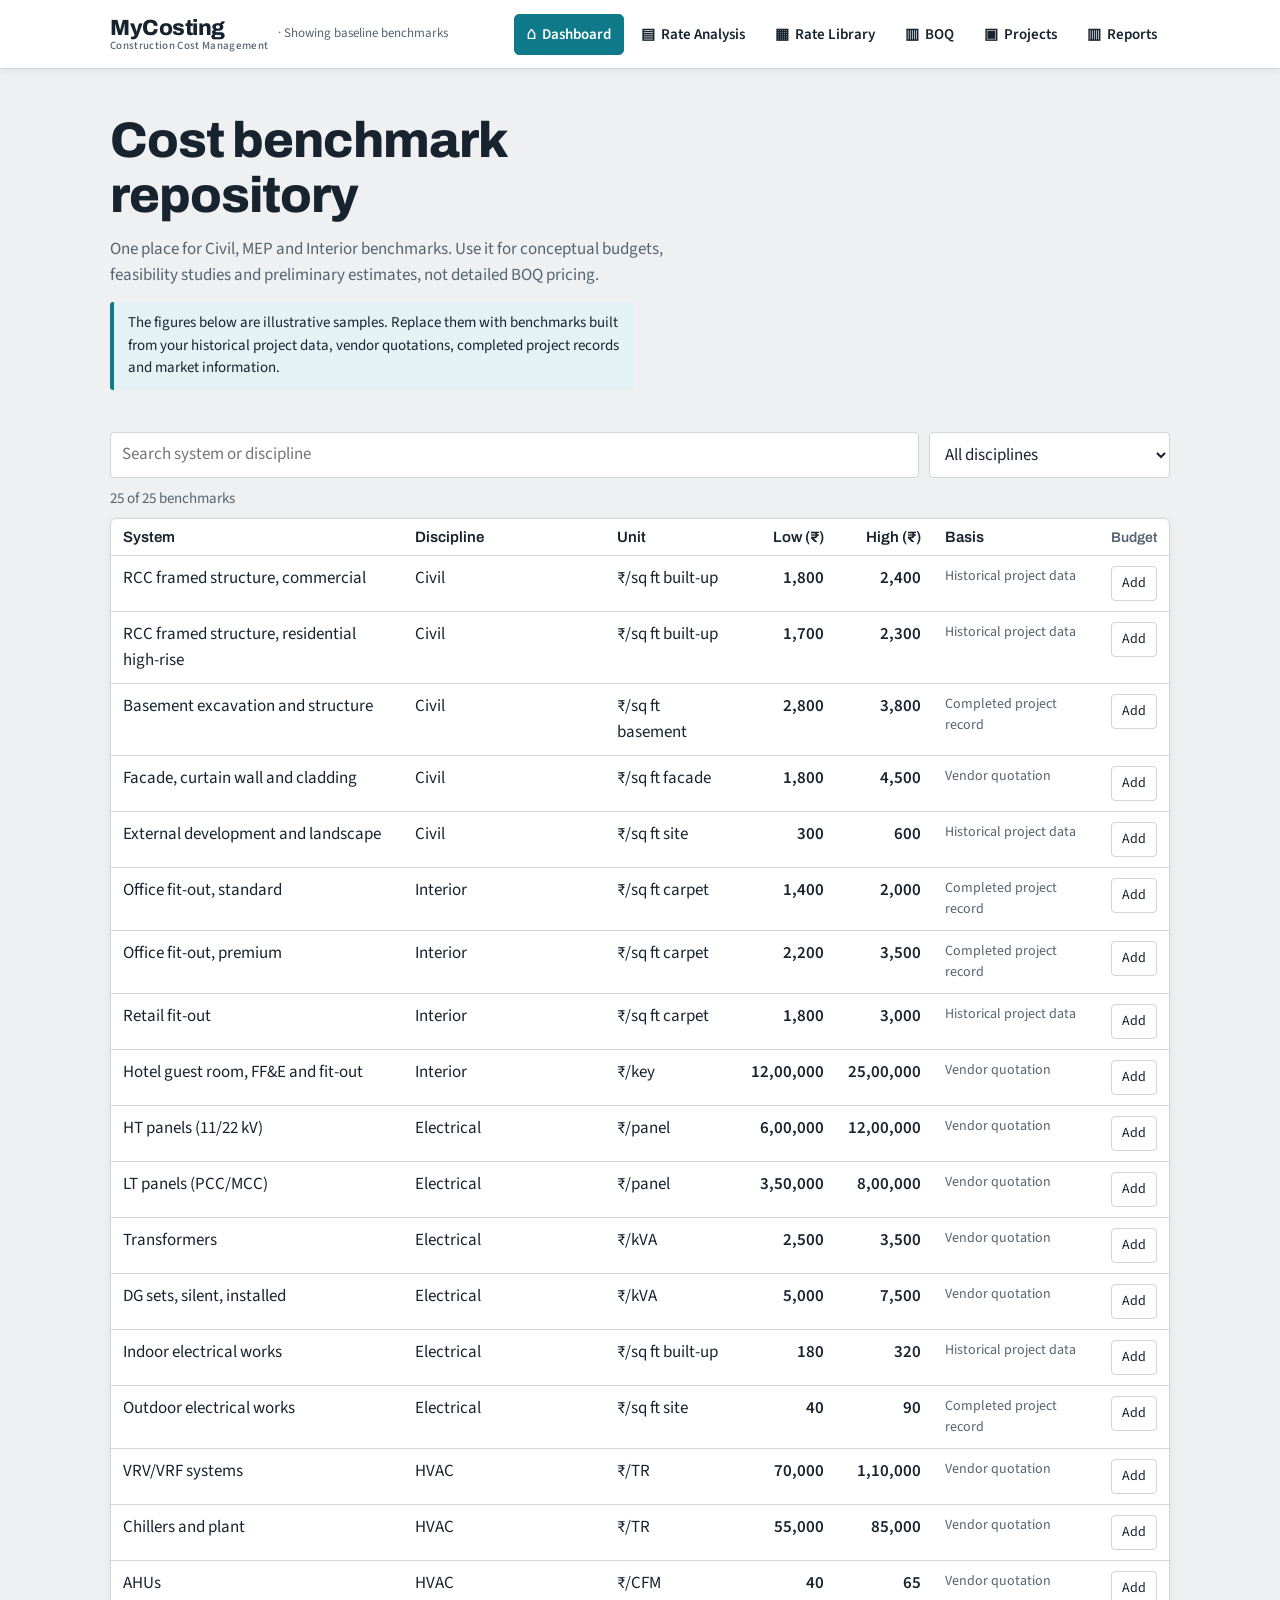
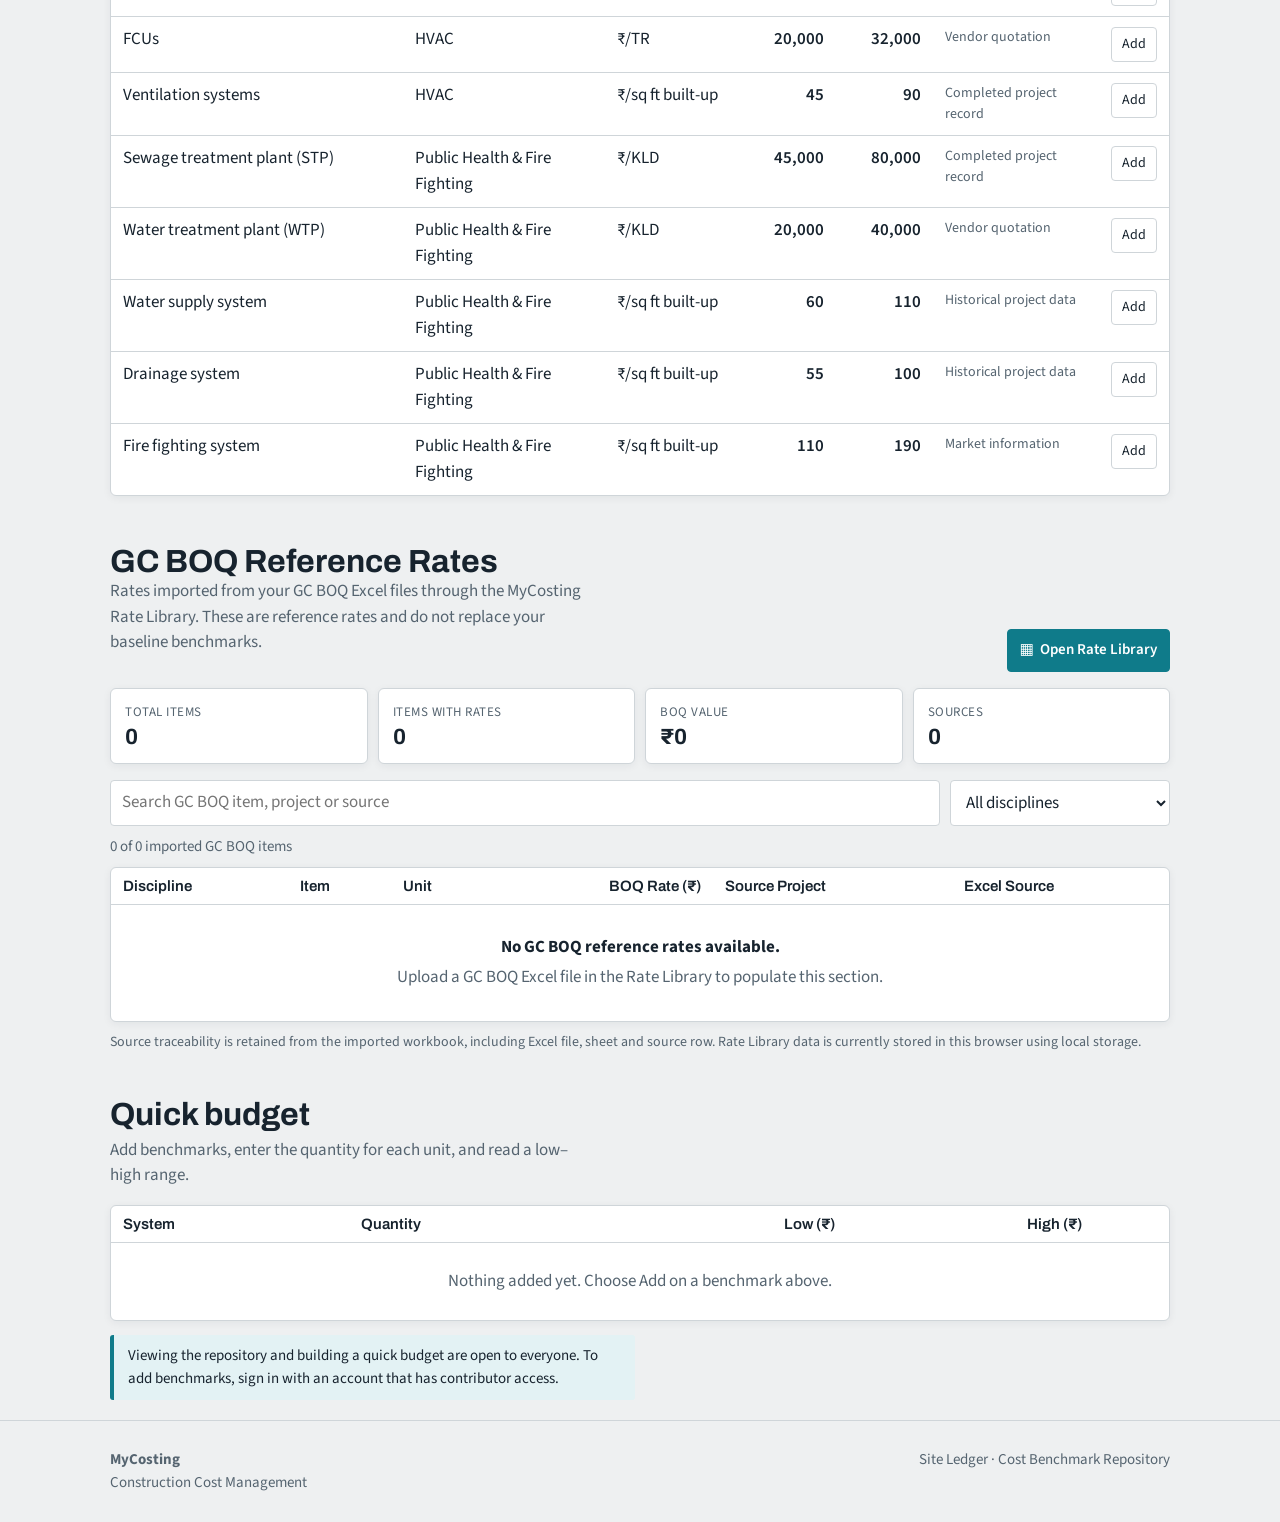
==== index.html @ b176d92c "Update index.html" ====
<!DOCTYPE html>
<html lang="en">
<head>
<meta charset="utf-8">
<meta name="viewport" content="width=device-width, initial-scale=1, viewport-fit=cover">

<title>MyCosting – Construction Cost Management</title>

<link href="https://fonts.googleapis.com/css2?family=Archivo:wght@500;600;700;800&family=Source+Sans+3:wght@400;500;600;700&display=swap" rel="stylesheet">

<style>
:root{
  --bg:#eef0f1;
  --panel:#fff;
  --ink:#17232e;
  --mute:#556470;
  --line:#cfd5d9;
  --accent:#0f7b8a;
  --hi:#e3f2f4;
  --onacc:#fff;
  --shadow:0 2px 8px rgba(23,35,46,.06);

  box-sizing:border-box;
  padding-top:env(safe-area-inset-top,0px);
  padding-bottom:env(safe-area-inset-bottom,0px);
}

@media (prefers-color-scheme:dark){
  :root:not([data-theme="light"]){
    --bg:#121a21;
    --panel:#1b262f;
    --ink:#e8edf0;
    --mute:#9aa8b3;
    --line:#2f3d48;
    --accent:#4cc3d3;
    --hi:#1f3a42;
    --onacc:#0b1a1e;
    --shadow:0 2px 8px rgba(0,0,0,.2);
  }
}

:root[data-theme="dark"]{
  --bg:#121a21;
  --panel:#1b262f;
  --ink:#e8edf0;
  --mute:#9aa8b3;
  --line:#2f3d48;
  --accent:#4cc3d3;
  --hi:#1f3a42;
  --onacc:#0b1a1e;
  --shadow:0 2px 8px rgba(0,0,0,.2);
}

html{
  scroll-padding-top:env(safe-area-inset-top,0px);
}

*{
  box-sizing:border-box;
}

body{
  margin:0;
  background:var(--bg);
  color:var(--ink);
  font:400 17px/1.5 "Source Sans 3",system-ui,sans-serif;
}

h1,h2{
  font-family:Archivo,system-ui,sans-serif;
  margin:0;
  line-height:1.1;
}

.wrap{
  max-width:1100px;
  margin:0 auto;
  padding:0 20px;
}

/* =========================================================
   HEADER / NAVIGATION
   ========================================================= */

header{
  position:sticky;
  top:0;
  z-index:100;
  background:var(--panel);
  border-bottom:1px solid var(--line);
  box-shadow:var(--shadow);
}

.nav{
  min-height:68px;
  display:flex;
  align-items:center;
  justify-content:space-between;
  gap:24px;
}

.brand{
  display:flex;
  align-items:center;
  gap:10px;
  min-width:190px;
}

.brand-main{
  font:800 22px Archivo,sans-serif;
  letter-spacing:-.02em;
  color:var(--ink);
}

.brand-sub{
  display:block;
  font:500 11px "Source Sans 3",sans-serif;
  color:var(--mute);
  margin-top:-2px;
  letter-spacing:.03em;
}

.status{
  font-size:13px;
  color:var(--mute);
  white-space:nowrap;
}

.main-nav{
  display:flex;
  align-items:center;
  gap:4px;
  flex-wrap:wrap;
}

.main-nav a{
  display:inline-flex;
  align-items:center;
  gap:6px;
  color:var(--ink);
  text-decoration:none;
  padding:9px 12px;
  border:1px solid transparent;
  border-radius:5px;
  font:600 15px "Source Sans 3",sans-serif;
  transition:.15s ease;
}

.main-nav a:hover{
  background:var(--hi);
  border-color:var(--line);
}

.main-nav a.active{
  background:var(--accent);
  color:var(--onacc);
  border-color:var(--accent);
}

.nav-icon{
  font-size:15px;
  line-height:1;
}

/* =========================================================
   PAGE CONTENT
   ========================================================= */

.intro{
  padding:44px 0 20px;
}

.intro h1{
  font-size:clamp(32px,5vw,50px);
  font-weight:800;
  letter-spacing:-.02em;
  max-width:20ch;
}

.intro p{
  color:var(--mute);
  max-width:70ch;
  margin:14px 0 0;
}

.note{
  margin-top:14px;
  padding:10px 14px;
  background:var(--hi);
  border-left:4px solid var(--accent);
  border-radius:3px;
  font-size:15px;
  max-width:75ch;
}

/* =========================================================
   TOOLS
   ========================================================= */

input,
select,
button{
  font:inherit;
  color:var(--ink);
  background:var(--panel);
  border:1px solid var(--line);
  border-radius:4px;
  padding:9px 11px;
}

.tools{
  display:flex;
  gap:10px;
  flex-wrap:wrap;
  margin:22px 0 10px;
}

input[type=search]{
  flex:1 1 220px;
}

button{
  cursor:pointer;
  transition:.15s ease;
}

button:hover{
  border-color:var(--accent);
}

button.primary{
  background:var(--accent);
  color:var(--onacc);
  border-color:var(--accent);
  font-weight:600;
}

:focus-visible{
  outline:3px solid var(--accent);
  outline-offset:2px;
}

.count{
  color:var(--mute);
  font-size:15px;
  margin:0 0 8px;
}

/* =========================================================
   TABLES
   ========================================================= */

.tbl{
  overflow-x:auto;
  background:var(--panel);
  border:1px solid var(--line);
  border-radius:6px;
  box-shadow:var(--shadow);
}

table{
  border-collapse:collapse;
  width:100%;
  min-width:720px;
}

th,
td{
  text-align:left;
  padding:10px 12px;
  border-bottom:1px solid var(--line);
  vertical-align:top;
}

tr:last-child td{
  border-bottom:0;
}

th{
  font:600 15px Archivo,sans-serif;
}

td.r,
th.r{
  text-align:right;
  font-variant-numeric:tabular-nums;
}

td.r{
  font-weight:600;
}

.sm{
  font-size:14px;
  color:var(--mute);
}

.empty{
  padding:26px;
  text-align:center;
  color:var(--mute);
}

.add-btn{
  padding:6px 10px;
  font-size:14px;
}

/* =========================================================
   QUICK BUDGET
   ========================================================= */

h2{
  font-size:clamp(24px,3.4vw,32px);
  margin:44px 0 6px;
}

.lead{
  color:var(--mute);
  margin:0 0 16px;
  max-width:60ch;
}

.qty{
  width:110px;
  text-align:right;
}

.tot td{
  font-weight:800;
  background:var(--hi);
}

/* =========================================================
   GC BOQ REFERENCE RATES
   ========================================================= */

.reference-head{
  display:flex;
  justify-content:space-between;
  align-items:flex-end;
  gap:20px;
  flex-wrap:wrap;
  margin-top:48px;
  margin-bottom:16px;
}

.reference-title{
  margin:0;
}

.reference-actions{
  display:flex;
  gap:8px;
  flex-wrap:wrap;
}

.reference-actions a{
  display:inline-flex;
  align-items:center;
  gap:6px;
  text-decoration:none;
  color:var(--onacc);
  background:var(--accent);
  border:1px solid var(--accent);
  border-radius:4px;
  padding:9px 12px;
  font-weight:600;
  font-size:15px;
}

.reference-actions a:hover{
  opacity:.9;
}

.reference-summary{
  display:grid;
  grid-template-columns:repeat(4,1fr);
  gap:10px;
  margin:0 0 16px;
}

.ref-card{
  background:var(--panel);
  border:1px solid var(--line);
  border-radius:6px;
  padding:14px;
  box-shadow:var(--shadow);
}

.ref-card-label{
  color:var(--mute);
  font-size:13px;
  text-transform:uppercase;
  letter-spacing:.04em;
}

.ref-card-value{
  margin-top:3px;
  font:700 22px Archivo,sans-serif;
}

.reference-tools{
  display:flex;
  gap:10px;
  flex-wrap:wrap;
  margin:0 0 10px;
}

.reference-tools input[type=search]{
  flex:1 1 280px;
}

.reference-tools select{
  flex:0 1 220px;
}

.badge{
  display:inline-flex;
  align-items:center;
  padding:3px 7px;
  border-radius:4px;
  background:var(--hi);
  color:var(--accent);
  font-size:12px;
  font-weight:700;
  white-space:nowrap;
}

.source-line{
  line-height:1.25;
}

.rate-cell{
  white-space:nowrap;
}

.reference-note{
  margin:10px 0 0;
  color:var(--mute);
  font-size:14px;
}

.ref-empty{
  padding:30px 20px;
  text-align:center;
  color:var(--mute);
}

.ref-empty strong{
  color:var(--ink);
  display:block;
  margin-bottom:5px;
}

/* =========================================================
   ADD BENCHMARK
   ========================================================= */

details{
  margin:36px 0 48px;
  background:var(--panel);
  border:1px solid var(--line);
  border-radius:6px;
  padding:14px 18px;
}

summary{
  cursor:pointer;
  font:800 18px Archivo,sans-serif;
}

form{
  display:grid;
  grid-template-columns:repeat(auto-fit,minmax(170px,1fr));
  gap:12px;
  margin-top:16px;
  align-items:end;
}

form label{
  display:block;
  font-size:14px;
  font-weight:600;
  margin-bottom:4px;
}

form input,
form select{
  width:100%;
}

#fmsg{
  margin:10px 0 0;
  color:var(--mute);
  font-size:15px;
}

/* =========================================================
   FOOTER
   ========================================================= */

footer{
  padding:28px 0;
  margin-top:20px;
  border-top:1px solid var(--line);
  color:var(--mute);
  font-size:15px;
}

.footer-inner{
  display:flex;
  justify-content:space-between;
  gap:20px;
  flex-wrap:wrap;
}

/* =========================================================
   MOBILE
   ========================================================= */

@media(max-width:850px){

  .nav{
    align-items:flex-start;
    flex-direction:column;
    padding-top:12px;
    padding-bottom:12px;
    gap:10px;
  }

  .brand{
    width:100%;
    justify-content:space-between;
  }

  .main-nav{
    width:100%;
    overflow-x:auto;
    flex-wrap:nowrap;
    padding-bottom:3px;
  }

  .main-nav a{
    white-space:nowrap;
  }

  .reference-summary{
    grid-template-columns:repeat(2,1fr);
  }
}

@media(max-width:600px){

  body{
    font-size:16px;
  }

  .wrap{
    padding:0 14px;
  }

  .intro{
    padding-top:32px;
  }

  .intro h1{
    font-size:34px;
  }

  .tools{
    flex-direction:column;
  }

  input[type=search],
  .tools select{
    width:100%;
  }

  .reference-summary{
    grid-template-columns:1fr 1fr;
  }

  .reference-head{
    align-items:flex-start;
  }

  .reference-actions{
    width:100%;
  }

  .reference-actions a{
    flex:1;
    justify-content:center;
  }
}
</style>
</head>

<body>

<!-- =========================================================
     MYCOSTING HEADER
     ========================================================= -->

<header>
  <div class="wrap nav">

    <div class="brand">
      <div>
        <div class="brand-main">MyCosting</div>
        <div class="brand-sub">Construction Cost Management</div>
      </div>

      <span id="st" class="status" role="status"></span>
    </div>

    <nav class="main-nav" aria-label="Main navigation">

      <a href="index.html" class="active">
        <span class="nav-icon">⌂</span>
        Dashboard
      </a>

      <a href="rate-analysis.html">
        <span class="nav-icon">▤</span>
        Rate Analysis
      </a>

      <a href="rate-library.html">
        <span class="nav-icon">▦</span>
        Rate Library
      </a>

      <a href="#" onclick="return false;">
        <span class="nav-icon">▥</span>
        BOQ
      </a>

      <a href="#" onclick="return false;">
        <span class="nav-icon">▣</span>
        Projects
      </a>

      <a href="#" onclick="return false;">
        <span class="nav-icon">▥</span>
        Reports
      </a>

    </nav>

  </div>
</header>

<!-- =========================================================
     MAIN CONTENT
     ========================================================= -->

<main class="wrap">

  <div class="intro">

    <h1>Cost benchmark repository</h1>

    <p>
      One place for Civil, MEP and Interior benchmarks.
      Use it for conceptual budgets, feasibility studies and
      preliminary estimates, not detailed BOQ pricing.
    </p>

    <div class="note">
      The figures below are illustrative samples. Replace them
      with benchmarks built from your historical project data,
      vendor quotations, completed project records and market information.
    </div>

  </div>

  <!-- =======================================================
       SEARCH / FILTER
       ======================================================= -->

  <div class="tools">

    <input
      type="search"
      id="q"
      placeholder="Search system or discipline"
      aria-label="Search benchmarks"
    >

    <select id="d" aria-label="Filter by discipline">
      <option value="">All disciplines</option>
    </select>

  </div>

  <p class="count" id="count" role="status"></p>

  <!-- =======================================================
       BENCHMARK TABLE
       ======================================================= -->

  <div class="tbl">

    <table>

      <thead>
        <tr>
          <th>System</th>
          <th>Discipline</th>
          <th>Unit</th>
          <th class="r">Low (₹)</th>
          <th class="r">High (₹)</th>
          <th>Basis</th>
          <th><span class="sm">Budget</span></th>
        </tr>
      </thead>

      <tbody id="rows"></tbody>

    </table>

  </div>

  <!-- =======================================================
       GC BOQ REFERENCE RATES
       ======================================================= -->

  <div class="reference-head">

    <div>

      <h2 class="reference-title">
        GC BOQ Reference Rates
      </h2>

      <p class="lead">
        Rates imported from your GC BOQ Excel files through the
        MyCosting Rate Library. These are reference rates and do
        not replace your baseline benchmarks.
      </p>

    </div>

    <div class="reference-actions">

      <a href="rate-library.html">
        <span>▦</span>
        Open Rate Library
      </a>

    </div>

  </div>

  <div class="reference-summary">

    <div class="ref-card">
      <div class="ref-card-label">Total Items</div>
      <div class="ref-card-value" id="refItems">0</div>
    </div>

    <div class="ref-card">
      <div class="ref-card-label">Items With Rates</div>
      <div class="ref-card-value" id="refRated">0</div>
    </div>

    <div class="ref-card">
      <div class="ref-card-label">BOQ Value</div>
      <div class="ref-card-value" id="refValue">₹0</div>
    </div>

    <div class="ref-card">
      <div class="ref-card-label">Sources</div>
      <div class="ref-card-value" id="refSources">0</div>
    </div>

  </div>

  <div class="reference-tools">

    <input
      type="search"
      id="refQ"
      placeholder="Search GC BOQ item, project or source"
      aria-label="Search GC BOQ reference rates"
    >

    <select id="refD" aria-label="Filter GC BOQ rates by discipline">
      <option value="">All disciplines</option>
    </select>

  </div>

  <p class="count" id="refCount" role="status"></p>

  <div class="tbl">

    <table>

      <thead>
        <tr>
          <th>Discipline</th>
          <th>Item</th>
          <th>Unit</th>
          <th class="r">BOQ Rate (₹)</th>
          <th>Source Project</th>
          <th>Excel Source</th>
        </tr>
      </thead>

      <tbody id="refRows"></tbody>

    </table>

  </div>

  <p class="reference-note">
    Source traceability is retained from the imported workbook,
    including Excel file, sheet and source row. Rate Library data
    is currently stored in this browser using local storage.
  </p>

  <!-- =======================================================
       QUICK BUDGET
       ======================================================= -->

  <h2>Quick budget</h2>

  <p class="lead">
    Add benchmarks, enter the quantity for each unit,
    and read a low–high range.
  </p>

  <div class="tbl">

    <table>

      <thead>
        <tr>
          <th>System</th>
          <th>Quantity</th>
          <th class="r">Low (₹)</th>
          <th class="r">High (₹)</th>
          <th></th>
        </tr>
      </thead>

      <tbody id="bud"></tbody>

    </table>

  </div>

  <!-- =======================================================
       CONTRIBUTOR ACCESS
       ======================================================= -->

  <p id="gate" class="note">
    Viewing the repository and building a quick budget are open
    to everyone. To add benchmarks, sign in with an account that
    has contributor access.
  </p>

  <details id="add" hidden>

    <summary>Add a benchmark</summary>

    <form id="f">

      <div>
        <label for="fs">System</label>
        <input
          id="fs"
          required
          placeholder="e.g. Rooftop solar PV"
        >
      </div>

      <div>
        <label for="fd">Discipline</label>
        <select id="fd"></select>
      </div>

      <div>
        <label for="fu">Unit</label>
        <input
          id="fu"
          required
          placeholder="₹/kWp, ₹/sq ft"
        >
      </div>

      <div>
        <label for="fl">Low (₹)</label>
        <input
          id="fl"
          type="number"
          min="0"
          step="any"
          required
        >
      </div>

      <div>
        <label for="fh">High (₹)</label>
        <input
          id="fh"
          type="number"
          min="0"
          step="any"
          required
        >
      </div>

      <div>
        <label for="fb">Basis</label>
        <select id="fb"></select>
      </div>

      <div>
        <button class="primary" type="submit">
          Add benchmark
        </button>
      </div>

    </form>

    <p id="fmsg">
      Benchmarks you add are shared with everyone who opens this page.
    </p>

  </details>

</main>

<!-- =========================================================
     FOOTER
     ========================================================= -->

<footer>

  <div class="wrap footer-inner">

    <div>
      <strong>MyCosting</strong>
      <br>
      <span>Construction Cost Management</span>
    </div>

    <div>
      Site Ledger · Cost Benchmark Repository
    </div>

  </div>

</footer>

<!-- =========================================================
     JAVASCRIPT
     ========================================================= -->

<script>

(function(){

/* =========================================================
   CONSTANTS
   ========================================================= */

var RATE_LIBRARY_KEY="myCosting.rateLibrary.v2";

var D=[
  "Civil",
  "Interior",
  "Electrical",
  "HVAC",
  "Public Health & Fire Fighting"
];

var B=[
  "Historical project data",
  "Vendor quotation",
  "Completed project record",
  "Market information"
];

var RATE_DISCIPLINES=[
  "C&I",
  "Electrical",
  "HVAC",
  "Fire",
  "PHE",
  "ELV",
  "Lift",
  "External Development",
  "Landscape",
  "Specialist",
  "Other"
];

/* =========================================================
   BASELINE BENCHMARKS
   ========================================================= */

var S=[

  [
    "RCC framed structure, commercial",
    "Civil",
    "₹/sq ft built-up",
    1800,
    2400,
    0
  ],

  [
    "RCC framed structure, residential high-rise",
    "Civil",
    "₹/sq ft built-up",
    1700,
    2300,
    0
  ],

  [
    "Basement excavation and structure",
    "Civil",
    "₹/sq ft basement",
    2800,
    3800,
    2
  ],

  [
    "Facade, curtain wall and cladding",
    "Civil",
    "₹/sq ft facade",
    1800,
    4500,
    1
  ],

  [
    "External development and landscape",
    "Civil",
    "₹/sq ft site",
    300,
    600,
    0
  ],

  [
    "Office fit-out, standard",
    "Interior",
    "₹/sq ft carpet",
    1400,
    2000,
    2
  ],

  [
    "Office fit-out, premium",
    "Interior",
    "₹/sq ft carpet",
    2200,
    3500,
    2
  ],

  [
    "Retail fit-out",
    "Interior",
    "₹/sq ft carpet",
    1800,
    3000,
    0
  ],

  [
    "Hotel guest room, FF&E and fit-out",
    "Interior",
    "₹/key",
    1200000,
    2500000,
    1
  ],

  [
    "HT panels (11/22 kV)",
    "Electrical",
    "₹/panel",
    600000,
    1200000,
    1
  ],

  [
    "LT panels (PCC/MCC)",
    "Electrical",
    "₹/panel",
    350000,
    800000,
    1
  ],

  [
    "Transformers",
    "Electrical",
    "₹/kVA",
    2500,
    3500,
    1
  ],

  [
    "DG sets, silent, installed",
    "Electrical",
    "₹/kVA",
    5000,
    7500,
    1
  ],

  [
    "Indoor electrical works",
    "Electrical",
    "₹/sq ft built-up",
    180,
    320,
    0
  ],

  [
    "Outdoor electrical works",
    "Electrical",
    "₹/sq ft site",
    40,
    90,
    2
  ],

  [
    "VRV/VRF systems",
    "HVAC",
    "₹/TR",
    70000,
    110000,
    1
  ],

  [
    "Chillers and plant",
    "HVAC",
    "₹/TR",
    55000,
    85000,
    1
  ],

  [
    "AHUs",
    "HVAC",
    "₹/CFM",
    40,
    65,
    1
  ],

  [
    "FCUs",
    "HVAC",
    "₹/TR",
    20000,
    32000,
    1
  ],

  [
    "Ventilation systems",
    "HVAC",
    "₹/sq ft built-up",
    45,
    90,
    2
  ],

  [
    "Sewage treatment plant (STP)",
    "Public Health & Fire Fighting",
    "₹/KLD",
    45000,
    80000,
    2
  ],

  [
    "Water treatment plant (WTP)",
    "Public Health & Fire Fighting",
    "₹/KLD",
    20000,
    40000,
    1
  ],

  [
    "Water supply system",
    "Public Health & Fire Fighting",
    "₹/sq ft built-up",
    60,
    110,
    0
  ],

  [
    "Drainage system",
    "Public Health & Fire Fighting",
    "₹/sq ft built-up",
    55,
    100,
    0
  ],

  [
    "Fire fighting system",
    "Public Health & Fire Fighting",
    "₹/sq ft built-up",
    110,
    190,
    3
  ]

];

S.forEach(function(r,i){
  r[6]="b"+i;
});

/* =========================================================
   APPLICATION STATE
   ========================================================= */

var U=[],
    db=null,
    canW=false,
    uid=null,
    bud=[],
    importedRates=[];

/* =========================================================
   HELPERS
   ========================================================= */

var $=function(i){
  return document.getElementById(i);
};

var fmt=new Intl.NumberFormat("en-IN");

function esc(s){

  return String(s==null?"":s).replace(
    /[&<>"]/g,
    function(c){
      return {
        "&":"&amp;",
        "<":"&lt;",
        ">":"&gt;",
        '"':"&quot;"
      }[c];
    }
  );

}

function safeNumber(v){

  var n=Number(v);

  return isFinite(n)?n:0;

}

function money(v){

  return "₹"+fmt.format(
    Math.round(safeNumber(v))
  );

}

function fill(sel,a){

  a.forEach(function(x){

    var o=document.createElement("option");

    o.value=x;
    o.textContent=x;

    sel.appendChild(o);

  });

}

fill($("d"),D);
fill($("fd"),D);
fill($("fb"),B);
fill($("refD"),RATE_DISCIPLINES);

/* =========================================================
   ORIGINAL BENCHMARK REPOSITORY
   ========================================================= */

function all(){

  return S.concat(U);

}

function find(k){

  return all().filter(function(r){
    return r[6]===k;
  })[0];

}

function draw(){

  var q=$("q").value.trim().toLowerCase();
  var d=$("d").value;
  var a=all();

  var list=a.filter(function(r){

    return (
      (!d || r[1]===d) &&
      (
        !q ||
        (r[0]+" "+r[1])
          .toLowerCase()
          .indexOf(q)>-1
      )
    );

  });

  $("rows").innerHTML=list.length?

    list.map(function(r){

      return "<tr>"+

        "<td>"+esc(r[0])+"</td>"+

        "<td>"+esc(r[1])+"</td>"+

        "<td>"+esc(r[2])+"</td>"+

        '<td class="r">'+fmt.format(r[3])+"</td>"+

        '<td class="r">'+fmt.format(r[4])+"</td>"+

        '<td class="sm">'+
        esc(B[r[5]]||r[5])+
        "</td>"+

        "<td>"+

        '<button class="add-btn" '+
        'data-a="'+esc(r[6])+'" '+
        'aria-label="Add '+esc(r[0])+
        ' to budget">Add</button>'+

        "</td>"+

        "</tr>";

    }).join("")

    :

    '<tr><td colspan="7" class="empty">'+
    'No benchmarks match. Clear the search or choose another discipline.'+
    "</td></tr>";

  $("count").textContent=
    list.length+" of "+a.length+" benchmarks";

}

/* =========================================================
   QUICK BUDGET
   ========================================================= */

function drawBud(){

  bud=bud.filter(function(b){
    return find(b.k);
  });

  if(!bud.length){

    $("bud").innerHTML=
      '<tr><td colspan="5" class="empty">'+
      'Nothing added yet. Choose Add on a benchmark above.'+
      "</td></tr>";

    return;

  }

  var h="";

  bud.forEach(function(b,k){

    var r=find(b.k);

    h+=
      "<tr>"+

      "<td>"+
      esc(r[0])+
      '<div class="sm">'+
      esc(r[2])+
      "</div>"+
      "</td>"+

      "<td>"+
      '<input class="qty" '+
      'type="number" min="0" step="any" '+
      'value="'+b.q+'" '+
      'data-q="'+k+'" '+
      'aria-label="Quantity for '+
      esc(r[0])+'">'+
      "</td>"+

      '<td class="r" id="l'+k+'"></td>'+

      '<td class="r" id="u'+k+'"></td>'+

      "<td>"+
      '<button data-x="'+k+'" '+
      'aria-label="Remove">Remove</button>'+
      "</td>"+

      "</tr>";

  });

  h+=
    '<tr class="tot">'+
    "<td>Total range</td>"+
    "<td></td>"+
    '<td class="r" id="tl"></td>'+
    '<td class="r" id="tu"></td>'+
    "<td></td>"+
    "</tr>";

  $("bud").innerHTML=h;

  recalc();

}

function recalc(){

  var lo=0,
      hi=0;

  bud.forEach(function(b,k){

    var r=find(b.k);

    var l=r[3]*b.q;
    var u=r[4]*b.q;

    lo+=l;
    hi+=u;

    $("l"+k).textContent=
      fmt.format(Math.round(l));

    $("u"+k).textContent=
      fmt.format(Math.round(u));

  });

  $("tl").textContent=
    fmt.format(Math.round(lo));

  $("tu").textContent=
    fmt.format(Math.round(hi));

}

/* =========================================================
   GC BOQ RATE LIBRARY
   ========================================================= */

function loadImportedRates(){

  try{

    var raw=
      localStorage.getItem(RATE_LIBRARY_KEY);

    if(!raw){
      return [];
    }

    var data=JSON.parse(raw);

    return Array.isArray(data)
      ? data
      : [];

  }catch(e){

    return [];

  }

}

function normaliseImportedRate(item,index){

  if(!item || typeof item!=="object"){
    return null;
  }

  var description=
    String(
      item.description ||
      item.item ||
      item.name ||
      ""
    ).trim();

  var discipline=
    String(
      item.discipline ||
      "Other"
    ).trim();

  var unit=
    String(
      item.unit ||
      ""
    ).trim();

  var rate=safeNumber(
    item.rate
  );

  var qty=safeNumber(
    item.qty
  );

  var amount=safeNumber(
    item.amount
  );

  if(!description){
    return null;
  }

  if(!RATE_DISCIPLINES.includes(discipline)){
    discipline="Other";
  }

  if(!amount && qty && rate){
    amount=qty*rate;
  }

  return {
    id:
      item.id ||
      "ref-"+index,

    description:description,

    discipline:discipline,

    unit:unit,

    qty:qty,

    rate:rate,

    amount:amount,

    sourceFile:
      String(item.sourceFile || ""),

    sourceSheet:
      String(item.sourceSheet || item.sheet || ""),

    sourceRow:
      item.sourceRow ||
      item.row ||
      "",

    projectName:
      String(
        item.projectName ||
        item.sourceProject ||
        ""
      ),

    sourceType:
      String(
        item.sourceType ||
        "GC BOQ"
      ),

    rateDate:
      String(
        item.rateDate ||
        ""
      ),

    importedAt:
      item.importedAt ||
      ""

  };

}

function refreshImportedRates(){

  importedRates=
    loadImportedRates()
      .map(normaliseImportedRate)
      .filter(Boolean);

  drawReferenceSummary();
  drawReferenceRates();

}

function drawReferenceSummary(){

  var rated=
    importedRates.filter(function(r){
      return r.rate>0;
    });

  var value=
    importedRates.reduce(function(sum,r){
      return sum+safeNumber(r.amount);
    },0);

  var sources={};

  importedRates.forEach(function(r){

    var key=
      [
        r.projectName,
        r.sourceFile
      ].join("|");

    if(key!=="|"){
      sources[key]=true;
    }

  });

  $("refItems").textContent=
    fmt.format(importedRates.length);

  $("refRated").textContent=
    fmt.format(rated.length);

  $("refValue").textContent=
    money(value);

  $("refSources").textContent=
    fmt.format(Object.keys(sources).length);

}

function drawReferenceRates(){

  var q=
    $("refQ").value
      .trim()
      .toLowerCase();

  var d=$("refD").value;

  var list=
    importedRates.filter(function(r){

      var text=[
        r.description,
        r.discipline,
        r.unit,
        r.projectName,
        r.sourceFile,
        r.sourceSheet
      ].join(" ").toLowerCase();

      return (
        (!d || r.discipline===d) &&
        (!q || text.indexOf(q)>-1)
      );

    });

  $("refCount").textContent=
    list.length+
    " of "+
    importedRates.length+
    " imported GC BOQ items";

  if(!list.length){

    $("refRows").innerHTML=
      '<tr>'+
      '<td colspan="6" class="ref-empty">'+
      '<strong>No GC BOQ reference rates available.</strong>'+
      (
        importedRates.length
        ?
        "No imported items match your search or discipline filter."
        :
        'Upload a GC BOQ Excel file in the Rate Library to populate this section.'
      )+
      "</td>"+
      "</tr>";

    return;

  }

  $("refRows").innerHTML=
    list.map(function(r){

      var sourceDetails=[];

      if(r.sourceSheet){
        sourceDetails.push(
          "Sheet: "+esc(r.sourceSheet)
        );
      }

      if(r.sourceRow){
        sourceDetails.push(
          "Row: "+esc(r.sourceRow)
        );
      }

      var project=
        r.projectName
        ?
        esc(r.projectName)
        :
        '<span class="sm">Not specified</span>';

      var source=
        r.sourceFile
        ?
        '<div class="source-line">'+
        '<span class="badge">GC BOQ</span>'+
        '<div class="sm">'+
        esc(r.sourceFile)+
        "</div>"+
        (
          sourceDetails.length
          ?
          '<div class="sm">'+
          sourceDetails.join(" · ")+
          "</div>"
          :
          ""
        )+
        "</div>"
        :
        '<span class="badge">GC BOQ</span>';

      return "<tr>"+

        "<td>"+
        "<strong>"+esc(r.discipline)+"</strong>"+
        "</td>"+

        "<td>"+
        esc(r.description)+
        (
          r.rateDate
          ?
          '<div class="sm">Rate date: '+
          esc(r.rateDate)+
          "</div>"
          :
          ""
        )+
        "</td>"+

        "<td>"+
        esc(r.unit || "—")+
        "</td>"+

        '<td class="r rate-cell">'+
        (
          r.rate>0
          ?
          money(r.rate)
          :
          '<span class="sm">No rate</span>'
        )+
        "</td>"+

        "<td>"+
        project+
        "</td>"+

        "<td>"+
        source+
        "</td>"+

        "</tr>";

    }).join("");

}

/* =========================================================
   EVENT HANDLERS
   ========================================================= */

$("q").addEventListener(
  "input",
  draw
);

$("d").addEventListener(
  "change",
  draw
);

$("refQ").addEventListener(
  "input",
  drawReferenceRates
);

$("refD").addEventListener(
  "change",
  drawReferenceRates
);

$("rows").addEventListener(
  "click",
  function(e){

    var a=e.target.getAttribute("data-a");

    if(!a)return;

    if(!bud.some(function(b){
      return b.k===a;
    })){

      bud.push({
        k:a,
        q:1
      });

    }

    drawBud();

  }
);

$("bud").addEventListener(
  "input",
  function(e){

    var k=e.target.getAttribute("data-q");

    if(k===null)return;

    bud[+k].q=
      Math.max(
        0,
        +e.target.value||0
      );

    recalc();

  }
);

$("bud").addEventListener(
  "click",
  function(e){

    var k=e.target.getAttribute("data-x");

    if(k===null)return;

    bud.splice(+k,1);

    drawBud();

  }
);

/* =========================================================
   ADD BENCHMARK
   ========================================================= */

$("f").addEventListener(
  "submit",
  function(e){

    e.preventDefault();

    var v={
      s:$("fs").value.trim(),
      d:$("fd").value,
      u:$("fu").value.trim(),
      lo:+$("fl").value,
      hi:+$("fh").value,
      b:$("fb").value
    };

    if(!db || !canW){

      $("fmsg").textContent=
        "Sign in with contributor access to add benchmarks.";

      return;

    }

    if(!v.s || !v.u){

      $("fmsg").textContent=
        "Fill in the system and unit.";

      return;

    }

    if(v.lo>v.hi){

      $("fmsg").textContent=
        "The low value must not be above the high value.";

      return;

    }

    v.by=uid;
    v.t=Date.now();

    db.collection("benchmarks")
      .add(v)
      .then(function(){

        $("f").reset();

        $("fmsg").textContent=
          'Added "'+
          v.s+
          '". It is now visible to everyone.';

      })
      .catch(function(err){

        $("fmsg").textContent=
          (
            err &&
            err.code==="not_granted"
          )
          ?
          "Your account does not have contributor access."
          :
          "Could not save. Try again.";

      });

  }
);

/* =========================================================
   STATUS / DATABASE
   ========================================================= */

function status(){

  $("st").textContent=
    db
    ?
    "· Live shared repository"
    :
    "· Showing baseline benchmarks";

  $("add").hidden=!canW;
  $("gate").hidden=canW;

}

function ok(v){

  return v &&
    typeof v.s==="string" &&
    v.s &&
    D.indexOf(v.d)>-1 &&
    typeof v.u==="string" &&
    isFinite(v.lo) &&
    isFinite(v.hi) &&
    v.lo>=0 &&
    v.hi>=v.lo;

}

/* =========================================================
   INITIAL DRAW
   ========================================================= */

draw();
drawBud();
refreshImportedRates();
status();

/* =========================================================
   LOCAL STORAGE CHANGE DETECTION
   ========================================================= */

window.addEventListener(
  "storage",
  function(e){

    if(e.key===RATE_LIBRARY_KEY){

      refreshImportedRates();

    }

  }
);

/*
   Same-tab updates are not fired by the browser's
   storage event. This lightweight refresh checks the
   Rate Library periodically so that returning to the
   Dashboard reflects newly saved imports.
*/

setInterval(
  function(){

    var latest=
      loadImportedRates();

    if(
      latest.length!==importedRates.length
    ){

      refreshImportedRates();

    }

  },
  1500
);

/* =========================================================
   SHARED DATABASE INITIALISATION
   ========================================================= */

(async function(){

  try{

    if(!window.claude || !claude.use)return;

    var d=await claude.use("db");
    var u=await claude.use("user");

    db=d;

    if(u){

      uid=await u.id();

      canW=
        !!d &&
        u.can("data.write")!==false;

    }

    if(d){

      d.collection("benchmarks")
        .onSnapshot(

          function(s){

            U=s.docs
              .map(function(x){

                var v=x.data()||{};

                return ok(v)
                  ?
                  [
                    v.s,
                    v.d,
                    v.u,
                    +v.lo,
                    +v.hi,
                    B.indexOf(v.b)>-1
                      ?
                      B.indexOf(v.b)
                      :
                      3,
                    x.id
                  ]
                  :
                  null;

              })
              .filter(Boolean);

            draw();
            drawBud();

          },

          function(){}

        );

    }

  }catch(e){}

  status();

})();

})();

</script>

</body>
</html>
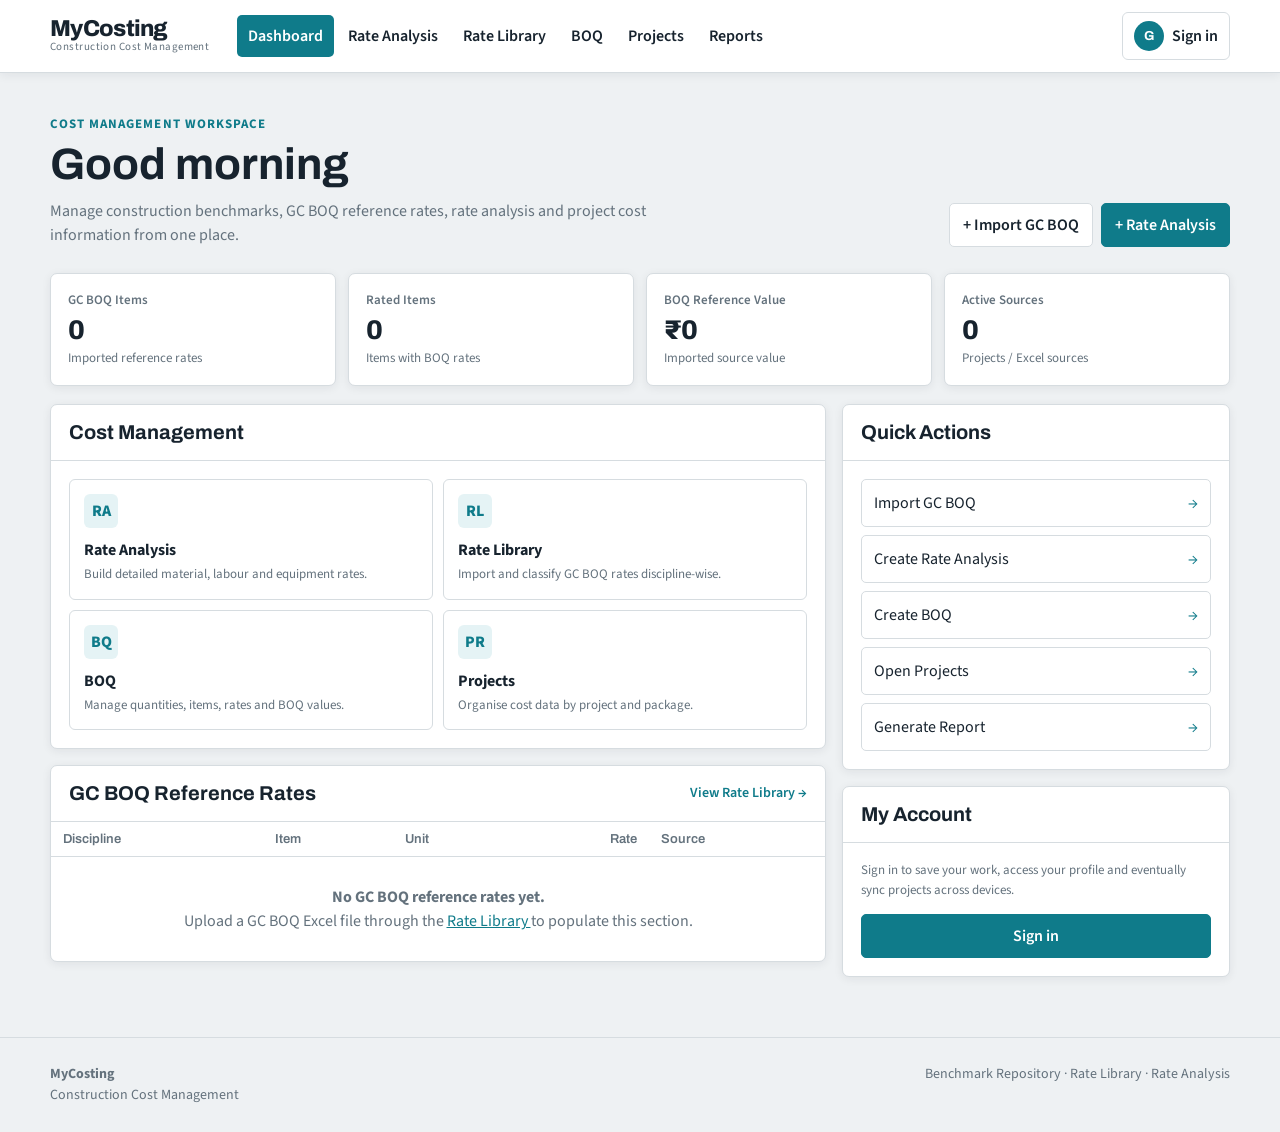
==== commit b14ba1b1: "Update index.html" ====
--- a/index.html
+++ b/index.html
@@ -10,19 +10,20 @@
 
 <style>
 :root{
-  --bg:#eef0f1;
-  --panel:#fff;
+  --bg:#eef1f3;
+  --panel:#ffffff;
   --ink:#17232e;
-  --mute:#556470;
-  --line:#cfd5d9;
+  --mute:#64727d;
+  --line:#d6dce0;
   --accent:#0f7b8a;
-  --hi:#e3f2f4;
-  --onacc:#fff;
-  --shadow:0 2px 8px rgba(23,35,46,.06);
+  --accent-dark:#0b6673;
+  --hi:#e5f3f5;
+  --onacc:#ffffff;
+  --success:#2e7d32;
+  --danger:#b42318;
+  --shadow:0 2px 10px rgba(23,35,46,.07);
 
   box-sizing:border-box;
-  padding-top:env(safe-area-inset-top,0px);
-  padding-bottom:env(safe-area-inset-bottom,0px);
 }
 
 @media (prefers-color-scheme:dark){
@@ -33,467 +34,623 @@
     --mute:#9aa8b3;
     --line:#2f3d48;
     --accent:#4cc3d3;
+    --accent-dark:#35a9b9;
     --hi:#1f3a42;
     --onacc:#0b1a1e;
-    --shadow:0 2px 8px rgba(0,0,0,.2);
+    --shadow:0 2px 10px rgba(0,0,0,.22);
   }
-}
-
-:root[data-theme="dark"]{
-  --bg:#121a21;
-  --panel:#1b262f;
-  --ink:#e8edf0;
-  --mute:#9aa8b3;
-  --line:#2f3d48;
-  --accent:#4cc3d3;
-  --hi:#1f3a42;
-  --onacc:#0b1a1e;
-  --shadow:0 2px 8px rgba(0,0,0,.2);
-}
-
-html{
-  scroll-padding-top:env(safe-area-inset-top,0px);
 }
 
 *{
   box-sizing:border-box;
+}
+
+html{
+  scroll-behavior:smooth;
 }
 
 body{
   margin:0;
   background:var(--bg);
   color:var(--ink);
-  font:400 17px/1.5 "Source Sans 3",system-ui,sans-serif;
-}
-
-h1,h2{
+  font:400 16px/1.5 "Source Sans 3",system-ui,sans-serif;
+}
+
+h1,h2,h3{
   font-family:Archivo,system-ui,sans-serif;
   margin:0;
-  line-height:1.1;
+  line-height:1.15;
+}
+
+button,
+input,
+select{
+  font:inherit;
+}
+
+button{
+  cursor:pointer;
 }
 
 .wrap{
-  max-width:1100px;
-  margin:0 auto;
-  padding:0 20px;
+  width:min(1180px,calc(100% - 32px));
+  margin:auto;
 }
 
 /* =========================================================
-   HEADER / NAVIGATION
+   HEADER
    ========================================================= */
 
 header{
   position:sticky;
   top:0;
-  z-index:100;
+  z-index:1000;
   background:var(--panel);
   border-bottom:1px solid var(--line);
   box-shadow:var(--shadow);
 }
 
 .nav{
-  min-height:68px;
+  min-height:72px;
   display:flex;
   align-items:center;
-  justify-content:space-between;
-  gap:24px;
+  gap:28px;
 }
 
 .brand{
+  flex:0 0 auto;
+}
+
+.brand-main{
+  font:800 23px Archivo,sans-serif;
+  letter-spacing:-.03em;
+}
+
+.brand-sub{
+  color:var(--mute);
+  font-size:11px;
+  margin-top:-2px;
+  letter-spacing:.04em;
+}
+
+.main-nav{
+  flex:1;
   display:flex;
   align-items:center;
-  gap:10px;
-  min-width:190px;
-}
-
-.brand-main{
-  font:800 22px Archivo,sans-serif;
-  letter-spacing:-.02em;
-  color:var(--ink);
-}
-
-.brand-sub{
-  display:block;
-  font:500 11px "Source Sans 3",sans-serif;
-  color:var(--mute);
-  margin-top:-2px;
-  letter-spacing:.03em;
-}
-
-.status{
-  font-size:13px;
-  color:var(--mute);
-  white-space:nowrap;
-}
-
-.main-nav{
-  display:flex;
-  align-items:center;
-  gap:4px;
-  flex-wrap:wrap;
+  gap:3px;
 }
 
 .main-nav a{
-  display:inline-flex;
-  align-items:center;
-  gap:6px;
   color:var(--ink);
   text-decoration:none;
-  padding:9px 12px;
-  border:1px solid transparent;
+  padding:9px 11px;
   border-radius:5px;
-  font:600 15px "Source Sans 3",sans-serif;
-  transition:.15s ease;
+  font-weight:600;
+  white-space:nowrap;
+  transition:.15s;
 }
 
 .main-nav a:hover{
   background:var(--hi);
-  border-color:var(--line);
 }
 
 .main-nav a.active{
   background:var(--accent);
   color:var(--onacc);
+}
+
+/* =========================================================
+   USER AREA
+   ========================================================= */
+
+.user-area{
+  position:relative;
+  flex:0 0 auto;
+}
+
+.signin-btn{
+  display:flex;
+  align-items:center;
+  gap:8px;
+  border:1px solid var(--line);
+  background:var(--panel);
+  color:var(--ink);
+  border-radius:6px;
+  padding:8px 11px;
+  font-weight:600;
+}
+
+.signin-btn:hover{
   border-color:var(--accent);
 }
 
-.nav-icon{
-  font-size:15px;
-  line-height:1;
-}
-
-/* =========================================================
-   PAGE CONTENT
-   ========================================================= */
-
-.intro{
-  padding:44px 0 20px;
-}
-
-.intro h1{
-  font-size:clamp(32px,5vw,50px);
-  font-weight:800;
-  letter-spacing:-.02em;
-  max-width:20ch;
-}
-
-.intro p{
-  color:var(--mute);
-  max-width:70ch;
-  margin:14px 0 0;
-}
-
-.note{
-  margin-top:14px;
-  padding:10px 14px;
-  background:var(--hi);
-  border-left:4px solid var(--accent);
-  border-radius:3px;
-  font-size:15px;
-  max-width:75ch;
-}
-
-/* =========================================================
-   TOOLS
-   ========================================================= */
-
-input,
-select,
-button{
-  font:inherit;
-  color:var(--ink);
+.avatar{
+  width:30px;
+  height:30px;
+  border-radius:50%;
+  background:var(--accent);
+  color:var(--onacc);
+  display:grid;
+  place-items:center;
+  font:700 13px Archivo,sans-serif;
+}
+
+.user-name{
+  max-width:120px;
+  overflow:hidden;
+  text-overflow:ellipsis;
+}
+
+.profile-menu{
+  display:none;
+  position:absolute;
+  right:0;
+  top:calc(100% + 9px);
+  width:260px;
   background:var(--panel);
   border:1px solid var(--line);
-  border-radius:4px;
-  padding:9px 11px;
-}
-
-.tools{
-  display:flex;
-  gap:10px;
-  flex-wrap:wrap;
-  margin:22px 0 10px;
-}
-
-input[type=search]{
-  flex:1 1 220px;
-}
-
-button{
-  cursor:pointer;
-  transition:.15s ease;
-}
-
-button:hover{
-  border-color:var(--accent);
-}
-
-button.primary{
-  background:var(--accent);
-  color:var(--onacc);
-  border-color:var(--accent);
-  font-weight:600;
-}
-
-:focus-visible{
-  outline:3px solid var(--accent);
-  outline-offset:2px;
-}
-
-.count{
-  color:var(--mute);
-  font-size:15px;
-  margin:0 0 8px;
-}
-
-/* =========================================================
-   TABLES
-   ========================================================= */
-
-.tbl{
-  overflow-x:auto;
-  background:var(--panel);
-  border:1px solid var(--line);
-  border-radius:6px;
-  box-shadow:var(--shadow);
-}
-
-table{
-  border-collapse:collapse;
-  width:100%;
-  min-width:720px;
-}
-
-th,
-td{
-  text-align:left;
-  padding:10px 12px;
+  border-radius:8px;
+  box-shadow:0 10px 30px rgba(0,0,0,.12);
+  overflow:hidden;
+}
+
+.profile-menu.open{
+  display:block;
+}
+
+.profile-top{
+  padding:16px;
   border-bottom:1px solid var(--line);
-  vertical-align:top;
-}
-
-tr:last-child td{
-  border-bottom:0;
-}
-
-th{
-  font:600 15px Archivo,sans-serif;
-}
-
-td.r,
-th.r{
-  text-align:right;
-  font-variant-numeric:tabular-nums;
-}
-
-td.r{
-  font-weight:600;
-}
-
-.sm{
-  font-size:14px;
-  color:var(--mute);
-}
-
-.empty{
-  padding:26px;
-  text-align:center;
-  color:var(--mute);
-}
-
-.add-btn{
-  padding:6px 10px;
-  font-size:14px;
-}
-
-/* =========================================================
-   QUICK BUDGET
-   ========================================================= */
-
-h2{
-  font-size:clamp(24px,3.4vw,32px);
-  margin:44px 0 6px;
-}
-
-.lead{
-  color:var(--mute);
-  margin:0 0 16px;
-  max-width:60ch;
-}
-
-.qty{
-  width:110px;
-  text-align:right;
-}
-
-.tot td{
-  font-weight:800;
-  background:var(--hi);
-}
-
-/* =========================================================
-   GC BOQ REFERENCE RATES
-   ========================================================= */
-
-.reference-head{
-  display:flex;
-  justify-content:space-between;
-  align-items:flex-end;
-  gap:20px;
-  flex-wrap:wrap;
-  margin-top:48px;
-  margin-bottom:16px;
-}
-
-.reference-title{
-  margin:0;
-}
-
-.reference-actions{
-  display:flex;
-  gap:8px;
-  flex-wrap:wrap;
-}
-
-.reference-actions a{
-  display:inline-flex;
-  align-items:center;
-  gap:6px;
-  text-decoration:none;
-  color:var(--onacc);
-  background:var(--accent);
-  border:1px solid var(--accent);
-  border-radius:4px;
-  padding:9px 12px;
-  font-weight:600;
-  font-size:15px;
-}
-
-.reference-actions a:hover{
-  opacity:.9;
-}
-
-.reference-summary{
-  display:grid;
-  grid-template-columns:repeat(4,1fr);
-  gap:10px;
-  margin:0 0 16px;
-}
-
-.ref-card{
-  background:var(--panel);
-  border:1px solid var(--line);
-  border-radius:6px;
-  padding:14px;
-  box-shadow:var(--shadow);
-}
-
-.ref-card-label{
+}
+
+.profile-top strong{
+  display:block;
+}
+
+.profile-email{
   color:var(--mute);
   font-size:13px;
-  text-transform:uppercase;
-  letter-spacing:.04em;
-}
-
-.ref-card-value{
-  margin-top:3px;
-  font:700 22px Archivo,sans-serif;
-}
-
-.reference-tools{
-  display:flex;
-  gap:10px;
-  flex-wrap:wrap;
-  margin:0 0 10px;
-}
-
-.reference-tools input[type=search]{
-  flex:1 1 280px;
-}
-
-.reference-tools select{
-  flex:0 1 220px;
-}
-
-.badge{
-  display:inline-flex;
-  align-items:center;
+  margin-top:2px;
+  word-break:break-word;
+}
+
+.profile-role{
+  display:inline-block;
+  margin-top:9px;
   padding:3px 7px;
   border-radius:4px;
   background:var(--hi);
   color:var(--accent);
   font-size:12px;
   font-weight:700;
+}
+
+.profile-menu button{
+  width:100%;
+  text-align:left;
+  border:0;
+  border-radius:0;
+  background:transparent;
+  padding:11px 16px;
+  color:var(--ink);
+}
+
+.profile-menu button:hover{
+  background:var(--hi);
+}
+
+/* =========================================================
+   MAIN
+   ========================================================= */
+
+main{
+  padding-bottom:60px;
+}
+
+.dashboard-head{
+  padding:42px 0 26px;
+  display:flex;
+  align-items:flex-end;
+  justify-content:space-between;
+  gap:20px;
+}
+
+.dashboard-kicker{
+  color:var(--accent);
+  font-weight:700;
+  font-size:13px;
+  text-transform:uppercase;
+  letter-spacing:.08em;
+}
+
+.dashboard-head h1{
+  font-size:clamp(30px,5vw,44px);
+  margin-top:4px;
+}
+
+.dashboard-head p{
+  color:var(--mute);
+  max-width:650px;
+  margin:10px 0 0;
+}
+
+.head-actions{
+  display:flex;
+  gap:8px;
+  flex-wrap:wrap;
+}
+
+.btn{
+  display:inline-flex;
+  align-items:center;
+  justify-content:center;
+  gap:7px;
+  border:1px solid var(--line);
+  background:var(--panel);
+  color:var(--ink);
+  padding:9px 13px;
+  border-radius:5px;
+  text-decoration:none;
+  font-weight:600;
+}
+
+.btn:hover{
+  border-color:var(--accent);
+}
+
+.btn.primary{
+  background:var(--accent);
+  border-color:var(--accent);
+  color:var(--onacc);
+}
+
+/* =========================================================
+   SUMMARY CARDS
+   ========================================================= */
+
+.cards{
+  display:grid;
+  grid-template-columns:repeat(4,1fr);
+  gap:12px;
+}
+
+.card{
+  background:var(--panel);
+  border:1px solid var(--line);
+  border-radius:7px;
+  padding:17px;
+  box-shadow:var(--shadow);
+}
+
+.card-label{
+  color:var(--mute);
+  font-size:13px;
+  font-weight:600;
+}
+
+.card-value{
+  margin-top:4px;
+  font:800 27px Archivo,sans-serif;
+}
+
+.card-sub{
+  margin-top:4px;
+  color:var(--mute);
+  font-size:13px;
+}
+
+/* =========================================================
+   WORKSPACE GRID
+   ========================================================= */
+
+.workspace{
+  display:grid;
+  grid-template-columns:minmax(0,2fr) minmax(280px,1fr);
+  gap:16px;
+  margin-top:18px;
+}
+
+.panel{
+  background:var(--panel);
+  border:1px solid var(--line);
+  border-radius:7px;
+  box-shadow:var(--shadow);
+}
+
+.panel-head{
+  padding:16px 18px;
+  border-bottom:1px solid var(--line);
+  display:flex;
+  justify-content:space-between;
+  align-items:center;
+  gap:10px;
+}
+
+.panel-head h2{
+  font-size:20px;
+}
+
+.panel-head a{
+  color:var(--accent);
+  text-decoration:none;
+  font-weight:600;
+  font-size:14px;
+}
+
+.panel-body{
+  padding:18px;
+}
+
+/* =========================================================
+   MODULE GRID
+   ========================================================= */
+
+.module-grid{
+  display:grid;
+  grid-template-columns:repeat(2,1fr);
+  gap:10px;
+}
+
+.module{
+  border:1px solid var(--line);
+  border-radius:6px;
+  padding:14px;
+  text-decoration:none;
+  color:var(--ink);
+  transition:.15s;
+}
+
+.module:hover{
+  border-color:var(--accent);
+  background:var(--hi);
+}
+
+.module-icon{
+  width:34px;
+  height:34px;
+  border-radius:6px;
+  background:var(--hi);
+  color:var(--accent);
+  display:grid;
+  place-items:center;
+  font-weight:800;
+  margin-bottom:10px;
+}
+
+.module-title{
+  font-weight:700;
+}
+
+.module-description{
+  color:var(--mute);
+  font-size:13px;
+  margin-top:3px;
+}
+
+/* =========================================================
+   REFERENCE TABLE
+   ========================================================= */
+
+.table-wrap{
+  overflow:auto;
+}
+
+table{
+  width:100%;
+  border-collapse:collapse;
+  min-width:650px;
+}
+
+th,
+td{
+  padding:10px 12px;
+  text-align:left;
+  border-bottom:1px solid var(--line);
+  vertical-align:top;
+}
+
+tr:last-child td{
+  border-bottom:0;
+}
+
+th{
+  font:600 13px Archivo,sans-serif;
+  color:var(--mute);
+}
+
+td.rate{
+  text-align:right;
+  font-weight:700;
   white-space:nowrap;
 }
 
-.source-line{
-  line-height:1.25;
-}
-
-.rate-cell{
-  white-space:nowrap;
-}
-
-.reference-note{
-  margin:10px 0 0;
+.badge{
+  display:inline-block;
+  padding:3px 7px;
+  border-radius:4px;
+  background:var(--hi);
+  color:var(--accent);
+  font-size:11px;
+  font-weight:700;
+}
+
+.muted{
   color:var(--mute);
-  font-size:14px;
-}
-
-.ref-empty{
-  padding:30px 20px;
+  font-size:13px;
+}
+
+.empty{
+  padding:28px 15px;
   text-align:center;
   color:var(--mute);
 }
 
-.ref-empty strong{
+/* =========================================================
+   QUICK LINKS
+   ========================================================= */
+
+.quick-list{
+  display:grid;
+  gap:8px;
+}
+
+.quick-link{
+  display:flex;
+  justify-content:space-between;
+  align-items:center;
+  gap:12px;
+  border:1px solid var(--line);
+  border-radius:5px;
+  padding:11px 12px;
+  text-decoration:none;
   color:var(--ink);
-  display:block;
-  margin-bottom:5px;
+}
+
+.quick-link:hover{
+  border-color:var(--accent);
+  background:var(--hi);
+}
+
+.quick-link span:last-child{
+  color:var(--accent);
 }
 
 /* =========================================================
-   ADD BENCHMARK
+   LOGIN MODAL
    ========================================================= */
 
-details{
-  margin:36px 0 48px;
+.modal{
+  display:none;
+  position:fixed;
+  inset:0;
+  z-index:2000;
+  background:rgba(10,20,25,.55);
+  padding:20px;
+  align-items:center;
+  justify-content:center;
+}
+
+.modal.open{
+  display:flex;
+}
+
+.modal-box{
+  width:min(420px,100%);
   background:var(--panel);
   border:1px solid var(--line);
-  border-radius:6px;
-  padding:14px 18px;
-}
-
-summary{
-  cursor:pointer;
-  font:800 18px Archivo,sans-serif;
-}
-
-form{
-  display:grid;
-  grid-template-columns:repeat(auto-fit,minmax(170px,1fr));
-  gap:12px;
-  margin-top:16px;
-  align-items:end;
-}
-
-form label{
+  border-radius:9px;
+  box-shadow:0 20px 60px rgba(0,0,0,.2);
+  padding:24px;
+}
+
+.modal-head{
+  display:flex;
+  justify-content:space-between;
+  gap:10px;
+  align-items:flex-start;
+  margin-bottom:18px;
+}
+
+.modal-head h2{
+  font-size:25px;
+}
+
+.close{
+  border:0;
+  background:transparent;
+  color:var(--mute);
+  font-size:22px;
+  padding:0 4px;
+}
+
+.form-group{
+  margin-bottom:13px;
+}
+
+.form-group label{
   display:block;
-  font-size:14px;
+  font-size:13px;
+  font-weight:700;
+  margin-bottom:5px;
+}
+
+.form-group input{
+  width:100%;
+  padding:10px 11px;
+  border:1px solid var(--line);
+  background:var(--panel);
+  color:var(--ink);
+  border-radius:5px;
+}
+
+.login-submit{
+  width:100%;
+  padding:11px;
+  border:1px solid var(--accent);
+  background:var(--accent);
+  color:var(--onacc);
+  border-radius:5px;
+  font-weight:700;
+  margin-top:5px;
+}
+
+.login-links{
+  display:flex;
+  justify-content:space-between;
+  gap:10px;
+  margin-top:13px;
+  font-size:13px;
+}
+
+.login-links a{
+  color:var(--accent);
+  text-decoration:none;
+}
+
+.login-message{
+  min-height:20px;
+  margin-top:12px;
+  color:var(--mute);
+  font-size:13px;
+}
+
+/* =========================================================
+   PROFILE MODAL
+   ========================================================= */
+
+.profile-form{
+  display:none;
+}
+
+.profile-form.open{
+  display:block;
+}
+
+.profile-view{
+  display:block;
+}
+
+.profile-view.hidden{
+  display:none;
+}
+
+.profile-field{
+  padding:10px 0;
+  border-bottom:1px solid var(--line);
+}
+
+.profile-field:last-child{
+  border-bottom:0;
+}
+
+.profile-label{
+  color:var(--mute);
+  font-size:12px;
+}
+
+.profile-value{
   font-weight:600;
-  margin-bottom:4px;
-}
-
-form input,
-form select{
-  width:100%;
-}
-
-#fmsg{
-  margin:10px 0 0;
-  color:var(--mute);
-  font-size:15px;
+  margin-top:2px;
 }
 
 /* =========================================================
@@ -501,11 +658,10 @@
    ========================================================= */
 
 footer{
-  padding:28px 0;
-  margin-top:20px;
   border-top:1px solid var(--line);
+  padding:26px 0;
   color:var(--mute);
-  font-size:15px;
+  font-size:14px;
 }
 
 .footer-inner{
@@ -519,79 +675,72 @@
    MOBILE
    ========================================================= */
 
-@media(max-width:850px){
+@media(max-width:950px){
 
   .nav{
+    flex-wrap:wrap;
+    padding:10px 0;
+  }
+
+  .main-nav{
+    order:3;
+    flex-basis:100%;
+    overflow-x:auto;
+    padding-bottom:2px;
+  }
+
+  .cards{
+    grid-template-columns:repeat(2,1fr);
+  }
+
+  .workspace{
+    grid-template-columns:1fr;
+  }
+
+}
+
+@media(max-width:600px){
+
+  .wrap{
+    width:min(100% - 24px,1180px);
+  }
+
+  .brand-sub{
+    display:none;
+  }
+
+  .dashboard-head{
     align-items:flex-start;
     flex-direction:column;
-    padding-top:12px;
-    padding-bottom:12px;
-    gap:10px;
+    padding-top:30px;
   }
 
-  .brand{
-    width:100%;
-    justify-content:space-between;
-  }
-
-  .main-nav{
-    width:100%;
-    overflow-x:auto;
-    flex-wrap:nowrap;
-    padding-bottom:3px;
-  }
-
-  .main-nav a{
-    white-space:nowrap;
-  }
-
-  .reference-summary{
-    grid-template-columns:repeat(2,1fr);
-  }
-}
-
-@media(max-width:600px){
-
-  body{
-    font-size:16px;
-  }
-
-  .wrap{
-    padding:0 14px;
-  }
-
-  .intro{
-    padding-top:32px;
-  }
-
-  .intro h1{
-    font-size:34px;
-  }
-
-  .tools{
-    flex-direction:column;
-  }
-
-  input[type=search],
-  .tools select{
+  .head-actions{
     width:100%;
   }
 
-  .reference-summary{
+  .head-actions .btn{
+    flex:1;
+  }
+
+  .cards{
     grid-template-columns:1fr 1fr;
   }
 
-  .reference-head{
-    align-items:flex-start;
+  .card{
+    padding:13px;
   }
 
-  .reference-actions{
-    width:100%;
+  .card-value{
+    font-size:22px;
   }
 
-  .reference-actions a{
-    flex:1;
-    justify-content:center;
+  .module-grid{
+    grid-template-columns:1fr;
+  }
+
+  .user-name{
+    display:none;
   }
 }
 </style>
@@ -600,340 +749,590 @@
 <body>
 
 <!-- =========================================================
-     MYCOSTING HEADER
+     HEADER
      ========================================================= -->
 
 <header>
+
   <div class="wrap nav">
 
     <div class="brand">
-      <div>
-        <div class="brand-main">MyCosting</div>
-        <div class="brand-sub">Construction Cost Management</div>
-      </div>
-
-      <span id="st" class="status" role="status"></span>
+      <div class="brand-main">MyCosting</div>
+      <div class="brand-sub">Construction Cost Management</div>
     </div>
 
     <nav class="main-nav" aria-label="Main navigation">
 
       <a href="index.html" class="active">
-        <span class="nav-icon">⌂</span>
         Dashboard
       </a>
 
       <a href="rate-analysis.html">
-        <span class="nav-icon">▤</span>
         Rate Analysis
       </a>
 
       <a href="rate-library.html">
-        <span class="nav-icon">▦</span>
         Rate Library
       </a>
 
-      <a href="#" onclick="return false;">
-        <span class="nav-icon">▥</span>
+      <a href="boq.html">
         BOQ
       </a>
 
-      <a href="#" onclick="return false;">
-        <span class="nav-icon">▣</span>
+      <a href="projects.html">
         Projects
       </a>
 
-      <a href="#" onclick="return false;">
-        <span class="nav-icon">▥</span>
+      <a href="reports.html">
         Reports
       </a>
 
     </nav>
 
+    <!-- USER / SIGN IN -->
+
+    <div class="user-area">
+
+      <button
+        class="signin-btn"
+        id="userButton"
+        type="button"
+      >
+
+        <span
+          class="avatar"
+          id="avatar"
+        >G</span>
+
+        <span
+          class="user-name"
+          id="userName"
+        >Sign in</span>
+
+      </button>
+
+      <div
+        class="profile-menu"
+        id="profileMenu"
+      >
+
+        <div class="profile-top">
+
+          <strong id="menuName">
+            Guest User
+          </strong>
+
+          <div
+            class="profile-email"
+            id="menuEmail"
+          >
+            Sign in to MyCosting
+          </div>
+
+          <span
+            class="profile-role"
+            id="menuRole"
+          >
+            Guest
+          </span>
+
+        </div>
+
+        <button
+          type="button"
+          id="profileButton"
+        >
+          My Profile
+        </button>
+
+        <button
+          type="button"
+          id="signOutButton"
+          hidden
+        >
+          Sign out
+        </button>
+
+      </div>
+
+    </div>
+
   </div>
+
 </header>
 
+
 <!-- =========================================================
-     MAIN CONTENT
+     MAIN DASHBOARD
      ========================================================= -->
 
-<main class="wrap">
-
-  <div class="intro">
-
-    <h1>Cost benchmark repository</h1>
-
-    <p>
-      One place for Civil, MEP and Interior benchmarks.
-      Use it for conceptual budgets, feasibility studies and
-      preliminary estimates, not detailed BOQ pricing.
-    </p>
-
-    <div class="note">
-      The figures below are illustrative samples. Replace them
-      with benchmarks built from your historical project data,
-      vendor quotations, completed project records and market information.
-    </div>
+<main>
+
+  <div class="wrap">
+
+    <section class="dashboard-head">
+
+      <div>
+
+        <div class="dashboard-kicker">
+          Cost Management Workspace
+        </div>
+
+        <h1 id="welcomeTitle">
+          Good evening
+        </h1>
+
+        <p>
+          Manage construction benchmarks, GC BOQ reference rates,
+          rate analysis and project cost information from one place.
+        </p>
+
+      </div>
+
+      <div class="head-actions">
+
+        <a
+          class="btn"
+          href="rate-library.html"
+        >
+          + Import GC BOQ
+        </a>
+
+        <a
+          class="btn primary"
+          href="rate-analysis.html"
+        >
+          + Rate Analysis
+        </a>
+
+      </div>
+
+    </section>
+
+
+    <!-- =====================================================
+         SUMMARY CARDS
+         ===================================================== -->
+
+    <section class="cards">
+
+      <div class="card">
+
+        <div class="card-label">
+          GC BOQ Items
+        </div>
+
+        <div
+          class="card-value"
+          id="cardItems"
+        >
+          0
+        </div>
+
+        <div class="card-sub">
+          Imported reference rates
+        </div>
+
+      </div>
+
+
+      <div class="card">
+
+        <div class="card-label">
+          Rated Items
+        </div>
+
+        <div
+          class="card-value"
+          id="cardRated"
+        >
+          0
+        </div>
+
+        <div class="card-sub">
+          Items with BOQ rates
+        </div>
+
+      </div>
+
+
+      <div class="card">
+
+        <div class="card-label">
+          BOQ Reference Value
+        </div>
+
+        <div
+          class="card-value"
+          id="cardValue"
+        >
+          ₹0
+        </div>
+
+        <div class="card-sub">
+          Imported source value
+        </div>
+
+      </div>
+
+
+      <div class="card">
+
+        <div class="card-label">
+          Active Sources
+        </div>
+
+        <div
+          class="card-value"
+          id="cardSources"
+        >
+          0
+        </div>
+
+        <div class="card-sub">
+          Projects / Excel sources
+        </div>
+
+      </div>
+
+    </section>
+
+
+    <!-- =====================================================
+         WORKSPACE
+         ===================================================== -->
+
+    <section class="workspace">
+
+      <!-- LEFT -->
+      <div>
+
+        <!-- MODULES -->
+
+        <div class="panel">
+
+          <div class="panel-head">
+
+            <h2>
+              Cost Management
+            </h2>
+
+          </div>
+
+          <div class="panel-body">
+
+            <div class="module-grid">
+
+              <a
+                class="module"
+                href="rate-analysis.html"
+              >
+
+                <div class="module-icon">
+                  RA
+                </div>
+
+                <div class="module-title">
+                  Rate Analysis
+                </div>
+
+                <div class="module-description">
+                  Build detailed material, labour and equipment rates.
+                </div>
+
+              </a>
+
+
+              <a
+                class="module"
+                href="rate-library.html"
+              >
+
+                <div class="module-icon">
+                  RL
+                </div>
+
+                <div class="module-title">
+                  Rate Library
+                </div>
+
+                <div class="module-description">
+                  Import and classify GC BOQ rates discipline-wise.
+                </div>
+
+              </a>
+
+
+              <a
+                class="module"
+                href="boq.html"
+              >
+
+                <div class="module-icon">
+                  BQ
+                </div>
+
+                <div class="module-title">
+                  BOQ
+                </div>
+
+                <div class="module-description">
+                  Manage quantities, items, rates and BOQ values.
+                </div>
+
+              </a>
+
+
+              <a
+                class="module"
+                href="projects.html"
+              >
+
+                <div class="module-icon">
+                  PR
+                </div>
+
+                <div class="module-title">
+                  Projects
+                </div>
+
+                <div class="module-description">
+                  Organise cost data by project and package.
+                </div>
+
+              </a>
+
+            </div>
+
+          </div>
+
+        </div>
+
+
+        <!-- GC BOQ REFERENCES -->
+
+        <div class="panel" style="margin-top:16px;">
+
+          <div class="panel-head">
+
+            <h2>
+              GC BOQ Reference Rates
+            </h2>
+
+            <a href="rate-library.html">
+              View Rate Library →
+            </a>
+
+          </div>
+
+          <div class="table-wrap">
+
+            <table>
+
+              <thead>
+
+                <tr>
+                  <th>Discipline</th>
+                  <th>Item</th>
+                  <th>Unit</th>
+                  <th style="text-align:right;">
+                    Rate
+                  </th>
+                  <th>Source</th>
+                </tr>
+
+              </thead>
+
+              <tbody id="referenceRows">
+
+              </tbody>
+
+            </table>
+
+          </div>
+
+        </div>
+
+      </div>
+
+
+      <!-- RIGHT -->
+
+      <aside>
+
+        <!-- QUICK ACTIONS -->
+
+        <div class="panel">
+
+          <div class="panel-head">
+
+            <h2>
+              Quick Actions
+            </h2>
+
+          </div>
+
+          <div class="panel-body">
+
+            <div class="quick-list">
+
+              <a
+                class="quick-link"
+                href="rate-library.html"
+              >
+                <span>
+                  Import GC BOQ
+                </span>
+                <span>→</span>
+              </a>
+
+              <a
+                class="quick-link"
+                href="rate-analysis.html"
+              >
+                <span>
+                  Create Rate Analysis
+                </span>
+                <span>→</span>
+              </a>
+
+              <a
+                class="quick-link"
+                href="boq.html"
+              >
+                <span>
+                  Create BOQ
+                </span>
+                <span>→</span>
+              </a>
+
+              <a
+                class="quick-link"
+                href="projects.html"
+              >
+                <span>
+                  Open Projects
+                </span>
+                <span>→</span>
+              </a>
+
+              <a
+                class="quick-link"
+                href="reports.html"
+              >
+                <span>
+                  Generate Report
+                </span>
+                <span>→</span>
+              </a>
+
+            </div>
+
+          </div>
+
+        </div>
+
+
+        <!-- ACCOUNT -->
+
+        <div
+          class="panel"
+          style="margin-top:16px;"
+        >
+
+          <div class="panel-head">
+
+            <h2>
+              My Account
+            </h2>
+
+          </div>
+
+          <div class="panel-body">
+
+            <div
+              id="accountGuest"
+            >
+
+              <div class="muted">
+                Sign in to save your work,
+                access your profile and eventually
+                sync projects across devices.
+              </div>
+
+              <button
+                class="btn primary"
+                style="width:100%;margin-top:14px;"
+                id="accountSignIn"
+              >
+                Sign in
+              </button>
+
+            </div>
+
+
+            <div
+              id="accountUser"
+              hidden
+            >
+
+              <div class="profile-field">
+
+                <div class="profile-label">
+                  Name
+                </div>
+
+                <div
+                  class="profile-value"
+                  id="accountName"
+                >
+                </div>
+
+              </div>
+
+              <div class="profile-field">
+
+                <div class="profile-label">
+                  Email
+                </div>
+
+                <div
+                  class="profile-value"
+                  id="accountEmail"
+                >
+                </div>
+
+              </div>
+
+              <div class="profile-field">
+
+                <div class="profile-label">
+                  Access
+                </div>
+
+                <div
+                  class="profile-value"
+                  id="accountRole"
+                >
+                  User
+                </div>
+
+              </div>
+
+            </div>
+
+          </div>
+
+        </div>
+
+      </aside>
+
+    </section>
 
   </div>
 
-  <!-- =======================================================
-       SEARCH / FILTER
-       ======================================================= -->
-
-  <div class="tools">
-
-    <input
-      type="search"
-      id="q"
-      placeholder="Search system or discipline"
-      aria-label="Search benchmarks"
-    >
-
-    <select id="d" aria-label="Filter by discipline">
-      <option value="">All disciplines</option>
-    </select>
-
-  </div>
-
-  <p class="count" id="count" role="status"></p>
-
-  <!-- =======================================================
-       BENCHMARK TABLE
-       ======================================================= -->
-
-  <div class="tbl">
-
-    <table>
-
-      <thead>
-        <tr>
-          <th>System</th>
-          <th>Discipline</th>
-          <th>Unit</th>
-          <th class="r">Low (₹)</th>
-          <th class="r">High (₹)</th>
-          <th>Basis</th>
-          <th><span class="sm">Budget</span></th>
-        </tr>
-      </thead>
-
-      <tbody id="rows"></tbody>
-
-    </table>
-
-  </div>
-
-  <!-- =======================================================
-       GC BOQ REFERENCE RATES
-       ======================================================= -->
-
-  <div class="reference-head">
-
-    <div>
-
-      <h2 class="reference-title">
-        GC BOQ Reference Rates
-      </h2>
-
-      <p class="lead">
-        Rates imported from your GC BOQ Excel files through the
-        MyCosting Rate Library. These are reference rates and do
-        not replace your baseline benchmarks.
-      </p>
-
-    </div>
-
-    <div class="reference-actions">
-
-      <a href="rate-library.html">
-        <span>▦</span>
-        Open Rate Library
-      </a>
-
-    </div>
-
-  </div>
-
-  <div class="reference-summary">
-
-    <div class="ref-card">
-      <div class="ref-card-label">Total Items</div>
-      <div class="ref-card-value" id="refItems">0</div>
-    </div>
-
-    <div class="ref-card">
-      <div class="ref-card-label">Items With Rates</div>
-      <div class="ref-card-value" id="refRated">0</div>
-    </div>
-
-    <div class="ref-card">
-      <div class="ref-card-label">BOQ Value</div>
-      <div class="ref-card-value" id="refValue">₹0</div>
-    </div>
-
-    <div class="ref-card">
-      <div class="ref-card-label">Sources</div>
-      <div class="ref-card-value" id="refSources">0</div>
-    </div>
-
-  </div>
-
-  <div class="reference-tools">
-
-    <input
-      type="search"
-      id="refQ"
-      placeholder="Search GC BOQ item, project or source"
-      aria-label="Search GC BOQ reference rates"
-    >
-
-    <select id="refD" aria-label="Filter GC BOQ rates by discipline">
-      <option value="">All disciplines</option>
-    </select>
-
-  </div>
-
-  <p class="count" id="refCount" role="status"></p>
-
-  <div class="tbl">
-
-    <table>
-
-      <thead>
-        <tr>
-          <th>Discipline</th>
-          <th>Item</th>
-          <th>Unit</th>
-          <th class="r">BOQ Rate (₹)</th>
-          <th>Source Project</th>
-          <th>Excel Source</th>
-        </tr>
-      </thead>
-
-      <tbody id="refRows"></tbody>
-
-    </table>
-
-  </div>
-
-  <p class="reference-note">
-    Source traceability is retained from the imported workbook,
-    including Excel file, sheet and source row. Rate Library data
-    is currently stored in this browser using local storage.
-  </p>
-
-  <!-- =======================================================
-       QUICK BUDGET
-       ======================================================= -->
-
-  <h2>Quick budget</h2>
-
-  <p class="lead">
-    Add benchmarks, enter the quantity for each unit,
-    and read a low–high range.
-  </p>
-
-  <div class="tbl">
-
-    <table>
-
-      <thead>
-        <tr>
-          <th>System</th>
-          <th>Quantity</th>
-          <th class="r">Low (₹)</th>
-          <th class="r">High (₹)</th>
-          <th></th>
-        </tr>
-      </thead>
-
-      <tbody id="bud"></tbody>
-
-    </table>
-
-  </div>
-
-  <!-- =======================================================
-       CONTRIBUTOR ACCESS
-       ======================================================= -->
-
-  <p id="gate" class="note">
-    Viewing the repository and building a quick budget are open
-    to everyone. To add benchmarks, sign in with an account that
-    has contributor access.
-  </p>
-
-  <details id="add" hidden>
-
-    <summary>Add a benchmark</summary>
-
-    <form id="f">
-
-      <div>
-        <label for="fs">System</label>
-        <input
-          id="fs"
-          required
-          placeholder="e.g. Rooftop solar PV"
-        >
-      </div>
-
-      <div>
-        <label for="fd">Discipline</label>
-        <select id="fd"></select>
-      </div>
-
-      <div>
-        <label for="fu">Unit</label>
-        <input
-          id="fu"
-          required
-          placeholder="₹/kWp, ₹/sq ft"
-        >
-      </div>
-
-      <div>
-        <label for="fl">Low (₹)</label>
-        <input
-          id="fl"
-          type="number"
-          min="0"
-          step="any"
-          required
-        >
-      </div>
-
-      <div>
-        <label for="fh">High (₹)</label>
-        <input
-          id="fh"
-          type="number"
-          min="0"
-          step="any"
-          required
-        >
-      </div>
-
-      <div>
-        <label for="fb">Basis</label>
-        <select id="fb"></select>
-      </div>
-
-      <div>
-        <button class="primary" type="submit">
-          Add benchmark
-        </button>
-      </div>
-
-    </form>
-
-    <p id="fmsg">
-      Benchmarks you add are shared with everyone who opens this page.
-    </p>
-
-  </details>
-
 </main>
+
 
 <!-- =========================================================
      FOOTER
@@ -946,579 +1345,300 @@
     <div>
       <strong>MyCosting</strong>
       <br>
-      <span>Construction Cost Management</span>
+      Construction Cost Management
     </div>
 
     <div>
-      Site Ledger · Cost Benchmark Repository
+      Benchmark Repository · Rate Library · Rate Analysis
     </div>
 
   </div>
 
 </footer>
 
+
 <!-- =========================================================
-     JAVASCRIPT
+     LOGIN MODAL
      ========================================================= -->
 
+<div
+  class="modal"
+  id="loginModal"
+  role="dialog"
+  aria-modal="true"
+  aria-labelledby="loginTitle"
+>
+
+  <div class="modal-box">
+
+    <div class="modal-head">
+
+      <div>
+
+        <h2 id="loginTitle">
+          Sign in
+        </h2>
+
+        <div class="muted">
+          Access your MyCosting workspace.
+        </div>
+
+      </div>
+
+      <button
+        class="close"
+        id="closeLogin"
+        type="button"
+        aria-label="Close"
+      >
+        ×
+      </button>
+
+    </div>
+
+
+    <form id="loginForm">
+
+      <div class="form-group">
+
+        <label for="loginEmail">
+          Email address
+        </label>
+
+        <input
+          id="loginEmail"
+          type="email"
+          autocomplete="email"
+          required
+          placeholder="name@example.com"
+        >
+
+      </div>
+
+
+      <div class="form-group">
+
+        <label for="loginPassword">
+          Password
+        </label>
+
+        <input
+          id="loginPassword"
+          type="password"
+          autocomplete="current-password"
+          required
+          placeholder="Password"
+        >
+
+      </div>
+
+
+      <button
+        class="login-submit"
+        type="submit"
+      >
+        Sign in
+      </button>
+
+    </form>
+
+
+    <div class="login-links">
+
+      <a href="#" id="forgotPassword">
+        Forgot password?
+      </a>
+
+      <a href="#" id="createAccount">
+        Create account
+      </a>
+
+    </div>
+
+
+    <div
+      class="login-message"
+      id="loginMessage"
+    ></div>
+
+  </div>
+
+</div>
+
+
+<!-- =========================================================
+     PROFILE MODAL
+     ========================================================= -->
+
+<div
+  class="modal"
+  id="profileModal"
+  role="dialog"
+  aria-modal="true"
+  aria-labelledby="profileTitle"
+>
+
+  <div class="modal-box">
+
+    <div class="modal-head">
+
+      <div>
+
+        <h2 id="profileTitle">
+          My Profile
+        </h2>
+
+        <div class="muted">
+          Your MyCosting account information.
+        </div>
+
+      </div>
+
+      <button
+        class="close"
+        id="closeProfile"
+        type="button"
+      >
+        ×
+      </button>
+
+    </div>
+
+
+    <div class="profile-view" id="profileView">
+
+      <div class="profile-field">
+
+        <div class="profile-label">
+          Name
+        </div>
+
+        <div
+          class="profile-value"
+          id="profileName"
+        >
+          Guest User
+        </div>
+
+      </div>
+
+
+      <div class="profile-field">
+
+        <div class="profile-label">
+          Email
+        </div>
+
+        <div
+          class="profile-value"
+          id="profileEmail"
+        >
+          Not signed in
+        </div>
+
+      </div>
+
+
+      <div class="profile-field">
+
+        <div class="profile-label">
+          Role
+        </div>
+
+        <div
+          class="profile-value"
+          id="profileRole"
+        >
+          Guest
+        </div>
+
+      </div>
+
+    </div>
+
+  </div>
+
+</div>
+
+
 <script>
 
-(function(){
-
 /* =========================================================
-   CONSTANTS
+   CONFIGURATION
    ========================================================= */
 
-var RATE_LIBRARY_KEY="myCosting.rateLibrary.v2";
-
-var D=[
-  "Civil",
-  "Interior",
-  "Electrical",
-  "HVAC",
-  "Public Health & Fire Fighting"
-];
-
-var B=[
-  "Historical project data",
-  "Vendor quotation",
-  "Completed project record",
-  "Market information"
-];
-
-var RATE_DISCIPLINES=[
-  "C&I",
-  "Electrical",
-  "HVAC",
-  "Fire",
-  "PHE",
-  "ELV",
-  "Lift",
-  "External Development",
-  "Landscape",
-  "Specialist",
-  "Other"
-];
-
-/* =========================================================
-   BASELINE BENCHMARKS
-   ========================================================= */
-
-var S=[
-
-  [
-    "RCC framed structure, commercial",
-    "Civil",
-    "₹/sq ft built-up",
-    1800,
-    2400,
-    0
-  ],
-
-  [
-    "RCC framed structure, residential high-rise",
-    "Civil",
-    "₹/sq ft built-up",
-    1700,
-    2300,
-    0
-  ],
-
-  [
-    "Basement excavation and structure",
-    "Civil",
-    "₹/sq ft basement",
-    2800,
-    3800,
-    2
-  ],
-
-  [
-    "Facade, curtain wall and cladding",
-    "Civil",
-    "₹/sq ft facade",
-    1800,
-    4500,
-    1
-  ],
-
-  [
-    "External development and landscape",
-    "Civil",
-    "₹/sq ft site",
-    300,
-    600,
-    0
-  ],
-
-  [
-    "Office fit-out, standard",
-    "Interior",
-    "₹/sq ft carpet",
-    1400,
-    2000,
-    2
-  ],
-
-  [
-    "Office fit-out, premium",
-    "Interior",
-    "₹/sq ft carpet",
-    2200,
-    3500,
-    2
-  ],
-
-  [
-    "Retail fit-out",
-    "Interior",
-    "₹/sq ft carpet",
-    1800,
-    3000,
-    0
-  ],
-
-  [
-    "Hotel guest room, FF&E and fit-out",
-    "Interior",
-    "₹/key",
-    1200000,
-    2500000,
-    1
-  ],
-
-  [
-    "HT panels (11/22 kV)",
-    "Electrical",
-    "₹/panel",
-    600000,
-    1200000,
-    1
-  ],
-
-  [
-    "LT panels (PCC/MCC)",
-    "Electrical",
-    "₹/panel",
-    350000,
-    800000,
-    1
-  ],
-
-  [
-    "Transformers",
-    "Electrical",
-    "₹/kVA",
-    2500,
-    3500,
-    1
-  ],
-
-  [
-    "DG sets, silent, installed",
-    "Electrical",
-    "₹/kVA",
-    5000,
-    7500,
-    1
-  ],
-
-  [
-    "Indoor electrical works",
-    "Electrical",
-    "₹/sq ft built-up",
-    180,
-    320,
-    0
-  ],
-
-  [
-    "Outdoor electrical works",
-    "Electrical",
-    "₹/sq ft site",
-    40,
-    90,
-    2
-  ],
-
-  [
-    "VRV/VRF systems",
-    "HVAC",
-    "₹/TR",
-    70000,
-    110000,
-    1
-  ],
-
-  [
-    "Chillers and plant",
-    "HVAC",
-    "₹/TR",
-    55000,
-    85000,
-    1
-  ],
-
-  [
-    "AHUs",
-    "HVAC",
-    "₹/CFM",
-    40,
-    65,
-    1
-  ],
-
-  [
-    "FCUs",
-    "HVAC",
-    "₹/TR",
-    20000,
-    32000,
-    1
-  ],
-
-  [
-    "Ventilation systems",
-    "HVAC",
-    "₹/sq ft built-up",
-    45,
-    90,
-    2
-  ],
-
-  [
-    "Sewage treatment plant (STP)",
-    "Public Health & Fire Fighting",
-    "₹/KLD",
-    45000,
-    80000,
-    2
-  ],
-
-  [
-    "Water treatment plant (WTP)",
-    "Public Health & Fire Fighting",
-    "₹/KLD",
-    20000,
-    40000,
-    1
-  ],
-
-  [
-    "Water supply system",
-    "Public Health & Fire Fighting",
-    "₹/sq ft built-up",
-    60,
-    110,
-    0
-  ],
-
-  [
-    "Drainage system",
-    "Public Health & Fire Fighting",
-    "₹/sq ft built-up",
-    55,
-    100,
-    0
-  ],
-
-  [
-    "Fire fighting system",
-    "Public Health & Fire Fighting",
-    "₹/sq ft built-up",
-    110,
-    190,
-    3
-  ]
-
-];
-
-S.forEach(function(r,i){
-  r[6]="b"+i;
-});
-
-/* =========================================================
-   APPLICATION STATE
-   ========================================================= */
-
-var U=[],
-    db=null,
-    canW=false,
-    uid=null,
-    bud=[],
-    importedRates=[];
+const RATE_LIBRARY_KEY =
+  "myCosting.rateLibrary.v2";
+
 
 /* =========================================================
    HELPERS
    ========================================================= */
 
-var $=function(i){
-  return document.getElementById(i);
-};
-
-var fmt=new Intl.NumberFormat("en-IN");
-
-function esc(s){
-
-  return String(s==null?"":s).replace(
+const $ = id =>
+  document.getElementById(id);
+
+const fmt =
+  new Intl.NumberFormat("en-IN");
+
+
+function money(value){
+
+  const n =
+    Number(value);
+
+  return "₹" +
+    fmt.format(
+      Number.isFinite(n)
+        ? Math.round(n)
+        : 0
+    );
+
+}
+
+
+function esc(value){
+
+  return String(
+    value == null ? "" : value
+  ).replace(
     /[&<>"]/g,
-    function(c){
-      return {
-        "&":"&amp;",
-        "<":"&lt;",
-        ">":"&gt;",
-        '"':"&quot;"
-      }[c];
-    }
+    c => ({
+      "&":"&amp;",
+      "<":"&lt;",
+      ">":"&gt;",
+      '"':"&quot;"
+    }[c])
   );
 
 }
 
-function safeNumber(v){
-
-  var n=Number(v);
-
-  return isFinite(n)?n:0;
-
-}
-
-function money(v){
-
-  return "₹"+fmt.format(
-    Math.round(safeNumber(v))
-  );
-
-}
-
-function fill(sel,a){
-
-  a.forEach(function(x){
-
-    var o=document.createElement("option");
-
-    o.value=x;
-    o.textContent=x;
-
-    sel.appendChild(o);
-
-  });
-
-}
-
-fill($("d"),D);
-fill($("fd"),D);
-fill($("fb"),B);
-fill($("refD"),RATE_DISCIPLINES);
-
-/* =========================================================
-   ORIGINAL BENCHMARK REPOSITORY
-   ========================================================= */
-
-function all(){
-
-  return S.concat(U);
-
-}
-
-function find(k){
-
-  return all().filter(function(r){
-    return r[6]===k;
-  })[0];
-
-}
-
-function draw(){
-
-  var q=$("q").value.trim().toLowerCase();
-  var d=$("d").value;
-  var a=all();
-
-  var list=a.filter(function(r){
-
-    return (
-      (!d || r[1]===d) &&
-      (
-        !q ||
-        (r[0]+" "+r[1])
-          .toLowerCase()
-          .indexOf(q)>-1
-      )
-    );
-
-  });
-
-  $("rows").innerHTML=list.length?
-
-    list.map(function(r){
-
-      return "<tr>"+
-
-        "<td>"+esc(r[0])+"</td>"+
-
-        "<td>"+esc(r[1])+"</td>"+
-
-        "<td>"+esc(r[2])+"</td>"+
-
-        '<td class="r">'+fmt.format(r[3])+"</td>"+
-
-        '<td class="r">'+fmt.format(r[4])+"</td>"+
-
-        '<td class="sm">'+
-        esc(B[r[5]]||r[5])+
-        "</td>"+
-
-        "<td>"+
-
-        '<button class="add-btn" '+
-        'data-a="'+esc(r[6])+'" '+
-        'aria-label="Add '+esc(r[0])+
-        ' to budget">Add</button>'+
-
-        "</td>"+
-
-        "</tr>";
-
-    }).join("")
-
-    :
-
-    '<tr><td colspan="7" class="empty">'+
-    'No benchmarks match. Clear the search or choose another discipline.'+
-    "</td></tr>";
-
-  $("count").textContent=
-    list.length+" of "+a.length+" benchmarks";
-
-}
-
-/* =========================================================
-   QUICK BUDGET
-   ========================================================= */
-
-function drawBud(){
-
-  bud=bud.filter(function(b){
-    return find(b.k);
-  });
-
-  if(!bud.length){
-
-    $("bud").innerHTML=
-      '<tr><td colspan="5" class="empty">'+
-      'Nothing added yet. Choose Add on a benchmark above.'+
-      "</td></tr>";
-
-    return;
-
-  }
-
-  var h="";
-
-  bud.forEach(function(b,k){
-
-    var r=find(b.k);
-
-    h+=
-      "<tr>"+
-
-      "<td>"+
-      esc(r[0])+
-      '<div class="sm">'+
-      esc(r[2])+
-      "</div>"+
-      "</td>"+
-
-      "<td>"+
-      '<input class="qty" '+
-      'type="number" min="0" step="any" '+
-      'value="'+b.q+'" '+
-      'data-q="'+k+'" '+
-      'aria-label="Quantity for '+
-      esc(r[0])+'">'+
-      "</td>"+
-
-      '<td class="r" id="l'+k+'"></td>'+
-
-      '<td class="r" id="u'+k+'"></td>'+
-
-      "<td>"+
-      '<button data-x="'+k+'" '+
-      'aria-label="Remove">Remove</button>'+
-      "</td>"+
-
-      "</tr>";
-
-  });
-
-  h+=
-    '<tr class="tot">'+
-    "<td>Total range</td>"+
-    "<td></td>"+
-    '<td class="r" id="tl"></td>'+
-    '<td class="r" id="tu"></td>'+
-    "<td></td>"+
-    "</tr>";
-
-  $("bud").innerHTML=h;
-
-  recalc();
-
-}
-
-function recalc(){
-
-  var lo=0,
-      hi=0;
-
-  bud.forEach(function(b,k){
-
-    var r=find(b.k);
-
-    var l=r[3]*b.q;
-    var u=r[4]*b.q;
-
-    lo+=l;
-    hi+=u;
-
-    $("l"+k).textContent=
-      fmt.format(Math.round(l));
-
-    $("u"+k).textContent=
-      fmt.format(Math.round(u));
-
-  });
-
-  $("tl").textContent=
-    fmt.format(Math.round(lo));
-
-  $("tu").textContent=
-    fmt.format(Math.round(hi));
-
-}
 
 /* =========================================================
    GC BOQ RATE LIBRARY
    ========================================================= */
 
-function loadImportedRates(){
+function loadRates(){
 
   try{
 
-    var raw=
-      localStorage.getItem(RATE_LIBRARY_KEY);
+    const raw =
+      localStorage.getItem(
+        RATE_LIBRARY_KEY
+      );
 
     if(!raw){
       return [];
     }
 
-    var data=JSON.parse(raw);
+    const data =
+      JSON.parse(raw);
 
     return Array.isArray(data)
       ? data
       : [];
 
-  }catch(e){
+  }catch(error){
 
     return [];
 
@@ -1526,630 +1646,688 @@
 
 }
 
-function normaliseImportedRate(item,index){
-
-  if(!item || typeof item!=="object"){
-    return null;
+
+function getRateValue(item){
+
+  const value =
+    Number(item.rate);
+
+  return Number.isFinite(value)
+    ? value
+    : 0;
+
+}
+
+
+function getAmount(item){
+
+  let amount =
+    Number(item.amount);
+
+  if(
+    !Number.isFinite(amount) ||
+    amount === 0
+  ){
+
+    const qty =
+      Number(item.qty);
+
+    const rate =
+      getRateValue(item);
+
+    if(
+      Number.isFinite(qty) &&
+      qty > 0 &&
+      rate > 0
+    ){
+
+      amount =
+        qty * rate;
+
+    }else{
+
+      amount=0;
+
+    }
+
   }
 
-  var description=
-    String(
-      item.description ||
-      item.item ||
-      item.name ||
-      ""
-    ).trim();
-
-  var discipline=
-    String(
-      item.discipline ||
-      "Other"
-    ).trim();
-
-  var unit=
-    String(
-      item.unit ||
-      ""
-    ).trim();
-
-  var rate=safeNumber(
-    item.rate
+  return amount;
+
+}
+
+
+/* =========================================================
+   DASHBOARD REFERENCE DATA
+   ========================================================= */
+
+function renderReferenceRates(){
+
+  const rates =
+    loadRates();
+
+  const rated =
+    rates.filter(
+      item =>
+        getRateValue(item) > 0
+    );
+
+  const totalValue =
+    rates.reduce(
+      (sum,item) =>
+        sum + getAmount(item),
+      0
+    );
+
+  const sources =
+    new Set();
+
+  rates.forEach(item => {
+
+    const source =
+      [
+        item.projectName || "",
+        item.sourceFile || ""
+      ]
+      .join("|");
+
+    if(source !== "|"){
+      sources.add(source);
+    }
+
+  });
+
+
+  $("cardItems").textContent =
+    fmt.format(rates.length);
+
+  $("cardRated").textContent =
+    fmt.format(rated.length);
+
+  $("cardValue").textContent =
+    money(totalValue);
+
+  $("cardSources").textContent =
+    fmt.format(sources.size);
+
+
+  /* -------------------------------------------------------
+     SHOW LATEST / FIRST 8 REFERENCE ITEMS
+     ------------------------------------------------------- */
+
+  const rows =
+    $("referenceRows");
+
+  if(!rates.length){
+
+    rows.innerHTML =
+      `<tr>
+        <td colspan="5" class="empty">
+          <strong>No GC BOQ reference rates yet.</strong>
+          <br>
+          Upload a GC BOQ Excel file through the
+          <a href="rate-library.html"
+             style="color:var(--accent);">
+             Rate Library
+          </a>
+          to populate this section.
+        </td>
+      </tr>`;
+
+    return;
+
+  }
+
+
+  const sorted =
+    [...rates]
+      .sort(
+        (a,b) =>
+          String(
+            b.importedAt || ""
+          ).localeCompare(
+            String(
+              a.importedAt || ""
+            )
+          )
+      )
+      .slice(0,8);
+
+
+  rows.innerHTML =
+    sorted.map(item => {
+
+      const discipline =
+        item.discipline ||
+        "Other";
+
+      const description =
+        item.description ||
+        "Unnamed item";
+
+      const unit =
+        item.unit ||
+        "—";
+
+      const rate =
+        getRateValue(item);
+
+      const project =
+        item.projectName ||
+        item.sourceFile ||
+        "GC BOQ";
+
+
+      return `
+        <tr>
+
+          <td>
+            <span class="badge">
+              ${esc(discipline)}
+            </span>
+          </td>
+
+          <td>
+            <strong>
+              ${esc(description)}
+            </strong>
+
+            ${
+              item.sourceSheet
+              ?
+              `<div class="muted">
+                ${esc(item.sourceSheet)}
+                ${
+                  item.sourceRow
+                  ?
+                  ` · Row ${esc(item.sourceRow)}`
+                  :
+                  ""
+                }
+              </div>`
+              :
+              ""
+            }
+
+          </td>
+
+          <td>
+            ${esc(unit)}
+          </td>
+
+          <td class="rate">
+            ${
+              rate > 0
+              ?
+              money(rate)
+              :
+              "—"
+            }
+          </td>
+
+          <td>
+            ${esc(project)}
+            <div class="muted">
+              ${
+                item.sourceFile
+                ?
+                esc(item.sourceFile)
+                :
+                "GC BOQ Reference"
+              }
+            </div>
+          </td>
+
+        </tr>
+      `;
+
+    })
+    .join("");
+
+}
+
+
+/* =========================================================
+   LOGIN / PROFILE UI
+   ========================================================= */
+
+let currentUser = null;
+
+
+function openLogin(){
+
+  $("loginModal")
+    .classList.add("open");
+
+  $("loginEmail")
+    .focus();
+
+}
+
+
+function closeLogin(){
+
+  $("loginModal")
+    .classList.remove("open");
+
+}
+
+
+function openProfile(){
+
+  $("profileModal")
+    .classList.add("open");
+
+}
+
+
+function closeProfile(){
+
+  $("profileModal")
+    .classList.remove("open");
+
+}
+
+
+function updateUserUI(user){
+
+  currentUser =
+    user || null;
+
+
+  if(!user){
+
+    $("userName").textContent =
+      "Sign in";
+
+    $("avatar").textContent =
+      "G";
+
+    $("menuName").textContent =
+      "Guest User";
+
+    $("menuEmail").textContent =
+      "Sign in to MyCosting";
+
+    $("menuRole").textContent =
+      "Guest";
+
+    $("signOutButton").hidden =
+      true;
+
+    $("accountGuest").hidden =
+      false;
+
+    $("accountUser").hidden =
+      true;
+
+    $("profileName").textContent =
+      "Guest User";
+
+    $("profileEmail").textContent =
+      "Not signed in";
+
+    $("profileRole").textContent =
+      "Guest";
+
+    $("welcomeTitle").textContent =
+      getGreeting();
+
+    return;
+
+  }
+
+
+  const name =
+    user.name ||
+    user.displayName ||
+    user.email ||
+    "MyCosting User";
+
+  const email =
+    user.email ||
+    "";
+
+  const role =
+    user.role ||
+    "User";
+
+
+  $("userName").textContent =
+    name;
+
+  $("avatar").textContent =
+    name
+      .trim()
+      .charAt(0)
+      .toUpperCase();
+
+  $("menuName").textContent =
+    name;
+
+  $("menuEmail").textContent =
+    email;
+
+  $("menuRole").textContent =
+    role;
+
+  $("signOutButton").hidden =
+    false;
+
+  $("accountGuest").hidden =
+    true;
+
+  $("accountUser").hidden =
+    false;
+
+  $("accountName").textContent =
+    name;
+
+  $("accountEmail").textContent =
+    email;
+
+  $("accountRole").textContent =
+    role;
+
+  $("profileName").textContent =
+    name;
+
+  $("profileEmail").textContent =
+    email;
+
+  $("profileRole").textContent =
+    role;
+
+  $("welcomeTitle").textContent =
+    "Welcome, " + name;
+
+}
+
+
+/* =========================================================
+   GREETING
+   ========================================================= */
+
+function getGreeting(){
+
+  const hour =
+    new Date().getHours();
+
+  if(hour < 12){
+    return "Good morning";
+  }
+
+  if(hour < 17){
+    return "Good afternoon";
+  }
+
+  return "Good evening";
+
+}
+
+
+/* =========================================================
+   EVENTS
+   ========================================================= */
+
+$("userButton")
+  .addEventListener(
+    "click",
+    function(){
+
+      if(currentUser){
+
+        $("profileMenu")
+          .classList.toggle("open");
+
+      }else{
+
+        openLogin();
+
+      }
+
+    }
   );
 
-  var qty=safeNumber(
-    item.qty
+
+$("accountSignIn")
+  .addEventListener(
+    "click",
+    openLogin
   );
 
-  var amount=safeNumber(
-    item.amount
+
+$("profileButton")
+  .addEventListener(
+    "click",
+    function(){
+
+      $("profileMenu")
+        .classList.remove("open");
+
+      openProfile();
+
+    }
   );
 
-  if(!description){
-    return null;
-  }
-
-  if(!RATE_DISCIPLINES.includes(discipline)){
-    discipline="Other";
-  }
-
-  if(!amount && qty && rate){
-    amount=qty*rate;
-  }
-
-  return {
-    id:
-      item.id ||
-      "ref-"+index,
-
-    description:description,
-
-    discipline:discipline,
-
-    unit:unit,
-
-    qty:qty,
-
-    rate:rate,
-
-    amount:amount,
-
-    sourceFile:
-      String(item.sourceFile || ""),
-
-    sourceSheet:
-      String(item.sourceSheet || item.sheet || ""),
-
-    sourceRow:
-      item.sourceRow ||
-      item.row ||
-      "",
-
-    projectName:
-      String(
-        item.projectName ||
-        item.sourceProject ||
-        ""
-      ),
-
-    sourceType:
-      String(
-        item.sourceType ||
-        "GC BOQ"
-      ),
-
-    rateDate:
-      String(
-        item.rateDate ||
-        ""
-      ),
-
-    importedAt:
-      item.importedAt ||
-      ""
-
-  };
-
-}
-
-function refreshImportedRates(){
-
-  importedRates=
-    loadImportedRates()
-      .map(normaliseImportedRate)
-      .filter(Boolean);
-
-  drawReferenceSummary();
-  drawReferenceRates();
-
-}
-
-function drawReferenceSummary(){
-
-  var rated=
-    importedRates.filter(function(r){
-      return r.rate>0;
-    });
-
-  var value=
-    importedRates.reduce(function(sum,r){
-      return sum+safeNumber(r.amount);
-    },0);
-
-  var sources={};
-
-  importedRates.forEach(function(r){
-
-    var key=
-      [
-        r.projectName,
-        r.sourceFile
-      ].join("|");
-
-    if(key!=="|"){
-      sources[key]=true;
+
+$("closeLogin")
+  .addEventListener(
+    "click",
+    closeLogin
+  );
+
+
+$("closeProfile")
+  .addEventListener(
+    "click",
+    closeProfile
+  );
+
+
+$("signOutButton")
+  .addEventListener(
+    "click",
+    function(){
+
+      /*
+       Real Firebase sign-out will be
+       connected here later.
+      */
+
+      updateUserUI(null);
+
+      $("profileMenu")
+        .classList.remove("open");
+
     }
-
-  });
-
-  $("refItems").textContent=
-    fmt.format(importedRates.length);
-
-  $("refRated").textContent=
-    fmt.format(rated.length);
-
-  $("refValue").textContent=
-    money(value);
-
-  $("refSources").textContent=
-    fmt.format(Object.keys(sources).length);
-
-}
-
-function drawReferenceRates(){
-
-  var q=
-    $("refQ").value
-      .trim()
-      .toLowerCase();
-
-  var d=$("refD").value;
-
-  var list=
-    importedRates.filter(function(r){
-
-      var text=[
-        r.description,
-        r.discipline,
-        r.unit,
-        r.projectName,
-        r.sourceFile,
-        r.sourceSheet
-      ].join(" ").toLowerCase();
-
-      return (
-        (!d || r.discipline===d) &&
-        (!q || text.indexOf(q)>-1)
-      );
-
-    });
-
-  $("refCount").textContent=
-    list.length+
-    " of "+
-    importedRates.length+
-    " imported GC BOQ items";
-
-  if(!list.length){
-
-    $("refRows").innerHTML=
-      '<tr>'+
-      '<td colspan="6" class="ref-empty">'+
-      '<strong>No GC BOQ reference rates available.</strong>'+
-      (
-        importedRates.length
-        ?
-        "No imported items match your search or discipline filter."
-        :
-        'Upload a GC BOQ Excel file in the Rate Library to populate this section.'
-      )+
-      "</td>"+
-      "</tr>";
-
-    return;
-
-  }
-
-  $("refRows").innerHTML=
-    list.map(function(r){
-
-      var sourceDetails=[];
-
-      if(r.sourceSheet){
-        sourceDetails.push(
-          "Sheet: "+esc(r.sourceSheet)
-        );
+  );
+
+
+$("loginForm")
+  .addEventListener(
+    "submit",
+    function(event){
+
+      event.preventDefault();
+
+      const email =
+        $("loginEmail")
+          .value
+          .trim();
+
+      const password =
+        $("loginPassword")
+          .value;
+
+      if(!email || !password){
+
+        $("loginMessage")
+          .textContent =
+          "Please enter your email and password.";
+
+        return;
+
       }
 
-      if(r.sourceRow){
-        sourceDetails.push(
-          "Row: "+esc(r.sourceRow)
-        );
-      }
-
-      var project=
-        r.projectName
-        ?
-        esc(r.projectName)
-        :
-        '<span class="sm">Not specified</span>';
-
-      var source=
-        r.sourceFile
-        ?
-        '<div class="source-line">'+
-        '<span class="badge">GC BOQ</span>'+
-        '<div class="sm">'+
-        esc(r.sourceFile)+
-        "</div>"+
-        (
-          sourceDetails.length
-          ?
-          '<div class="sm">'+
-          sourceDetails.join(" · ")+
-          "</div>"
-          :
-          ""
-        )+
-        "</div>"
-        :
-        '<span class="badge">GC BOQ</span>';
-
-      return "<tr>"+
-
-        "<td>"+
-        "<strong>"+esc(r.discipline)+"</strong>"+
-        "</td>"+
-
-        "<td>"+
-        esc(r.description)+
-        (
-          r.rateDate
-          ?
-          '<div class="sm">Rate date: '+
-          esc(r.rateDate)+
-          "</div>"
-          :
-          ""
-        )+
-        "</td>"+
-
-        "<td>"+
-        esc(r.unit || "—")+
-        "</td>"+
-
-        '<td class="r rate-cell">'+
-        (
-          r.rate>0
-          ?
-          money(r.rate)
-          :
-          '<span class="sm">No rate</span>'
-        )+
-        "</td>"+
-
-        "<td>"+
-        project+
-        "</td>"+
-
-        "<td>"+
-        source+
-        "</td>"+
-
-        "</tr>";
-
-    }).join("");
-
-}
-
-/* =========================================================
-   EVENT HANDLERS
-   ========================================================= */
-
-$("q").addEventListener(
-  "input",
-  draw
-);
-
-$("d").addEventListener(
-  "change",
-  draw
-);
-
-$("refQ").addEventListener(
-  "input",
-  drawReferenceRates
-);
-
-$("refD").addEventListener(
-  "change",
-  drawReferenceRates
-);
-
-$("rows").addEventListener(
+      /*
+       IMPORTANT:
+       This is intentionally only the UI layer.
+
+       Do NOT store passwords in localStorage.
+
+       Firebase Authentication should be connected
+       here for real production authentication.
+      */
+
+      $("loginMessage")
+        .textContent =
+        "Authentication is not connected yet. Your login screen is ready for Firebase Authentication.";
+
+    }
+  );
+
+
+$("forgotPassword")
+  .addEventListener(
+    "click",
+    function(event){
+
+      event.preventDefault();
+
+      $("loginMessage")
+        .textContent =
+        "Password recovery will be connected through Firebase Authentication.";
+
+    }
+  );
+
+
+$("createAccount")
+  .addEventListener(
+    "click",
+    function(event){
+
+      event.preventDefault();
+
+      $("loginMessage")
+        .textContent =
+        "Account creation will be connected through Firebase Authentication.";
+
+    }
+  );
+
+
+/* Close profile menu when clicking elsewhere */
+
+document.addEventListener(
   "click",
-  function(e){
-
-    var a=e.target.getAttribute("data-a");
-
-    if(!a)return;
-
-    if(!bud.some(function(b){
-      return b.k===a;
-    })){
-
-      bud.push({
-        k:a,
-        q:1
-      });
+  function(event){
+
+    if(
+      !$("userButton").contains(event.target) &&
+      !$("profileMenu").contains(event.target)
+    ){
+
+      $("profileMenu")
+        .classList.remove("open");
 
     }
-
-    drawBud();
 
   }
 );
 
-$("bud").addEventListener(
-  "input",
-  function(e){
-
-    var k=e.target.getAttribute("data-q");
-
-    if(k===null)return;
-
-    bud[+k].q=
-      Math.max(
-        0,
-        +e.target.value||0
-      );
-
-    recalc();
+
+/* Close modal when clicking backdrop */
+
+$("loginModal")
+  .addEventListener(
+    "click",
+    function(event){
+
+      if(event.target === this){
+        closeLogin();
+      }
+
+    }
+  );
+
+
+$("profileModal")
+  .addEventListener(
+    "click",
+    function(event){
+
+      if(event.target === this){
+        closeProfile();
+      }
+
+    }
+  );
+
+
+/* Escape key */
+
+document.addEventListener(
+  "keydown",
+  function(event){
+
+    if(event.key === "Escape"){
+
+      closeLogin();
+      closeProfile();
+
+      $("profileMenu")
+        .classList.remove("open");
+
+    }
 
   }
 );
 
-$("bud").addEventListener(
-  "click",
-  function(e){
-
-    var k=e.target.getAttribute("data-x");
-
-    if(k===null)return;
-
-    bud.splice(+k,1);
-
-    drawBud();
+
+/* =========================================================
+   INITIALISE
+   ========================================================= */
+
+$("welcomeTitle").textContent =
+  getGreeting();
+
+updateUserUI(null);
+
+renderReferenceRates();
+
+
+/* =========================================================
+   REFRESH GC BOQ DATA
+   ========================================================= */
+
+window.addEventListener(
+  "storage",
+  function(event){
+
+    if(
+      event.key === RATE_LIBRARY_KEY
+    ){
+
+      renderReferenceRates();
+
+    }
 
   }
 );
 
-/* =========================================================
-   ADD BENCHMARK
-   ========================================================= */
-
-$("f").addEventListener(
-  "submit",
-  function(e){
-
-    e.preventDefault();
-
-    var v={
-      s:$("fs").value.trim(),
-      d:$("fd").value,
-      u:$("fu").value.trim(),
-      lo:+$("fl").value,
-      hi:+$("fh").value,
-      b:$("fb").value
-    };
-
-    if(!db || !canW){
-
-      $("fmsg").textContent=
-        "Sign in with contributor access to add benchmarks.";
-
-      return;
-
-    }
-
-    if(!v.s || !v.u){
-
-      $("fmsg").textContent=
-        "Fill in the system and unit.";
-
-      return;
-
-    }
-
-    if(v.lo>v.hi){
-
-      $("fmsg").textContent=
-        "The low value must not be above the high value.";
-
-      return;
-
-    }
-
-    v.by=uid;
-    v.t=Date.now();
-
-    db.collection("benchmarks")
-      .add(v)
-      .then(function(){
-
-        $("f").reset();
-
-        $("fmsg").textContent=
-          'Added "'+
-          v.s+
-          '". It is now visible to everyone.';
-
-      })
-      .catch(function(err){
-
-        $("fmsg").textContent=
-          (
-            err &&
-            err.code==="not_granted"
-          )
-          ?
-          "Your account does not have contributor access."
-          :
-          "Could not save. Try again.";
-
-      });
-
-  }
+
+/*
+  Lightweight refresh so that when the user returns
+  from Rate Library in the same tab, the Dashboard
+  eventually reflects the latest saved library.
+*/
+
+setInterval(
+  renderReferenceRates,
+  3000
 );
-
-/* =========================================================
-   STATUS / DATABASE
-   ========================================================= */
-
-function status(){
-
-  $("st").textContent=
-    db
-    ?
-    "· Live shared repository"
-    :
-    "· Showing baseline benchmarks";
-
-  $("add").hidden=!canW;
-  $("gate").hidden=canW;
-
-}
-
-function ok(v){
-
-  return v &&
-    typeof v.s==="string" &&
-    v.s &&
-    D.indexOf(v.d)>-1 &&
-    typeof v.u==="string" &&
-    isFinite(v.lo) &&
-    isFinite(v.hi) &&
-    v.lo>=0 &&
-    v.hi>=v.lo;
-
-}
-
-/* =========================================================
-   INITIAL DRAW
-   ========================================================= */
-
-draw();
-drawBud();
-refreshImportedRates();
-status();
-
-/* =========================================================
-   LOCAL STORAGE CHANGE DETECTION
-   ========================================================= */
-
-window.addEventListener(
-  "storage",
-  function(e){
-
-    if(e.key===RATE_LIBRARY_KEY){
-
-      refreshImportedRates();
-
-    }
-
-  }
-);
-
-/*
-   Same-tab updates are not fired by the browser's
-   storage event. This lightweight refresh checks the
-   Rate Library periodically so that returning to the
-   Dashboard reflects newly saved imports.
-*/
-
-setInterval(
-  function(){
-
-    var latest=
-      loadImportedRates();
-
-    if(
-      latest.length!==importedRates.length
-    ){
-
-      refreshImportedRates();
-
-    }
-
-  },
-  1500
-);
-
-/* =========================================================
-   SHARED DATABASE INITIALISATION
-   ========================================================= */
-
-(async function(){
-
-  try{
-
-    if(!window.claude || !claude.use)return;
-
-    var d=await claude.use("db");
-    var u=await claude.use("user");
-
-    db=d;
-
-    if(u){
-
-      uid=await u.id();
-
-      canW=
-        !!d &&
-        u.can("data.write")!==false;
-
-    }
-
-    if(d){
-
-      d.collection("benchmarks")
-        .onSnapshot(
-
-          function(s){
-
-            U=s.docs
-              .map(function(x){
-
-                var v=x.data()||{};
-
-                return ok(v)
-                  ?
-                  [
-                    v.s,
-                    v.d,
-                    v.u,
-                    +v.lo,
-                    +v.hi,
-                    B.indexOf(v.b)>-1
-                      ?
-                      B.indexOf(v.b)
-                      :
-                      3,
-                    x.id
-                  ]
-                  :
-                  null;
-
-              })
-              .filter(Boolean);
-
-            draw();
-            drawBud();
-
-          },
-
-          function(){}
-
-        );
-
-    }
-
-  }catch(e){}
-
-  status();
-
-})();
-
-})();
 
 </script>
 
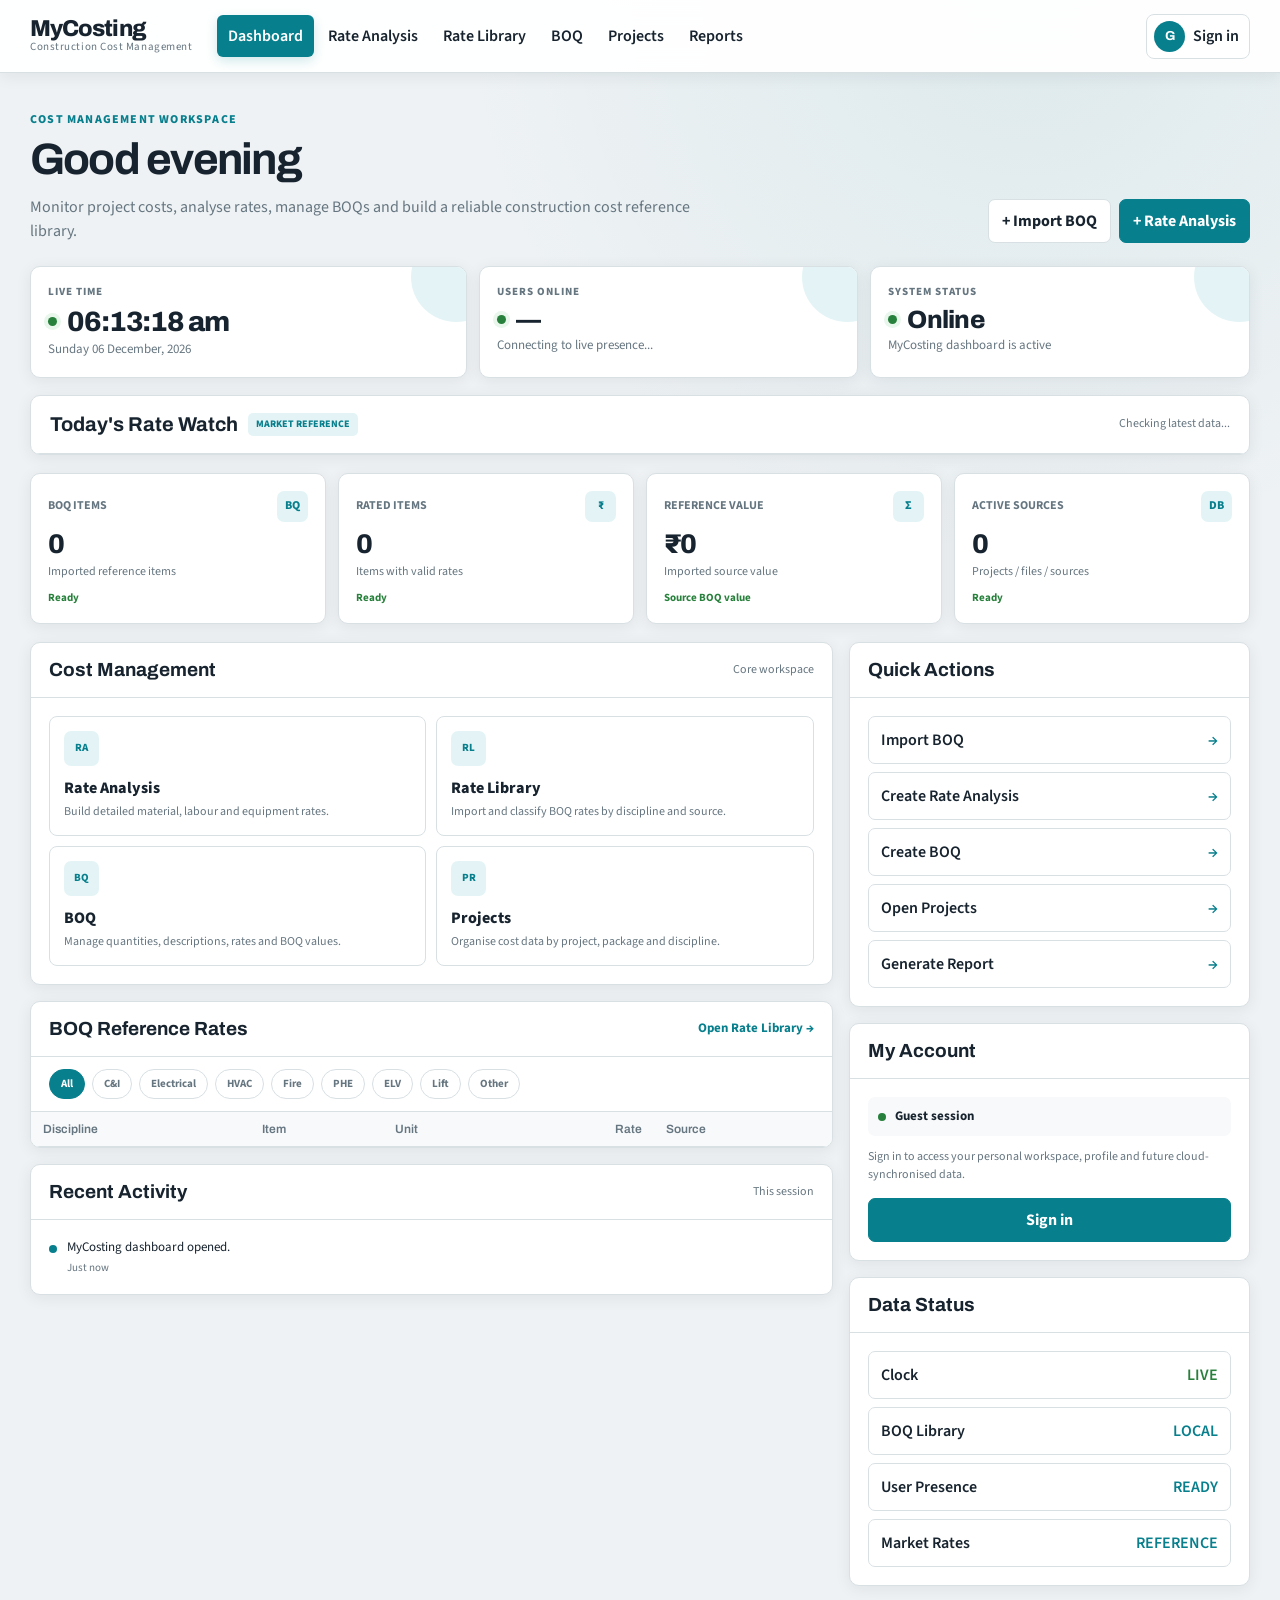
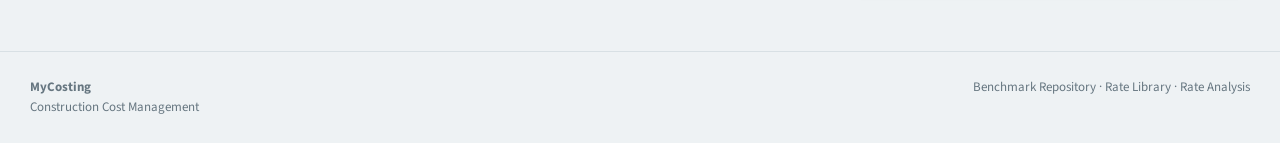
==== commit c1e04a13: "Update index.html" ====
--- a/index.html
+++ b/index.html
@@ -9,35 +9,49 @@
 <link href="https://fonts.googleapis.com/css2?family=Archivo:wght@500;600;700;800&family=Source+Sans+3:wght@400;500;600;700&display=swap" rel="stylesheet">
 
 <style>
+
 :root{
-  --bg:#eef1f3;
+  --bg:#eef2f4;
   --panel:#ffffff;
+  --panel-soft:#f7f9fa;
   --ink:#17232e;
-  --mute:#64727d;
-  --line:#d6dce0;
-  --accent:#0f7b8a;
-  --accent-dark:#0b6673;
-  --hi:#e5f3f5;
-  --onacc:#ffffff;
-  --success:#2e7d32;
+  --mute:#667680;
+  --line:#d8e0e4;
+  --accent:#087f8d;
+  --accent-dark:#056773;
+  --accent-soft:#e4f4f6;
+  --success:#27803b;
+  --success-soft:#e8f6eb;
+  --warning:#b7791f;
+  --warning-soft:#fff5df;
   --danger:#b42318;
-  --shadow:0 2px 10px rgba(23,35,46,.07);
+  --danger-soft:#fdecea;
+  --shadow:0 3px 16px rgba(23,35,46,.07);
+  --shadow-hover:0 8px 28px rgba(23,35,46,.12);
+  --radius:10px;
 
   box-sizing:border-box;
 }
 
 @media (prefers-color-scheme:dark){
   :root:not([data-theme="light"]){
-    --bg:#121a21;
-    --panel:#1b262f;
-    --ink:#e8edf0;
-    --mute:#9aa8b3;
-    --line:#2f3d48;
-    --accent:#4cc3d3;
-    --accent-dark:#35a9b9;
-    --hi:#1f3a42;
-    --onacc:#0b1a1e;
-    --shadow:0 2px 10px rgba(0,0,0,.22);
+    --bg:#11191f;
+    --panel:#1a252d;
+    --panel-soft:#202d35;
+    --ink:#e9eef1;
+    --mute:#9baab4;
+    --line:#30404a;
+    --accent:#4bc5d4;
+    --accent-dark:#39aab9;
+    --accent-soft:#193b42;
+    --success:#62c978;
+    --success-soft:#19351f;
+    --warning:#e2b35c;
+    --warning-soft:#3a301c;
+    --danger:#ef766c;
+    --danger-soft:#3b211f;
+    --shadow:0 4px 18px rgba(0,0,0,.20);
+    --shadow-hover:0 10px 32px rgba(0,0,0,.30);
   }
 }
 
@@ -51,7 +65,9 @@
 
 body{
   margin:0;
-  background:var(--bg);
+  background:
+    radial-gradient(circle at 80% 0%,rgba(8,127,141,.07),transparent 28%),
+    var(--bg);
   color:var(--ink);
   font:400 16px/1.5 "Source Sans 3",system-ui,sans-serif;
 }
@@ -72,8 +88,12 @@
   cursor:pointer;
 }
 
+a{
+  -webkit-tap-highlight-color:transparent;
+}
+
 .wrap{
-  width:min(1180px,calc(100% - 32px));
+  width:min(1220px,calc(100% - 32px));
   margin:auto;
 }
 
@@ -85,7 +105,8 @@
   position:sticky;
   top:0;
   z-index:1000;
-  background:var(--panel);
+  background:rgba(255,255,255,.94);
+  backdrop-filter:blur(14px);
   border-bottom:1px solid var(--line);
   box-shadow:var(--shadow);
 }
@@ -94,7 +115,7 @@
   min-height:72px;
   display:flex;
   align-items:center;
-  gap:28px;
+  gap:25px;
 }
 
 .brand{
@@ -103,14 +124,14 @@
 
 .brand-main{
   font:800 23px Archivo,sans-serif;
-  letter-spacing:-.03em;
+  letter-spacing:-.04em;
 }
 
 .brand-sub{
   color:var(--mute);
   font-size:11px;
   margin-top:-2px;
-  letter-spacing:.04em;
+  letter-spacing:.05em;
 }
 
 .main-nav{
@@ -124,23 +145,25 @@
   color:var(--ink);
   text-decoration:none;
   padding:9px 11px;
-  border-radius:5px;
+  border-radius:6px;
   font-weight:600;
   white-space:nowrap;
-  transition:.15s;
+  transition:.18s ease;
 }
 
 .main-nav a:hover{
-  background:var(--hi);
+  background:var(--accent-soft);
+  color:var(--accent);
 }
 
 .main-nav a.active{
   background:var(--accent);
-  color:var(--onacc);
+  color:white;
+  box-shadow:0 4px 12px rgba(8,127,141,.18);
 }
 
 /* =========================================================
-   USER AREA
+   USER
    ========================================================= */
 
 .user-area{
@@ -155,21 +178,23 @@
   border:1px solid var(--line);
   background:var(--panel);
   color:var(--ink);
-  border-radius:6px;
-  padding:8px 11px;
+  border-radius:8px;
+  padding:6px 10px 6px 7px;
   font-weight:600;
+  transition:.18s;
 }
 
 .signin-btn:hover{
   border-color:var(--accent);
+  box-shadow:0 4px 12px rgba(8,127,141,.10);
 }
 
 .avatar{
-  width:30px;
-  height:30px;
+  width:31px;
+  height:31px;
   border-radius:50%;
   background:var(--accent);
-  color:var(--onacc);
+  color:white;
   display:grid;
   place-items:center;
   font:700 13px Archivo,sans-serif;
@@ -185,21 +210,27 @@
   display:none;
   position:absolute;
   right:0;
-  top:calc(100% + 9px);
-  width:260px;
+  top:calc(100% + 10px);
+  width:270px;
   background:var(--panel);
   border:1px solid var(--line);
-  border-radius:8px;
-  box-shadow:0 10px 30px rgba(0,0,0,.12);
+  border-radius:10px;
+  box-shadow:0 15px 45px rgba(0,0,0,.15);
   overflow:hidden;
 }
 
 .profile-menu.open{
   display:block;
+  animation:menuIn .18s ease;
+}
+
+@keyframes menuIn{
+  from{opacity:0;transform:translateY(-5px)}
+  to{opacity:1;transform:translateY(0)}
 }
 
 .profile-top{
-  padding:16px;
+  padding:17px;
   border-bottom:1px solid var(--line);
 }
 
@@ -217,26 +248,26 @@
 .profile-role{
   display:inline-block;
   margin-top:9px;
-  padding:3px 7px;
-  border-radius:4px;
-  background:var(--hi);
+  padding:4px 8px;
+  border-radius:5px;
+  background:var(--accent-soft);
   color:var(--accent);
-  font-size:12px;
-  font-weight:700;
+  font-size:11px;
+  font-weight:800;
+  text-transform:uppercase;
 }
 
 .profile-menu button{
   width:100%;
   text-align:left;
   border:0;
-  border-radius:0;
   background:transparent;
-  padding:11px 16px;
+  padding:12px 16px;
   color:var(--ink);
 }
 
 .profile-menu button:hover{
-  background:var(--hi);
+  background:var(--accent-soft);
 }
 
 /* =========================================================
@@ -244,11 +275,11 @@
    ========================================================= */
 
 main{
-  padding-bottom:60px;
+  padding-bottom:65px;
 }
 
 .dashboard-head{
-  padding:42px 0 26px;
+  padding:38px 0 23px;
   display:flex;
   align-items:flex-end;
   justify-content:space-between;
@@ -257,20 +288,21 @@
 
 .dashboard-kicker{
   color:var(--accent);
-  font-weight:700;
-  font-size:13px;
+  font-weight:800;
+  font-size:12px;
   text-transform:uppercase;
-  letter-spacing:.08em;
+  letter-spacing:.1em;
 }
 
 .dashboard-head h1{
   font-size:clamp(30px,5vw,44px);
-  margin-top:4px;
+  margin-top:5px;
+  letter-spacing:-.04em;
 }
 
 .dashboard-head p{
   color:var(--mute);
-  max-width:650px;
+  max-width:700px;
   margin:10px 0 0;
 }
 
@@ -289,19 +321,232 @@
   background:var(--panel);
   color:var(--ink);
   padding:9px 13px;
-  border-radius:5px;
+  border-radius:7px;
   text-decoration:none;
-  font-weight:600;
+  font-weight:700;
+  transition:.18s;
 }
 
 .btn:hover{
   border-color:var(--accent);
+  transform:translateY(-1px);
 }
 
 .btn.primary{
   background:var(--accent);
   border-color:var(--accent);
-  color:var(--onacc);
+  color:white;
+}
+
+/* =========================================================
+   LIVE CONTROL BAR
+   ========================================================= */
+
+.live-grid{
+  display:grid;
+  grid-template-columns:1.15fr 1fr 1fr;
+  gap:12px;
+  margin-bottom:17px;
+}
+
+.live-card{
+  position:relative;
+  overflow:hidden;
+  background:var(--panel);
+  border:1px solid var(--line);
+  border-radius:var(--radius);
+  padding:17px;
+  box-shadow:var(--shadow);
+}
+
+.live-card::after{
+  content:"";
+  position:absolute;
+  width:90px;
+  height:90px;
+  right:-35px;
+  top:-35px;
+  border-radius:50%;
+  background:var(--accent-soft);
+}
+
+.live-label{
+  position:relative;
+  z-index:1;
+  color:var(--mute);
+  font-size:11px;
+  font-weight:800;
+  text-transform:uppercase;
+  letter-spacing:.09em;
+}
+
+.live-main{
+  position:relative;
+  z-index:1;
+  display:flex;
+  align-items:center;
+  gap:10px;
+  margin-top:6px;
+}
+
+.live-value{
+  font:800 25px Archivo,sans-serif;
+  letter-spacing:-.03em;
+}
+
+.live-sub{
+  position:relative;
+  z-index:1;
+  color:var(--mute);
+  font-size:13px;
+  margin-top:3px;
+}
+
+.live-dot{
+  width:9px;
+  height:9px;
+  border-radius:50%;
+  background:var(--success);
+  box-shadow:0 0 0 4px var(--success-soft);
+  animation:pulse 1.8s infinite;
+}
+
+@keyframes pulse{
+  0%,100%{box-shadow:0 0 0 3px var(--success-soft)}
+  50%{box-shadow:0 0 0 7px transparent}
+}
+
+.clock{
+  font:800 28px Archivo,sans-serif;
+  letter-spacing:-.04em;
+}
+
+.date-text{
+  color:var(--mute);
+  font-size:13px;
+}
+
+/* =========================================================
+   TODAY RATE WATCH
+   ========================================================= */
+
+.rate-watch{
+  background:var(--panel);
+  border:1px solid var(--line);
+  border-radius:var(--radius);
+  box-shadow:var(--shadow);
+  overflow:hidden;
+  margin-bottom:18px;
+}
+
+.rate-watch-head{
+  padding:17px 19px;
+  border-bottom:1px solid var(--line);
+  display:flex;
+  justify-content:space-between;
+  align-items:center;
+  gap:15px;
+}
+
+.rate-title{
+  display:flex;
+  align-items:center;
+  gap:10px;
+}
+
+.rate-title h2{
+  font-size:20px;
+}
+
+.today-badge{
+  padding:4px 8px;
+  background:var(--accent-soft);
+  color:var(--accent);
+  border-radius:5px;
+  font-size:10px;
+  font-weight:800;
+  text-transform:uppercase;
+}
+
+.rate-update{
+  color:var(--mute);
+  font-size:12px;
+}
+
+.rate-grid{
+  display:grid;
+  grid-template-columns:repeat(5,1fr);
+}
+
+.market-rate{
+  padding:16px;
+  border-right:1px solid var(--line);
+  transition:.18s;
+}
+
+.market-rate:last-child{
+  border-right:0;
+}
+
+.market-rate:hover{
+  background:var(--panel-soft);
+}
+
+.market-name{
+  font-weight:700;
+  font-size:14px;
+}
+
+.market-unit{
+  color:var(--mute);
+  font-size:11px;
+  margin-top:1px;
+}
+
+.market-value{
+  font:800 20px Archivo,sans-serif;
+  margin-top:9px;
+}
+
+.market-change{
+  display:flex;
+  align-items:center;
+  gap:5px;
+  margin-top:4px;
+  font-size:12px;
+  font-weight:700;
+}
+
+.change-up{
+  color:var(--danger);
+}
+
+.change-down{
+  color:var(--success);
+}
+
+.change-flat{
+  color:var(--mute);
+}
+
+.market-source{
+  color:var(--mute);
+  font-size:10px;
+  margin-top:7px;
+}
+
+.market-live{
+  display:inline-flex;
+  align-items:center;
+  gap:4px;
+}
+
+.market-live::before{
+  content:"";
+  width:5px;
+  height:5px;
+  border-radius:50%;
+  background:var(--success);
 }
 
 /* =========================================================
@@ -315,37 +560,72 @@
 }
 
 .card{
+  position:relative;
+  overflow:hidden;
   background:var(--panel);
   border:1px solid var(--line);
-  border-radius:7px;
+  border-radius:var(--radius);
   padding:17px;
   box-shadow:var(--shadow);
+  transition:.2s;
+}
+
+.card:hover{
+  transform:translateY(-2px);
+  box-shadow:var(--shadow-hover);
+}
+
+.card-top{
+  display:flex;
+  justify-content:space-between;
+  align-items:center;
+  gap:10px;
 }
 
 .card-label{
   color:var(--mute);
-  font-size:13px;
-  font-weight:600;
+  font-size:12px;
+  font-weight:700;
+}
+
+.card-icon{
+  width:31px;
+  height:31px;
+  display:grid;
+  place-items:center;
+  border-radius:7px;
+  background:var(--accent-soft);
+  color:var(--accent);
+  font-size:12px;
+  font-weight:800;
 }
 
 .card-value{
-  margin-top:4px;
+  margin-top:7px;
   font:800 27px Archivo,sans-serif;
+  letter-spacing:-.03em;
 }
 
 .card-sub{
   margin-top:4px;
   color:var(--mute);
-  font-size:13px;
+  font-size:12px;
+}
+
+.card-status{
+  margin-top:9px;
+  font-size:11px;
+  color:var(--success);
+  font-weight:700;
 }
 
 /* =========================================================
-   WORKSPACE GRID
+   WORKSPACE
    ========================================================= */
 
 .workspace{
   display:grid;
-  grid-template-columns:minmax(0,2fr) minmax(280px,1fr);
+  grid-template-columns:minmax(0,2fr) minmax(290px,1fr);
   gap:16px;
   margin-top:18px;
 }
@@ -353,8 +633,9 @@
 .panel{
   background:var(--panel);
   border:1px solid var(--line);
-  border-radius:7px;
+  border-radius:var(--radius);
   box-shadow:var(--shadow);
+  overflow:hidden;
 }
 
 .panel-head{
@@ -367,14 +648,14 @@
 }
 
 .panel-head h2{
-  font-size:20px;
+  font-size:19px;
 }
 
 .panel-head a{
   color:var(--accent);
   text-decoration:none;
-  font-weight:600;
-  font-size:14px;
+  font-weight:700;
+  font-size:13px;
 }
 
 .panel-body{
@@ -392,43 +673,76 @@
 }
 
 .module{
+  display:block;
   border:1px solid var(--line);
-  border-radius:6px;
+  border-radius:8px;
   padding:14px;
   text-decoration:none;
   color:var(--ink);
-  transition:.15s;
+  transition:.18s;
 }
 
 .module:hover{
   border-color:var(--accent);
-  background:var(--hi);
+  background:var(--accent-soft);
+  transform:translateY(-2px);
 }
 
 .module-icon{
-  width:34px;
-  height:34px;
-  border-radius:6px;
-  background:var(--hi);
+  width:35px;
+  height:35px;
+  border-radius:7px;
+  background:var(--accent-soft);
   color:var(--accent);
   display:grid;
   place-items:center;
+  font-size:11px;
   font-weight:800;
   margin-bottom:10px;
 }
 
 .module-title{
-  font-weight:700;
+  font-weight:800;
 }
 
 .module-description{
   color:var(--mute);
-  font-size:13px;
+  font-size:12px;
   margin-top:3px;
 }
 
 /* =========================================================
-   REFERENCE TABLE
+   DISCIPLINE FILTER
+   ========================================================= */
+
+.filter-row{
+  display:flex;
+  gap:7px;
+  overflow:auto;
+  padding:12px 18px;
+  border-bottom:1px solid var(--line);
+}
+
+.filter-btn{
+  border:1px solid var(--line);
+  background:var(--panel);
+  color:var(--mute);
+  border-radius:20px;
+  padding:6px 11px;
+  font-size:11px;
+  font-weight:700;
+  white-space:nowrap;
+}
+
+.filter-btn:hover,
+.filter-btn.active{
+  background:var(--accent);
+  color:white;
+  border-color:var(--accent);
+}
+
+/* =========================================================
+   TABLE
    ========================================================= */
 
 .table-wrap{
@@ -438,7 +752,7 @@
 table{
   width:100%;
   border-collapse:collapse;
-  min-width:650px;
+  min-width:700px;
 }
 
 th,
@@ -454,39 +768,78 @@
 }
 
 th{
-  font:600 13px Archivo,sans-serif;
+  font:600 12px Archivo,sans-serif;
   color:var(--mute);
+  background:var(--panel-soft);
+}
+
+tr:hover td{
+  background:var(--panel-soft);
 }
 
 td.rate{
   text-align:right;
-  font-weight:700;
+  font-weight:800;
   white-space:nowrap;
 }
 
 .badge{
   display:inline-block;
-  padding:3px 7px;
-  border-radius:4px;
-  background:var(--hi);
+  padding:4px 8px;
+  border-radius:5px;
+  background:var(--accent-soft);
   color:var(--accent);
-  font-size:11px;
-  font-weight:700;
+  font-size:10px;
+  font-weight:800;
 }
 
 .muted{
   color:var(--mute);
-  font-size:13px;
+  font-size:12px;
 }
 
 .empty{
-  padding:28px 15px;
+  padding:32px 15px;
   text-align:center;
   color:var(--mute);
 }
 
 /* =========================================================
-   QUICK LINKS
+   ACTIVITY
+   ========================================================= */
+
+.activity{
+  display:grid;
+  gap:12px;
+}
+
+.activity-item{
+  display:flex;
+  gap:10px;
+  align-items:flex-start;
+}
+
+.activity-dot{
+  width:8px;
+  height:8px;
+  margin-top:7px;
+  flex:0 0 auto;
+  border-radius:50%;
+  background:var(--accent);
+}
+
+.activity-text{
+  font-size:13px;
+}
+
+.activity-time{
+  color:var(--mute);
+  font-size:11px;
+  margin-top:2px;
+}
+
+/* =========================================================
+   QUICK ACTIONS
    ========================================================= */
 
 .quick-list{
@@ -500,15 +853,18 @@
   align-items:center;
   gap:12px;
   border:1px solid var(--line);
-  border-radius:5px;
+  border-radius:7px;
   padding:11px 12px;
   text-decoration:none;
   color:var(--ink);
+  font-weight:600;
+  transition:.18s;
 }
 
 .quick-link:hover{
   border-color:var(--accent);
-  background:var(--hi);
+  background:var(--accent-soft);
+  transform:translateX(2px);
 }
 
 .quick-link span:last-child{
@@ -516,7 +872,32 @@
 }
 
 /* =========================================================
-   LOGIN MODAL
+   ACCOUNT
+   ========================================================= */
+
+.account-status{
+  display:flex;
+  align-items:center;
+  gap:9px;
+  padding:10px;
+  border-radius:7px;
+  background:var(--panel-soft);
+  margin-bottom:12px;
+}
+
+.account-status-dot{
+  width:8px;
+  height:8px;
+  border-radius:50%;
+  background:var(--success);
+}
+
+.account-status strong{
+  font-size:13px;
+}
+
+/* =========================================================
+   MODALS
    ========================================================= */
 
 .modal{
@@ -524,7 +905,7 @@
   position:fixed;
   inset:0;
   z-index:2000;
-  background:rgba(10,20,25,.55);
+  background:rgba(10,20,25,.58);
   padding:20px;
   align-items:center;
   justify-content:center;
@@ -535,12 +916,24 @@
 }
 
 .modal-box{
-  width:min(420px,100%);
+  width:min(430px,100%);
   background:var(--panel);
   border:1px solid var(--line);
-  border-radius:9px;
-  box-shadow:0 20px 60px rgba(0,0,0,.2);
+  border-radius:11px;
+  box-shadow:0 25px 80px rgba(0,0,0,.25);
   padding:24px;
+  animation:modalIn .2s ease;
+}
+
+@keyframes modalIn{
+  from{
+    opacity:0;
+    transform:translateY(8px) scale(.98);
+  }
+  to{
+    opacity:1;
+    transform:none;
+  }
 }
 
 .modal-head{
@@ -580,7 +973,13 @@
   border:1px solid var(--line);
   background:var(--panel);
   color:var(--ink);
-  border-radius:5px;
+  border-radius:6px;
+  outline:none;
+}
+
+.form-group input:focus{
+  border-color:var(--accent);
+  box-shadow:0 0 0 3px var(--accent-soft);
 }
 
 .login-submit{
@@ -588,9 +987,9 @@
   padding:11px;
   border:1px solid var(--accent);
   background:var(--accent);
-  color:var(--onacc);
-  border-radius:5px;
-  font-weight:700;
+  color:white;
+  border-radius:6px;
+  font-weight:800;
   margin-top:5px;
 }
 
@@ -615,45 +1014,6 @@
 }
 
 /* =========================================================
-   PROFILE MODAL
-   ========================================================= */
-
-.profile-form{
-  display:none;
-}
-
-.profile-form.open{
-  display:block;
-}
-
-.profile-view{
-  display:block;
-}
-
-.profile-view.hidden{
-  display:none;
-}
-
-.profile-field{
-  padding:10px 0;
-  border-bottom:1px solid var(--line);
-}
-
-.profile-field:last-child{
-  border-bottom:0;
-}
-
-.profile-label{
-  color:var(--mute);
-  font-size:12px;
-}
-
-.profile-value{
-  font-weight:600;
-  margin-top:2px;
-}
-
-/* =========================================================
    FOOTER
    ========================================================= */
 
@@ -661,7 +1021,7 @@
   border-top:1px solid var(--line);
   padding:26px 0;
   color:var(--mute);
-  font-size:14px;
+  font-size:13px;
 }
 
 .footer-inner{
@@ -675,6 +1035,38 @@
    MOBILE
    ========================================================= */
 
+@media(max-width:1050px){
+
+  .live-grid{
+    grid-template-columns:1fr 1fr;
+  }
+
+  .live-grid .live-card:first-child{
+    grid-column:1/-1;
+  }
+
+  .rate-grid{
+    grid-template-columns:repeat(3,1fr);
+  }
+
+  .market-rate:nth-child(3){
+    border-right:0;
+  }
+
+  .market-rate:nth-child(n+4){
+    border-top:1px solid var(--line);
+  }
+
+  .cards{
+    grid-template-columns:repeat(2,1fr);
+  }
+
+  .workspace{
+    grid-template-columns:1fr;
+  }
+
+}
+
 @media(max-width:950px){
 
   .nav{
@@ -689,20 +1081,12 @@
     padding-bottom:2px;
   }
 
-  .cards{
-    grid-template-columns:repeat(2,1fr);
-  }
-
-  .workspace{
-    grid-template-columns:1fr;
-  }
-
-}
-
-@media(max-width:600px){
+}
+
+@media(max-width:650px){
 
   .wrap{
-    width:min(100% - 24px,1180px);
+    width:min(100% - 24px,1220px);
   }
 
   .brand-sub{
@@ -712,7 +1096,7 @@
   .dashboard-head{
     align-items:flex-start;
     flex-direction:column;
-    padding-top:30px;
+    padding-top:28px;
   }
 
   .head-actions{
@@ -723,6 +1107,32 @@
     flex:1;
   }
 
+  .live-grid{
+    grid-template-columns:1fr;
+  }
+
+  .live-grid .live-card:first-child{
+    grid-column:auto;
+  }
+
+  .rate-grid{
+    grid-template-columns:1fr 1fr;
+  }
+
+  .market-rate{
+    border-right:1px solid var(--line);
+    border-top:1px solid var(--line);
+  }
+
+  .market-rate:nth-child(1),
+  .market-rate:nth-child(2){
+    border-top:0;
+  }
+
+  .market-rate:nth-child(even){
+    border-right:0;
+  }
+
   .cards{
     grid-template-columns:1fr 1fr;
   }
@@ -742,15 +1152,46 @@
   .user-name{
     display:none;
   }
-}
+
+}
+
+@media(max-width:420px){
+
+  .cards{
+    grid-template-columns:1fr;
+  }
+
+  .rate-grid{
+    grid-template-columns:1fr;
+  }
+
+  .market-rate,
+  .market-rate:nth-child(even){
+    border-right:0;
+  }
+
+  .market-rate:nth-child(2){
+    border-top:1px solid var(--line);
+  }
+
+}
+
+@media(prefers-reduced-motion:reduce){
+
+  *,
+  *::before,
+  *::after{
+    animation:none!important;
+    transition:none!important;
+    scroll-behavior:auto!important;
+  }
+
+}
+
 </style>
 </head>
 
 <body>
-
-<!-- =========================================================
-     HEADER
-     ========================================================= -->
 
 <header>
 
@@ -763,33 +1204,14 @@
 
     <nav class="main-nav" aria-label="Main navigation">
 
-      <a href="index.html" class="active">
-        Dashboard
-      </a>
-
-      <a href="rate-analysis.html">
-        Rate Analysis
-      </a>
-
-      <a href="rate-library.html">
-        Rate Library
-      </a>
-
-      <a href="boq.html">
-        BOQ
-      </a>
-
-      <a href="projects.html">
-        Projects
-      </a>
-
-      <a href="reports.html">
-        Reports
-      </a>
+      <a href="index.html" class="active">Dashboard</a>
+      <a href="rate-analysis.html">Rate Analysis</a>
+      <a href="rate-library.html">Rate Library</a>
+      <a href="boq.html">BOQ</a>
+      <a href="projects.html">Projects</a>
+      <a href="reports.html">Reports</a>
 
     </nav>
-
-    <!-- USER / SIGN IN -->
 
     <div class="user-area">
 
@@ -799,57 +1221,32 @@
         type="button"
       >
 
-        <span
-          class="avatar"
-          id="avatar"
-        >G</span>
-
-        <span
-          class="user-name"
-          id="userName"
-        >Sign in</span>
+        <span class="avatar" id="avatar">G</span>
+        <span class="user-name" id="userName">Sign in</span>
 
       </button>
 
-      <div
-        class="profile-menu"
-        id="profileMenu"
-      >
+      <div class="profile-menu" id="profileMenu">
 
         <div class="profile-top">
 
-          <strong id="menuName">
-            Guest User
-          </strong>
-
-          <div
-            class="profile-email"
-            id="menuEmail"
-          >
+          <strong id="menuName">Guest User</strong>
+
+          <div class="profile-email" id="menuEmail">
             Sign in to MyCosting
           </div>
 
-          <span
-            class="profile-role"
-            id="menuRole"
-          >
+          <span class="profile-role" id="menuRole">
             Guest
           </span>
 
         </div>
 
-        <button
-          type="button"
-          id="profileButton"
-        >
+        <button type="button" id="profileButton">
           My Profile
         </button>
 
-        <button
-          type="button"
-          id="signOutButton"
-          hidden
-        >
+        <button type="button" id="signOutButton" hidden>
           Sign out
         </button>
 
@@ -862,481 +1259,907 @@
 </header>
 
 
-<!-- =========================================================
-     MAIN DASHBOARD
-     ========================================================= -->
-
 <main>
 
-  <div class="wrap">
-
-    <section class="dashboard-head">
-
-      <div>
-
-        <div class="dashboard-kicker">
-          Cost Management Workspace
+<div class="wrap">
+
+
+<!-- =====================================================
+     DASHBOARD HEADER
+     ===================================================== -->
+
+<section class="dashboard-head">
+
+  <div>
+
+    <div class="dashboard-kicker">
+      Cost Management Workspace
+    </div>
+
+    <h1 id="welcomeTitle">
+      Good evening
+    </h1>
+
+    <p>
+      Monitor project costs, analyse rates, manage BOQs and build
+      a reliable construction cost reference library.
+    </p>
+
+  </div>
+
+  <div class="head-actions">
+
+    <a
+      class="btn"
+      href="rate-library.html"
+    >
+      + Import BOQ
+    </a>
+
+    <a
+      class="btn primary"
+      href="rate-analysis.html"
+    >
+      + Rate Analysis
+    </a>
+
+  </div>
+
+</section>
+
+
+<!-- =====================================================
+     LIVE STATUS
+     ===================================================== -->
+
+<section class="live-grid">
+
+  <div class="live-card">
+
+    <div class="live-label">
+      Live Time
+    </div>
+
+    <div class="live-main">
+
+      <span class="live-dot"></span>
+
+      <span
+        class="clock"
+        id="liveClock"
+      >
+        --:--:--
+      </span>
+
+    </div>
+
+    <div
+      class="live-sub"
+      id="liveDate"
+    >
+      Loading date...
+    </div>
+
+  </div>
+
+
+  <div class="live-card">
+
+    <div class="live-label">
+      Users Online
+    </div>
+
+    <div class="live-main">
+
+      <span class="live-dot"></span>
+
+      <span
+        class="live-value"
+        id="onlineUsers"
+      >
+        —
+      </span>
+
+    </div>
+
+    <div
+      class="live-sub"
+      id="onlineStatus"
+    >
+      Connecting to live presence...
+    </div>
+
+  </div>
+
+
+  <div class="live-card">
+
+    <div class="live-label">
+      System Status
+    </div>
+
+    <div class="live-main">
+
+      <span class="live-dot"></span>
+
+      <span class="live-value">
+        Online
+      </span>
+
+    </div>
+
+    <div class="live-sub">
+      MyCosting dashboard is active
+    </div>
+
+  </div>
+
+</section>
+
+
+<!-- =====================================================
+     TODAY'S RATE WATCH
+     ===================================================== -->
+
+<section class="rate-watch">
+
+  <div class="rate-watch-head">
+
+    <div class="rate-title">
+
+      <h2>
+        Today's Rate Watch
+      </h2>
+
+      <span class="today-badge">
+        Market Reference
+      </span>
+
+    </div>
+
+    <div
+      class="rate-update"
+      id="marketUpdated"
+    >
+      Checking latest data...
+    </div>
+
+  </div>
+
+
+  <div
+    class="rate-grid"
+    id="marketRates"
+  >
+
+    <!-- Filled by JavaScript -->
+
+  </div>
+
+</section>
+
+
+<!-- =====================================================
+     SUMMARY
+     ===================================================== -->
+
+<section class="cards">
+
+  <div class="card">
+
+    <div class="card-top">
+
+      <div class="card-label">
+        BOQ ITEMS
+      </div>
+
+      <div class="card-icon">
+        BQ
+      </div>
+
+    </div>
+
+    <div
+      class="card-value"
+      id="cardItems"
+    >
+      0
+    </div>
+
+    <div class="card-sub">
+      Imported reference items
+    </div>
+
+    <div
+      class="card-status"
+      id="cardItemsStatus"
+    >
+      Ready
+    </div>
+
+  </div>
+
+
+  <div class="card">
+
+    <div class="card-top">
+
+      <div class="card-label">
+        RATED ITEMS
+      </div>
+
+      <div class="card-icon">
+        ₹
+      </div>
+
+    </div>
+
+    <div
+      class="card-value"
+      id="cardRated"
+    >
+      0
+    </div>
+
+    <div class="card-sub">
+      Items with valid rates
+    </div>
+
+    <div
+      class="card-status"
+      id="cardRatedStatus"
+    >
+      Ready
+    </div>
+
+  </div>
+
+
+  <div class="card">
+
+    <div class="card-top">
+
+      <div class="card-label">
+        REFERENCE VALUE
+      </div>
+
+      <div class="card-icon">
+        Σ
+      </div>
+
+    </div>
+
+    <div
+      class="card-value"
+      id="cardValue"
+    >
+      ₹0
+    </div>
+
+    <div class="card-sub">
+      Imported source value
+    </div>
+
+    <div class="card-status">
+      Source BOQ value
+    </div>
+
+  </div>
+
+
+  <div class="card">
+
+    <div class="card-top">
+
+      <div class="card-label">
+        ACTIVE SOURCES
+      </div>
+
+      <div class="card-icon">
+        DB
+      </div>
+
+    </div>
+
+    <div
+      class="card-value"
+      id="cardSources"
+    >
+      0
+    </div>
+
+    <div class="card-sub">
+      Projects / files / sources
+    </div>
+
+    <div
+      class="card-status"
+      id="cardSourceStatus"
+    >
+      Ready
+    </div>
+
+  </div>
+
+</section>
+
+
+<!-- =====================================================
+     WORKSPACE
+     ===================================================== -->
+
+<section class="workspace">
+
+<div>
+
+
+<!-- =====================================================
+     COST MANAGEMENT
+     ===================================================== -->
+
+<div class="panel">
+
+  <div class="panel-head">
+
+    <h2>
+      Cost Management
+    </h2>
+
+    <span class="muted">
+      Core workspace
+    </span>
+
+  </div>
+
+  <div class="panel-body">
+
+    <div class="module-grid">
+
+      <a
+        class="module"
+        href="rate-analysis.html"
+      >
+
+        <div class="module-icon">
+          RA
         </div>
 
-        <h1 id="welcomeTitle">
-          Good evening
-        </h1>
-
-        <p>
-          Manage construction benchmarks, GC BOQ reference rates,
-          rate analysis and project cost information from one place.
-        </p>
+        <div class="module-title">
+          Rate Analysis
+        </div>
+
+        <div class="module-description">
+          Build detailed material, labour and equipment rates.
+        </div>
+
+      </a>
+
+
+      <a
+        class="module"
+        href="rate-library.html"
+      >
+
+        <div class="module-icon">
+          RL
+        </div>
+
+        <div class="module-title">
+          Rate Library
+        </div>
+
+        <div class="module-description">
+          Import and classify BOQ rates by discipline and source.
+        </div>
+
+      </a>
+
+
+      <a
+        class="module"
+        href="boq.html"
+      >
+
+        <div class="module-icon">
+          BQ
+        </div>
+
+        <div class="module-title">
+          BOQ
+        </div>
+
+        <div class="module-description">
+          Manage quantities, descriptions, rates and BOQ values.
+        </div>
+
+      </a>
+
+
+      <a
+        class="module"
+        href="projects.html"
+      >
+
+        <div class="module-icon">
+          PR
+        </div>
+
+        <div class="module-title">
+          Projects
+        </div>
+
+        <div class="module-description">
+          Organise cost data by project, package and discipline.
+        </div>
+
+      </a>
+
+    </div>
+
+  </div>
+
+</div>
+
+
+<!-- =====================================================
+     BOQ REFERENCE
+     ===================================================== -->
+
+<div
+  class="panel"
+  style="margin-top:16px;"
+>
+
+  <div class="panel-head">
+
+    <h2>
+      BOQ Reference Rates
+    </h2>
+
+    <a href="rate-library.html">
+      Open Rate Library →
+    </a>
+
+  </div>
+
+
+  <div
+    class="filter-row"
+    id="disciplineFilters"
+  >
+
+    <button
+      class="filter-btn active"
+      type="button"
+      data-discipline="All"
+    >
+      All
+    </button>
+
+    <button
+      class="filter-btn"
+      type="button"
+      data-discipline="C&I"
+    >
+      C&I
+    </button>
+
+    <button
+      class="filter-btn"
+      type="button"
+      data-discipline="Electrical"
+    >
+      Electrical
+    </button>
+
+    <button
+      class="filter-btn"
+      type="button"
+      data-discipline="HVAC"
+    >
+      HVAC
+    </button>
+
+    <button
+      class="filter-btn"
+      type="button"
+      data-discipline="Fire"
+    >
+      Fire
+    </button>
+
+    <button
+      class="filter-btn"
+      type="button"
+      data-discipline="PHE"
+    >
+      PHE
+    </button>
+
+    <button
+      class="filter-btn"
+      type="button"
+      data-discipline="ELV"
+    >
+      ELV
+    </button>
+
+    <button
+      class="filter-btn"
+      type="button"
+      data-discipline="Lift"
+    >
+      Lift
+    </button>
+
+    <button
+      class="filter-btn"
+      type="button"
+      data-discipline="Other"
+    >
+      Other
+    </button>
+
+  </div>
+
+
+  <div class="table-wrap">
+
+    <table>
+
+      <thead>
+
+        <tr>
+
+          <th>
+            Discipline
+          </th>
+
+          <th>
+            Item
+          </th>
+
+          <th>
+            Unit
+          </th>
+
+          <th style="text-align:right;">
+            Rate
+          </th>
+
+          <th>
+            Source
+          </th>
+
+        </tr>
+
+      </thead>
+
+      <tbody id="referenceRows">
+
+      </tbody>
+
+    </table>
+
+  </div>
+
+</div>
+
+
+<!-- =====================================================
+     RECENT ACTIVITY
+     ===================================================== -->
+
+<div
+  class="panel"
+  style="margin-top:16px;"
+>
+
+  <div class="panel-head">
+
+    <h2>
+      Recent Activity
+    </h2>
+
+    <span class="muted">
+      This session
+    </span>
+
+  </div>
+
+  <div class="panel-body">
+
+    <div
+      class="activity"
+      id="activityList"
+    >
+
+      <div class="activity-item">
+
+        <span class="activity-dot"></span>
+
+        <div>
+
+          <div class="activity-text">
+            MyCosting dashboard opened.
+          </div>
+
+          <div class="activity-time">
+            Just now
+          </div>
+
+        </div>
 
       </div>
 
-      <div class="head-actions">
-
-        <a
-          class="btn"
-          href="rate-library.html"
+    </div>
+
+  </div>
+
+</div>
+
+</div>
+
+
+<!-- =====================================================
+     RIGHT SIDEBAR
+     ===================================================== -->
+
+<aside>
+
+
+<div class="panel">
+
+  <div class="panel-head">
+
+    <h2>
+      Quick Actions
+    </h2>
+
+  </div>
+
+  <div class="panel-body">
+
+    <div class="quick-list">
+
+      <a
+        class="quick-link"
+        href="rate-library.html"
+        id="quickImport"
+      >
+        <span>Import BOQ</span>
+        <span>→</span>
+      </a>
+
+      <a
+        class="quick-link"
+        href="rate-analysis.html"
+      >
+        <span>Create Rate Analysis</span>
+        <span>→</span>
+      </a>
+
+      <a
+        class="quick-link"
+        href="boq.html"
+      >
+        <span>Create BOQ</span>
+        <span>→</span>
+      </a>
+
+      <a
+        class="quick-link"
+        href="projects.html"
+      >
+        <span>Open Projects</span>
+        <span>→</span>
+      </a>
+
+      <a
+        class="quick-link"
+        href="reports.html"
+      >
+        <span>Generate Report</span>
+        <span>→</span>
+      </a>
+
+    </div>
+
+  </div>
+
+</div>
+
+
+<!-- ACCOUNT -->
+
+<div
+  class="panel"
+  style="margin-top:16px;"
+>
+
+  <div class="panel-head">
+
+    <h2>
+      My Account
+    </h2>
+
+  </div>
+
+  <div class="panel-body">
+
+    <div id="accountGuest">
+
+      <div class="account-status">
+
+        <span class="account-status-dot"></span>
+
+        <strong>
+          Guest session
+        </strong>
+
+      </div>
+
+      <div class="muted">
+        Sign in to access your personal workspace,
+        profile and future cloud-synchronised data.
+      </div>
+
+      <button
+        class="btn primary"
+        style="width:100%;margin-top:14px;"
+        id="accountSignIn"
+        type="button"
+      >
+        Sign in
+      </button>
+
+    </div>
+
+
+    <div
+      id="accountUser"
+      hidden
+    >
+
+      <div class="account-status">
+
+        <span class="account-status-dot"></span>
+
+        <strong>
+          Account active
+        </strong>
+
+      </div>
+
+      <div class="profile-field">
+
+        <div class="profile-label">
+          Name
+        </div>
+
+        <div
+          class="profile-value"
+          id="accountName"
+        ></div>
+
+      </div>
+
+      <div class="profile-field">
+
+        <div class="profile-label">
+          Email
+        </div>
+
+        <div
+          class="profile-value"
+          id="accountEmail"
+        ></div>
+
+      </div>
+
+      <div class="profile-field">
+
+        <div class="profile-label">
+          Access
+        </div>
+
+        <div
+          class="profile-value"
+          id="accountRole"
         >
-          + Import GC BOQ
-        </a>
-
-        <a
-          class="btn primary"
-          href="rate-analysis.html"
-        >
-          + Rate Analysis
-        </a>
+          User
+        </div>
 
       </div>
 
-    </section>
-
-
-    <!-- =====================================================
-         SUMMARY CARDS
-         ===================================================== -->
-
-    <section class="cards">
-
-      <div class="card">
-
-        <div class="card-label">
-          GC BOQ Items
-        </div>
-
-        <div
-          class="card-value"
-          id="cardItems"
-        >
-          0
-        </div>
-
-        <div class="card-sub">
-          Imported reference rates
-        </div>
+    </div>
+
+  </div>
+
+</div>
+
+
+<!-- LIVE DATA INFO -->
+
+<div
+  class="panel"
+  style="margin-top:16px;"
+>
+
+  <div class="panel-head">
+
+    <h2>
+      Data Status
+    </h2>
+
+  </div>
+
+  <div class="panel-body">
+
+    <div class="quick-list">
+
+      <div class="quick-link">
+
+        <span>
+          Clock
+        </span>
+
+        <span style="color:var(--success);">
+          LIVE
+        </span>
 
       </div>
 
-
-      <div class="card">
-
-        <div class="card-label">
-          Rated Items
-        </div>
-
-        <div
-          class="card-value"
-          id="cardRated"
-        >
-          0
-        </div>
-
-        <div class="card-sub">
-          Items with BOQ rates
-        </div>
+      <div class="quick-link">
+
+        <span>
+          BOQ Library
+        </span>
+
+        <span id="libraryStatus">
+          LOCAL
+        </span>
 
       </div>
 
-
-      <div class="card">
-
-        <div class="card-label">
-          BOQ Reference Value
-        </div>
-
-        <div
-          class="card-value"
-          id="cardValue"
-        >
-          ₹0
-        </div>
-
-        <div class="card-sub">
-          Imported source value
-        </div>
+      <div class="quick-link">
+
+        <span>
+          User Presence
+        </span>
+
+        <span id="presenceStatus">
+          READY
+        </span>
 
       </div>
 
-
-      <div class="card">
-
-        <div class="card-label">
-          Active Sources
-        </div>
-
-        <div
-          class="card-value"
-          id="cardSources"
-        >
-          0
-        </div>
-
-        <div class="card-sub">
-          Projects / Excel sources
-        </div>
+      <div class="quick-link">
+
+        <span>
+          Market Rates
+        </span>
+
+        <span id="marketStatus">
+          REFERENCE
+        </span>
 
       </div>
 
-    </section>
-
-
-    <!-- =====================================================
-         WORKSPACE
-         ===================================================== -->
-
-    <section class="workspace">
-
-      <!-- LEFT -->
-      <div>
-
-        <!-- MODULES -->
-
-        <div class="panel">
-
-          <div class="panel-head">
-
-            <h2>
-              Cost Management
-            </h2>
-
-          </div>
-
-          <div class="panel-body">
-
-            <div class="module-grid">
-
-              <a
-                class="module"
-                href="rate-analysis.html"
-              >
-
-                <div class="module-icon">
-                  RA
-                </div>
-
-                <div class="module-title">
-                  Rate Analysis
-                </div>
-
-                <div class="module-description">
-                  Build detailed material, labour and equipment rates.
-                </div>
-
-              </a>
-
-
-              <a
-                class="module"
-                href="rate-library.html"
-              >
-
-                <div class="module-icon">
-                  RL
-                </div>
-
-                <div class="module-title">
-                  Rate Library
-                </div>
-
-                <div class="module-description">
-                  Import and classify GC BOQ rates discipline-wise.
-                </div>
-
-              </a>
-
-
-              <a
-                class="module"
-                href="boq.html"
-              >
-
-                <div class="module-icon">
-                  BQ
-                </div>
-
-                <div class="module-title">
-                  BOQ
-                </div>
-
-                <div class="module-description">
-                  Manage quantities, items, rates and BOQ values.
-                </div>
-
-              </a>
-
-
-              <a
-                class="module"
-                href="projects.html"
-              >
-
-                <div class="module-icon">
-                  PR
-                </div>
-
-                <div class="module-title">
-                  Projects
-                </div>
-
-                <div class="module-description">
-                  Organise cost data by project and package.
-                </div>
-
-              </a>
-
-            </div>
-
-          </div>
-
-        </div>
-
-
-        <!-- GC BOQ REFERENCES -->
-
-        <div class="panel" style="margin-top:16px;">
-
-          <div class="panel-head">
-
-            <h2>
-              GC BOQ Reference Rates
-            </h2>
-
-            <a href="rate-library.html">
-              View Rate Library →
-            </a>
-
-          </div>
-
-          <div class="table-wrap">
-
-            <table>
-
-              <thead>
-
-                <tr>
-                  <th>Discipline</th>
-                  <th>Item</th>
-                  <th>Unit</th>
-                  <th style="text-align:right;">
-                    Rate
-                  </th>
-                  <th>Source</th>
-                </tr>
-
-              </thead>
-
-              <tbody id="referenceRows">
-
-              </tbody>
-
-            </table>
-
-          </div>
-
-        </div>
-
-      </div>
-
-
-      <!-- RIGHT -->
-
-      <aside>
-
-        <!-- QUICK ACTIONS -->
-
-        <div class="panel">
-
-          <div class="panel-head">
-
-            <h2>
-              Quick Actions
-            </h2>
-
-          </div>
-
-          <div class="panel-body">
-
-            <div class="quick-list">
-
-              <a
-                class="quick-link"
-                href="rate-library.html"
-              >
-                <span>
-                  Import GC BOQ
-                </span>
-                <span>→</span>
-              </a>
-
-              <a
-                class="quick-link"
-                href="rate-analysis.html"
-              >
-                <span>
-                  Create Rate Analysis
-                </span>
-                <span>→</span>
-              </a>
-
-              <a
-                class="quick-link"
-                href="boq.html"
-              >
-                <span>
-                  Create BOQ
-                </span>
-                <span>→</span>
-              </a>
-
-              <a
-                class="quick-link"
-                href="projects.html"
-              >
-                <span>
-                  Open Projects
-                </span>
-                <span>→</span>
-              </a>
-
-              <a
-                class="quick-link"
-                href="reports.html"
-              >
-                <span>
-                  Generate Report
-                </span>
-                <span>→</span>
-              </a>
-
-            </div>
-
-          </div>
-
-        </div>
-
-
-        <!-- ACCOUNT -->
-
-        <div
-          class="panel"
-          style="margin-top:16px;"
-        >
-
-          <div class="panel-head">
-
-            <h2>
-              My Account
-            </h2>
-
-          </div>
-
-          <div class="panel-body">
-
-            <div
-              id="accountGuest"
-            >
-
-              <div class="muted">
-                Sign in to save your work,
-                access your profile and eventually
-                sync projects across devices.
-              </div>
-
-              <button
-                class="btn primary"
-                style="width:100%;margin-top:14px;"
-                id="accountSignIn"
-              >
-                Sign in
-              </button>
-
-            </div>
-
-
-            <div
-              id="accountUser"
-              hidden
-            >
-
-              <div class="profile-field">
-
-                <div class="profile-label">
-                  Name
-                </div>
-
-                <div
-                  class="profile-value"
-                  id="accountName"
-                >
-                </div>
-
-              </div>
-
-              <div class="profile-field">
-
-                <div class="profile-label">
-                  Email
-                </div>
-
-                <div
-                  class="profile-value"
-                  id="accountEmail"
-                >
-                </div>
-
-              </div>
-
-              <div class="profile-field">
-
-                <div class="profile-label">
-                  Access
-                </div>
-
-                <div
-                  class="profile-value"
-                  id="accountRole"
-                >
-                  User
-                </div>
-
-              </div>
-
-            </div>
-
-          </div>
-
-        </div>
-
-      </aside>
-
-    </section>
+    </div>
 
   </div>
 
+</div>
+
+</aside>
+
+</section>
+
+</div>
+
 </main>
 
-
-<!-- =========================================================
-     FOOTER
-     ========================================================= -->
 
 <footer>
 
@@ -1357,9 +2180,9 @@
 </footer>
 
 
-<!-- =========================================================
+<!-- =====================================================
      LOGIN MODAL
-     ========================================================= -->
+     ===================================================== -->
 
 <div
   class="modal"
@@ -1369,106 +2192,106 @@
   aria-labelledby="loginTitle"
 >
 
-  <div class="modal-box">
-
-    <div class="modal-head">
-
-      <div>
-
-        <h2 id="loginTitle">
-          Sign in
-        </h2>
-
-        <div class="muted">
-          Access your MyCosting workspace.
-        </div>
-
+<div class="modal-box">
+
+  <div class="modal-head">
+
+    <div>
+
+      <h2 id="loginTitle">
+        Sign in
+      </h2>
+
+      <div class="muted">
+        Access your MyCosting workspace.
       </div>
 
-      <button
-        class="close"
-        id="closeLogin"
-        type="button"
-        aria-label="Close"
+    </div>
+
+    <button
+      class="close"
+      id="closeLogin"
+      type="button"
+      aria-label="Close"
+    >
+      ×
+    </button>
+
+  </div>
+
+
+  <form id="loginForm">
+
+    <div class="form-group">
+
+      <label for="loginEmail">
+        Email address
+      </label>
+
+      <input
+        id="loginEmail"
+        type="email"
+        autocomplete="email"
+        required
+        placeholder="name@example.com"
       >
-        ×
-      </button>
-
-    </div>
-
-
-    <form id="loginForm">
-
-      <div class="form-group">
-
-        <label for="loginEmail">
-          Email address
-        </label>
-
-        <input
-          id="loginEmail"
-          type="email"
-          autocomplete="email"
-          required
-          placeholder="name@example.com"
-        >
-
-      </div>
-
-
-      <div class="form-group">
-
-        <label for="loginPassword">
-          Password
-        </label>
-
-        <input
-          id="loginPassword"
-          type="password"
-          autocomplete="current-password"
-          required
-          placeholder="Password"
-        >
-
-      </div>
-
-
-      <button
-        class="login-submit"
-        type="submit"
+
+    </div>
+
+
+    <div class="form-group">
+
+      <label for="loginPassword">
+        Password
+      </label>
+
+      <input
+        id="loginPassword"
+        type="password"
+        autocomplete="current-password"
+        required
+        placeholder="Password"
       >
-        Sign in
-      </button>
-
-    </form>
-
-
-    <div class="login-links">
-
-      <a href="#" id="forgotPassword">
-        Forgot password?
-      </a>
-
-      <a href="#" id="createAccount">
-        Create account
-      </a>
-
-    </div>
-
-
-    <div
-      class="login-message"
-      id="loginMessage"
-    ></div>
+
+    </div>
+
+
+    <button
+      class="login-submit"
+      type="submit"
+    >
+      Sign in
+    </button>
+
+  </form>
+
+
+  <div class="login-links">
+
+    <a href="#" id="forgotPassword">
+      Forgot password?
+    </a>
+
+    <a href="#" id="createAccount">
+      Create account
+    </a>
 
   </div>
 
+
+  <div
+    class="login-message"
+    id="loginMessage"
+  ></div>
+
 </div>
 
-
-<!-- =========================================================
+</div>
+
+
+<!-- =====================================================
      PROFILE MODAL
-     ========================================================= -->
+     ===================================================== -->
 
 <div
   class="modal"
@@ -1478,85 +2301,86 @@
   aria-labelledby="profileTitle"
 >
 
-  <div class="modal-box">
-
-    <div class="modal-head">
-
-      <div>
-
-        <h2 id="profileTitle">
-          My Profile
-        </h2>
-
-        <div class="muted">
-          Your MyCosting account information.
-        </div>
-
+<div class="modal-box">
+
+  <div class="modal-head">
+
+    <div>
+
+      <h2 id="profileTitle">
+        My Profile
+      </h2>
+
+      <div class="muted">
+        Your MyCosting account information.
       </div>
 
-      <button
-        class="close"
-        id="closeProfile"
-        type="button"
+    </div>
+
+    <button
+      class="close"
+      id="closeProfile"
+      type="button"
+      aria-label="Close"
+    >
+      ×
+    </button>
+
+  </div>
+
+
+  <div class="profile-view">
+
+    <div class="profile-field">
+
+      <div class="profile-label">
+        Name
+      </div>
+
+      <div
+        class="profile-value"
+        id="profileName"
       >
-        ×
-      </button>
-
-    </div>
-
-
-    <div class="profile-view" id="profileView">
-
-      <div class="profile-field">
-
-        <div class="profile-label">
-          Name
-        </div>
-
-        <div
-          class="profile-value"
-          id="profileName"
-        >
-          Guest User
-        </div>
-
+        Guest User
       </div>
 
-
-      <div class="profile-field">
-
-        <div class="profile-label">
-          Email
-        </div>
-
-        <div
-          class="profile-value"
-          id="profileEmail"
-        >
-          Not signed in
-        </div>
-
+    </div>
+
+
+    <div class="profile-field">
+
+      <div class="profile-label">
+        Email
       </div>
 
-
-      <div class="profile-field">
-
-        <div class="profile-label">
-          Role
-        </div>
-
-        <div
-          class="profile-value"
-          id="profileRole"
-        >
-          Guest
-        </div>
-
+      <div
+        class="profile-value"
+        id="profileEmail"
+      >
+        Not signed in
       </div>
 
     </div>
 
+
+    <div class="profile-field">
+
+      <div class="profile-label">
+        Role
+      </div>
+
+      <div
+        class="profile-value"
+        id="profileRole"
+      >
+        Guest
+      </div>
+
+    </div>
+
   </div>
+
+</div>
 
 </div>
 
@@ -1571,12 +2395,64 @@
   "myCosting.rateLibrary.v2";
 
 
+/*
+  Firebase configuration.
+
+  Keep these fields empty until your Firebase project is
+  created. The dashboard will continue working without them.
+
+  Once Firebase Authentication + Realtime Database are
+  connected, the Users Online card can show actual presence.
+*/
+
+const FIREBASE_CONFIG = {
+
+  apiKey:"",
+  authDomain:"",
+  databaseURL:"",
+  projectId:"",
+  storageBucket:"",
+  messagingSenderId:"",
+  appId:""
+
+};
+
+
+/*
+  Market-rate API.
+
+  Leave empty until a verified rate provider/API is selected.
+
+  The dashboard deliberately does NOT claim that static
+  numbers are live market prices.
+
+  Expected response format:
+
+  {
+    "updatedAt":"2026-10-06T10:30:00+05:30",
+    "rates":[
+      {
+        "name":"Cement",
+        "value":520,
+        "unit":"50 kg bag",
+        "change":2.1,
+        "direction":"up",
+        "source":"Provider"
+      }
+    ]
+  }
+*/
+
+const MARKET_RATE_API = "";
+
+
 /* =========================================================
    HELPERS
    ========================================================= */
 
 const $ = id =>
   document.getElementById(id);
+
 
 const fmt =
   new Intl.NumberFormat("en-IN");
@@ -1615,7 +2491,86 @@
 
 
 /* =========================================================
-   GC BOQ RATE LIBRARY
+   LIVE CLOCK
+   ========================================================= */
+
+function updateClock(){
+
+  const now =
+    new Date();
+
+
+  $("liveClock").textContent =
+    now.toLocaleTimeString(
+      "en-IN",
+      {
+        hour:"2-digit",
+        minute:"2-digit",
+        second:"2-digit",
+        hour12:true
+      }
+    );
+
+
+  $("liveDate").textContent =
+    now.toLocaleDateString(
+      "en-IN",
+      {
+        weekday:"long",
+        day:"2-digit",
+        month:"long",
+        year:"numeric"
+      }
+    );
+
+
+  $("welcomeTitle").textContent =
+    currentUser
+      ? "Welcome, " +
+        (
+          currentUser.name ||
+          currentUser.displayName ||
+          currentUser.email ||
+          "User"
+        )
+      : getGreeting();
+
+}
+
+
+updateClock();
+
+
+setInterval(
+  updateClock,
+  1000
+);
+
+
+/* =========================================================
+   GREETING
+   ========================================================= */
+
+function getGreeting(){
+
+  const hour =
+    new Date().getHours();
+
+  if(hour < 12){
+    return "Good morning";
+  }
+
+  if(hour < 17){
+    return "Good afternoon";
+  }
+
+  return "Good evening";
+
+}
+
+
+/* =========================================================
+   RATE LIBRARY
    ========================================================= */
 
 function loadRates(){
@@ -1698,38 +2653,45 @@
 
 
 /* =========================================================
-   DASHBOARD REFERENCE DATA
+   DASHBOARD BOQ REFERENCE
    ========================================================= */
 
+let activeDiscipline =
+  "All";
+
+
 function renderReferenceRates(){
 
-  const rates =
+  const allRates =
     loadRates();
 
+
   const rated =
-    rates.filter(
+    allRates.filter(
       item =>
         getRateValue(item) > 0
     );
 
+
   const totalValue =
-    rates.reduce(
+    allRates.reduce(
       (sum,item) =>
         sum + getAmount(item),
       0
     );
 
+
   const sources =
     new Set();
 
-  rates.forEach(item => {
+
+  allRates.forEach(item => {
 
     const source =
       [
         item.projectName || "",
         item.sourceFile || ""
-      ]
-      .join("|");
+      ].join("|");
 
     if(source !== "|"){
       sources.add(source);
@@ -1739,48 +2701,65 @@
 
 
   $("cardItems").textContent =
-    fmt.format(rates.length);
+    fmt.format(allRates.length);
+
 
   $("cardRated").textContent =
     fmt.format(rated.length);
 
+
   $("cardValue").textContent =
     money(totalValue);
 
+
   $("cardSources").textContent =
     fmt.format(sources.size);
 
 
-  /* -------------------------------------------------------
-     SHOW LATEST / FIRST 8 REFERENCE ITEMS
-     ------------------------------------------------------- */
-
-  const rows =
-    $("referenceRows");
-
-  if(!rates.length){
-
-    rows.innerHTML =
-      `<tr>
-        <td colspan="5" class="empty">
-          <strong>No GC BOQ reference rates yet.</strong>
-          <br>
-          Upload a GC BOQ Excel file through the
-          <a href="rate-library.html"
-             style="color:var(--accent);">
-             Rate Library
-          </a>
-          to populate this section.
-        </td>
-      </tr>`;
-
-    return;
-
-  }
-
-
-  const sorted =
-    [...rates]
+  $("cardItemsStatus").textContent =
+    allRates.length
+      ? "Library connected"
+      : "No imported data";
+
+
+  $("cardRatedStatus").textContent =
+    rated.length
+      ? Math.round(
+          rated.length /
+          Math.max(allRates.length,1) *
+          100
+        ) + "% rated"
+      : "Awaiting rates";
+
+
+  $("cardSourceStatus").textContent =
+    sources.size
+      ? "Sources available"
+      : "Awaiting import";
+
+
+  let rates =
+    [...allRates];
+
+
+  if(activeDiscipline !== "All"){
+
+    rates =
+      rates.filter(
+        item =>
+          String(
+            item.discipline ||
+            "Other"
+          ).toLowerCase()
+          ===
+          activeDiscipline.toLowerCase()
+      );
+
+  }
+
+
+  rates =
+    rates
       .sort(
         (a,b) =>
           String(
@@ -1794,28 +2773,77 @@
       .slice(0,8);
 
 
+  const rows =
+    $("referenceRows");
+
+
+  if(!rates.length){
+
+    rows.innerHTML =
+      `<tr>
+        <td colspan="5" class="empty">
+
+          <strong>
+            ${
+              allRates.length
+                ? "No rates found for this discipline."
+                : "No BOQ reference rates yet."
+            }
+          </strong>
+
+          <br>
+
+          ${
+            allRates.length
+              ? "Try another discipline filter."
+              :
+              `Import a BOQ file through the
+               <a href="rate-library.html"
+                  style="color:var(--accent);">
+                 Rate Library
+               </a>
+               to populate this section.`
+          }
+
+        </td>
+      </tr>`;
+
+    return;
+
+  }
+
+
   rows.innerHTML =
-    sorted.map(item => {
+    rates.map(item => {
 
       const discipline =
         item.discipline ||
         "Other";
 
+
       const description =
         item.description ||
         "Unnamed item";
 
+
       const unit =
         item.unit ||
         "—";
 
+
       const rate =
         getRateValue(item);
+
 
       const project =
         item.projectName ||
         item.sourceFile ||
-        "GC BOQ";
+        "Source BOQ";
+
+
+      const sourceFile =
+        item.sourceFile ||
+        "Imported source";
 
 
       return `
@@ -1828,6 +2856,7 @@
           </td>
 
           <td>
+
             <strong>
               ${esc(description)}
             </strong>
@@ -1856,39 +2885,471 @@
           </td>
 
           <td class="rate">
+
             ${
               rate > 0
-              ?
-              money(rate)
-              :
-              "—"
+                ? money(rate)
+                : "—"
             }
+
           </td>
 
           <td>
+
             ${esc(project)}
+
             <div class="muted">
+              ${esc(sourceFile)}
+            </div>
+
+          </td>
+
+        </tr>
+      `;
+
+    })
+    .join("");
+
+}
+
+
+/* =========================================================
+   DISCIPLINE FILTERS
+   ========================================================= */
+
+document
+  .querySelectorAll(".filter-btn")
+  .forEach(button => {
+
+    button.addEventListener(
+      "click",
+      function(){
+
+        document
+          .querySelectorAll(".filter-btn")
+          .forEach(btn =>
+            btn.classList.remove("active")
+          );
+
+
+        this.classList.add("active");
+
+
+        activeDiscipline =
+          this.dataset.discipline ||
+          "All";
+
+
+        renderReferenceRates();
+
+      }
+    );
+
+  });
+
+
+/* =========================================================
+   TODAY'S MARKET RATES
+   ========================================================= */
+
+/*
+  These are fallback DISPLAY values only.
+
+  They are deliberately labelled "Indicative" and "Reference".
+  They should be replaced by a verified rate feed/API.
+
+  They are NOT presented as live supplier quotations.
+*/
+
+const FALLBACK_MARKET_RATES = [
+
+  {
+    name:"Cement",
+    value:"—",
+    unit:"50 kg bag",
+    change:null,
+    direction:"flat",
+    source:"Live source not connected"
+  },
+
+  {
+    name:"TMT Steel",
+    value:"—",
+    unit:"kg",
+    change:null,
+    direction:"flat",
+    source:"Live source not connected"
+  },
+
+  {
+    name:"M-Sand",
+    value:"—",
+    unit:"cum",
+    change:null,
+    direction:"flat",
+    source:"Live source not connected"
+  },
+
+  {
+    name:"20 mm Aggregate",
+    value:"—",
+    unit:"cum",
+    change:null,
+    direction:"flat",
+    source:"Live source not connected"
+  },
+
+  {
+    name:"Bricks / Blocks",
+    value:"—",
+    unit:"piece",
+    change:null,
+    direction:"flat",
+    source:"Live source not connected"
+  }
+
+];
+
+
+function renderMarketRates(rates,updatedText){
+
+  const container =
+    $("marketRates");
+
+
+  if(!Array.isArray(rates) || !rates.length){
+
+    rates =
+      FALLBACK_MARKET_RATES;
+
+  }
+
+
+  container.innerHTML =
+    rates
+      .slice(0,5)
+      .map(rate => {
+
+        const value =
+          rate.value === "—"
+            ? "—"
+            : money(rate.value);
+
+
+        let changeHtml =
+          `<span class="change-flat">
+            Reference pending
+           </span>`;
+
+
+        if(
+          Number.isFinite(
+            Number(rate.change)
+          )
+        ){
+
+          const change =
+            Number(rate.change);
+
+
+          const direction =
+            rate.direction ||
+            (
+              change > 0
+                ? "up"
+                : change < 0
+                  ? "down"
+                  : "flat"
+            );
+
+
+          if(direction === "up"){
+
+            changeHtml =
+              `<span class="change-up">
+                ↑ ${Math.abs(change).toFixed(1)}%
+              </span>`;
+
+          }else if(direction === "down"){
+
+            changeHtml =
+              `<span class="change-down">
+                ↓ ${Math.abs(change).toFixed(1)}%
+              </span>`;
+
+          }else{
+
+            changeHtml =
+              `<span class="change-flat">
+                → 0.0%
+              </span>`;
+
+          }
+
+        }
+
+
+        return `
+          <div class="market-rate">
+
+            <div class="market-name">
+              ${esc(rate.name)}
+            </div>
+
+            <div class="market-unit">
+              ${esc(rate.unit || "")}
+            </div>
+
+            <div class="market-value">
+              ${esc(value)}
+            </div>
+
+            <div class="market-change">
+              ${changeHtml}
+            </div>
+
+            <div class="market-source">
               ${
-                item.sourceFile
-                ?
-                esc(item.sourceFile)
-                :
-                "GC BOQ Reference"
+                rate.source
+                  ? esc(rate.source)
+                  : "Market reference"
               }
             </div>
-          </td>
-
-        </tr>
-      `;
-
-    })
-    .join("");
-
-}
+
+          </div>
+        `;
+
+      })
+      .join("");
+
+
+  $("marketUpdated").textContent =
+    updatedText ||
+    "Live provider not connected";
+
+
+  $("marketStatus").textContent =
+    MARKET_RATE_API
+      ? "LIVE"
+      : "REFERENCE";
+
+}
+
+
+async function loadMarketRates(){
+
+  if(!MARKET_RATE_API){
+
+    renderMarketRates(
+      FALLBACK_MARKET_RATES,
+      "Verified market feed not connected"
+    );
+
+    return;
+
+  }
+
+
+  try{
+
+    const response =
+      await fetch(
+        MARKET_RATE_API,
+        {
+          cache:"no-store"
+        }
+      );
+
+
+    if(!response.ok){
+      throw new Error("Market feed unavailable");
+    }
+
+
+    const data =
+      await response.json();
+
+
+    const updated =
+      data.updatedAt
+        ? new Date(
+            data.updatedAt
+          ).toLocaleString(
+            "en-IN"
+          )
+        : "Live feed";
+
+
+    renderMarketRates(
+      data.rates,
+      "Updated " + updated
+    );
+
+
+    $("marketStatus").textContent =
+      "LIVE";
+
+
+  }catch(error){
+
+    renderMarketRates(
+      FALLBACK_MARKET_RATES,
+      "Market feed temporarily unavailable"
+    );
+
+
+    $("marketStatus").textContent =
+      "OFFLINE";
+
+  }
+
+}
+
+
+loadMarketRates();
+
+
+/*
+  Refresh the configured market feed every 15 minutes.
+*/
+
+setInterval(
+  loadMarketRates,
+  15 * 60 * 1000
+);
 
 
 /* =========================================================
-   LOGIN / PROFILE UI
+   ONLINE USER PRESENCE
+   ========================================================= */
+
+/*
+  Production architecture:
+
+  Firebase Authentication
+        ↓
+  Realtime Database
+        ↓
+  /presence/{uid}
+        ↓
+  Dashboard counts connected users
+
+  The code below intentionally does not fabricate
+  an online-user number when Firebase is not configured.
+*/
+
+
+async function initialisePresence(){
+
+  const configured =
+    FIREBASE_CONFIG.apiKey &&
+    FIREBASE_CONFIG.projectId &&
+    FIREBASE_CONFIG.databaseURL;
+
+
+  if(!configured){
+
+    $("onlineUsers").textContent =
+      "—";
+
+
+    $("onlineStatus").textContent =
+      "Firebase presence not connected";
+
+
+    $("presenceStatus").textContent =
+      "READY";
+
+    return;
+
+  }
+
+
+  /*
+    Firebase integration should be placed here after
+    your Firebase project is configured.
+
+    Required services:
+
+    - Firebase Authentication
+    - Firebase Realtime Database
+    - Presence node
+
+    This dashboard intentionally avoids claiming
+    real online users until that backend exists.
+  */
+
+  $("onlineUsers").textContent =
+    "—";
+
+
+  $("onlineStatus").textContent =
+    "Firebase configured — presence module ready";
+
+
+  $("presenceStatus").textContent =
+    "CONNECTED";
+
+}
+
+
+initialisePresence();
+
+
+/* =========================================================
+   ACTIVITY
+   ========================================================= */
+
+function addActivity(message){
+
+  const list =
+    $("activityList");
+
+
+  const item =
+    document.createElement("div");
+
+
+  item.className =
+    "activity-item";
+
+
+  item.innerHTML =
+    `
+      <span class="activity-dot"></span>
+
+      <div>
+
+        <div class="activity-text">
+          ${esc(message)}
+        </div>
+
+        <div class="activity-time">
+          Just now
+        </div>
+
+      </div>
+    `;
+
+
+  list.prepend(item);
+
+
+  while(
+    list.children.length > 5
+  ){
+
+    list.removeChild(
+      list.lastElementChild
+    );
+
+  }
+
+}
+
+
+/* =========================================================
+   LOGIN / PROFILE
    ========================================================= */
 
 let currentUser = null;
@@ -1940,38 +3401,50 @@
     $("userName").textContent =
       "Sign in";
 
+
     $("avatar").textContent =
       "G";
 
+
     $("menuName").textContent =
       "Guest User";
 
+
     $("menuEmail").textContent =
       "Sign in to MyCosting";
 
+
     $("menuRole").textContent =
       "Guest";
 
+
     $("signOutButton").hidden =
       true;
 
+
     $("accountGuest").hidden =
       false;
 
+
     $("accountUser").hidden =
       true;
 
+
     $("profileName").textContent =
       "Guest User";
 
+
     $("profileEmail").textContent =
       "Not signed in";
 
+
     $("profileRole").textContent =
       "Guest";
 
+
     $("welcomeTitle").textContent =
       getGreeting();
+
 
     return;
 
@@ -1984,10 +3457,12 @@
     user.email ||
     "MyCosting User";
 
+
   const email =
     user.email ||
     "";
 
+
   const role =
     user.role ||
     "User";
@@ -1995,6 +3470,7 @@
 
   $("userName").textContent =
     name;
+
 
   $("avatar").textContent =
     name
@@ -2002,66 +3478,57 @@
       .charAt(0)
       .toUpperCase();
 
+
   $("menuName").textContent =
     name;
 
+
   $("menuEmail").textContent =
     email;
 
+
   $("menuRole").textContent =
     role;
 
+
   $("signOutButton").hidden =
     false;
 
+
   $("accountGuest").hidden =
     true;
 
+
   $("accountUser").hidden =
     false;
 
+
   $("accountName").textContent =
     name;
 
+
   $("accountEmail").textContent =
     email;
 
+
   $("accountRole").textContent =
     role;
 
+
   $("profileName").textContent =
     name;
 
+
   $("profileEmail").textContent =
     email;
 
+
   $("profileRole").textContent =
     role;
 
+
   $("welcomeTitle").textContent =
     "Welcome, " + name;
-
-}
-
-
-/* =========================================================
-   GREETING
-   ========================================================= */
-
-function getGreeting(){
-
-  const hour =
-    new Date().getHours();
-
-  if(hour < 12){
-    return "Good morning";
-  }
-
-  if(hour < 17){
-    return "Good afternoon";
-  }
-
-  return "Good evening";
 
 }
 
@@ -2131,14 +3598,17 @@
     function(){
 
       /*
-       Real Firebase sign-out will be
-       connected here later.
+        Real Firebase sign-out will be connected here.
       */
 
       updateUserUI(null);
 
       $("profileMenu")
         .classList.remove("open");
+
+      addActivity(
+        "Signed out of MyCosting."
+      );
 
     }
   );
@@ -2151,15 +3621,18 @@
 
       event.preventDefault();
 
+
       const email =
         $("loginEmail")
           .value
           .trim();
 
+
       const password =
         $("loginPassword")
           .value;
 
+
       if(!email || !password){
 
         $("loginMessage")
@@ -2170,19 +3643,19 @@
 
       }
 
+
       /*
-       IMPORTANT:
-       This is intentionally only the UI layer.
-
-       Do NOT store passwords in localStorage.
-
-       Firebase Authentication should be connected
-       here for real production authentication.
+        IMPORTANT:
+
+        Never store passwords in localStorage.
+
+        Connect this form to Firebase Authentication
+        for production login.
       */
 
       $("loginMessage")
         .textContent =
-        "Authentication is not connected yet. Your login screen is ready for Firebase Authentication.";
+        "Authentication is ready to be connected to Firebase.";
 
     }
   );
@@ -2195,9 +3668,10 @@
 
       event.preventDefault();
 
+
       $("loginMessage")
         .textContent =
-        "Password recovery will be connected through Firebase Authentication.";
+        "Password recovery will use Firebase Authentication.";
 
     }
   );
@@ -2210,15 +3684,18 @@
 
       event.preventDefault();
 
+
       $("loginMessage")
         .textContent =
-        "Account creation will be connected through Firebase Authentication.";
+        "Account creation will use Firebase Authentication.";
 
     }
   );
 
 
-/* Close profile menu when clicking elsewhere */
+/* =========================================================
+   CLOSE MENUS / MODALS
+   ========================================================= */
 
 document.addEventListener(
   "click",
@@ -2238,8 +3715,6 @@
 );
 
 
-/* Close modal when clicking backdrop */
-
 $("loginModal")
   .addEventListener(
     "click",
@@ -2266,8 +3741,6 @@
   );
 
 
-/* Escape key */
-
 document.addEventListener(
   "keydown",
   function(event){
@@ -2290,17 +3763,14 @@
    INITIALISE
    ========================================================= */
 
-$("welcomeTitle").textContent =
-  getGreeting();
-
 updateUserUI(null);
 
 renderReferenceRates();
 
 
-/* =========================================================
-   REFRESH GC BOQ DATA
-   ========================================================= */
+/*
+  Refresh Rate Library when another page/tab changes it.
+*/
 
 window.addEventListener(
   "storage",
@@ -2312,6 +3782,10 @@
 
       renderReferenceRates();
 
+      addActivity(
+        "BOQ Rate Library updated."
+      );
+
     }
 
   }
@@ -2319,9 +3793,9 @@
 
 
 /*
-  Lightweight refresh so that when the user returns
-  from Rate Library in the same tab, the Dashboard
-  eventually reflects the latest saved library.
+  Same-tab refresh.
+
+  Useful when returning from Rate Library.
 */
 
 setInterval(
@@ -2329,6 +3803,25 @@
   3000
 );
 
+
+/*
+  Small activity feedback when user starts
+  common workflows.
+*/
+
+$("quickImport")
+  .addEventListener(
+    "click",
+    function(){
+
+      addActivity(
+        "Opening BOQ Import / Rate Library."
+      );
+
+    }
+  );
+
+
 </script>
 
 </body>
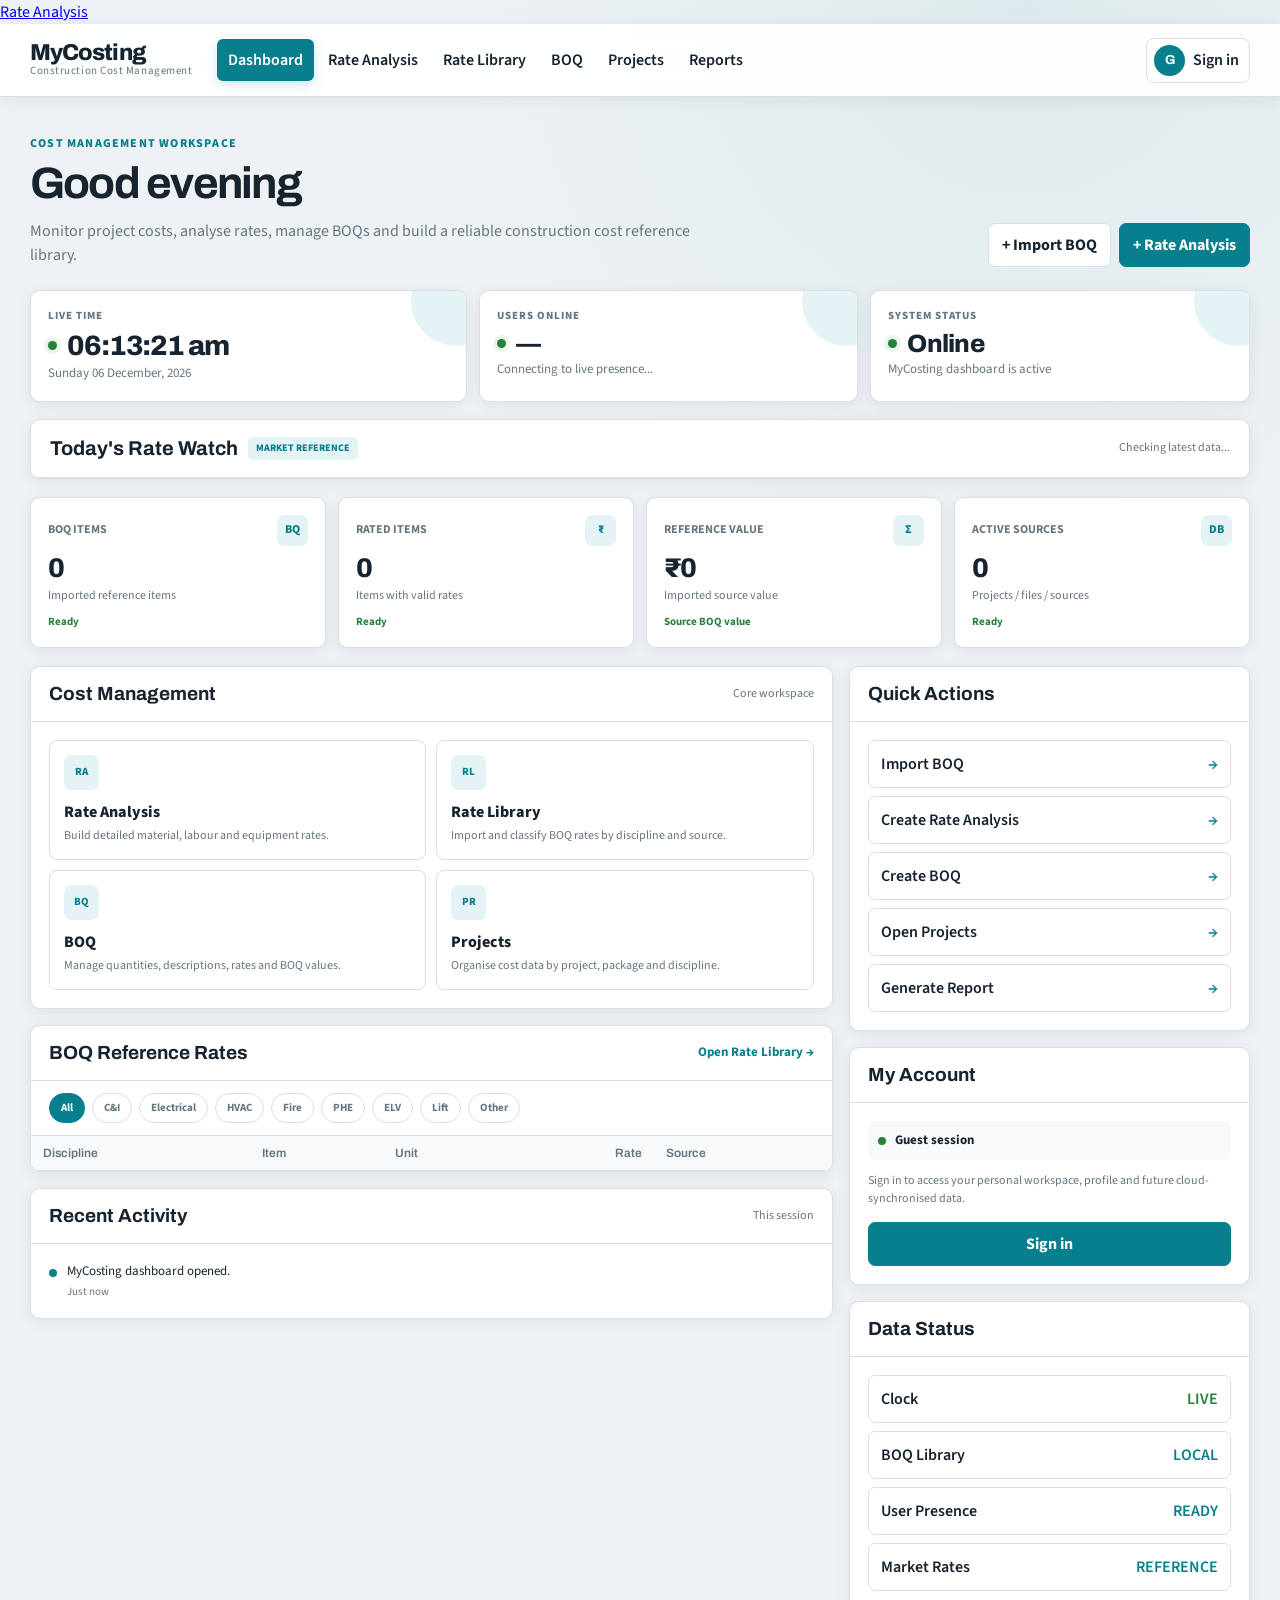
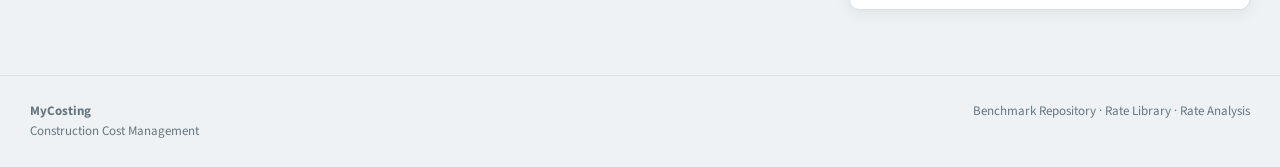
==== commit a5514365: "Merge 4024741588c8a2eb6861efd03effd34ad804b221 into c1e04a135c5818b244b8f3fdeb318a549cfe63f2" ====
--- a/index.html
+++ b/index.html
@@ -2,6 +2,7 @@
 <html lang="en">
 <head>
 <meta charset="utf-8">
+<a href="rate-analysis.html">Rate Analysis</a>
 <meta name="viewport" content="width=device-width, initial-scale=1, viewport-fit=cover">
 
 <title>MyCosting – Construction Cost Management</title>
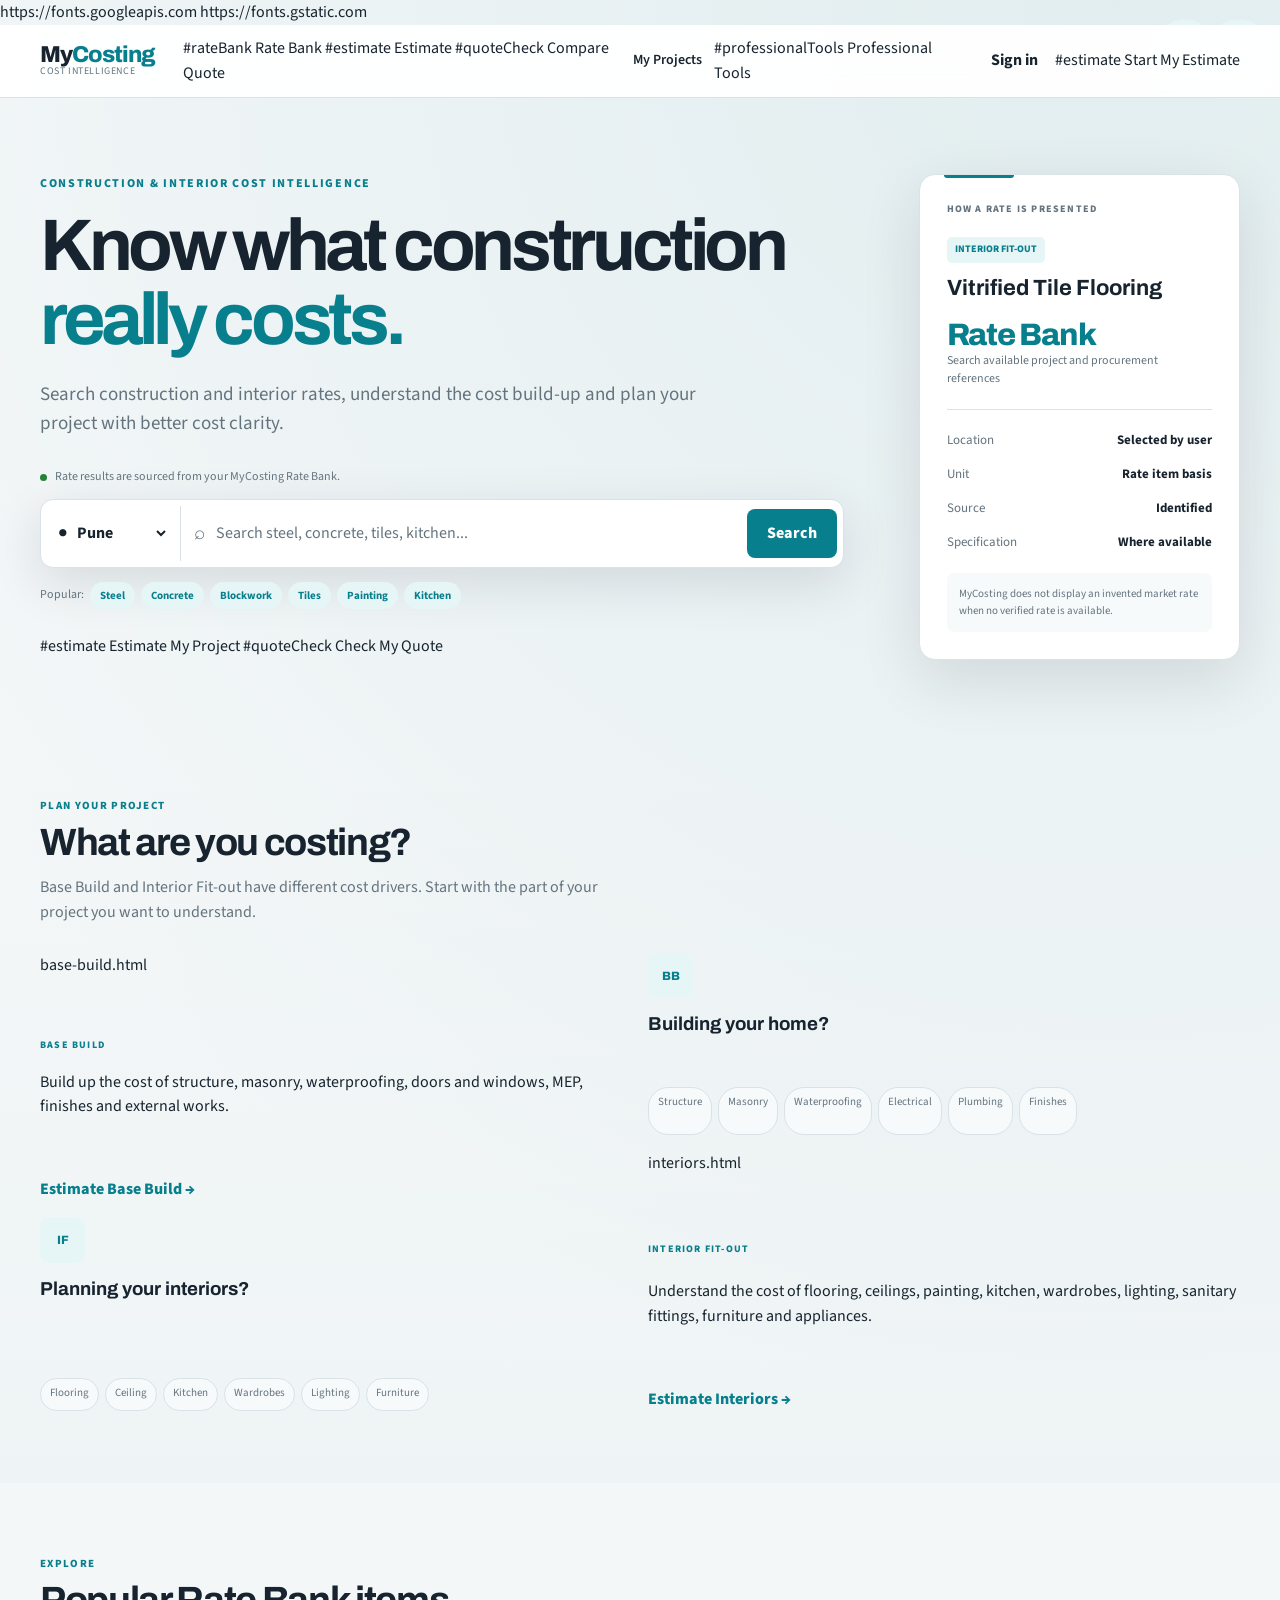
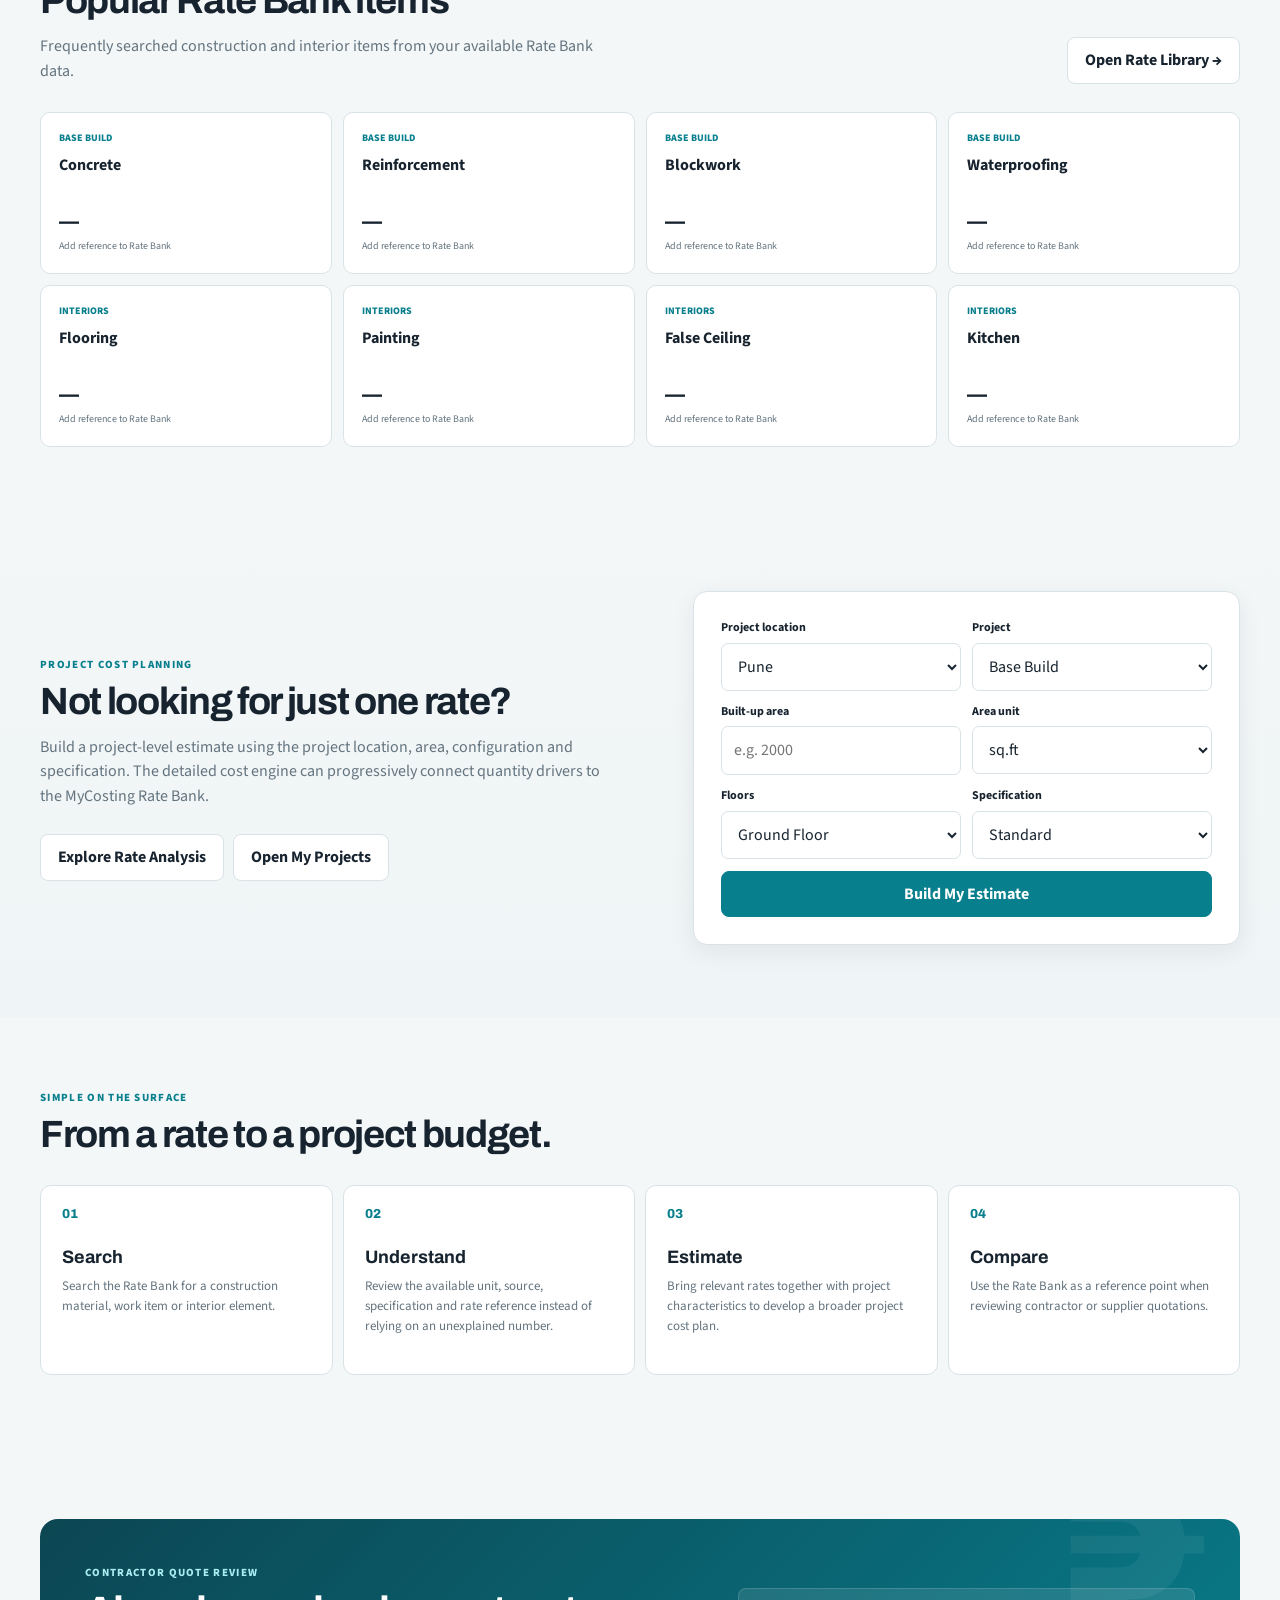
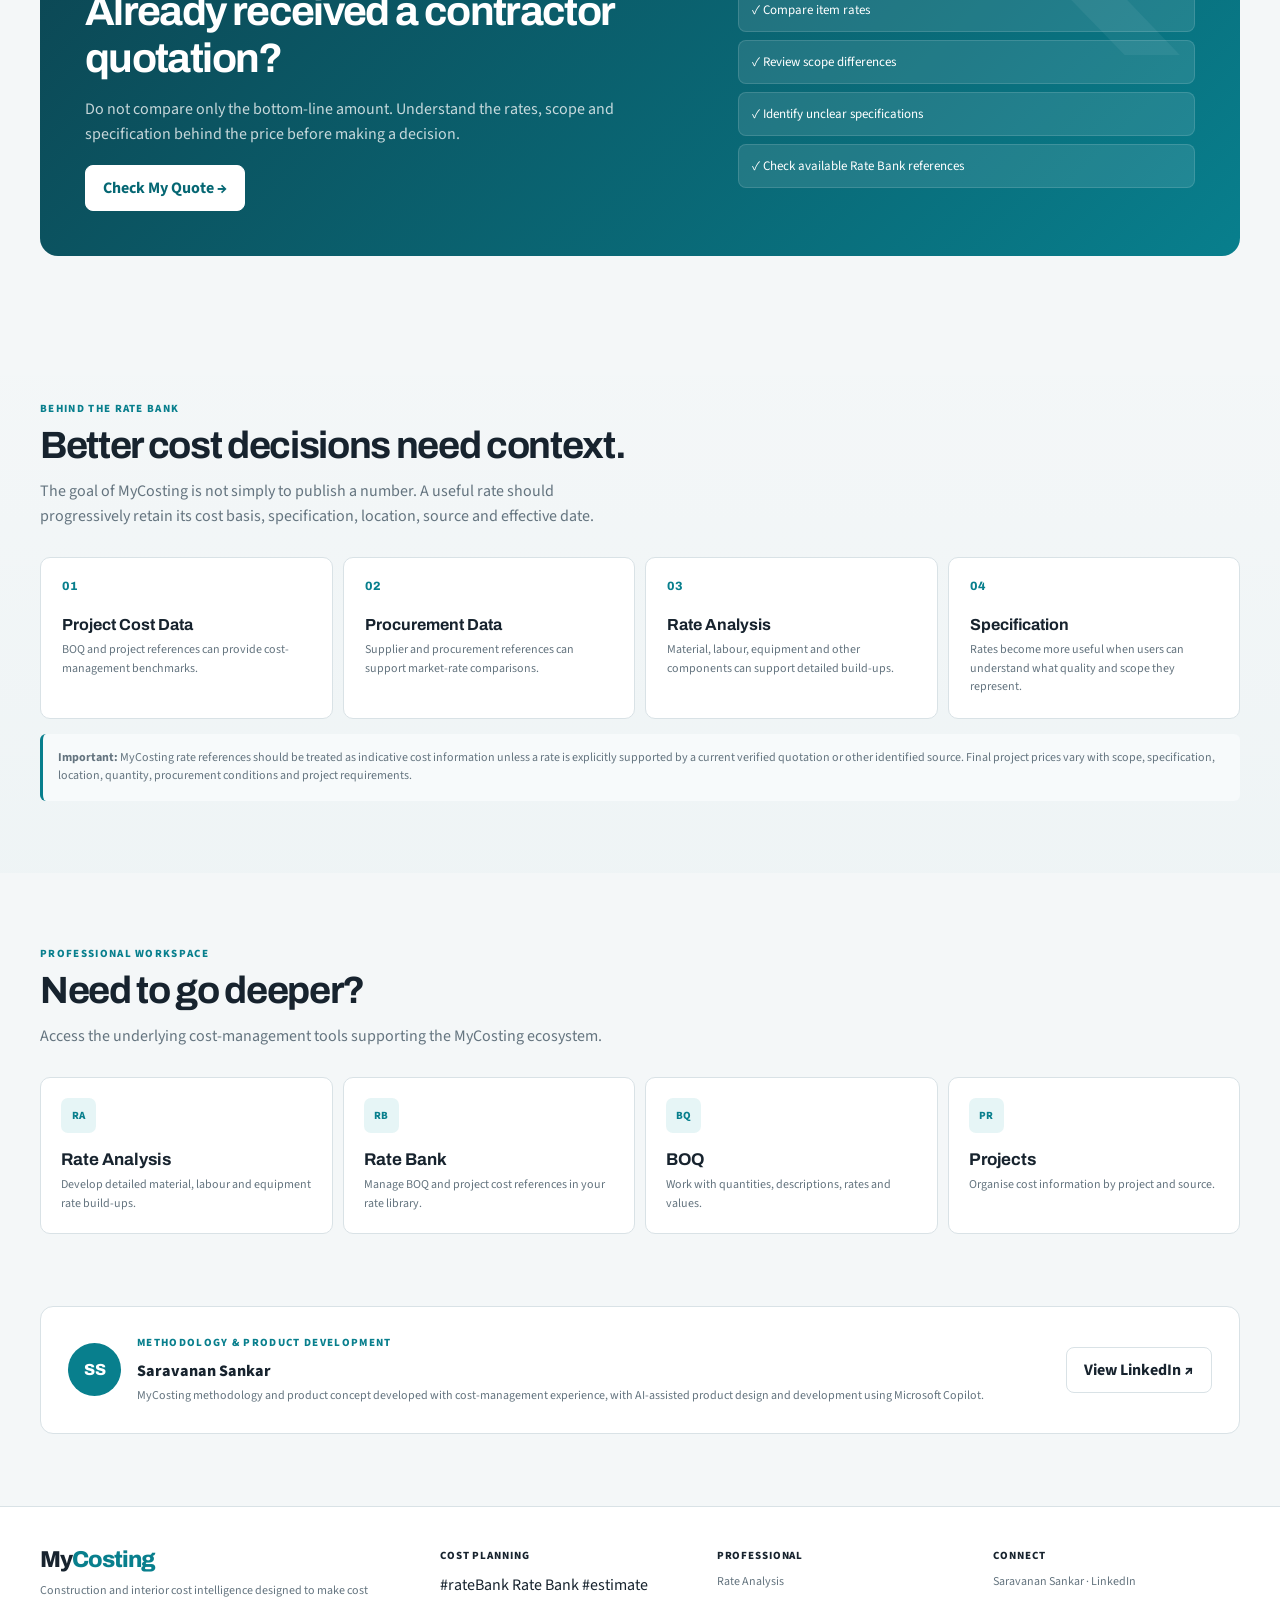
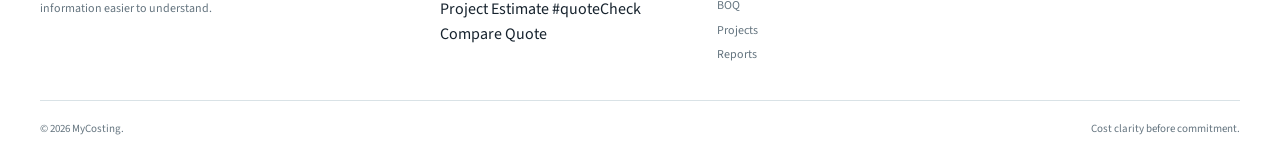
==== commit b2bb06d8: "Update index.html" ====
--- a/index.html
+++ b/index.html
@@ -2,59 +2,107 @@
 <html lang="en">
 <head>
 <meta charset="utf-8">
-<a href="rate-analysis.html">Rate Analysis</a>
 <meta name="viewport" content="width=device-width, initial-scale=1, viewport-fit=cover">
 
-<title>MyCosting – Construction Cost Management</title>
-
-<link href="https://fonts.googleapis.com/css2?family=Archivo:wght@500;600;700;800&family=Source+Sans+3:wght@400;500;600;700&display=swap" rel="stylesheet">
+<title>MyCosting | Construction & Interior Cost Intelligence</title>
+
+<meta
+  name="description"
+  content="Search construction and interior rates, estimate project costs and understand where your construction budget goes with MyCosting."
+>
+
+https://fonts.googleapis.com
+https://fonts.gstatic.com
+
+<link
+  href="https://fonts.googleapis.com/css2?family=Archivo:wght@500;600;700;800&family=Source+Sans+3:wght@400;500;600;700&display=swap"
+  rel="stylesheet"
+>
 
 <style>
 
+/* =========================================================
+   DESIGN SYSTEM
+   ========================================================= */
+
 :root{
-  --bg:#eef2f4;
+  --bg:#f4f7f8;
   --panel:#ffffff;
-  --panel-soft:#f7f9fa;
+  --panel-soft:#f7fafb;
+
   --ink:#17232e;
-  --mute:#667680;
-  --line:#d8e0e4;
+  --mute:#64747f;
+
+  --line:#d9e2e6;
+
   --accent:#087f8d;
   --accent-dark:#056773;
-  --accent-soft:#e4f4f6;
-  --success:#27803b;
-  --success-soft:#e8f6eb;
-  --warning:#b7791f;
-  --warning-soft:#fff5df;
+  --accent-soft:#e6f5f6;
+
+  --navy:#102a36;
+
+  --green:#25823b;
+  --green-soft:#eaf7ed;
+
+  --amber:#a96c16;
+  --amber-soft:#fff6e3;
+
   --danger:#b42318;
   --danger-soft:#fdecea;
-  --shadow:0 3px 16px rgba(23,35,46,.07);
-  --shadow-hover:0 8px 28px rgba(23,35,46,.12);
-  --radius:10px;
-
-  box-sizing:border-box;
-}
-
-@media (prefers-color-scheme:dark){
-  :root:not([data-theme="light"]){
-    --bg:#11191f;
-    --panel:#1a252d;
-    --panel-soft:#202d35;
-    --ink:#e9eef1;
-    --mute:#9baab4;
-    --line:#30404a;
-    --accent:#4bc5d4;
-    --accent-dark:#39aab9;
+
+  --shadow:
+    0 6px 25px rgba(23,35,46,.07);
+
+  --shadow-large:
+    0 20px 60px rgba(23,35,46,.12);
+
+  --radius:14px;
+  --radius-small:9px;
+}
+
+
+@media(prefers-color-scheme:dark){
+
+  :root{
+
+    --bg:#10191f;
+    --panel:#18242b;
+    --panel-soft:#202e36;
+
+    --ink:#edf3f5;
+    --mute:#9dacb5;
+
+    --line:#30414b;
+
+    --accent:#50c8d5;
+    --accent-dark:#3db2bf;
     --accent-soft:#193b42;
-    --success:#62c978;
-    --success-soft:#19351f;
-    --warning:#e2b35c;
-    --warning-soft:#3a301c;
+
+    --navy:#edf3f5;
+
+    --green:#65ce7b;
+    --green-soft:#193820;
+
+    --amber:#e2b35c;
+    --amber-soft:#392f1b;
+
     --danger:#ef766c;
-    --danger-soft:#3b211f;
-    --shadow:0 4px 18px rgba(0,0,0,.20);
-    --shadow-hover:0 10px 32px rgba(0,0,0,.30);
+    --danger-soft:#3a211f;
+
+    --shadow:
+      0 10px 35px rgba(0,0,0,.20);
+
+    --shadow-large:
+      0 25px 70px rgba(0,0,0,.30);
+
   }
-}
+
+}
+
+
+/* =========================================================
+   GLOBAL
+   ========================================================= */
 
 *{
   box-sizing:border-box;
@@ -65,18 +113,45 @@
 }
 
 body{
+
   margin:0;
+
+  color:var(--ink);
+
   background:
-    radial-gradient(circle at 80% 0%,rgba(8,127,141,.07),transparent 28%),
+    radial-gradient(
+      circle at 87% 0%,
+      rgba(8,127,141,.08),
+      transparent 28%
+    ),
     var(--bg);
-  color:var(--ink);
-  font:400 16px/1.5 "Source Sans 3",system-ui,sans-serif;
-}
-
-h1,h2,h3{
-  font-family:Archivo,system-ui,sans-serif;
+
+  font:
+    400 16px/1.55
+    "Source Sans 3",
+    system-ui,
+    sans-serif;
+
+}
+
+h1,
+h2,
+h3,
+h4{
+
   margin:0;
-  line-height:1.15;
+
+  font-family:
+    Archivo,
+    system-ui,
+    sans-serif;
+
+  line-height:1.13;
+
+}
+
+p{
+  margin-top:0;
 }
 
 button,
@@ -90,1101 +165,2426 @@
 }
 
 a{
+  color:inherit;
   -webkit-tap-highlight-color:transparent;
 }
 
 .wrap{
-  width:min(1220px,calc(100% - 32px));
+
+  width:min(
+    1200px,
+    calc(100% - 36px)
+  );
+
   margin:auto;
-}
+
+}
+
+.muted{
+  color:var(--mute);
+}
+
+.section{
+
+  padding:72px 0;
+
+}
+
+.section-soft{
+
+  background:
+    linear-gradient(
+      180deg,
+      transparent,
+      rgba(8,127,141,.025)
+    );
+
+}
+
+.section-kicker{
+
+  margin-bottom:8px;
+
+  color:var(--accent);
+
+  font-size:11px;
+  font-weight:800;
+
+  letter-spacing:.12em;
+  text-transform:uppercase;
+
+}
+
+.section-title{
+
+  font-size:
+    clamp(
+      27px,
+      4vw,
+      38px
+    );
+
+  letter-spacing:-.035em;
+
+}
+
+.section-description{
+
+  max-width:570px;
+
+  margin:
+    11px 0 0;
+
+  color:var(--mute);
+
+  font-size:16px;
+
+}
+
+.section-heading{
+
+  display:flex;
+
+  align-items:flex-end;
+  justify-content:space-between;
+
+  gap:30px;
+
+  margin-bottom:28px;
+
+}
+
+
+/* =========================================================
+   BUTTONS
+   ========================================================= */
+
+.btn{
+
+  display:inline-flex;
+
+  align-items:center;
+  justify-content:center;
+
+  gap:7px;
+
+  min-height:43px;
+
+  padding:
+    10px 17px;
+
+  color:var(--ink);
+
+  background:var(--panel);
+
+  border:
+    1px solid
+    var(--line);
+
+  border-radius:8px;
+
+  text-decoration:none;
+
+  font-weight:700;
+
+  transition:.18s ease;
+
+}
+
+.btn:hover{
+
+  border-color:
+    var(--accent);
+
+  transform:
+    translateY(-1px);
+
+}
+
+.btn.primary{
+
+  color:#fff;
+
+  background:
+    var(--accent);
+
+  border-color:
+    var(--accent);
+
+}
+
+.btn.primary:hover{
+
+  background:
+    var(--accent-dark);
+
+  border-color:
+    var(--accent-dark);
+
+}
+
+.btn.large{
+
+  min-height:49px;
+
+  padding:
+    12px 20px;
+
+}
+
 
 /* =========================================================
    HEADER
    ========================================================= */
 
-header{
+.site-header{
+
   position:sticky;
+
   top:0;
+
   z-index:1000;
-  background:rgba(255,255,255,.94);
-  backdrop-filter:blur(14px);
-  border-bottom:1px solid var(--line);
-  box-shadow:var(--shadow);
+
+  background:
+    rgba(255,255,255,.94);
+
+  backdrop-filter:
+    blur(16px);
+
+  border-bottom:
+    1px solid
+    var(--line);
+
+}
+
+@media(prefers-color-scheme:dark){
+
+  .site-header{
+
+    background:
+      rgba(16,25,31,.94);
+
+  }
+
 }
 
 .nav{
+
   min-height:72px;
+
   display:flex;
+
   align-items:center;
-  gap:25px;
+
+  gap:28px;
+
 }
 
 .brand{
+
   flex:0 0 auto;
+
+  text-decoration:none;
+
 }
 
 .brand-main{
-  font:800 23px Archivo,sans-serif;
+
+  font:
+    800 23px
+    Archivo,
+    sans-serif;
+
+  letter-spacing:-.045em;
+
+}
+
+.brand-main span{
+  color:var(--accent);
+}
+
+.brand-sub{
+
+  margin-top:-3px;
+
+  color:var(--mute);
+
+  font-size:10px;
+
+  letter-spacing:.06em;
+
+}
+
+.main-nav{
+
+  flex:1;
+
+  display:flex;
+
+  align-items:center;
+
+  gap:2px;
+
+}
+
+.main-nav a{
+
+  padding:
+    8px 10px;
+
+  color:var(--ink);
+
+  border-radius:6px;
+
+  text-decoration:none;
+
+  font-size:14px;
+  font-weight:600;
+
+  white-space:nowrap;
+
+  transition:.18s;
+
+}
+
+.main-nav a:hover{
+
+  color:var(--accent);
+
+  background:
+    var(--accent-soft);
+
+}
+
+.header-actions{
+
+  display:flex;
+
+  align-items:center;
+
+  gap:8px;
+
+}
+
+.signin{
+
+  border:0;
+
+  background:transparent;
+
+  color:var(--ink);
+
+  font-weight:700;
+
+  padding:9px;
+
+}
+
+.mobile-menu-button{
+
+  display:none;
+
+  width:40px;
+  height:40px;
+
+  border:
+    1px solid
+    var(--line);
+
+  border-radius:7px;
+
+  background:
+    var(--panel);
+
+  color:
+    var(--ink);
+
+  font-size:19px;
+
+}
+
+
+/* =========================================================
+   HERO
+   ========================================================= */
+
+.hero{
+
+  min-height:610px;
+
+  padding:
+    76px 0 65px;
+
+  display:grid;
+
+  grid-template-columns:
+    minmax(0,1.55fr)
+    minmax(300px,.62fr);
+
+  gap:75px;
+
+  align-items:center;
+
+}
+
+.hero-kicker{
+
+  color:var(--accent);
+
+  font-size:12px;
+  font-weight:800;
+
+  text-transform:uppercase;
+
+  letter-spacing:.14em;
+
+  margin-bottom:16px;
+
+}
+
+.hero h1{
+
+  max-width:760px;
+
+  font-size:
+    clamp(
+      44px,
+      6.2vw,
+      73px
+    );
+
+  line-height:1.01;
+
+  letter-spacing:-.06em;
+
+}
+
+.hero h1 span{
+
+  color:
+    var(--accent);
+
+}
+
+.hero-copy{
+
+  max-width:670px;
+
+  margin:
+    23px 0 30px;
+
+  color:
+    var(--mute);
+
+  font-size:19px;
+
+  line-height:1.55;
+
+}
+
+.hero-note{
+
+  display:flex;
+
+  align-items:center;
+
+  gap:8px;
+
+  margin-bottom:12px;
+
+  color:
+    var(--mute);
+
+  font-size:12px;
+
+}
+
+.hero-note-dot{
+
+  width:7px;
+  height:7px;
+
+  border-radius:50%;
+
+  background:
+    var(--green);
+
+}
+
+
+/* =========================================================
+   RATE SEARCH
+   ========================================================= */
+
+.rate-search{
+
+  max-width:820px;
+
+  display:flex;
+
+  padding:6px;
+
+  background:
+    var(--panel);
+
+  border:
+    1px solid
+    var(--line);
+
+  border-radius:13px;
+
+  box-shadow:
+    0 15px 50px
+    rgba(23,35,46,.12);
+
+  transition:.18s;
+
+}
+
+.rate-search:focus-within{
+
+  border-color:
+    var(--accent);
+
+  box-shadow:
+    0 15px 50px
+    rgba(23,35,46,.12),
+    0 0 0 3px
+    var(--accent-soft);
+
+}
+
+.location-select{
+
+  display:flex;
+
+  align-items:center;
+
+  gap:5px;
+
+  padding:
+    0 11px;
+
+  border-right:
+    1px solid
+    var(--line);
+
+}
+
+.location-select select{
+
+  max-width:115px;
+
+  border:0;
+
+  outline:0;
+
+  background:
+    transparent;
+
+  color:
+    var(--ink);
+
+  font-weight:700;
+
+}
+
+.search-field{
+
+  flex:1;
+
+  min-width:0;
+
+  display:flex;
+
+  align-items:center;
+
+}
+
+.search-symbol{
+
+  margin-left:13px;
+
+  color:
+    var(--mute);
+
+  font-size:19px;
+
+}
+
+.search-field input{
+
+  flex:1;
+
+  min-width:0;
+
+  padding:
+    15px 11px;
+
+  border:0;
+
+  outline:0;
+
+  background:
+    transparent;
+
+  color:
+    var(--ink);
+
+}
+
+.search-field input::placeholder{
+
+  color:
+    var(--mute);
+
+}
+
+.search-button{
+
+  border:0;
+
+  border-radius:8px;
+
+  padding:
+    12px 20px;
+
+  color:#fff;
+
+  background:
+    var(--accent);
+
+  font-weight:800;
+
+}
+
+.search-button:hover{
+
+  background:
+    var(--accent-dark);
+
+}
+
+.popular-searches{
+
+  display:flex;
+
+  flex-wrap:wrap;
+
+  align-items:center;
+
+  gap:6px;
+
+  margin-top:14px;
+
+  color:
+    var(--mute);
+
+  font-size:12px;
+
+}
+
+.popular-searches button{
+
+  padding:
+    5px 10px;
+
+  color:
+    var(--accent);
+
+  background:
+    var(--accent-soft);
+
+  border:0;
+
+  border-radius:20px;
+
+  font-size:11px;
+  font-weight:700;
+
+}
+
+.popular-searches button:hover{
+
+  color:#fff;
+
+  background:
+    var(--accent);
+
+}
+
+.hero-actions{
+
+  display:flex;
+
+  flex-wrap:wrap;
+
+  gap:9px;
+
+  margin-top:25px;
+
+}
+
+
+/* =========================================================
+   HERO PREVIEW CARD
+   ========================================================= */
+
+.hero-card{
+
+  position:relative;
+
+  padding:27px;
+
+  background:
+    var(--panel);
+
+  border:
+    1px solid
+    var(--line);
+
+  border-radius:16px;
+
+  box-shadow:
+    var(--shadow-large);
+
+}
+
+.hero-card::before{
+
+  content:"";
+
+  position:absolute;
+
+  top:0;
+  left:24px;
+
+  width:70px;
+  height:3px;
+
+  border-radius:
+    0 0 4px 4px;
+
+  background:
+    var(--accent);
+
+}
+
+.preview-label{
+
+  color:
+    var(--mute);
+
+  font-size:10px;
+  font-weight:800;
+
+  letter-spacing:.12em;
+
+  text-transform:uppercase;
+
+}
+
+.preview-badge{
+
+  display:inline-flex;
+
+  margin-top:20px;
+
+  padding:
+    5px 8px;
+
+  color:
+    var(--accent);
+
+  background:
+    var(--accent-soft);
+
+  border-radius:5px;
+
+  font-size:10px;
+  font-weight:800;
+
+}
+
+.hero-card h3{
+
+  margin-top:13px;
+
+  font-size:22px;
+
+}
+
+.preview-value{
+
+  margin-top:17px;
+
+  color:
+    var(--accent);
+
+  font:
+    800 31px
+    Archivo,
+    sans-serif;
+
   letter-spacing:-.04em;
-}
-
-.brand-sub{
-  color:var(--mute);
+
+}
+
+.preview-value small{
+
+  color:
+    var(--mute);
+
+  font:
+    600 13px
+    "Source Sans 3",
+    sans-serif;
+
+}
+
+.preview-context{
+
+  color:
+    var(--mute);
+
+  font-size:12px;
+
+}
+
+.preview-divider{
+
+  height:1px;
+
+  margin:
+    20px 0 13px;
+
+  background:
+    var(--line);
+
+}
+
+.preview-row{
+
+  display:flex;
+
+  justify-content:
+    space-between;
+
+  gap:15px;
+
+  padding:
+    7px 0;
+
+  color:
+    var(--mute);
+
+  font-size:13px;
+
+}
+
+.preview-row strong{
+
+  color:
+    var(--ink);
+
+  font-weight:700;
+
+}
+
+.preview-disclaimer{
+
+  margin-top:14px;
+
+  padding:
+    12px;
+
+  color:
+    var(--mute);
+
+  background:
+    var(--panel-soft);
+
+  border-radius:7px;
+
   font-size:11px;
-  margin-top:-2px;
-  letter-spacing:.05em;
-}
-
-.main-nav{
-  flex:1;
+
+}
+
+
+/* =========================================================
+   SEARCH RESULTS
+   ========================================================= */
+
+.rate-results{
+
+  padding:
+    0 0 65px;
+
+}
+
+.rate-results[hidden]{
+  display:none;
+}
+
+.search-result-head{
+
   display:flex;
+
+  align-items:flex-end;
+
+  justify-content:
+    space-between;
+
+  gap:20px;
+
+  margin-bottom:17px;
+
+}
+
+.search-result-grid{
+
+  display:grid;
+
+  grid-template-columns:
+    repeat(3,1fr);
+
+  gap:12px;
+
+}
+
+.rate-card{
+
+  padding:19px;
+
+  background:
+    var(--panel);
+
+  border:
+    1px solid
+    var(--line);
+
+  border-radius:11px;
+
+  box-shadow:
+    var(--shadow);
+
+  transition:.18s;
+
+}
+
+.rate-card:hover{
+
+  transform:
+    translateY(-2px);
+
+  border-color:
+    var(--accent);
+
+  box-shadow:
+    var(--shadow-large);
+
+}
+
+.rate-card-top{
+
+  display:flex;
+
+  justify-content:
+    space-between;
+
   align-items:center;
-  gap:3px;
-}
-
-.main-nav a{
+
+  gap:10px;
+
+}
+
+.badge{
+
+  display:inline-flex;
+
+  padding:
+    4px 7px;
+
+  color:
+    var(--accent);
+
+  background:
+    var(--accent-soft);
+
+  border-radius:5px;
+
+  font-size:10px;
+  font-weight:800;
+
+}
+
+.rate-source{
+
+  max-width:135px;
+
+  overflow:hidden;
+
+  text-overflow:
+    ellipsis;
+
+  white-space:
+    nowrap;
+
+  color:
+    var(--mute);
+
+  font-size:10px;
+
+}
+
+.rate-card h3{
+
+  margin-top:13px;
+
+  font-size:17px;
+
+}
+
+.rate-value{
+
+  margin-top:14px;
+
+  color:
+    var(--accent);
+
+  font:
+    800 25px
+    Archivo,
+    sans-serif;
+
+}
+
+.rate-value small{
+
+  color:
+    var(--mute);
+
+  font:
+    600 12px
+    "Source Sans 3",
+    sans-serif;
+
+}
+
+.rate-spec{
+
+  min-height:19px;
+
+  margin-top:6px;
+
+  color:
+    var(--mute);
+
+  font-size:12px;
+
+}
+
+.rate-meta{
+
+  display:flex;
+
+  justify-content:
+    space-between;
+
+  align-items:center;
+
+  gap:10px;
+
+  margin-top:16px;
+
+  padding-top:12px;
+
+  border-top:
+    1px solid
+    var(--line);
+
+  color:
+    var(--mute);
+
+  font-size:10px;
+
+}
+
+.rate-meta a{
+
+  color:
+    var(--accent);
+
+  text-decoration:none;
+
+  font-weight:700;
+
+}
+
+.empty-results{
+
+  grid-column:
+    1 / -1;
+
+  padding:44px 20px;
+
+  text-align:center;
+
+  color:
+    var(--mute);
+
+  background:
+    var(--panel);
+
+  border:
+    1px dashed
+    var(--line);
+
+  border-radius:12px;
+
+}
+
+.empty-results strong{
+
+  display:block;
+
+  margin-bottom:5px;
+
+  color:
+    var(--ink);
+
+  font-size:17px;
+
+}
+
+
+/* =========================================================
+   PROJECT JOURNEYS
+   ========================================================= */
+
+.journey-grid{
+
+  display:grid;
+
+  grid-template-columns:
+    1fr 1fr;
+
+  gap:16px;
+
+}
+
+.journey-card{
+
+  display:block;
+
+  position:relative;
+
+  min-height:345px;
+
+  padding:30px;
+
+  overflow:hidden;
+
   color:var(--ink);
+
+  background:
+    var(--panel);
+
+  border:
+    1px solid
+    var(--line);
+
+  border-radius:15px;
+
   text-decoration:none;
-  padding:9px 11px;
+
+  transition:.2s ease;
+
+}
+
+.journey-card:hover{
+
+  transform:
+    translateY(-3px);
+
+  border-color:
+    var(--accent);
+
+  box-shadow:
+    var(--shadow-large);
+
+}
+
+.journey-number{
+
+  position:absolute;
+
+  right:20px;
+  top:3px;
+
+  color:
+    var(--accent-soft);
+
+  font:
+    800 95px
+    Archivo,
+    sans-serif;
+
+  letter-spacing:-.07em;
+
+}
+
+.journey-icon{
+
+  width:45px;
+  height:45px;
+
+  display:grid;
+
+  place-items:center;
+
+  color:
+    var(--accent);
+
+  background:
+    var(--accent-soft);
+
+  border-radius:9px;
+
+  font:
+    800 12px
+    Archivo,
+    sans-serif;
+
+}
+
+.journey-type{
+
+  margin-top:24px;
+
+  color:
+    var(--accent);
+
+  font-size:10px;
+  font-weight:800;
+
+  letter-spacing:.12em;
+
+}
+
+.journey-card h3{
+
+  margin-top:7px;
+
+  font-size:27px;
+
+}
+
+.journey-card p{
+
+  max-width:500px;
+
+  margin-top:11px;
+
+  color:
+    var(--mute);
+
+}
+
+.journey-tags{
+
+  display:flex;
+
+  flex-wrap:wrap;
+
+  gap:6px;
+
+  margin-top:17px;
+
+}
+
+.journey-tags span{
+
+  padding:
+    5px 9px;
+
+  color:
+    var(--mute);
+
+  background:
+    var(--panel-soft);
+
+  border:
+    1px solid
+    var(--line);
+
+  border-radius:20px;
+
+  font-size:11px;
+
+}
+
+.journey-link{
+
+  display:block;
+
+  margin-top:26px;
+
+  color:
+    var(--accent);
+
+  font-weight:800;
+
+}
+
+
+/* =========================================================
+   POPULAR RATE BANK
+   ========================================================= */
+
+.popular-rate-grid{
+
+  display:grid;
+
+  grid-template-columns:
+    repeat(4,1fr);
+
+  gap:11px;
+
+}
+
+.popular-rate-card{
+
+  padding:18px;
+
+  background:
+    var(--panel);
+
+  border:
+    1px solid
+    var(--line);
+
+  border-radius:10px;
+
+  transition:.18s;
+
+}
+
+.popular-rate-card:hover{
+
+  border-color:
+    var(--accent);
+
+  transform:
+    translateY(-2px);
+
+}
+
+.popular-category{
+
+  color:
+    var(--accent);
+
+  font-size:10px;
+  font-weight:800;
+
+  text-transform:
+    uppercase;
+
+}
+
+.popular-name{
+
+  min-height:44px;
+
+  margin-top:7px;
+
+  font-weight:700;
+
+}
+
+.popular-price{
+
+  margin-top:13px;
+
+  font:
+    800 20px
+    Archivo,
+    sans-serif;
+
+}
+
+.popular-price small{
+
+  color:
+    var(--mute);
+
+  font:
+    600 11px
+    "Source Sans 3",
+    sans-serif;
+
+}
+
+.popular-source{
+
+  margin-top:7px;
+
+  color:
+    var(--mute);
+
+  font-size:10px;
+
+}
+
+
+/* =========================================================
+   PROJECT ESTIMATOR
+   ========================================================= */
+
+.estimator{
+
+  display:grid;
+
+  grid-template-columns:
+    1fr .9fr;
+
+  gap:45px;
+
+  align-items:center;
+
+}
+
+.estimator-form{
+
+  padding:27px;
+
+  background:
+    var(--panel);
+
+  border:
+    1px solid
+    var(--line);
+
+  border-radius:14px;
+
+  box-shadow:
+    var(--shadow);
+
+}
+
+.form-row{
+
+  display:grid;
+
+  grid-template-columns:
+    1fr 1fr;
+
+  gap:11px;
+
+}
+
+.field{
+
+  margin-bottom:12px;
+
+}
+
+.field label{
+
+  display:block;
+
+  margin-bottom:5px;
+
+  font-size:12px;
+  font-weight:700;
+
+}
+
+.field input,
+.field select{
+
+  width:100%;
+
+  padding:
+    11px 12px;
+
+  outline:0;
+
+  color:
+    var(--ink);
+
+  background:
+    var(--panel);
+
+  border:
+    1px solid
+    var(--line);
+
+  border-radius:7px;
+
+}
+
+.field input:focus,
+.field select:focus{
+
+  border-color:
+    var(--accent);
+
+  box-shadow:
+    0 0 0 3px
+    var(--accent-soft);
+
+}
+
+.estimate-message{
+
+  display:none;
+
+  margin-top:13px;
+
+  padding:12px;
+
+  color:
+    var(--mute);
+
+  background:
+    var(--panel-soft);
+
+  border-radius:7px;
+
+  font-size:12px;
+
+}
+
+.estimate-message.visible{
+  display:block;
+}
+
+
+/* =========================================================
+   PROBLEM / SOLUTION STEPS
+   ========================================================= */
+
+.steps-grid{
+
+  display:grid;
+
+  grid-template-columns:
+    repeat(4,1fr);
+
+  gap:10px;
+
+}
+
+.step{
+
+  position:relative;
+
+  min-height:190px;
+
+  padding:21px;
+
+  background:
+    var(--panel);
+
+  border:
+    1px solid
+    var(--line);
+
+  border-radius:11px;
+
+}
+
+.step-number{
+
+  color:
+    var(--accent);
+
+  font:
+    800 13px
+    Archivo,
+    sans-serif;
+
+}
+
+.step h3{
+
+  margin-top:26px;
+
+  font-size:18px;
+
+}
+
+.step p{
+
+  margin:
+    8px 0 0;
+
+  color:
+    var(--mute);
+
+  font-size:13px;
+
+}
+
+
+/* =========================================================
+   QUOTE CHECK
+   ========================================================= */
+
+.quote-box{
+
+  position:relative;
+
+  overflow:hidden;
+
+  display:grid;
+
+  grid-template-columns:
+    1.15fr .85fr;
+
+  gap:35px;
+
+  align-items:center;
+
+  padding:45px;
+
+  color:#fff;
+
+  background:
+    linear-gradient(
+      135deg,
+      #0c4653,
+      #087f8d
+    );
+
+  border-radius:18px;
+
+}
+
+.quote-box::after{
+
+  content:"₹";
+
+  position:absolute;
+
+  right:33px;
+  top:-75px;
+
+  color:
+    rgba(255,255,255,.06);
+
+  font:
+    800 240px
+    Archivo,
+    sans-serif;
+
+}
+
+.quote-box h2{
+
+  max-width:600px;
+
+  margin-top:6px;
+
+  font-size:
+    clamp(
+      28px,
+      4vw,
+      41px
+    );
+
+  letter-spacing:-.04em;
+
+}
+
+.quote-box p{
+
+  max-width:600px;
+
+  margin:
+    15px 0 0;
+
+  color:
+    rgba(255,255,255,.77);
+
+}
+
+.quote-list{
+
+  position:relative;
+
+  z-index:2;
+
+  display:grid;
+
+  gap:8px;
+
+}
+
+.quote-item{
+
+  padding:
+    11px 13px;
+
+  background:
+    rgba(255,255,255,.1);
+
+  border:
+    1px solid
+    rgba(255,255,255,.13);
+
+  border-radius:8px;
+
+  font-size:13px;
+
+}
+
+.quote-action{
+
+  margin-top:18px;
+
+}
+
+.quote-action .btn{
+
+  color:
+    var(--accent-dark);
+
+  background:#fff;
+
+  border-color:#fff;
+
+}
+
+
+/* =========================================================
+   RATE METHODOLOGY
+   ========================================================= */
+
+.method-grid{
+
+  display:grid;
+
+  grid-template-columns:
+    repeat(4,1fr);
+
+  gap:10px;
+
+}
+
+.method-card{
+
+  padding:21px;
+
+  background:
+    var(--panel);
+
+  border:
+    1px solid
+    var(--line);
+
+  border-radius:10px;
+
+}
+
+.method-code{
+
+  color:
+    var(--accent);
+
+  font:
+    800 12px
+    Archivo,
+    sans-serif;
+
+}
+
+.method-card h3{
+
+  margin-top:23px;
+
+  font-size:16px;
+
+}
+
+.method-card p{
+
+  margin:
+    7px 0 0;
+
+  color:
+    var(--mute);
+
+  font-size:12px;
+
+}
+
+.method-note{
+
+  margin-top:15px;
+
+  padding:15px;
+
+  color:
+    var(--mute);
+
+  background:
+    var(--panel-soft);
+
+  border-left:
+    3px solid
+    var(--accent);
+
   border-radius:6px;
-  font-weight:600;
-  white-space:nowrap;
-  transition:.18s ease;
-}
-
-.main-nav a:hover{
-  background:var(--accent-soft);
-  color:var(--accent);
-}
-
-.main-nav a.active{
-  background:var(--accent);
-  color:white;
-  box-shadow:0 4px 12px rgba(8,127,141,.18);
-}
+
+  font-size:12px;
+
+}
+
 
 /* =========================================================
-   USER
+   PROFESSIONAL TOOLS
    ========================================================= */
 
-.user-area{
-  position:relative;
-  flex:0 0 auto;
-}
-
-.signin-btn{
-  display:flex;
-  align-items:center;
-  gap:8px;
-  border:1px solid var(--line);
-  background:var(--panel);
-  color:var(--ink);
-  border-radius:8px;
-  padding:6px 10px 6px 7px;
-  font-weight:600;
+.tools-grid{
+
+  display:grid;
+
+  grid-template-columns:
+    repeat(4,1fr);
+
+  gap:10px;
+
+}
+
+.tool-card{
+
+  display:block;
+
+  padding:20px;
+
+  color:
+    var(--ink);
+
+  background:
+    var(--panel);
+
+  border:
+    1px solid
+    var(--line);
+
+  border-radius:10px;
+
+  text-decoration:none;
+
   transition:.18s;
-}
-
-.signin-btn:hover{
-  border-color:var(--accent);
-  box-shadow:0 4px 12px rgba(8,127,141,.10);
-}
-
-.avatar{
-  width:31px;
-  height:31px;
-  border-radius:50%;
-  background:var(--accent);
-  color:white;
+
+}
+
+.tool-card:hover{
+
+  border-color:
+    var(--accent);
+
+  transform:
+    translateY(-2px);
+
+}
+
+.tool-code{
+
+  width:35px;
+  height:35px;
+
   display:grid;
+
   place-items:center;
-  font:700 13px Archivo,sans-serif;
-}
-
-.user-name{
-  max-width:120px;
-  overflow:hidden;
-  text-overflow:ellipsis;
-}
-
-.profile-menu{
-  display:none;
-  position:absolute;
-  right:0;
-  top:calc(100% + 10px);
-  width:270px;
-  background:var(--panel);
-  border:1px solid var(--line);
-  border-radius:10px;
-  box-shadow:0 15px 45px rgba(0,0,0,.15);
-  overflow:hidden;
-}
-
-.profile-menu.open{
-  display:block;
-  animation:menuIn .18s ease;
-}
-
-@keyframes menuIn{
-  from{opacity:0;transform:translateY(-5px)}
-  to{opacity:1;transform:translateY(0)}
-}
-
-.profile-top{
-  padding:17px;
-  border-bottom:1px solid var(--line);
-}
-
-.profile-top strong{
-  display:block;
-}
-
-.profile-email{
-  color:var(--mute);
-  font-size:13px;
-  margin-top:2px;
-  word-break:break-word;
-}
-
-.profile-role{
-  display:inline-block;
-  margin-top:9px;
-  padding:4px 8px;
-  border-radius:5px;
-  background:var(--accent-soft);
-  color:var(--accent);
+
+  color:
+    var(--accent);
+
+  background:
+    var(--accent-soft);
+
+  border-radius:7px;
+
   font-size:11px;
   font-weight:800;
-  text-transform:uppercase;
-}
-
-.profile-menu button{
-  width:100%;
-  text-align:left;
-  border:0;
-  background:transparent;
-  padding:12px 16px;
-  color:var(--ink);
-}
-
-.profile-menu button:hover{
-  background:var(--accent-soft);
-}
+
+}
+
+.tool-card h3{
+
+  margin-top:17px;
+
+  font-size:17px;
+
+}
+
+.tool-card p{
+
+  margin:
+    7px 0 0;
+
+  color:
+    var(--mute);
+
+  font-size:12px;
+
+}
+
 
 /* =========================================================
-   MAIN
+   AUTHOR
    ========================================================= */
 
-main{
-  padding-bottom:65px;
-}
-
-.dashboard-head{
-  padding:38px 0 23px;
+.author-box{
+
   display:flex;
-  align-items:flex-end;
-  justify-content:space-between;
-  gap:20px;
-}
-
-.dashboard-kicker{
-  color:var(--accent);
+
+  align-items:center;
+
+  justify-content:
+    space-between;
+
+  gap:30px;
+
+  padding:27px;
+
+  background:
+    var(--panel);
+
+  border:
+    1px solid
+    var(--line);
+
+  border-radius:13px;
+
+}
+
+.author-avatar{
+
+  flex:0 0 auto;
+
+  width:53px;
+  height:53px;
+
+  display:grid;
+
+  place-items:center;
+
+  color:#fff;
+
+  background:
+    var(--accent);
+
+  border-radius:50%;
+
+  font:
+    800 16px
+    Archivo,
+    sans-serif;
+
+}
+
+.author-left{
+
+  flex:1;
+
+  display:flex;
+
+  align-items:center;
+
+  gap:16px;
+
+}
+
+.author-name{
+
   font-weight:800;
+
+}
+
+.author-copy{
+
+  margin-top:3px;
+
+  color:
+    var(--mute);
+
   font-size:12px;
-  text-transform:uppercase;
-  letter-spacing:.1em;
-}
-
-.dashboard-head h1{
-  font-size:clamp(30px,5vw,44px);
-  margin-top:5px;
-  letter-spacing:-.04em;
-}
-
-.dashboard-head p{
-  color:var(--mute);
-  max-width:700px;
-  margin:10px 0 0;
-}
-
-.head-actions{
-  display:flex;
-  gap:8px;
-  flex-wrap:wrap;
-}
-
-.btn{
-  display:inline-flex;
-  align-items:center;
-  justify-content:center;
-  gap:7px;
-  border:1px solid var(--line);
-  background:var(--panel);
-  color:var(--ink);
-  padding:9px 13px;
-  border-radius:7px;
-  text-decoration:none;
-  font-weight:700;
-  transition:.18s;
-}
-
-.btn:hover{
-  border-color:var(--accent);
-  transform:translateY(-1px);
-}
-
-.btn.primary{
-  background:var(--accent);
-  border-color:var(--accent);
-  color:white;
-}
-
-/* =========================================================
-   LIVE CONTROL BAR
-   ========================================================= */
-
-.live-grid{
-  display:grid;
-  grid-template-columns:1.15fr 1fr 1fr;
-  gap:12px;
-  margin-bottom:17px;
-}
-
-.live-card{
-  position:relative;
-  overflow:hidden;
-  background:var(--panel);
-  border:1px solid var(--line);
-  border-radius:var(--radius);
-  padding:17px;
-  box-shadow:var(--shadow);
-}
-
-.live-card::after{
-  content:"";
-  position:absolute;
-  width:90px;
-  height:90px;
-  right:-35px;
-  top:-35px;
-  border-radius:50%;
-  background:var(--accent-soft);
-}
-
-.live-label{
-  position:relative;
-  z-index:1;
-  color:var(--mute);
-  font-size:11px;
-  font-weight:800;
-  text-transform:uppercase;
-  letter-spacing:.09em;
-}
-
-.live-main{
-  position:relative;
-  z-index:1;
-  display:flex;
-  align-items:center;
-  gap:10px;
-  margin-top:6px;
-}
-
-.live-value{
-  font:800 25px Archivo,sans-serif;
-  letter-spacing:-.03em;
-}
-
-.live-sub{
-  position:relative;
-  z-index:1;
-  color:var(--mute);
-  font-size:13px;
-  margin-top:3px;
-}
-
-.live-dot{
-  width:9px;
-  height:9px;
-  border-radius:50%;
-  background:var(--success);
-  box-shadow:0 0 0 4px var(--success-soft);
-  animation:pulse 1.8s infinite;
-}
-
-@keyframes pulse{
-  0%,100%{box-shadow:0 0 0 3px var(--success-soft)}
-  50%{box-shadow:0 0 0 7px transparent}
-}
-
-.clock{
-  font:800 28px Archivo,sans-serif;
-  letter-spacing:-.04em;
-}
-
-.date-text{
-  color:var(--mute);
-  font-size:13px;
-}
-
-/* =========================================================
-   TODAY RATE WATCH
-   ========================================================= */
-
-.rate-watch{
-  background:var(--panel);
-  border:1px solid var(--line);
-  border-radius:var(--radius);
-  box-shadow:var(--shadow);
-  overflow:hidden;
-  margin-bottom:18px;
-}
-
-.rate-watch-head{
-  padding:17px 19px;
-  border-bottom:1px solid var(--line);
-  display:flex;
-  justify-content:space-between;
-  align-items:center;
-  gap:15px;
-}
-
-.rate-title{
-  display:flex;
-  align-items:center;
-  gap:10px;
-}
-
-.rate-title h2{
-  font-size:20px;
-}
-
-.today-badge{
-  padding:4px 8px;
-  background:var(--accent-soft);
-  color:var(--accent);
-  border-radius:5px;
-  font-size:10px;
-  font-weight:800;
-  text-transform:uppercase;
-}
-
-.rate-update{
-  color:var(--mute);
-  font-size:12px;
-}
-
-.rate-grid{
-  display:grid;
-  grid-template-columns:repeat(5,1fr);
-}
-
-.market-rate{
-  padding:16px;
-  border-right:1px solid var(--line);
-  transition:.18s;
-}
-
-.market-rate:last-child{
-  border-right:0;
-}
-
-.market-rate:hover{
-  background:var(--panel-soft);
-}
-
-.market-name{
-  font-weight:700;
-  font-size:14px;
-}
-
-.market-unit{
-  color:var(--mute);
-  font-size:11px;
-  margin-top:1px;
-}
-
-.market-value{
-  font:800 20px Archivo,sans-serif;
-  margin-top:9px;
-}
-
-.market-change{
-  display:flex;
-  align-items:center;
-  gap:5px;
-  margin-top:4px;
-  font-size:12px;
-  font-weight:700;
-}
-
-.change-up{
-  color:var(--danger);
-}
-
-.change-down{
-  color:var(--success);
-}
-
-.change-flat{
-  color:var(--mute);
-}
-
-.market-source{
-  color:var(--mute);
-  font-size:10px;
-  margin-top:7px;
-}
-
-.market-live{
-  display:inline-flex;
-  align-items:center;
-  gap:4px;
-}
-
-.market-live::before{
-  content:"";
-  width:5px;
-  height:5px;
-  border-radius:50%;
-  background:var(--success);
-}
-
-/* =========================================================
-   SUMMARY CARDS
-   ========================================================= */
-
-.cards{
-  display:grid;
-  grid-template-columns:repeat(4,1fr);
-  gap:12px;
-}
-
-.card{
-  position:relative;
-  overflow:hidden;
-  background:var(--panel);
-  border:1px solid var(--line);
-  border-radius:var(--radius);
-  padding:17px;
-  box-shadow:var(--shadow);
-  transition:.2s;
-}
-
-.card:hover{
-  transform:translateY(-2px);
-  box-shadow:var(--shadow-hover);
-}
-
-.card-top{
-  display:flex;
-  justify-content:space-between;
-  align-items:center;
-  gap:10px;
-}
-
-.card-label{
-  color:var(--mute);
-  font-size:12px;
-  font-weight:700;
-}
-
-.card-icon{
-  width:31px;
-  height:31px;
-  display:grid;
-  place-items:center;
-  border-radius:7px;
-  background:var(--accent-soft);
-  color:var(--accent);
-  font-size:12px;
-  font-weight:800;
-}
-
-.card-value{
-  margin-top:7px;
-  font:800 27px Archivo,sans-serif;
-  letter-spacing:-.03em;
-}
-
-.card-sub{
-  margin-top:4px;
-  color:var(--mute);
-  font-size:12px;
-}
-
-.card-status{
-  margin-top:9px;
-  font-size:11px;
-  color:var(--success);
-  font-weight:700;
-}
-
-/* =========================================================
-   WORKSPACE
-   ========================================================= */
-
-.workspace{
-  display:grid;
-  grid-template-columns:minmax(0,2fr) minmax(290px,1fr);
-  gap:16px;
-  margin-top:18px;
-}
-
-.panel{
-  background:var(--panel);
-  border:1px solid var(--line);
-  border-radius:var(--radius);
-  box-shadow:var(--shadow);
-  overflow:hidden;
-}
-
-.panel-head{
-  padding:16px 18px;
-  border-bottom:1px solid var(--line);
-  display:flex;
-  justify-content:space-between;
-  align-items:center;
-  gap:10px;
-}
-
-.panel-head h2{
-  font-size:19px;
-}
-
-.panel-head a{
-  color:var(--accent);
-  text-decoration:none;
-  font-weight:700;
-  font-size:13px;
-}
-
-.panel-body{
-  padding:18px;
-}
-
-/* =========================================================
-   MODULE GRID
-   ========================================================= */
-
-.module-grid{
-  display:grid;
-  grid-template-columns:repeat(2,1fr);
-  gap:10px;
-}
-
-.module{
-  display:block;
-  border:1px solid var(--line);
-  border-radius:8px;
-  padding:14px;
-  text-decoration:none;
-  color:var(--ink);
-  transition:.18s;
-}
-
-.module:hover{
-  border-color:var(--accent);
-  background:var(--accent-soft);
-  transform:translateY(-2px);
-}
-
-.module-icon{
-  width:35px;
-  height:35px;
-  border-radius:7px;
-  background:var(--accent-soft);
-  color:var(--accent);
-  display:grid;
-  place-items:center;
-  font-size:11px;
-  font-weight:800;
-  margin-bottom:10px;
-}
-
-.module-title{
-  font-weight:800;
-}
-
-.module-description{
-  color:var(--mute);
-  font-size:12px;
-  margin-top:3px;
-}
-
-/* =========================================================
-   DISCIPLINE FILTER
-   ========================================================= */
-
-.filter-row{
-  display:flex;
-  gap:7px;
-  overflow:auto;
-  padding:12px 18px;
-  border-bottom:1px solid var(--line);
-}
-
-.filter-btn{
-  border:1px solid var(--line);
-  background:var(--panel);
-  color:var(--mute);
-  border-radius:20px;
-  padding:6px 11px;
-  font-size:11px;
-  font-weight:700;
-  white-space:nowrap;
-}
-
-.filter-btn:hover,
-.filter-btn.active{
-  background:var(--accent);
-  color:white;
-  border-color:var(--accent);
-}
-
-/* =========================================================
-   TABLE
-   ========================================================= */
-
-.table-wrap{
-  overflow:auto;
-}
-
-table{
-  width:100%;
-  border-collapse:collapse;
-  min-width:700px;
-}
-
-th,
-td{
-  padding:10px 12px;
-  text-align:left;
-  border-bottom:1px solid var(--line);
-  vertical-align:top;
-}
-
-tr:last-child td{
-  border-bottom:0;
-}
-
-th{
-  font:600 12px Archivo,sans-serif;
-  color:var(--mute);
-  background:var(--panel-soft);
-}
-
-tr:hover td{
-  background:var(--panel-soft);
-}
-
-td.rate{
-  text-align:right;
-  font-weight:800;
-  white-space:nowrap;
-}
-
-.badge{
-  display:inline-block;
-  padding:4px 8px;
-  border-radius:5px;
-  background:var(--accent-soft);
-  color:var(--accent);
-  font-size:10px;
-  font-weight:800;
-}
-
-.muted{
-  color:var(--mute);
-  font-size:12px;
-}
-
-.empty{
-  padding:32px 15px;
-  text-align:center;
-  color:var(--mute);
-}
-
-/* =========================================================
-   ACTIVITY
-   ========================================================= */
-
-.activity{
-  display:grid;
-  gap:12px;
-}
-
-.activity-item{
-  display:flex;
-  gap:10px;
-  align-items:flex-start;
-}
-
-.activity-dot{
-  width:8px;
-  height:8px;
-  margin-top:7px;
-  flex:0 0 auto;
-  border-radius:50%;
-  background:var(--accent);
-}
-
-.activity-text{
-  font-size:13px;
-}
-
-.activity-time{
-  color:var(--mute);
-  font-size:11px;
-  margin-top:2px;
-}
-
-/* =========================================================
-   QUICK ACTIONS
-   ========================================================= */
-
-.quick-list{
-  display:grid;
-  gap:8px;
-}
-
-.quick-link{
-  display:flex;
-  justify-content:space-between;
-  align-items:center;
-  gap:12px;
-  border:1px solid var(--line);
-  border-radius:7px;
-  padding:11px 12px;
-  text-decoration:none;
-  color:var(--ink);
-  font-weight:600;
-  transition:.18s;
-}
-
-.quick-link:hover{
-  border-color:var(--accent);
-  background:var(--accent-soft);
-  transform:translateX(2px);
-}
-
-.quick-link span:last-child{
-  color:var(--accent);
-}
-
-/* =========================================================
-   ACCOUNT
-   ========================================================= */
-
-.account-status{
-  display:flex;
-  align-items:center;
-  gap:9px;
-  padding:10px;
-  border-radius:7px;
-  background:var(--panel-soft);
-  margin-bottom:12px;
-}
-
-.account-status-dot{
-  width:8px;
-  height:8px;
-  border-radius:50%;
-  background:var(--success);
-}
-
-.account-status strong{
-  font-size:13px;
-}
-
-/* =========================================================
-   MODALS
-   ========================================================= */
-
-.modal{
-  display:none;
-  position:fixed;
-  inset:0;
-  z-index:2000;
-  background:rgba(10,20,25,.58);
-  padding:20px;
-  align-items:center;
-  justify-content:center;
-}
-
-.modal.open{
-  display:flex;
-}
-
-.modal-box{
-  width:min(430px,100%);
-  background:var(--panel);
-  border:1px solid var(--line);
-  border-radius:11px;
-  box-shadow:0 25px 80px rgba(0,0,0,.25);
-  padding:24px;
-  animation:modalIn .2s ease;
-}
-
-@keyframes modalIn{
-  from{
-    opacity:0;
-    transform:translateY(8px) scale(.98);
-  }
-  to{
-    opacity:1;
-    transform:none;
-  }
-}
-
-.modal-head{
-  display:flex;
-  justify-content:space-between;
-  gap:10px;
-  align-items:flex-start;
-  margin-bottom:18px;
-}
-
-.modal-head h2{
-  font-size:25px;
-}
-
-.close{
-  border:0;
-  background:transparent;
-  color:var(--mute);
-  font-size:22px;
-  padding:0 4px;
-}
-
-.form-group{
-  margin-bottom:13px;
-}
-
-.form-group label{
-  display:block;
-  font-size:13px;
-  font-weight:700;
-  margin-bottom:5px;
-}
-
-.form-group input{
-  width:100%;
-  padding:10px 11px;
-  border:1px solid var(--line);
-  background:var(--panel);
-  color:var(--ink);
-  border-radius:6px;
-  outline:none;
-}
-
-.form-group input:focus{
-  border-color:var(--accent);
-  box-shadow:0 0 0 3px var(--accent-soft);
-}
-
-.login-submit{
-  width:100%;
-  padding:11px;
-  border:1px solid var(--accent);
-  background:var(--accent);
-  color:white;
-  border-radius:6px;
-  font-weight:800;
-  margin-top:5px;
-}
-
-.login-links{
-  display:flex;
-  justify-content:space-between;
-  gap:10px;
-  margin-top:13px;
-  font-size:13px;
-}
-
-.login-links a{
-  color:var(--accent);
-  text-decoration:none;
-}
-
-.login-message{
-  min-height:20px;
-  margin-top:12px;
-  color:var(--mute);
-  font-size:13px;
-}
+
+}
+
 
 /* =========================================================
    FOOTER
    ========================================================= */
 
 footer{
-  border-top:1px solid var(--line);
-  padding:26px 0;
-  color:var(--mute);
+
+  padding:
+    40px 0 27px;
+
+  background:
+    var(--panel);
+
+  border-top:
+    1px solid
+    var(--line);
+
+}
+
+.footer-main{
+
+  display:grid;
+
+  grid-template-columns:
+    1.5fr 1fr 1fr 1fr;
+
+  gap:30px;
+
+}
+
+.footer-brand-copy{
+
+  max-width:340px;
+
+  margin-top:10px;
+
+  color:
+    var(--mute);
+
+  font-size:12px;
+
+}
+
+.footer-title{
+
+  margin-bottom:9px;
+
+  font-size:11px;
+  font-weight:800;
+
+  letter-spacing:.08em;
+
+  text-transform:uppercase;
+
+}
+
+.footer-links{
+
+  display:grid;
+
+  gap:6px;
+
+}
+
+.footer-links a{
+
+  color:
+    var(--mute);
+
+  text-decoration:none;
+
+  font-size:12px;
+
+}
+
+.footer-links a:hover{
+  color:var(--accent);
+}
+
+.footer-bottom{
+
+  display:flex;
+
+  justify-content:
+    space-between;
+
+  gap:20px;
+
+  margin-top:35px;
+
+  padding-top:19px;
+
+  border-top:
+    1px solid
+    var(--line);
+
+  color:
+    var(--mute);
+
+  font-size:11px;
+
+}
+
+
+/* =========================================================
+   MODAL
+   ========================================================= */
+
+.modal{
+
+  display:none;
+
+  position:fixed;
+
+  inset:0;
+
+  z-index:2000;
+
+  align-items:center;
+  justify-content:center;
+
+  padding:20px;
+
+  background:
+    rgba(9,18,23,.63);
+
+}
+
+.modal.open{
+  display:flex;
+}
+
+.modal-box{
+
+  width:min(430px,100%);
+
+  padding:25px;
+
+  background:
+    var(--panel);
+
+  border:
+    1px solid
+    var(--line);
+
+  border-radius:13px;
+
+  box-shadow:
+    0 30px 90px
+    rgba(0,0,0,.28);
+
+}
+
+.modal-head{
+
+  display:flex;
+
+  align-items:flex-start;
+
+  justify-content:
+    space-between;
+
+  margin-bottom:20px;
+
+}
+
+.modal-head h2{
+
+  font-size:25px;
+
+}
+
+.modal-close{
+
+  border:0;
+
+  color:
+    var(--mute);
+
+  background:
+    transparent;
+
+  font-size:23px;
+
+}
+
+.modal-sub{
+
+  margin-top:4px;
+
+  color:
+    var(--mute);
+
   font-size:13px;
-}
-
-.footer-inner{
-  display:flex;
-  justify-content:space-between;
-  gap:20px;
-  flex-wrap:wrap;
-}
+
+}
+
 
 /* =========================================================
-   MOBILE
+   RESPONSIVE
    ========================================================= */
 
-@media(max-width:1050px){
-
-  .live-grid{
-    grid-template-columns:1fr 1fr;
+@media(max-width:1000px){
+
+  .hero{
+
+    gap:35px;
+
   }
 
-  .live-grid .live-card:first-child{
-    grid-column:1/-1;
+  .popular-rate-grid,
+  .tools-grid{
+
+    grid-template-columns:
+      repeat(2,1fr);
+
   }
 
-  .rate-grid{
-    grid-template-columns:repeat(3,1fr);
+  .steps-grid,
+  .method-grid{
+
+    grid-template-columns:
+      repeat(2,1fr);
+
   }
 
-  .market-rate:nth-child(3){
-    border-right:0;
+}
+
+
+@media(max-width:850px){
+
+  .main-nav{
+    display:none;
   }
 
-  .market-rate:nth-child(n+4){
-    border-top:1px solid var(--line);
+  .main-nav.mobile-open{
+
+    position:absolute;
+
+    display:grid;
+
+    left:16px;
+    right:16px;
+
+    top:65px;
+
+    padding:10px;
+
+    background:
+      var(--panel);
+
+    border:
+      1px solid
+      var(--line);
+
+    border-radius:10px;
+
+    box-shadow:
+      var(--shadow-large);
+
   }
 
-  .cards{
-    grid-template-columns:repeat(2,1fr);
+  .mobile-menu-button{
+    display:block;
   }
 
-  .workspace{
-    grid-template-columns:1fr;
+  .header-actions .btn{
+    display:none;
   }
 
-}
-
-@media(max-width:950px){
-
-  .nav{
-    flex-wrap:wrap;
-    padding:10px 0;
+  .hero{
+
+    min-height:auto;
+
+    grid-template-columns:
+      1fr;
+
+    gap:36px;
+
+    padding:
+      55px 0;
+
   }
 
-  .main-nav{
-    order:3;
-    flex-basis:100%;
-    overflow-x:auto;
-    padding-bottom:2px;
+  .hero-card{
+    max-width:540px;
   }
 
-}
-
-@media(max-width:650px){
+  .search-result-grid{
+
+    grid-template-columns:
+      repeat(2,1fr);
+
+  }
+
+  .journey-grid,
+  .estimator,
+  .quote-box{
+
+    grid-template-columns:
+      1fr;
+
+  }
+
+  .quote-box{
+
+    padding:32px;
+
+  }
+
+  .footer-main{
+
+    grid-template-columns:
+      1fr 1fr;
+
+  }
+
+}
+
+
+@media(max-width:600px){
 
   .wrap{
-    width:min(100% - 24px,1220px);
+
+    width:
+      min(
+        100% - 24px,
+        1200px
+      );
+
   }
 
   .brand-sub{
     display:none;
   }
 
-  .dashboard-head{
-    align-items:flex-start;
-    flex-direction:column;
-    padding-top:28px;
-  }
-
-  .head-actions{
-    width:100%;
-  }
-
-  .head-actions .btn{
-    flex:1;
-  }
-
-  .live-grid{
-    grid-template-columns:1fr;
-  }
-
-  .live-grid .live-card:first-child{
-    grid-column:auto;
-  }
-
-  .rate-grid{
-    grid-template-columns:1fr 1fr;
-  }
-
-  .market-rate{
-    border-right:1px solid var(--line);
-    border-top:1px solid var(--line);
-  }
-
-  .market-rate:nth-child(1),
-  .market-rate:nth-child(2){
-    border-top:0;
-  }
-
-  .market-rate:nth-child(even){
-    border-right:0;
-  }
-
-  .cards{
-    grid-template-columns:1fr 1fr;
-  }
-
-  .card{
-    padding:13px;
-  }
-
-  .card-value{
-    font-size:22px;
-  }
-
-  .module-grid{
-    grid-template-columns:1fr;
-  }
-
-  .user-name{
+  .signin{
     display:none;
   }
 
-}
-
-@media(max-width:420px){
-
-  .cards{
-    grid-template-columns:1fr;
+  .section{
+
+    padding:
+      52px 0;
+
   }
 
-  .rate-grid{
-    grid-template-columns:1fr;
+  .hero{
+
+    padding:
+      42px 0;
+
   }
 
-  .market-rate,
-  .market-rate:nth-child(even){
+  .hero h1{
+
+    font-size:43px;
+
+  }
+
+  .hero-copy{
+
+    font-size:16px;
+
+  }
+
+  .rate-search{
+
+    display:block;
+
+  }
+
+  .location-select{
+
+    padding:
+      10px 9px;
+
     border-right:0;
+
+    border-bottom:
+      1px solid
+      var(--line);
+
   }
 
-  .market-rate:nth-child(2){
-    border-top:1px solid var(--line);
+  .search-field{
+
+    padding-top:2px;
+
   }
 
-}
+  .search-field input{
+
+    padding:
+      13px 8px;
+
+  }
+
+  .search-button{
+
+    margin-right:2px;
+
+    padding:
+      11px 13px;
+
+  }
+
+  .search-result-grid,
+  .popular-rate-grid,
+  .steps-grid,
+  .method-grid,
+  .tools-grid{
+
+    grid-template-columns:
+      1fr;
+
+  }
+
+  .section-heading{
+
+    align-items:flex-start;
+
+    flex-direction:column;
+
+  }
+
+  .form-row{
+
+    grid-template-columns:
+      1fr;
+
+  }
+
+  .author-box{
+
+    align-items:flex-start;
+
+    flex-direction:column;
+
+  }
+
+  .footer-main{
+
+    grid-template-columns:
+      1fr;
+
+  }
+
+  .footer-bottom{
+
+    flex-direction:column;
+
+  }
+
+}
+
 
 @media(prefers-reduced-motion:reduce){
 
   *,
   *::before,
   *::after{
+
+    scroll-behavior:auto!important;
     animation:none!important;
     transition:none!important;
-    scroll-behavior:auto!important;
+
   }
 
 }
@@ -1194,996 +2594,1472 @@
 
 <body>
 
-<header>
-
-  <div class="wrap nav">
-
-    <div class="brand">
-      <div class="brand-main">MyCosting</div>
-      <div class="brand-sub">Construction Cost Management</div>
+
+<!-- =======================================================
+     HEADER
+======================================================== -->
+
+<header class="site-header">
+
+<div class="wrap nav">
+
+  <a
+    class="brand"
+    href="index.html"
+    aria-label="MyCosting Home"
+  >
+
+    <div class="brand-main">
+      My<span>Costing</span>
     </div>
 
-    <nav class="main-nav" aria-label="Main navigation">
-
-      <a href="index.html" class="active">Dashboard</a>
-      <a href="rate-analysis.html">Rate Analysis</a>
-      <a href="rate-library.html">Rate Library</a>
-      <a href="boq.html">BOQ</a>
-      <a href="projects.html">Projects</a>
-      <a href="reports.html">Reports</a>
-
-    </nav>
-
-    <div class="user-area">
+    <div class="brand-sub">
+      COST INTELLIGENCE
+    </div>
+
+  </a>
+
+
+  <nav
+    class="main-nav"
+    id="mainNav"
+    aria-label="Main navigation"
+  >
+
+    #rateBank
+      Rate Bank
+    </a>
+
+    #estimate
+      Estimate
+    </a>
+
+    #quoteCheck
+      Compare Quote
+    </a>
+
+    <a href="projects.html">
+      My Projects
+    </a>
+
+    #professionalTools
+      Professional Tools
+    </a>
+
+  </nav>
+
+
+  <div class="header-actions">
+
+    <button
+      class="signin"
+      id="signInButton"
+      type="button"
+    >
+      Sign in
+    </button>
+
+    #estimate
+      Start My Estimate
+    </a>
+
+    <button
+      class="mobile-menu-button"
+      id="mobileMenuButton"
+      type="button"
+      aria-label="Open navigation"
+    >
+      ☰
+    </button>
+
+  </div>
+
+</div>
+
+</header>
+
+
+<main>
+
+
+<!-- =======================================================
+     HERO
+======================================================== -->
+
+<div class="wrap">
+
+<section class="hero">
+
+  <div>
+
+    <div class="hero-kicker">
+      Construction & Interior Cost Intelligence
+    </div>
+
+    <h1>
+      Know what construction
+      <span>really costs.</span>
+    </h1>
+
+    <p class="hero-copy">
+      Search construction and interior rates, understand
+      the cost build-up and plan your project with better
+      cost clarity.
+    </p>
+
+
+    <div class="hero-note">
+
+      <span class="hero-note-dot"></span>
+
+      Rate results are sourced from your
+      MyCosting Rate Bank.
+
+    </div>
+
+
+    <div
+      class="rate-search"
+      id="rateBank"
+    >
+
+      <div class="location-select">
+
+        <span aria-hidden="true">
+          ●
+        </span>
+
+        <select
+          id="rateLocation"
+          aria-label="Rate location"
+        >
+
+          <option value="Pune">
+            Pune
+          </option>
+
+          <option value="Mumbai">
+            Mumbai
+          </option>
+
+          <option value="Bengaluru">
+            Bengaluru
+          </option>
+
+          <option value="Hyderabad">
+            Hyderabad
+          </option>
+
+          <option value="Chennai">
+            Chennai
+          </option>
+
+          <option value="Delhi NCR">
+            Delhi NCR
+          </option>
+
+        </select>
+
+      </div>
+
+
+      <div class="search-field">
+
+        <span
+          class="search-symbol"
+          aria-hidden="true"
+        >
+          ⌕
+        </span>
+
+        <input
+          id="rateSearch"
+          type="search"
+          autocomplete="off"
+          placeholder="Search steel, concrete, tiles, kitchen..."
+          aria-label="Search MyCosting Rate Bank"
+        >
+
+        <button
+          class="search-button"
+          id="rateSearchButton"
+          type="button"
+        >
+          Search
+        </button>
+
+      </div>
+
+    </div>
+
+
+    <div class="popular-searches">
+
+      <span>Popular:</span>
 
       <button
-        class="signin-btn"
-        id="userButton"
         type="button"
+        data-search="steel"
       >
-
-        <span class="avatar" id="avatar">G</span>
-        <span class="user-name" id="userName">Sign in</span>
-
+        Steel
       </button>
 
-      <div class="profile-menu" id="profileMenu">
-
-        <div class="profile-top">
-
-          <strong id="menuName">Guest User</strong>
-
-          <div class="profile-email" id="menuEmail">
-            Sign in to MyCosting
-          </div>
-
-          <span class="profile-role" id="menuRole">
-            Guest
-          </span>
-
-        </div>
-
-        <button type="button" id="profileButton">
-          My Profile
-        </button>
-
-        <button type="button" id="signOutButton" hidden>
-          Sign out
-        </button>
-
-      </div>
+      <button
+        type="button"
+        data-search="concrete"
+      >
+        Concrete
+      </button>
+
+      <button
+        type="button"
+        data-search="block"
+      >
+        Blockwork
+      </button>
+
+      <button
+        type="button"
+        data-search="tile"
+      >
+        Tiles
+      </button>
+
+      <button
+        type="button"
+        data-search="painting"
+      >
+        Painting
+      </button>
+
+      <button
+        type="button"
+        data-search="kitchen"
+      >
+        Kitchen
+      </button>
 
     </div>
 
+
+    <div class="hero-actions">
+
+      #estimate
+        Estimate My Project
+      </a>
+
+      #quoteCheck
+        Check My Quote
+      </a>
+
+    </div>
+
   </div>
 
-</header>
-
-
-<main>
+
+  <!-- SAMPLE RESULT CARD -->
+
+  <div class="hero-card">
+
+    <div class="preview-label">
+      HOW A RATE IS PRESENTED
+    </div>
+
+    <div class="preview-badge">
+      INTERIOR FIT-OUT
+    </div>
+
+    <h3>
+      Vitrified Tile Flooring
+    </h3>
+
+    <div class="preview-value">
+      Rate Bank
+    </div>
+
+    <div class="preview-context">
+      Search available project and procurement references
+    </div>
+
+
+    <div class="preview-divider"></div>
+
+
+    <div class="preview-row">
+
+      <span>
+        Location
+      </span>
+
+      <strong>
+        Selected by user
+      </strong>
+
+    </div>
+
+
+    <div class="preview-row">
+
+      <span>
+        Unit
+      </span>
+
+      <strong>
+        Rate item basis
+      </strong>
+
+    </div>
+
+
+    <div class="preview-row">
+
+      <span>
+        Source
+      </span>
+
+      <strong>
+        Identified
+      </strong>
+
+    </div>
+
+
+    <div class="preview-row">
+
+      <span>
+        Specification
+      </span>
+
+      <strong>
+        Where available
+      </strong>
+
+    </div>
+
+
+    <div class="preview-disclaimer">
+
+      MyCosting does not display an invented market
+      rate when no verified rate is available.
+
+    </div>
+
+  </div>
+
+</section>
+
+</div>
+
+
+<!-- =======================================================
+     SEARCH RESULTS
+======================================================== -->
 
 <div class="wrap">
 
-
-<!-- =====================================================
-     DASHBOARD HEADER
-     ===================================================== -->
-
-<section class="dashboard-head">
-
-  <div>
-
-    <div class="dashboard-kicker">
-      Cost Management Workspace
+<section
+  class="rate-results"
+  id="rateResultsSection"
+  hidden
+>
+
+  <div class="search-result-head">
+
+    <div>
+
+      <div class="section-kicker">
+        MYCOSTING RATE BANK
+      </div>
+
+      <h2 class="section-title">
+        Rate search results
+      </h2>
+
     </div>
 
-    <h1 id="welcomeTitle">
-      Good evening
-    </h1>
-
-    <p>
-      Monitor project costs, analyse rates, manage BOQs and build
-      a reliable construction cost reference library.
-    </p>
+    <div
+      class="muted"
+      id="searchSummary"
+    ></div>
 
   </div>
 
-  <div class="head-actions">
+
+  <div
+    class="search-result-grid"
+    id="rateSearchResults"
+  ></div>
+
+</section>
+
+</div>
+
+
+<!-- =======================================================
+     BASE BUILD / INTERIOR
+======================================================== -->
+
+<section class="section section-soft">
+
+<div class="wrap">
+
+  <div class="section-heading">
+
+    <div>
+
+      <div class="section-kicker">
+        PLAN YOUR PROJECT
+      </div>
+
+      <h2 class="section-title">
+        What are you costing?
+      </h2>
+
+      <p class="section-description">
+
+        Base Build and Interior Fit-out have different
+        cost drivers. Start with the part of your project
+        you want to understand.
+
+      </p>
+
+    </div>
+
+  </div>
+
+
+  <div class="journey-grid">
+
+    base-build.html
+
+      <div class="journey-number">
+        01
+      </div>
+
+      <div class="journey-icon">
+        BB
+      </div>
+
+      <div class="journey-type">
+        BASE BUILD
+      </div>
+
+      <h3>
+        Building your home?
+      </h3>
+
+      <p>
+
+        Build up the cost of structure, masonry,
+        waterproofing, doors and windows, MEP,
+        finishes and external works.
+
+      </p>
+
+      <div class="journey-tags">
+
+        <span>Structure</span>
+        <span>Masonry</span>
+        <span>Waterproofing</span>
+        <span>Electrical</span>
+        <span>Plumbing</span>
+        <span>Finishes</span>
+
+      </div>
+
+      <strong class="journey-link">
+        Estimate Base Build →
+      </strong>
+
+    </a>
+
+
+    interiors.html
+
+      <div class="journey-number">
+        02
+      </div>
+
+      <div class="journey-icon">
+        IF
+      </div>
+
+      <div class="journey-type">
+        INTERIOR FIT-OUT
+      </div>
+
+      <h3>
+        Planning your interiors?
+      </h3>
+
+      <p>
+
+        Understand the cost of flooring, ceilings,
+        painting, kitchen, wardrobes, lighting,
+        sanitary fittings, furniture and appliances.
+
+      </p>
+
+      <div class="journey-tags">
+
+        <span>Flooring</span>
+        <span>Ceiling</span>
+        <span>Kitchen</span>
+        <span>Wardrobes</span>
+        <span>Lighting</span>
+        <span>Furniture</span>
+
+      </div>
+
+      <strong class="journey-link">
+        Estimate Interiors →
+      </strong>
+
+    </a>
+
+  </div>
+
+</div>
+
+</section>
+
+
+<!-- =======================================================
+     POPULAR RATE BANK
+======================================================== -->
+
+<section class="section">
+
+<div class="wrap">
+
+  <div class="section-heading">
+
+    <div>
+
+      <div class="section-kicker">
+        EXPLORE
+      </div>
+
+      <h2 class="section-title">
+        Popular Rate Bank items
+      </h2>
+
+      <p class="section-description">
+
+        Frequently searched construction and interior
+        items from your available Rate Bank data.
+
+      </p>
+
+    </div>
+
 
     <a
       class="btn"
       href="rate-library.html"
     >
-      + Import BOQ
+      Open Rate Library →
     </a>
 
+  </div>
+
+
+  <div
+    class="popular-rate-grid"
+    id="popularRates"
+  ></div>
+
+</div>
+
+</section>
+
+
+<!-- =======================================================
+     ESTIMATOR
+======================================================== -->
+
+<section
+  class="section section-soft"
+  id="estimate"
+>
+
+<div class="wrap estimator">
+
+
+  <div>
+
+    <div class="section-kicker">
+      PROJECT COST PLANNING
+    </div>
+
+    <h2 class="section-title">
+      Not looking for just one rate?
+    </h2>
+
+    <p class="section-description">
+
+      Build a project-level estimate using the project
+      location, area, configuration and specification.
+      The detailed cost engine can progressively connect
+      quantity drivers to the MyCosting Rate Bank.
+
+    </p>
+
+
+    <div
+      class="hero-actions"
+      style="margin-top:25px;"
+    >
+
+      <a
+        class="btn"
+        href="rate-analysis.html"
+      >
+        Explore Rate Analysis
+      </a>
+
+      <a
+        class="btn"
+        href="projects.html"
+      >
+        Open My Projects
+      </a>
+
+    </div>
+
+  </div>
+
+
+  <div class="estimator-form">
+
+    <div class="form-row">
+
+      <div class="field">
+
+        <label for="estimateLocation">
+          Project location
+        </label>
+
+        <select id="estimateLocation">
+
+          <option>
+            Pune
+          </option>
+
+          <option>
+            Mumbai
+          </option>
+
+          <option>
+            Bengaluru
+          </option>
+
+          <option>
+            Hyderabad
+          </option>
+
+          <option>
+            Chennai
+          </option>
+
+        </select>
+
+      </div>
+
+
+      <div class="field">
+
+        <label for="estimateType">
+          Project
+        </label>
+
+        <select id="estimateType">
+
+          <option value="Base Build">
+            Base Build
+          </option>
+
+          <option value="Interior Fit-out">
+            Interior Fit-out
+          </option>
+
+          <option value="Complete Home">
+            Complete Home
+          </option>
+
+        </select>
+
+      </div>
+
+    </div>
+
+
+    <div class="form-row">
+
+      <div class="field">
+
+        <label for="estimateArea">
+          Built-up area
+        </label>
+
+        <input
+          id="estimateArea"
+          type="number"
+          min="1"
+          placeholder="e.g. 2000"
+        >
+
+      </div>
+
+
+      <div class="field">
+
+        <label for="estimateUnit">
+          Area unit
+        </label>
+
+        <select id="estimateUnit">
+
+          <option value="sq.ft">
+            sq.ft
+          </option>
+
+          <option value="sq.m">
+            sq.m
+          </option>
+
+        </select>
+
+      </div>
+
+    </div>
+
+
+    <div class="form-row">
+
+      <div class="field">
+
+        <label for="estimateFloors">
+          Floors
+        </label>
+
+        <select id="estimateFloors">
+
+          <option>
+            Ground Floor
+          </option>
+
+          <option>
+            G+1
+          </option>
+
+          <option>
+            G+2
+          </option>
+
+          <option>
+            G+3
+          </option>
+
+        </select>
+
+      </div>
+
+
+      <div class="field">
+
+        <label for="estimateQuality">
+          Specification
+        </label>
+
+        <select id="estimateQuality">
+
+          <option>
+            Essential
+          </option>
+
+          <option selected>
+            Standard
+          </option>
+
+          <option>
+            Premium
+          </option>
+
+          <option>
+            Luxury
+          </option>
+
+        </select>
+
+      </div>
+
+    </div>
+
+
+    <button
+      class="btn primary"
+      id="calculateEstimate"
+      type="button"
+      style="width:100%;"
+    >
+      Build My Estimate
+    </button>
+
+
+    <div
+      class="estimate-message"
+      id="estimateMessage"
+    ></div>
+
+  </div>
+
+</div>
+
+</section>
+
+
+<!-- =======================================================
+     HOW IT WORKS
+======================================================== -->
+
+<section class="section">
+
+<div class="wrap">
+
+  <div class="section-heading">
+
+    <div>
+
+      <div class="section-kicker">
+        SIMPLE ON THE SURFACE
+      </div>
+
+      <h2 class="section-title">
+        From a rate to a project budget.
+      </h2>
+
+    </div>
+
+  </div>
+
+
+  <div class="steps-grid">
+
+    <div class="step">
+
+      <div class="step-number">
+        01
+      </div>
+
+      <h3>
+        Search
+      </h3>
+
+      <p>
+
+        Search the Rate Bank for a construction
+        material, work item or interior element.
+
+      </p>
+
+    </div>
+
+
+    <div class="step">
+
+      <div class="step-number">
+        02
+      </div>
+
+      <h3>
+        Understand
+      </h3>
+
+      <p>
+
+        Review the available unit, source,
+        specification and rate reference instead
+        of relying on an unexplained number.
+
+      </p>
+
+    </div>
+
+
+    <div class="step">
+
+      <div class="step-number">
+        03
+      </div>
+
+      <h3>
+        Estimate
+      </h3>
+
+      <p>
+
+        Bring relevant rates together with project
+        characteristics to develop a broader
+        project cost plan.
+
+      </p>
+
+    </div>
+
+
+    <div class="step">
+
+      <div class="step-number">
+        04
+      </div>
+
+      <h3>
+        Compare
+      </h3>
+
+      <p>
+
+        Use the Rate Bank as a reference point when
+        reviewing contractor or supplier quotations.
+
+      </p>
+
+    </div>
+
+  </div>
+
+</div>
+
+</section>
+
+
+<!-- =======================================================
+     QUOTE CHECK
+======================================================== -->
+
+<section
+  class="section"
+  id="quoteCheck"
+>
+
+<div class="wrap">
+
+  <div class="quote-box">
+
+    <div>
+
+      <div
+        class="section-kicker"
+        style="color:#a9edf2;"
+      >
+        CONTRACTOR QUOTE REVIEW
+      </div>
+
+      <h2>
+        Already received a contractor quotation?
+      </h2>
+
+      <p>
+
+        Do not compare only the bottom-line amount.
+        Understand the rates, scope and specification
+        behind the price before making a decision.
+
+      </p>
+
+      <div class="quote-action">
+
+        <a
+          class="btn"
+          href="boq.html"
+        >
+          Check My Quote →
+        </a>
+
+      </div>
+
+    </div>
+
+
+    <div class="quote-list">
+
+      <div class="quote-item">
+        ✓ Compare item rates
+      </div>
+
+      <div class="quote-item">
+        ✓ Review scope differences
+      </div>
+
+      <div class="quote-item">
+        ✓ Identify unclear specifications
+      </div>
+
+      <div class="quote-item">
+        ✓ Check available Rate Bank references
+      </div>
+
+    </div>
+
+  </div>
+
+</div>
+
+</section>
+
+
+<!-- =======================================================
+     METHODOLOGY
+======================================================== -->
+
+<section class="section section-soft">
+
+<div class="wrap">
+
+  <div class="section-heading">
+
+    <div>
+
+      <div class="section-kicker">
+        BEHIND THE RATE BANK
+      </div>
+
+      <h2 class="section-title">
+        Better cost decisions need context.
+      </h2>
+
+      <p class="section-description">
+
+        The goal of MyCosting is not simply to publish a
+        number. A useful rate should progressively retain
+        its cost basis, specification, location, source
+        and effective date.
+
+      </p>
+
+    </div>
+
+  </div>
+
+
+  <div class="method-grid">
+
+    <div class="method-card">
+
+      <div class="method-code">
+        01
+      </div>
+
+      <h3>
+        Project Cost Data
+      </h3>
+
+      <p>
+
+        BOQ and project references can provide
+        cost-management benchmarks.
+
+      </p>
+
+    </div>
+
+
+    <div class="method-card">
+
+      <div class="method-code">
+        02
+      </div>
+
+      <h3>
+        Procurement Data
+      </h3>
+
+      <p>
+
+        Supplier and procurement references can
+        support market-rate comparisons.
+
+      </p>
+
+    </div>
+
+
+    <div class="method-card">
+
+      <div class="method-code">
+        03
+      </div>
+
+      <h3>
+        Rate Analysis
+      </h3>
+
+      <p>
+
+        Material, labour, equipment and other
+        components can support detailed build-ups.
+
+      </p>
+
+    </div>
+
+
+    <div class="method-card">
+
+      <div class="method-code">
+        04
+      </div>
+
+      <h3>
+        Specification
+      </h3>
+
+      <p>
+
+        Rates become more useful when users can
+        understand what quality and scope they represent.
+
+      </p>
+
+    </div>
+
+  </div>
+
+
+  <div class="method-note">
+
+    <strong>Important:</strong>
+    MyCosting rate references should be treated as
+    indicative cost information unless a rate is
+    explicitly supported by a current verified quotation
+    or other identified source. Final project prices vary
+    with scope, specification, location, quantity,
+    procurement conditions and project requirements.
+
+  </div>
+
+</div>
+
+</section>
+
+
+<!-- =======================================================
+     PROFESSIONAL TOOLS
+======================================================== -->
+
+<section
+  class="section"
+  id="professionalTools"
+>
+
+<div class="wrap">
+
+  <div class="section-heading">
+
+    <div>
+
+      <div class="section-kicker">
+        PROFESSIONAL WORKSPACE
+      </div>
+
+      <h2 class="section-title">
+        Need to go deeper?
+      </h2>
+
+      <p class="section-description">
+
+        Access the underlying cost-management tools
+        supporting the MyCosting ecosystem.
+
+      </p>
+
+    </div>
+
+  </div>
+
+
+  <div class="tools-grid">
+
+
     <a
-      class="btn primary"
+      class="tool-card"
       href="rate-analysis.html"
     >
-      + Rate Analysis
+
+      <div class="tool-code">
+        RA
+      </div>
+
+      <h3>
+        Rate Analysis
+      </h3>
+
+      <p>
+        Develop detailed material,
+        labour and equipment rate build-ups.
+      </p>
+
     </a>
 
+
+    <a
+      class="tool-card"
+      href="rate-library.html"
+    >
+
+      <div class="tool-code">
+        RB
+      </div>
+
+      <h3>
+        Rate Bank
+      </h3>
+
+      <p>
+        Manage BOQ and project cost
+        references in your rate library.
+      </p>
+
+    </a>
+
+
+    <a
+      class="tool-card"
+      href="boq.html"
+    >
+
+      <div class="tool-code">
+        BQ
+      </div>
+
+      <h3>
+        BOQ
+      </h3>
+
+      <p>
+        Work with quantities,
+        descriptions, rates and values.
+      </p>
+
+    </a>
+
+
+    <a
+      class="tool-card"
+      href="projects.html"
+    >
+
+      <div class="tool-code">
+        PR
+      </div>
+
+      <h3>
+        Projects
+      </h3>
+
+      <p>
+        Organise cost information
+        by project and source.
+      </p>
+
+    </a>
+
+
   </div>
 
+</div>
+
 </section>
 
 
-<!-- =====================================================
-     LIVE STATUS
-     ===================================================== -->
-
-<section class="live-grid">
-
-  <div class="live-card">
-
-    <div class="live-label">
-      Live Time
+<!-- =======================================================
+     AUTHOR / CONTRIBUTOR
+======================================================== -->
+
+<section
+  class="section"
+  style="padding-top:0;"
+>
+
+<div class="wrap">
+
+  <div class="author-box">
+
+    <div class="author-left">
+
+      <div class="author-avatar">
+        SS
+      </div>
+
+      <div>
+
+        <div class="section-kicker">
+          METHODOLOGY & PRODUCT DEVELOPMENT
+        </div>
+
+        <div class="author-name">
+          Saravanan Sankar
+        </div>
+
+        <div class="author-copy">
+
+          MyCosting methodology and product concept developed
+          with cost-management experience, with AI-assisted
+          product design and development using Microsoft Copilot.
+
+        </div>
+
+      </div>
+
     </div>
 
-    <div class="live-main">
-
-      <span class="live-dot"></span>
-
-      <span
-        class="clock"
-        id="liveClock"
-      >
-        --:--:--
-      </span>
+
+    <a
+      class="btn"
+      href="https://www.linkedin.com/in/saravanans21/"
+      target="_blank"
+      rel="noopener noreferrer"
+    >
+      View LinkedIn ↗
+    </a>
+
+  </div>
+
+</div>
+
+</section>
+
+
+</main>
+
+
+<!-- =======================================================
+     FOOTER
+======================================================== -->
+
+<footer>
+
+<div class="wrap">
+
+
+  <div class="footer-main">
+
+    <div>
+
+      <div class="brand-main">
+        My<span>Costing</span>
+      </div>
+
+      <div class="footer-brand-copy">
+
+        Construction and interior cost intelligence
+        designed to make cost information easier to
+        understand.
+
+      </div>
 
     </div>
 
-    <div
-      class="live-sub"
-      id="liveDate"
-    >
-      Loading date...
+
+    <div>
+
+      <div class="footer-title">
+        Cost Planning
+      </div>
+
+      <div class="footer-links">
+
+        #rateBank
+          Rate Bank
+        </a>
+
+        #estimate
+          Project Estimate
+        </a>
+
+        #quoteCheck
+          Compare Quote
+        </a>
+
+      </div>
+
     </div>
 
+
+    <div>
+
+      <div class="footer-title">
+        Professional
+      </div>
+
+      <div class="footer-links">
+
+        <a href="rate-analysis.html">
+          Rate Analysis
+        </a>
+
+        <a href="boq.html">
+          BOQ
+        </a>
+
+        <a href="projects.html">
+          Projects
+        </a>
+
+        <a href="reports.html">
+          Reports
+        </a>
+
+      </div>
+
+    </div>
+
+
+    <div>
+
+      <div class="footer-title">
+        Connect
+      </div>
+
+      <div class="footer-links">
+
+        <a
+          href="https://www.linkedin.com/in/saravanans21/"
+          target="_blank"
+          rel="noopener noreferrer"
+        >
+          Saravanan Sankar · LinkedIn
+        </a>
+
+      </div>
+
+    </div>
+
   </div>
 
 
-  <div class="live-card">
-
-    <div class="live-label">
-      Users Online
+  <div class="footer-bottom">
+
+    <div>
+      © <span id="footerYear"></span>
+      MyCosting.
     </div>
 
-    <div class="live-main">
-
-      <span class="live-dot"></span>
-
-      <span
-        class="live-value"
-        id="onlineUsers"
-      >
-        —
-      </span>
-
+    <div>
+      Cost clarity before commitment.
     </div>
 
-    <div
-      class="live-sub"
-      id="onlineStatus"
-    >
-      Connecting to live presence...
-    </div>
-
   </div>
 
-
-  <div class="live-card">
-
-    <div class="live-label">
-      System Status
-    </div>
-
-    <div class="live-main">
-
-      <span class="live-dot"></span>
-
-      <span class="live-value">
-        Online
-      </span>
-
-    </div>
-
-    <div class="live-sub">
-      MyCosting dashboard is active
-    </div>
-
-  </div>
-
-</section>
-
-
-<!-- =====================================================
-     TODAY'S RATE WATCH
-     ===================================================== -->
-
-<section class="rate-watch">
-
-  <div class="rate-watch-head">
-
-    <div class="rate-title">
-
-      <h2>
-        Today's Rate Watch
-      </h2>
-
-      <span class="today-badge">
-        Market Reference
-      </span>
-
-    </div>
-
-    <div
-      class="rate-update"
-      id="marketUpdated"
-    >
-      Checking latest data...
-    </div>
-
-  </div>
-
-
-  <div
-    class="rate-grid"
-    id="marketRates"
-  >
-
-    <!-- Filled by JavaScript -->
-
-  </div>
-
-</section>
-
-
-<!-- =====================================================
-     SUMMARY
-     ===================================================== -->
-
-<section class="cards">
-
-  <div class="card">
-
-    <div class="card-top">
-
-      <div class="card-label">
-        BOQ ITEMS
-      </div>
-
-      <div class="card-icon">
-        BQ
-      </div>
-
-    </div>
-
-    <div
-      class="card-value"
-      id="cardItems"
-    >
-      0
-    </div>
-
-    <div class="card-sub">
-      Imported reference items
-    </div>
-
-    <div
-      class="card-status"
-      id="cardItemsStatus"
-    >
-      Ready
-    </div>
-
-  </div>
-
-
-  <div class="card">
-
-    <div class="card-top">
-
-      <div class="card-label">
-        RATED ITEMS
-      </div>
-
-      <div class="card-icon">
-        ₹
-      </div>
-
-    </div>
-
-    <div
-      class="card-value"
-      id="cardRated"
-    >
-      0
-    </div>
-
-    <div class="card-sub">
-      Items with valid rates
-    </div>
-
-    <div
-      class="card-status"
-      id="cardRatedStatus"
-    >
-      Ready
-    </div>
-
-  </div>
-
-
-  <div class="card">
-
-    <div class="card-top">
-
-      <div class="card-label">
-        REFERENCE VALUE
-      </div>
-
-      <div class="card-icon">
-        Σ
-      </div>
-
-    </div>
-
-    <div
-      class="card-value"
-      id="cardValue"
-    >
-      ₹0
-    </div>
-
-    <div class="card-sub">
-      Imported source value
-    </div>
-
-    <div class="card-status">
-      Source BOQ value
-    </div>
-
-  </div>
-
-
-  <div class="card">
-
-    <div class="card-top">
-
-      <div class="card-label">
-        ACTIVE SOURCES
-      </div>
-
-      <div class="card-icon">
-        DB
-      </div>
-
-    </div>
-
-    <div
-      class="card-value"
-      id="cardSources"
-    >
-      0
-    </div>
-
-    <div class="card-sub">
-      Projects / files / sources
-    </div>
-
-    <div
-      class="card-status"
-      id="cardSourceStatus"
-    >
-      Ready
-    </div>
-
-  </div>
-
-</section>
-
-
-<!-- =====================================================
-     WORKSPACE
-     ===================================================== -->
-
-<section class="workspace">
-
-<div>
-
-
-<!-- =====================================================
-     COST MANAGEMENT
-     ===================================================== -->
-
-<div class="panel">
-
-  <div class="panel-head">
-
-    <h2>
-      Cost Management
-    </h2>
-
-    <span class="muted">
-      Core workspace
-    </span>
-
-  </div>
-
-  <div class="panel-body">
-
-    <div class="module-grid">
-
-      <a
-        class="module"
-        href="rate-analysis.html"
-      >
-
-        <div class="module-icon">
-          RA
-        </div>
-
-        <div class="module-title">
-          Rate Analysis
-        </div>
-
-        <div class="module-description">
-          Build detailed material, labour and equipment rates.
-        </div>
-
-      </a>
-
-
-      <a
-        class="module"
-        href="rate-library.html"
-      >
-
-        <div class="module-icon">
-          RL
-        </div>
-
-        <div class="module-title">
-          Rate Library
-        </div>
-
-        <div class="module-description">
-          Import and classify BOQ rates by discipline and source.
-        </div>
-
-      </a>
-
-
-      <a
-        class="module"
-        href="boq.html"
-      >
-
-        <div class="module-icon">
-          BQ
-        </div>
-
-        <div class="module-title">
-          BOQ
-        </div>
-
-        <div class="module-description">
-          Manage quantities, descriptions, rates and BOQ values.
-        </div>
-
-      </a>
-
-
-      <a
-        class="module"
-        href="projects.html"
-      >
-
-        <div class="module-icon">
-          PR
-        </div>
-
-        <div class="module-title">
-          Projects
-        </div>
-
-        <div class="module-description">
-          Organise cost data by project, package and discipline.
-        </div>
-
-      </a>
-
-    </div>
-
-  </div>
-
 </div>
 
-
-<!-- =====================================================
-     BOQ REFERENCE
-     ===================================================== -->
-
-<div
-  class="panel"
-  style="margin-top:16px;"
->
-
-  <div class="panel-head">
-
-    <h2>
-      BOQ Reference Rates
-    </h2>
-
-    <a href="rate-library.html">
-      Open Rate Library →
-    </a>
-
-  </div>
-
-
-  <div
-    class="filter-row"
-    id="disciplineFilters"
-  >
-
-    <button
-      class="filter-btn active"
-      type="button"
-      data-discipline="All"
-    >
-      All
-    </button>
-
-    <button
-      class="filter-btn"
-      type="button"
-      data-discipline="C&I"
-    >
-      C&I
-    </button>
-
-    <button
-      class="filter-btn"
-      type="button"
-      data-discipline="Electrical"
-    >
-      Electrical
-    </button>
-
-    <button
-      class="filter-btn"
-      type="button"
-      data-discipline="HVAC"
-    >
-      HVAC
-    </button>
-
-    <button
-      class="filter-btn"
-      type="button"
-      data-discipline="Fire"
-    >
-      Fire
-    </button>
-
-    <button
-      class="filter-btn"
-      type="button"
-      data-discipline="PHE"
-    >
-      PHE
-    </button>
-
-    <button
-      class="filter-btn"
-      type="button"
-      data-discipline="ELV"
-    >
-      ELV
-    </button>
-
-    <button
-      class="filter-btn"
-      type="button"
-      data-discipline="Lift"
-    >
-      Lift
-    </button>
-
-    <button
-      class="filter-btn"
-      type="button"
-      data-discipline="Other"
-    >
-      Other
-    </button>
-
-  </div>
-
-
-  <div class="table-wrap">
-
-    <table>
-
-      <thead>
-
-        <tr>
-
-          <th>
-            Discipline
-          </th>
-
-          <th>
-            Item
-          </th>
-
-          <th>
-            Unit
-          </th>
-
-          <th style="text-align:right;">
-            Rate
-          </th>
-
-          <th>
-            Source
-          </th>
-
-        </tr>
-
-      </thead>
-
-      <tbody id="referenceRows">
-
-      </tbody>
-
-    </table>
-
-  </div>
-
-</div>
-
-
-<!-- =====================================================
-     RECENT ACTIVITY
-     ===================================================== -->
-
-<div
-  class="panel"
-  style="margin-top:16px;"
->
-
-  <div class="panel-head">
-
-    <h2>
-      Recent Activity
-    </h2>
-
-    <span class="muted">
-      This session
-    </span>
-
-  </div>
-
-  <div class="panel-body">
-
-    <div
-      class="activity"
-      id="activityList"
-    >
-
-      <div class="activity-item">
-
-        <span class="activity-dot"></span>
-
-        <div>
-
-          <div class="activity-text">
-            MyCosting dashboard opened.
-          </div>
-
-          <div class="activity-time">
-            Just now
-          </div>
-
-        </div>
-
-      </div>
-
-    </div>
-
-  </div>
-
-</div>
-
-</div>
-
-
-<!-- =====================================================
-     RIGHT SIDEBAR
-     ===================================================== -->
-
-<aside>
-
-
-<div class="panel">
-
-  <div class="panel-head">
-
-    <h2>
-      Quick Actions
-    </h2>
-
-  </div>
-
-  <div class="panel-body">
-
-    <div class="quick-list">
-
-      <a
-        class="quick-link"
-        href="rate-library.html"
-        id="quickImport"
-      >
-        <span>Import BOQ</span>
-        <span>→</span>
-      </a>
-
-      <a
-        class="quick-link"
-        href="rate-analysis.html"
-      >
-        <span>Create Rate Analysis</span>
-        <span>→</span>
-      </a>
-
-      <a
-        class="quick-link"
-        href="boq.html"
-      >
-        <span>Create BOQ</span>
-        <span>→</span>
-      </a>
-
-      <a
-        class="quick-link"
-        href="projects.html"
-      >
-        <span>Open Projects</span>
-        <span>→</span>
-      </a>
-
-      <a
-        class="quick-link"
-        href="reports.html"
-      >
-        <span>Generate Report</span>
-        <span>→</span>
-      </a>
-
-    </div>
-
-  </div>
-
-</div>
-
-
-<!-- ACCOUNT -->
-
-<div
-  class="panel"
-  style="margin-top:16px;"
->
-
-  <div class="panel-head">
-
-    <h2>
-      My Account
-    </h2>
-
-  </div>
-
-  <div class="panel-body">
-
-    <div id="accountGuest">
-
-      <div class="account-status">
-
-        <span class="account-status-dot"></span>
-
-        <strong>
-          Guest session
-        </strong>
-
-      </div>
-
-      <div class="muted">
-        Sign in to access your personal workspace,
-        profile and future cloud-synchronised data.
-      </div>
-
-      <button
-        class="btn primary"
-        style="width:100%;margin-top:14px;"
-        id="accountSignIn"
-        type="button"
-      >
-        Sign in
-      </button>
-
-    </div>
-
-
-    <div
-      id="accountUser"
-      hidden
-    >
-
-      <div class="account-status">
-
-        <span class="account-status-dot"></span>
-
-        <strong>
-          Account active
-        </strong>
-
-      </div>
-
-      <div class="profile-field">
-
-        <div class="profile-label">
-          Name
-        </div>
-
-        <div
-          class="profile-value"
-          id="accountName"
-        ></div>
-
-      </div>
-
-      <div class="profile-field">
-
-        <div class="profile-label">
-          Email
-        </div>
-
-        <div
-          class="profile-value"
-          id="accountEmail"
-        ></div>
-
-      </div>
-
-      <div class="profile-field">
-
-        <div class="profile-label">
-          Access
-        </div>
-
-        <div
-          class="profile-value"
-          id="accountRole"
-        >
-          User
-        </div>
-
-      </div>
-
-    </div>
-
-  </div>
-
-</div>
-
-
-<!-- LIVE DATA INFO -->
-
-<div
-  class="panel"
-  style="margin-top:16px;"
->
-
-  <div class="panel-head">
-
-    <h2>
-      Data Status
-    </h2>
-
-  </div>
-
-  <div class="panel-body">
-
-    <div class="quick-list">
-
-      <div class="quick-link">
-
-        <span>
-          Clock
-        </span>
-
-        <span style="color:var(--success);">
-          LIVE
-        </span>
-
-      </div>
-
-      <div class="quick-link">
-
-        <span>
-          BOQ Library
-        </span>
-
-        <span id="libraryStatus">
-          LOCAL
-        </span>
-
-      </div>
-
-      <div class="quick-link">
-
-        <span>
-          User Presence
-        </span>
-
-        <span id="presenceStatus">
-          READY
-        </span>
-
-      </div>
-
-      <div class="quick-link">
-
-        <span>
-          Market Rates
-        </span>
-
-        <span id="marketStatus">
-          REFERENCE
-        </span>
-
-      </div>
-
-    </div>
-
-  </div>
-
-</div>
-
-</aside>
-
-</section>
-
-</div>
-
-</main>
-
-
-<footer>
-
-  <div class="wrap footer-inner">
-
-    <div>
-      <strong>MyCosting</strong>
-      <br>
-      Construction Cost Management
-    </div>
-
-    <div>
-      Benchmark Repository · Rate Library · Rate Analysis
-    </div>
-
-  </div>
-
 </footer>
 
 
-<!-- =====================================================
-     LOGIN MODAL
-     ===================================================== -->
+<!-- =======================================================
+     LOGIN
+======================================================== -->
 
 <div
   class="modal"
@@ -2203,14 +4079,14 @@
         Sign in
       </h2>
 
-      <div class="muted">
+      <div class="modal-sub">
         Access your MyCosting workspace.
       </div>
 
     </div>
 
     <button
-      class="close"
+      class="modal-close"
       id="closeLogin"
       type="button"
       aria-label="Close"
@@ -2221,254 +4097,63 @@
   </div>
 
 
-  <form id="loginForm">
-
-    <div class="form-group">
-
-      <label for="loginEmail">
-        Email address
-      </label>
-
-      <input
-        id="loginEmail"
-        type="email"
-        autocomplete="email"
-        required
-        placeholder="name@example.com"
-      >
-
-    </div>
-
-
-    <div class="form-group">
-
-      <label for="loginPassword">
-        Password
-      </label>
-
-      <input
-        id="loginPassword"
-        type="password"
-        autocomplete="current-password"
-        required
-        placeholder="Password"
-      >
-
-    </div>
-
-
-    <button
-      class="login-submit"
-      type="submit"
-    >
-      Sign in
-    </button>
-
-  </form>
-
-
-  <div class="login-links">
-
-    <a href="#" id="forgotPassword">
-      Forgot password?
-    </a>
-
-    <a href="#" id="createAccount">
-      Create account
-    </a>
-
-  </div>
-
-
-  <div
-    class="login-message"
-    id="loginMessage"
-  ></div>
+  <p class="muted">
+
+    Authentication has not yet been connected.
+    Connect this interface to your selected
+    authentication provider before accepting credentials.
+
+  </p>
+
+
+  <a
+    class="btn primary"
+    href="projects.html"
+    style="width:100%;"
+  >
+    Continue to Workspace
+  </a>
 
 </div>
 
 </div>
 
 
-<!-- =====================================================
-     PROFILE MODAL
-     ===================================================== -->
-
-<div
-  class="modal"
-  id="profileModal"
-  role="dialog"
-  aria-modal="true"
-  aria-labelledby="profileTitle"
->
-
-<div class="modal-box">
-
-  <div class="modal-head">
-
-    <div>
-
-      <h2 id="profileTitle">
-        My Profile
-      </h2>
-
-      <div class="muted">
-        Your MyCosting account information.
-      </div>
-
-    </div>
-
-    <button
-      class="close"
-      id="closeProfile"
-      type="button"
-      aria-label="Close"
-    >
-      ×
-    </button>
-
-  </div>
-
-
-  <div class="profile-view">
-
-    <div class="profile-field">
-
-      <div class="profile-label">
-        Name
-      </div>
-
-      <div
-        class="profile-value"
-        id="profileName"
-      >
-        Guest User
-      </div>
-
-    </div>
-
-
-    <div class="profile-field">
-
-      <div class="profile-label">
-        Email
-      </div>
-
-      <div
-        class="profile-value"
-        id="profileEmail"
-      >
-        Not signed in
-      </div>
-
-    </div>
-
-
-    <div class="profile-field">
-
-      <div class="profile-label">
-        Role
-      </div>
-
-      <div
-        class="profile-value"
-        id="profileRole"
-      >
-        Guest
-      </div>
-
-    </div>
-
-  </div>
-
-</div>
-
-</div>
-
-
 <script>
 
 /* =========================================================
-   CONFIGURATION
+   CONFIG
    ========================================================= */
 
 const RATE_LIBRARY_KEY =
   "myCosting.rateLibrary.v2";
 
 
-/*
-  Firebase configuration.
-
-  Keep these fields empty until your Firebase project is
-  created. The dashboard will continue working without them.
-
-  Once Firebase Authentication + Realtime Database are
-  connected, the Users Online card can show actual presence.
-*/
-
-const FIREBASE_CONFIG = {
-
-  apiKey:"",
-  authDomain:"",
-  databaseURL:"",
-  projectId:"",
-  storageBucket:"",
-  messagingSenderId:"",
-  appId:""
-
-};
-
-
-/*
-  Market-rate API.
-
-  Leave empty until a verified rate provider/API is selected.
-
-  The dashboard deliberately does NOT claim that static
-  numbers are live market prices.
-
-  Expected response format:
-
-  {
-    "updatedAt":"2026-10-06T10:30:00+05:30",
-    "rates":[
-      {
-        "name":"Cement",
-        "value":520,
-        "unit":"50 kg bag",
-        "change":2.1,
-        "direction":"up",
-        "source":"Provider"
-      }
-    ]
-  }
-*/
-
-const MARKET_RATE_API = "";
+const $ =
+  id =>
+    document.getElementById(id);
+
+
+const fmt =
+  new Intl.NumberFormat("en-IN");
 
 
 /* =========================================================
    HELPERS
    ========================================================= */
 
-const $ = id =>
-  document.getElementById(id);
-
-
-const fmt =
-  new Intl.NumberFormat("en-IN");
-
-
 function money(value){
 
-  const n =
+  const number =
     Number(value);
+
+  if(!Number.isFinite(number)){
+    return "—";
+  }
 
   return "₹" +
     fmt.format(
-      Number.isFinite(n)
-        ? Math.round(n)
-        : 0
+      Math.round(number)
     );
 
 }
@@ -2477,95 +4162,32 @@
 function esc(value){
 
   return String(
-    value == null ? "" : value
+    value == null
+      ? ""
+      : value
   ).replace(
-    /[&<>"]/g,
-    c => ({
+    /[&<>"']/g,
+    character => ({
+
       "&":"&amp;",
       "<":"&lt;",
       ">":"&gt;",
-      '"':"&quot;"
-    }[c])
+      '"':"&quot;",
+      "'":"&#039;"
+
+    }[character])
   );
 
 }
 
 
-/* =========================================================
-   LIVE CLOCK
-   ========================================================= */
-
-function updateClock(){
-
-  const now =
-    new Date();
-
-
-  $("liveClock").textContent =
-    now.toLocaleTimeString(
-      "en-IN",
-      {
-        hour:"2-digit",
-        minute:"2-digit",
-        second:"2-digit",
-        hour12:true
-      }
-    );
-
-
-  $("liveDate").textContent =
-    now.toLocaleDateString(
-      "en-IN",
-      {
-        weekday:"long",
-        day:"2-digit",
-        month:"long",
-        year:"numeric"
-      }
-    );
-
-
-  $("welcomeTitle").textContent =
-    currentUser
-      ? "Welcome, " +
-        (
-          currentUser.name ||
-          currentUser.displayName ||
-          currentUser.email ||
-          "User"
-        )
-      : getGreeting();
-
-}
-
-
-updateClock();
-
-
-setInterval(
-  updateClock,
-  1000
-);
-
-
-/* =========================================================
-   GREETING
-   ========================================================= */
-
-function getGreeting(){
-
-  const hour =
-    new Date().getHours();
-
-  if(hour < 12){
-    return "Good morning";
-  }
-
-  if(hour < 17){
-    return "Good afternoon";
-  }
-
-  return "Good evening";
+function normalise(value){
+
+  return String(
+    value || ""
+  )
+  .toLowerCase()
+  .trim();
 
 }
 
@@ -2587,14 +4209,21 @@
       return [];
     }
 
-    const data =
+
+    const parsed =
       JSON.parse(raw);
 
-    return Array.isArray(data)
-      ? data
+
+    return Array.isArray(parsed)
+      ? parsed
       : [];
 
   }catch(error){
+
+    console.error(
+      "Unable to read Rate Bank:",
+      error
+    );
 
     return [];
 
@@ -2615,967 +4244,679 @@
 }
 
 
-function getAmount(item){
-
-  let amount =
-    Number(item.amount);
-
-  if(
-    !Number.isFinite(amount) ||
-    amount === 0
-  ){
-
-    const qty =
-      Number(item.qty);
-
-    const rate =
-      getRateValue(item);
-
-    if(
-      Number.isFinite(qty) &&
-      qty > 0 &&
-      rate > 0
-    ){
-
-      amount =
-        qty * rate;
-
-    }else{
-
-      amount=0;
-
-    }
+/* =========================================================
+   SEARCH
+   ========================================================= */
+
+function buildSearchText(item){
+
+  const aliases =
+    Array.isArray(item.searchAliases)
+      ? item.searchAliases.join(" ")
+      : item.searchAliases || "";
+
+
+  return [
+
+    item.description,
+    item.itemName,
+    item.discipline,
+    item.category,
+    item.subCategory,
+    item.specification,
+    item.brand,
+    item.model,
+    item.unit,
+    item.city,
+    item.projectName,
+    item.sourceFile,
+    aliases
+
+  ]
+  .map(normalise)
+  .join(" ");
+
+}
+
+
+function searchRateBank(query){
+
+  const term =
+    normalise(query);
+
+
+  const section =
+    $("rateResultsSection");
+
+
+  const container =
+    $("rateSearchResults");
+
+
+  if(!term){
+
+    section.hidden = true;
+
+    return;
 
   }
 
-  return amount;
-
-}
-
-
-/* =========================================================
-   DASHBOARD BOQ REFERENCE
-   ========================================================= */
-
-let activeDiscipline =
-  "All";
-
-
-function renderReferenceRates(){
 
   const allRates =
     loadRates();
 
 
-  const rated =
-    allRates.filter(
-      item =>
-        getRateValue(item) > 0
-    );
-
-
-  const totalValue =
-    allRates.reduce(
-      (sum,item) =>
-        sum + getAmount(item),
-      0
-    );
-
-
-  const sources =
-    new Set();
-
-
-  allRates.forEach(item => {
-
-    const source =
-      [
-        item.projectName || "",
-        item.sourceFile || ""
-      ].join("|");
-
-    if(source !== "|"){
-      sources.add(source);
-    }
-
-  });
-
-
-  $("cardItems").textContent =
-    fmt.format(allRates.length);
-
-
-  $("cardRated").textContent =
-    fmt.format(rated.length);
-
-
-  $("cardValue").textContent =
-    money(totalValue);
-
-
-  $("cardSources").textContent =
-    fmt.format(sources.size);
-
-
-  $("cardItemsStatus").textContent =
-    allRates.length
-      ? "Library connected"
-      : "No imported data";
-
-
-  $("cardRatedStatus").textContent =
-    rated.length
-      ? Math.round(
-          rated.length /
-          Math.max(allRates.length,1) *
-          100
-        ) + "% rated"
-      : "Awaiting rates";
-
-
-  $("cardSourceStatus").textContent =
-    sources.size
-      ? "Sources available"
-      : "Awaiting import";
-
-
-  let rates =
-    [...allRates];
-
-
-  if(activeDiscipline !== "All"){
-
-    rates =
-      rates.filter(
+  const selectedLocation =
+    $("rateLocation").value;
+
+
+  let matches =
+    allRates
+      .filter(
         item =>
-          String(
-            item.discipline ||
-            "Other"
-          ).toLowerCase()
-          ===
-          activeDiscipline.toLowerCase()
+          getRateValue(item) > 0
+      )
+      .filter(
+        item =>
+          buildSearchText(item)
+            .includes(term)
       );
 
+
+  /*
+    Location is applied only where stored
+    location information exists.
+
+    Existing legacy Rate Library records
+    without a city are not automatically
+    excluded.
+  */
+
+  matches =
+    matches.filter(item => {
+
+      if(!item.city){
+        return true;
+      }
+
+      return normalise(item.city) ===
+        normalise(selectedLocation);
+
+    });
+
+
+  matches =
+    matches.slice(0,18);
+
+
+  section.hidden =
+    false;
+
+
+  $("searchSummary").textContent =
+    matches.length
+      ?
+        `${fmt.format(matches.length)} matching rate${
+          matches.length === 1
+            ? ""
+            : "s"
+        }`
+      :
+        "No matching reference found";
+
+
+  if(!matches.length){
+
+    container.innerHTML = `
+
+      <div class="empty-results">
+
+        <strong>
+          No suitable Rate Bank reference found.
+        </strong>
+
+        <div>
+
+          Try a broader search such as
+          steel, concrete, tile, painting,
+          electrical or plumbing.
+
+        </div>
+
+      </div>
+
+    `;
+
+
+    section.scrollIntoView({
+      behavior:"smooth",
+      block:"start"
+    });
+
+
+    return;
+
   }
 
 
-  rates =
-    rates
-      .sort(
-        (a,b) =>
-          String(
-            b.importedAt || ""
-          ).localeCompare(
-            String(
-              a.importedAt || ""
-            )
-          )
-      )
-      .slice(0,8);
-
-
-  const rows =
-    $("referenceRows");
-
-
-  if(!rates.length){
-
-    rows.innerHTML =
-      `<tr>
-        <td colspan="5" class="empty">
-
-          <strong>
-            ${
-              allRates.length
-                ? "No rates found for this discipline."
-                : "No BOQ reference rates yet."
-            }
-          </strong>
-
-          <br>
-
-          ${
-            allRates.length
-              ? "Try another discipline filter."
-              :
-              `Import a BOQ file through the
-               <a href="rate-library.html"
-                  style="color:var(--accent);">
-                 Rate Library
-               </a>
-               to populate this section.`
-          }
-
-        </td>
-      </tr>`;
-
-    return;
-
-  }
-
-
-  rows.innerHTML =
-    rates.map(item => {
-
-      const discipline =
-        item.discipline ||
-        "Other";
-
-
-      const description =
-        item.description ||
-        "Unnamed item";
-
-
-      const unit =
-        item.unit ||
-        "—";
-
-
-      const rate =
-        getRateValue(item);
-
-
-      const project =
-        item.projectName ||
-        item.sourceFile ||
-        "Source BOQ";
-
-
-      const sourceFile =
-        item.sourceFile ||
-        "Imported source";
-
-
-      return `
-        <tr>
-
-          <td>
-            <span class="badge">
-              ${esc(discipline)}
-            </span>
-          </td>
-
-          <td>
-
-            <strong>
+  container.innerHTML =
+    matches
+      .map(item => {
+
+
+        const discipline =
+          item.category ||
+          item.discipline ||
+          item.costType ||
+          "Rate Bank";
+
+
+        const description =
+          item.description ||
+          item.itemName ||
+          "Cost item";
+
+
+        const source =
+          item.projectName ||
+          item.sourceFile ||
+          item.sourceType ||
+          "Reference";
+
+
+        const specification =
+          item.specification ||
+          "";
+
+
+        const unit =
+          item.unit ||
+          "unit";
+
+
+        return `
+
+          <article class="rate-card">
+
+            <div class="rate-card-top">
+
+              <span class="badge">
+                ${esc(discipline)}
+              </span>
+
+              <span
+                class="rate-source"
+                title="${esc(source)}"
+              >
+                ${esc(source)}
+              </span>
+
+            </div>
+
+
+            <h3>
               ${esc(description)}
-            </strong>
-
-            ${
-              item.sourceSheet
-              ?
-              `<div class="muted">
-                ${esc(item.sourceSheet)}
+            </h3>
+
+
+            <div class="rate-value">
+
+              ${money(
+                getRateValue(item)
+              )}
+
+              <small>
+                / ${esc(unit)}
+              </small>
+
+            </div>
+
+
+            <div class="rate-spec">
+
+              ${
+                specification
+                  ?
+                  esc(specification)
+                  :
+                  "Specification not recorded"
+              }
+
+            </div>
+
+
+            <div class="rate-meta">
+
+              <span>
+
                 ${
-                  item.sourceRow
-                  ?
-                  ` · Row ${esc(item.sourceRow)}`
-                  :
-                  ""
+                  item.city
+                    ?
+                    esc(item.city)
+                    :
+                    "Location not recorded"
                 }
-              </div>`
-              :
-              ""
-            }
-
-          </td>
-
-          <td>
-            ${esc(unit)}
-          </td>
-
-          <td class="rate">
-
-            ${
-              rate > 0
-                ? money(rate)
-                : "—"
-            }
-
-          </td>
-
-          <td>
-
-            ${esc(project)}
-
-            <div class="muted">
-              ${esc(sourceFile)}
+
+              </span>
+
+              <a href="rate-library.html">
+                Details →
+              </a>
+
             </div>
 
-          </td>
-
-        </tr>
-      `;
-
-    })
-    .join("");
-
-}
-
-
-/* =========================================================
-   DISCIPLINE FILTERS
-   ========================================================= */
-
-document
-  .querySelectorAll(".filter-btn")
-  .forEach(button => {
-
-    button.addEventListener(
-      "click",
-      function(){
-
-        document
-          .querySelectorAll(".filter-btn")
-          .forEach(btn =>
-            btn.classList.remove("active")
-          );
-
-
-        this.classList.add("active");
-
-
-        activeDiscipline =
-          this.dataset.discipline ||
-          "All";
-
-
-        renderReferenceRates();
-
-      }
-    );
-
-  });
-
-
-/* =========================================================
-   TODAY'S MARKET RATES
-   ========================================================= */
-
-/*
-  These are fallback DISPLAY values only.
-
-  They are deliberately labelled "Indicative" and "Reference".
-  They should be replaced by a verified rate feed/API.
-
-  They are NOT presented as live supplier quotations.
-*/
-
-const FALLBACK_MARKET_RATES = [
-
-  {
-    name:"Cement",
-    value:"—",
-    unit:"50 kg bag",
-    change:null,
-    direction:"flat",
-    source:"Live source not connected"
-  },
-
-  {
-    name:"TMT Steel",
-    value:"—",
-    unit:"kg",
-    change:null,
-    direction:"flat",
-    source:"Live source not connected"
-  },
-
-  {
-    name:"M-Sand",
-    value:"—",
-    unit:"cum",
-    change:null,
-    direction:"flat",
-    source:"Live source not connected"
-  },
-
-  {
-    name:"20 mm Aggregate",
-    value:"—",
-    unit:"cum",
-    change:null,
-    direction:"flat",
-    source:"Live source not connected"
-  },
-
-  {
-    name:"Bricks / Blocks",
-    value:"—",
-    unit:"piece",
-    change:null,
-    direction:"flat",
-    source:"Live source not connected"
-  }
-
-];
-
-
-function renderMarketRates(rates,updatedText){
-
-  const container =
-    $("marketRates");
-
-
-  if(!Array.isArray(rates) || !rates.length){
-
-    rates =
-      FALLBACK_MARKET_RATES;
-
-  }
-
-
-  container.innerHTML =
-    rates
-      .slice(0,5)
-      .map(rate => {
-
-        const value =
-          rate.value === "—"
-            ? "—"
-            : money(rate.value);
-
-
-        let changeHtml =
-          `<span class="change-flat">
-            Reference pending
-           </span>`;
-
-
-        if(
-          Number.isFinite(
-            Number(rate.change)
-          )
-        ){
-
-          const change =
-            Number(rate.change);
-
-
-          const direction =
-            rate.direction ||
-            (
-              change > 0
-                ? "up"
-                : change < 0
-                  ? "down"
-                  : "flat"
-            );
-
-
-          if(direction === "up"){
-
-            changeHtml =
-              `<span class="change-up">
-                ↑ ${Math.abs(change).toFixed(1)}%
-              </span>`;
-
-          }else if(direction === "down"){
-
-            changeHtml =
-              `<span class="change-down">
-                ↓ ${Math.abs(change).toFixed(1)}%
-              </span>`;
-
-          }else{
-
-            changeHtml =
-              `<span class="change-flat">
-                → 0.0%
-              </span>`;
-
-          }
-
-        }
-
-
-        return `
-          <div class="market-rate">
-
-            <div class="market-name">
-              ${esc(rate.name)}
-            </div>
-
-            <div class="market-unit">
-              ${esc(rate.unit || "")}
-            </div>
-
-            <div class="market-value">
-              ${esc(value)}
-            </div>
-
-            <div class="market-change">
-              ${changeHtml}
-            </div>
-
-            <div class="market-source">
-              ${
-                rate.source
-                  ? esc(rate.source)
-                  : "Market reference"
-              }
-            </div>
-
-          </div>
+          </article>
+
         `;
 
       })
       .join("");
 
 
-  $("marketUpdated").textContent =
-    updatedText ||
-    "Live provider not connected";
-
-
-  $("marketStatus").textContent =
-    MARKET_RATE_API
-      ? "LIVE"
-      : "REFERENCE";
-
-}
-
-
-async function loadMarketRates(){
-
-  if(!MARKET_RATE_API){
-
-    renderMarketRates(
-      FALLBACK_MARKET_RATES,
-      "Verified market feed not connected"
-    );
-
-    return;
-
-  }
-
-
-  try{
-
-    const response =
-      await fetch(
-        MARKET_RATE_API,
-        {
-          cache:"no-store"
-        }
-      );
-
-
-    if(!response.ok){
-      throw new Error("Market feed unavailable");
-    }
-
-
-    const data =
-      await response.json();
-
-
-    const updated =
-      data.updatedAt
-        ? new Date(
-            data.updatedAt
-          ).toLocaleString(
-            "en-IN"
-          )
-        : "Live feed";
-
-
-    renderMarketRates(
-      data.rates,
-      "Updated " + updated
-    );
-
-
-    $("marketStatus").textContent =
-      "LIVE";
-
-
-  }catch(error){
-
-    renderMarketRates(
-      FALLBACK_MARKET_RATES,
-      "Market feed temporarily unavailable"
-    );
-
-
-    $("marketStatus").textContent =
-      "OFFLINE";
-
-  }
-
-}
-
-
-loadMarketRates();
-
-
-/*
-  Refresh the configured market feed every 15 minutes.
-*/
-
-setInterval(
-  loadMarketRates,
-  15 * 60 * 1000
-);
+  section.scrollIntoView({
+    behavior:"smooth",
+    block:"start"
+  });
+
+}
 
 
 /* =========================================================
-   ONLINE USER PRESENCE
+   SEARCH EVENTS
    ========================================================= */
 
-/*
-  Production architecture:
-
-  Firebase Authentication
-        ↓
-  Realtime Database
-        ↓
-  /presence/{uid}
-        ↓
-  Dashboard counts connected users
-
-  The code below intentionally does not fabricate
-  an online-user number when Firebase is not configured.
-*/
-
-
-async function initialisePresence(){
-
-  const configured =
-    FIREBASE_CONFIG.apiKey &&
-    FIREBASE_CONFIG.projectId &&
-    FIREBASE_CONFIG.databaseURL;
-
-
-  if(!configured){
-
-    $("onlineUsers").textContent =
-      "—";
-
-
-    $("onlineStatus").textContent =
-      "Firebase presence not connected";
-
-
-    $("presenceStatus").textContent =
-      "READY";
-
-    return;
-
-  }
-
-
-  /*
-    Firebase integration should be placed here after
-    your Firebase project is configured.
-
-    Required services:
-
-    - Firebase Authentication
-    - Firebase Realtime Database
-    - Presence node
-
-    This dashboard intentionally avoids claiming
-    real online users until that backend exists.
-  */
-
-  $("onlineUsers").textContent =
-    "—";
-
-
-  $("onlineStatus").textContent =
-    "Firebase configured — presence module ready";
-
-
-  $("presenceStatus").textContent =
-    "CONNECTED";
-
-}
-
-
-initialisePresence();
-
-
-/* =========================================================
-   ACTIVITY
-   ========================================================= */
-
-function addActivity(message){
-
-  const list =
-    $("activityList");
-
-
-  const item =
-    document.createElement("div");
-
-
-  item.className =
-    "activity-item";
-
-
-  item.innerHTML =
-    `
-      <span class="activity-dot"></span>
-
-      <div>
-
-        <div class="activity-text">
-          ${esc(message)}
-        </div>
-
-        <div class="activity-time">
-          Just now
-        </div>
-
-      </div>
-    `;
-
-
-  list.prepend(item);
-
-
-  while(
-    list.children.length > 5
-  ){
-
-    list.removeChild(
-      list.lastElementChild
-    );
-
-  }
-
-}
-
-
-/* =========================================================
-   LOGIN / PROFILE
-   ========================================================= */
-
-let currentUser = null;
-
-
-function openLogin(){
-
-  $("loginModal")
-    .classList.add("open");
-
-  $("loginEmail")
-    .focus();
-
-}
-
-
-function closeLogin(){
-
-  $("loginModal")
-    .classList.remove("open");
-
-}
-
-
-function openProfile(){
-
-  $("profileModal")
-    .classList.add("open");
-
-}
-
-
-function closeProfile(){
-
-  $("profileModal")
-    .classList.remove("open");
-
-}
-
-
-function updateUserUI(user){
-
-  currentUser =
-    user || null;
-
-
-  if(!user){
-
-    $("userName").textContent =
-      "Sign in";
-
-
-    $("avatar").textContent =
-      "G";
-
-
-    $("menuName").textContent =
-      "Guest User";
-
-
-    $("menuEmail").textContent =
-      "Sign in to MyCosting";
-
-
-    $("menuRole").textContent =
-      "Guest";
-
-
-    $("signOutButton").hidden =
-      true;
-
-
-    $("accountGuest").hidden =
-      false;
-
-
-    $("accountUser").hidden =
-      true;
-
-
-    $("profileName").textContent =
-      "Guest User";
-
-
-    $("profileEmail").textContent =
-      "Not signed in";
-
-
-    $("profileRole").textContent =
-      "Guest";
-
-
-    $("welcomeTitle").textContent =
-      getGreeting();
-
-
-    return;
-
-  }
-
-
-  const name =
-    user.name ||
-    user.displayName ||
-    user.email ||
-    "MyCosting User";
-
-
-  const email =
-    user.email ||
-    "";
-
-
-  const role =
-    user.role ||
-    "User";
-
-
-  $("userName").textContent =
-    name;
-
-
-  $("avatar").textContent =
-    name
-      .trim()
-      .charAt(0)
-      .toUpperCase();
-
-
-  $("menuName").textContent =
-    name;
-
-
-  $("menuEmail").textContent =
-    email;
-
-
-  $("menuRole").textContent =
-    role;
-
-
-  $("signOutButton").hidden =
-    false;
-
-
-  $("accountGuest").hidden =
-    true;
-
-
-  $("accountUser").hidden =
-    false;
-
-
-  $("accountName").textContent =
-    name;
-
-
-  $("accountEmail").textContent =
-    email;
-
-
-  $("accountRole").textContent =
-    role;
-
-
-  $("profileName").textContent =
-    name;
-
-
-  $("profileEmail").textContent =
-    email;
-
-
-  $("profileRole").textContent =
-    role;
-
-
-  $("welcomeTitle").textContent =
-    "Welcome, " + name;
-
-}
-
-
-/* =========================================================
-   EVENTS
-   ========================================================= */
-
-$("userButton")
+$("rateSearchButton")
   .addEventListener(
     "click",
     function(){
 
-      if(currentUser){
-
-        $("profileMenu")
-          .classList.toggle("open");
-
-      }else{
-
-        openLogin();
-
-      }
+      searchRateBank(
+        $("rateSearch").value
+      );
 
     }
   );
 
 
-$("accountSignIn")
+$("rateSearch")
+  .addEventListener(
+    "keydown",
+    function(event){
+
+      if(event.key === "Enter"){
+
+        event.preventDefault();
+
+        searchRateBank(
+          this.value
+        );
+
+      }
+
+    }
+  );
+
+
+document
+  .querySelectorAll(
+    "[data-search]"
+  )
+  .forEach(
+    button => {
+
+      button
+        .addEventListener(
+          "click",
+          function(){
+
+            const term =
+              this.dataset.search ||
+              "";
+
+
+            $("rateSearch").value =
+              term;
+
+
+            searchRateBank(
+              term
+            );
+
+          }
+        );
+
+    }
+  );
+
+
+/* =========================================================
+   POPULAR RATES
+   ========================================================= */
+
+function renderPopularRates(){
+
+  const container =
+    $("popularRates");
+
+
+  const rates =
+    loadRates()
+      .filter(
+        item =>
+          getRateValue(item) > 0
+      )
+      .slice(0,8);
+
+
+  if(!rates.length){
+
+    const placeholders = [
+
+      {
+        category:"BASE BUILD",
+        name:"Concrete"
+      },
+
+      {
+        category:"BASE BUILD",
+        name:"Reinforcement"
+      },
+
+      {
+        category:"BASE BUILD",
+        name:"Blockwork"
+      },
+
+      {
+        category:"BASE BUILD",
+        name:"Waterproofing"
+      },
+
+      {
+        category:"INTERIORS",
+        name:"Flooring"
+      },
+
+      {
+        category:"INTERIORS",
+        name:"Painting"
+      },
+
+      {
+        category:"INTERIORS",
+        name:"False Ceiling"
+      },
+
+      {
+        category:"INTERIORS",
+        name:"Kitchen"
+      }
+
+    ];
+
+
+    container.innerHTML =
+      placeholders
+        .map(item => `
+
+          <div class="popular-rate-card">
+
+            <div class="popular-category">
+              ${esc(item.category)}
+            </div>
+
+            <div class="popular-name">
+              ${esc(item.name)}
+            </div>
+
+            <div class="popular-price">
+              —
+            </div>
+
+            <div class="popular-source">
+              Add reference to Rate Bank
+            </div>
+
+          </div>
+
+        `)
+        .join("");
+
+
+    return;
+
+  }
+
+
+  container.innerHTML =
+    rates
+      .map(item => `
+
+        <div class="popular-rate-card">
+
+          <div class="popular-category">
+
+            ${esc(
+              item.category ||
+              item.discipline ||
+              "RATE BANK"
+            )}
+
+          </div>
+
+
+          <div class="popular-name">
+
+            ${esc(
+              item.description ||
+              item.itemName ||
+              "Cost item"
+            )}
+
+          </div>
+
+
+          <div class="popular-price">
+
+            ${money(
+              getRateValue(item)
+            )}
+
+            <small>
+              / ${esc(
+                item.unit ||
+                "unit"
+              )}
+            </small>
+
+          </div>
+
+
+          <div class="popular-source">
+
+            ${esc(
+              item.projectName ||
+              item.sourceFile ||
+              "Rate Bank reference"
+            )}
+
+          </div>
+
+        </div>
+
+      `)
+      .join("");
+
+}
+
+
+renderPopularRates();
+
+
+/* =========================================================
+   ESTIMATOR
+   ========================================================= */
+
+$("calculateEstimate")
+  .addEventListener(
+    "click",
+    function(){
+
+      const area =
+        Number(
+          $("estimateArea").value
+        );
+
+
+      const location =
+        $("estimateLocation").value;
+
+
+      const projectType =
+        $("estimateType").value;
+
+
+      const specification =
+        $("estimateQuality").value;
+
+
+      const areaUnit =
+        $("estimateUnit").value;
+
+
+      const message =
+        $("estimateMessage");
+
+
+      message.classList.add(
+        "visible"
+      );
+
+
+      if(
+        !Number.isFinite(area) ||
+        area <= 0
+      ){
+
+        message.textContent =
+          "Enter a valid built-up area to start the project estimate.";
+
+        return;
+
+      }
+
+
+      /*
+        Do NOT fabricate a cost-per-sq.ft rate here.
+
+        The project estimator should calculate only
+        after a quantity-driver / benchmark engine
+        is connected to the Rate Bank.
+      */
+
+
+      message.innerHTML = `
+
+        <strong>
+          Project inputs captured.
+        </strong>
+
+        <br>
+
+        ${esc(
+          projectType
+        )} ·
+
+        ${fmt.format(area)}
+        ${esc(areaUnit)} ·
+
+        ${esc(location)} ·
+
+        ${esc(specification)}
+        specification.
+
+        <br><br>
+
+        A total project cost has not been generated
+        because the quantity-driver model has not yet
+        been connected to the Rate Bank. MyCosting
+        will not invent a ₹/sq.ft benchmark.
+
+      `;
+
+    }
+  );
+
+
+/* =========================================================
+   MOBILE NAV
+   ========================================================= */
+
+$("mobileMenuButton")
+  .addEventListener(
+    "click",
+    function(){
+
+      $("mainNav")
+        .classList
+        .toggle(
+          "mobile-open"
+        );
+
+    }
+  );
+
+
+document
+  .querySelectorAll(
+    "#mainNav a"
+  )
+  .forEach(
+    link => {
+
+      link.addEventListener(
+        "click",
+        function(){
+
+          $("mainNav")
+            .classList
+            .remove(
+              "mobile-open"
+            );
+
+        }
+      );
+
+    }
+  );
+
+
+/* =========================================================
+   LOGIN MODAL
+   ========================================================= */
+
+function openLogin(){
+
+  $("loginModal")
+    .classList
+    .add("open");
+
+}
+
+
+function closeLogin(){
+
+  $("loginModal")
+    .classList
+    .remove("open");
+
+}
+
+
+$("signInButton")
   .addEventListener(
     "click",
     openLogin
-  );
-
-
-$("profileButton")
-  .addEventListener(
-    "click",
-    function(){
-
-      $("profileMenu")
-        .classList.remove("open");
-
-      openProfile();
-
-    }
   );
 
 
@@ -3586,243 +4927,76 @@
   );
 
 
-$("closeProfile")
-  .addEventListener(
-    "click",
-    closeProfile
-  );
-
-
-$("signOutButton")
-  .addEventListener(
-    "click",
-    function(){
-
-      /*
-        Real Firebase sign-out will be connected here.
-      */
-
-      updateUserUI(null);
-
-      $("profileMenu")
-        .classList.remove("open");
-
-      addActivity(
-        "Signed out of MyCosting."
-      );
-
-    }
-  );
-
-
-$("loginForm")
-  .addEventListener(
-    "submit",
-    function(event){
-
-      event.preventDefault();
-
-
-      const email =
-        $("loginEmail")
-          .value
-          .trim();
-
-
-      const password =
-        $("loginPassword")
-          .value;
-
-
-      if(!email || !password){
-
-        $("loginMessage")
-          .textContent =
-          "Please enter your email and password.";
-
-        return;
-
-      }
-
-
-      /*
-        IMPORTANT:
-
-        Never store passwords in localStorage.
-
-        Connect this form to Firebase Authentication
-        for production login.
-      */
-
-      $("loginMessage")
-        .textContent =
-        "Authentication is ready to be connected to Firebase.";
-
-    }
-  );
-
-
-$("forgotPassword")
-  .addEventListener(
-    "click",
-    function(event){
-
-      event.preventDefault();
-
-
-      $("loginMessage")
-        .textContent =
-        "Password recovery will use Firebase Authentication.";
-
-    }
-  );
-
-
-$("createAccount")
-  .addEventListener(
-    "click",
-    function(event){
-
-      event.preventDefault();
-
-
-      $("loginMessage")
-        .textContent =
-        "Account creation will use Firebase Authentication.";
-
-    }
-  );
-
-
-/* =========================================================
-   CLOSE MENUS / MODALS
-   ========================================================= */
-
-document.addEventListener(
-  "click",
-  function(event){
-
-    if(
-      !$("userButton").contains(event.target) &&
-      !$("profileMenu").contains(event.target)
-    ){
-
-      $("profileMenu")
-        .classList.remove("open");
-
-    }
-
-  }
-);
-
-
 $("loginModal")
   .addEventListener(
     "click",
     function(event){
 
-      if(event.target === this){
+      if(
+        event.target === this
+      ){
+
         closeLogin();
+
       }
 
     }
   );
 
 
-$("profileModal")
+document
   .addEventListener(
-    "click",
+    "keydown",
     function(event){
 
-      if(event.target === this){
-        closeProfile();
+      if(
+        event.key ===
+        "Escape"
+      ){
+
+        closeLogin();
+
+        $("mainNav")
+          .classList
+          .remove(
+            "mobile-open"
+          );
+
       }
 
     }
   );
 
 
-document.addEventListener(
-  "keydown",
-  function(event){
-
-    if(event.key === "Escape"){
-
-      closeLogin();
-      closeProfile();
-
-      $("profileMenu")
-        .classList.remove("open");
-
-    }
-
-  }
-);
-
-
 /* =========================================================
-   INITIALISE
+   RATE LIBRARY CHANGES
    ========================================================= */
 
-updateUserUI(null);
-
-renderReferenceRates();
-
-
-/*
-  Refresh Rate Library when another page/tab changes it.
-*/
-
-window.addEventListener(
-  "storage",
-  function(event){
-
-    if(
-      event.key === RATE_LIBRARY_KEY
-    ){
-
-      renderReferenceRates();
-
-      addActivity(
-        "BOQ Rate Library updated."
-      );
-
-    }
-
-  }
-);
-
-
-/*
-  Same-tab refresh.
-
-  Useful when returning from Rate Library.
-*/
-
-setInterval(
-  renderReferenceRates,
-  3000
-);
-
-
-/*
-  Small activity feedback when user starts
-  common workflows.
-*/
-
-$("quickImport")
+window
   .addEventListener(
-    "click",
-    function(){
-
-      addActivity(
-        "Opening BOQ Import / Rate Library."
-      );
+    "storage",
+    function(event){
+
+      if(
+        event.key ===
+        RATE_LIBRARY_KEY
+      ){
+
+        renderPopularRates();
+
+      }
 
     }
   );
 
 
+/* =========================================================
+   FOOTER
+   ========================================================= */
+
+$("footerYear").textContent =
+  new Date().getFullYear();
+
 </script>
 
 </body>
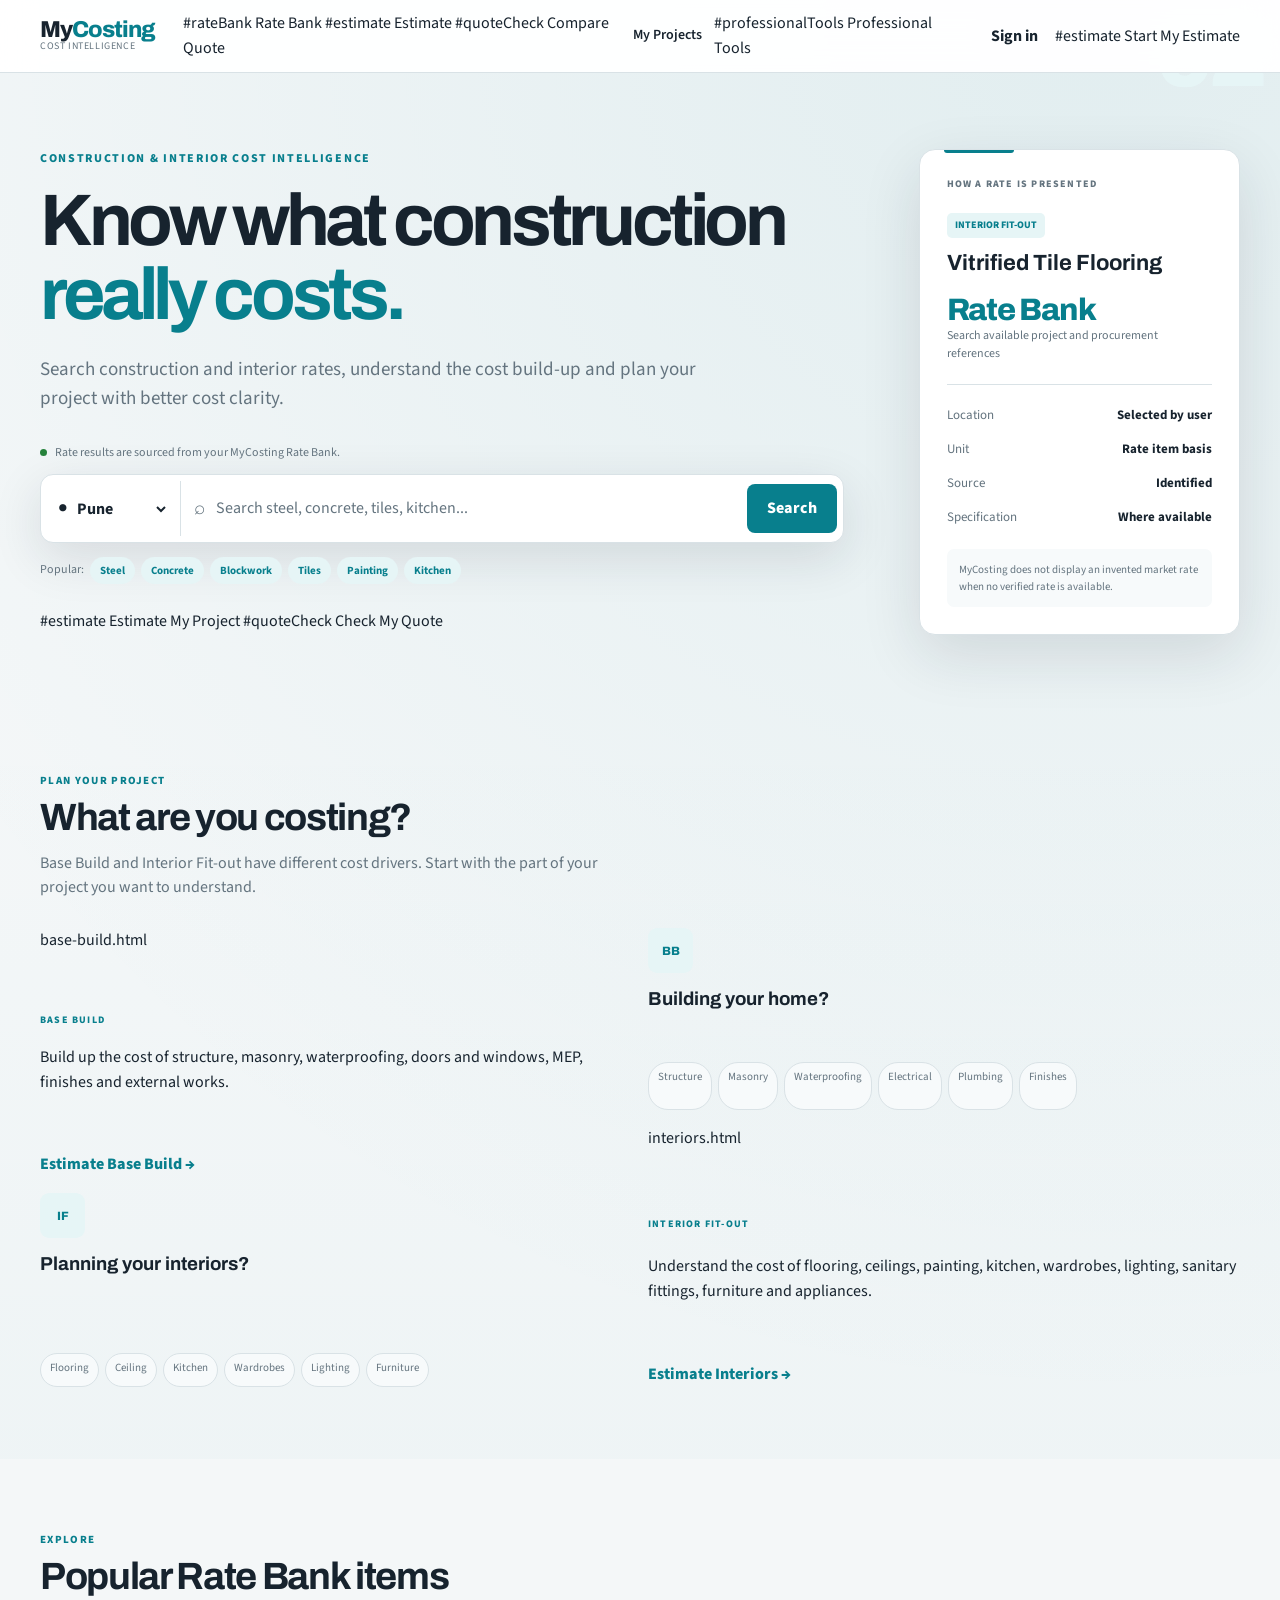
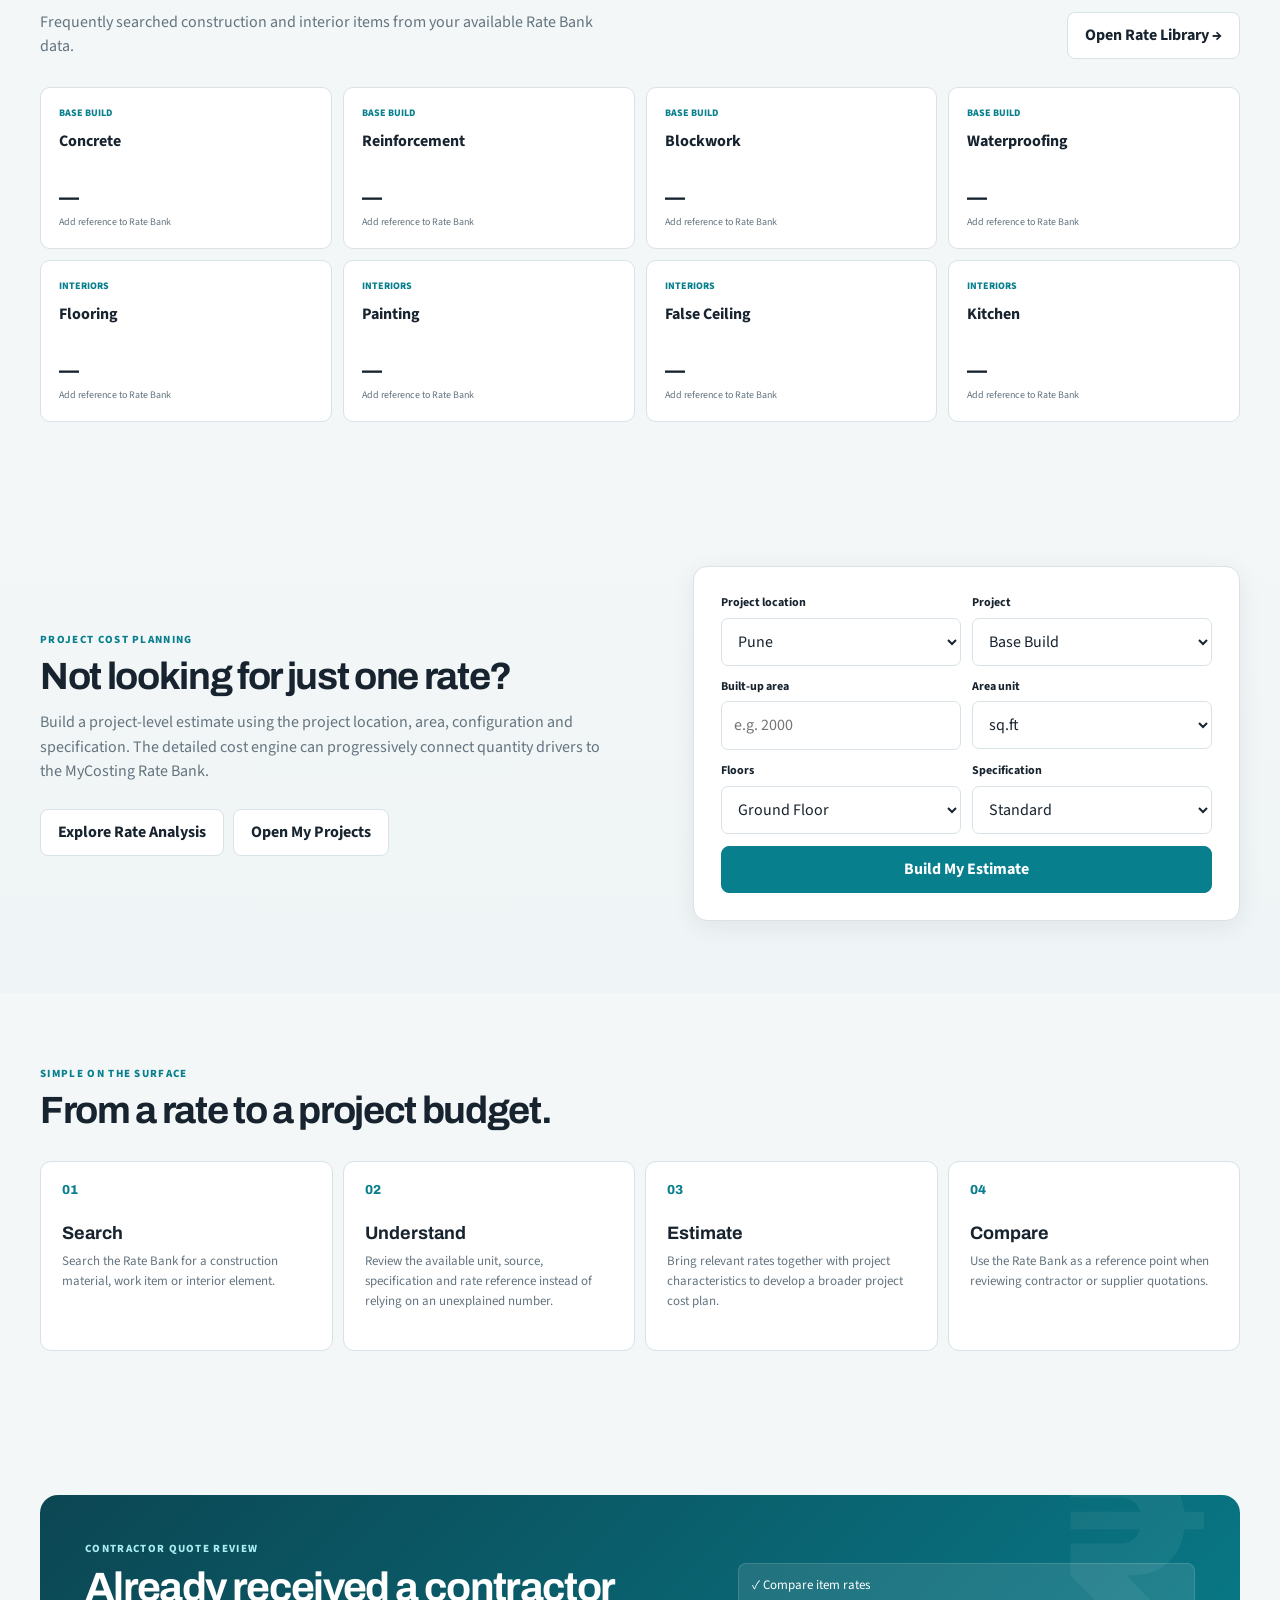
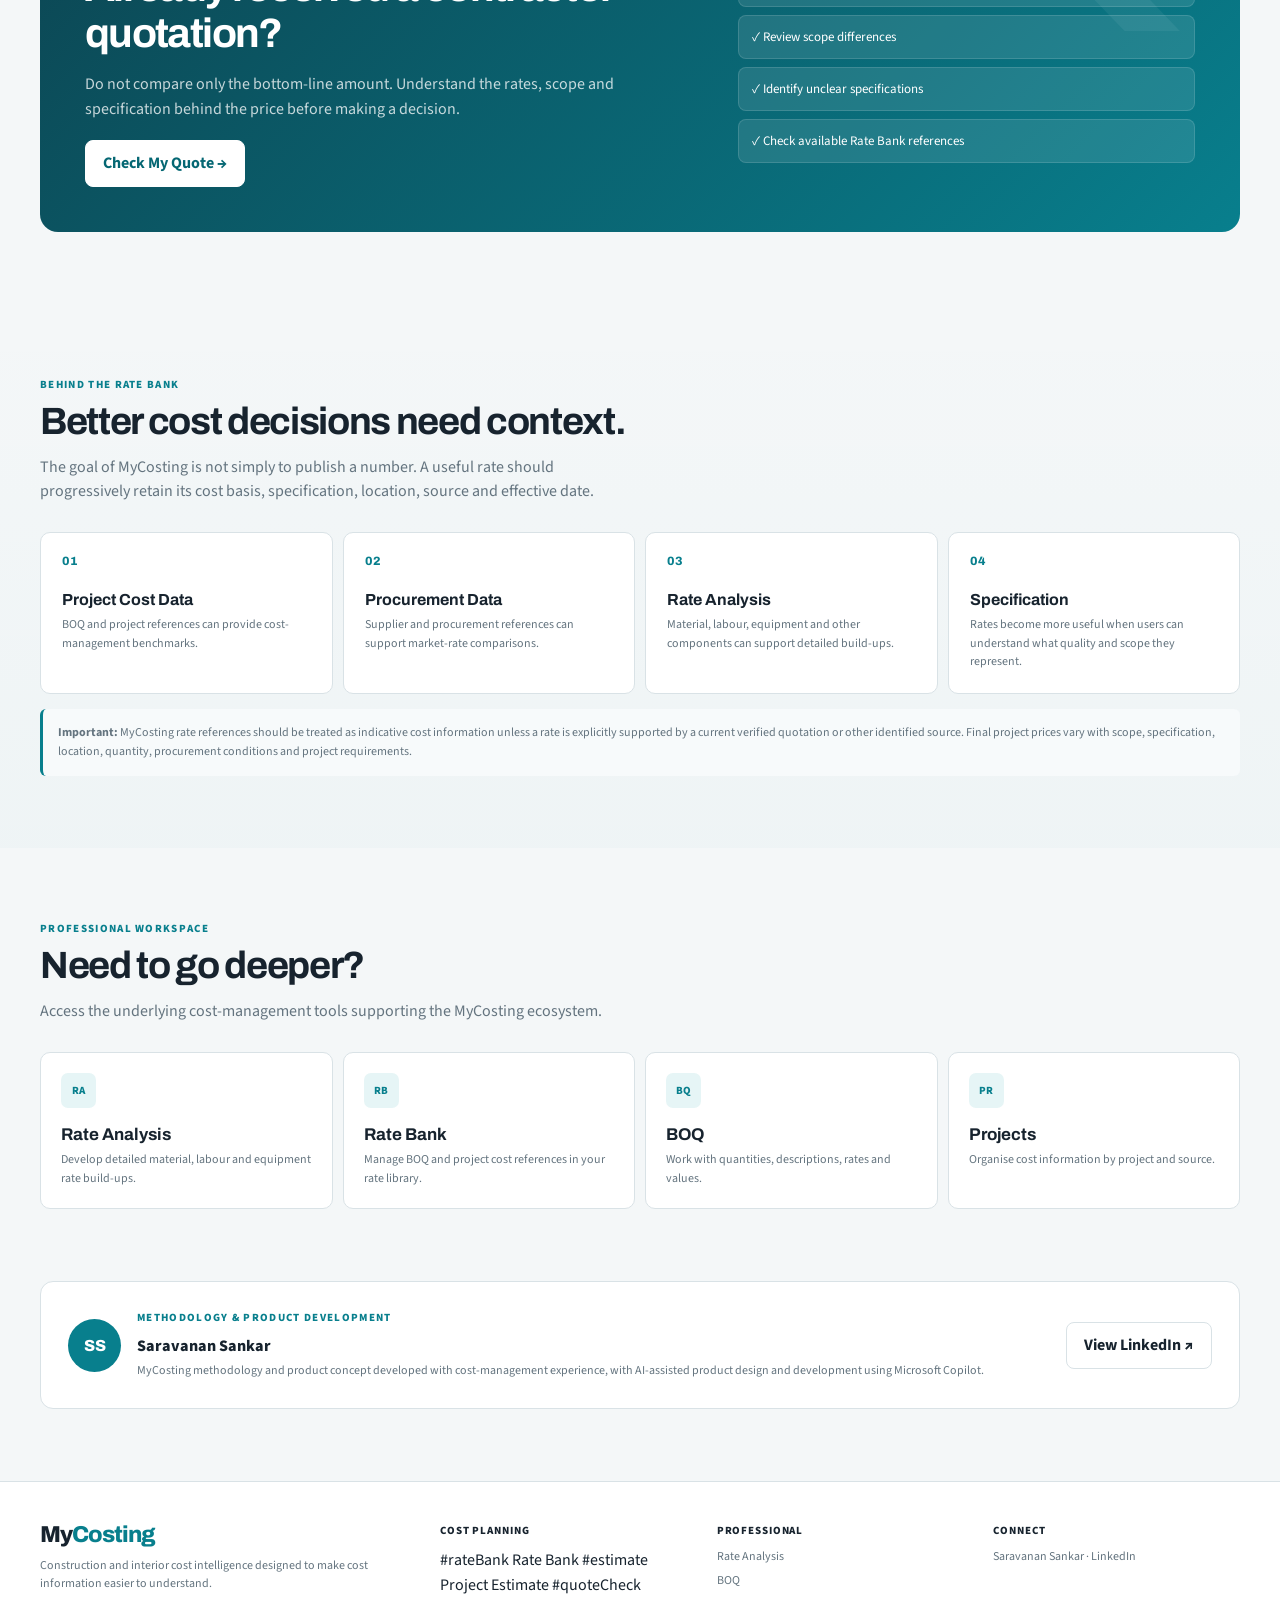
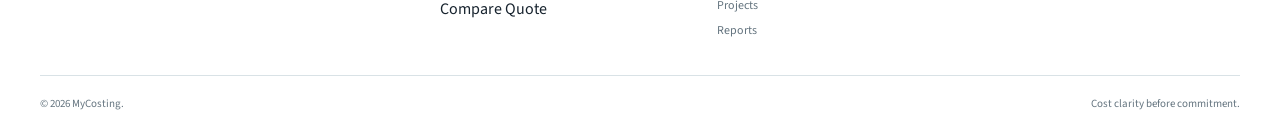
==== commit 9f097dae: "Update index.html" ====
--- a/index.html
+++ b/index.html
@@ -10,10 +10,7 @@
   name="description"
   content="Search construction and interior rates, estimate project costs and understand where your construction budget goes with MyCosting."
 >
-
-https://fonts.googleapis.com
-https://fonts.gstatic.com
-
+  
 <link
   href="https://fonts.googleapis.com/css2?family=Archivo:wght@500;600;700;800&family=Source+Sans+3:wght@400;500;600;700&display=swap"
   rel="stylesheet"
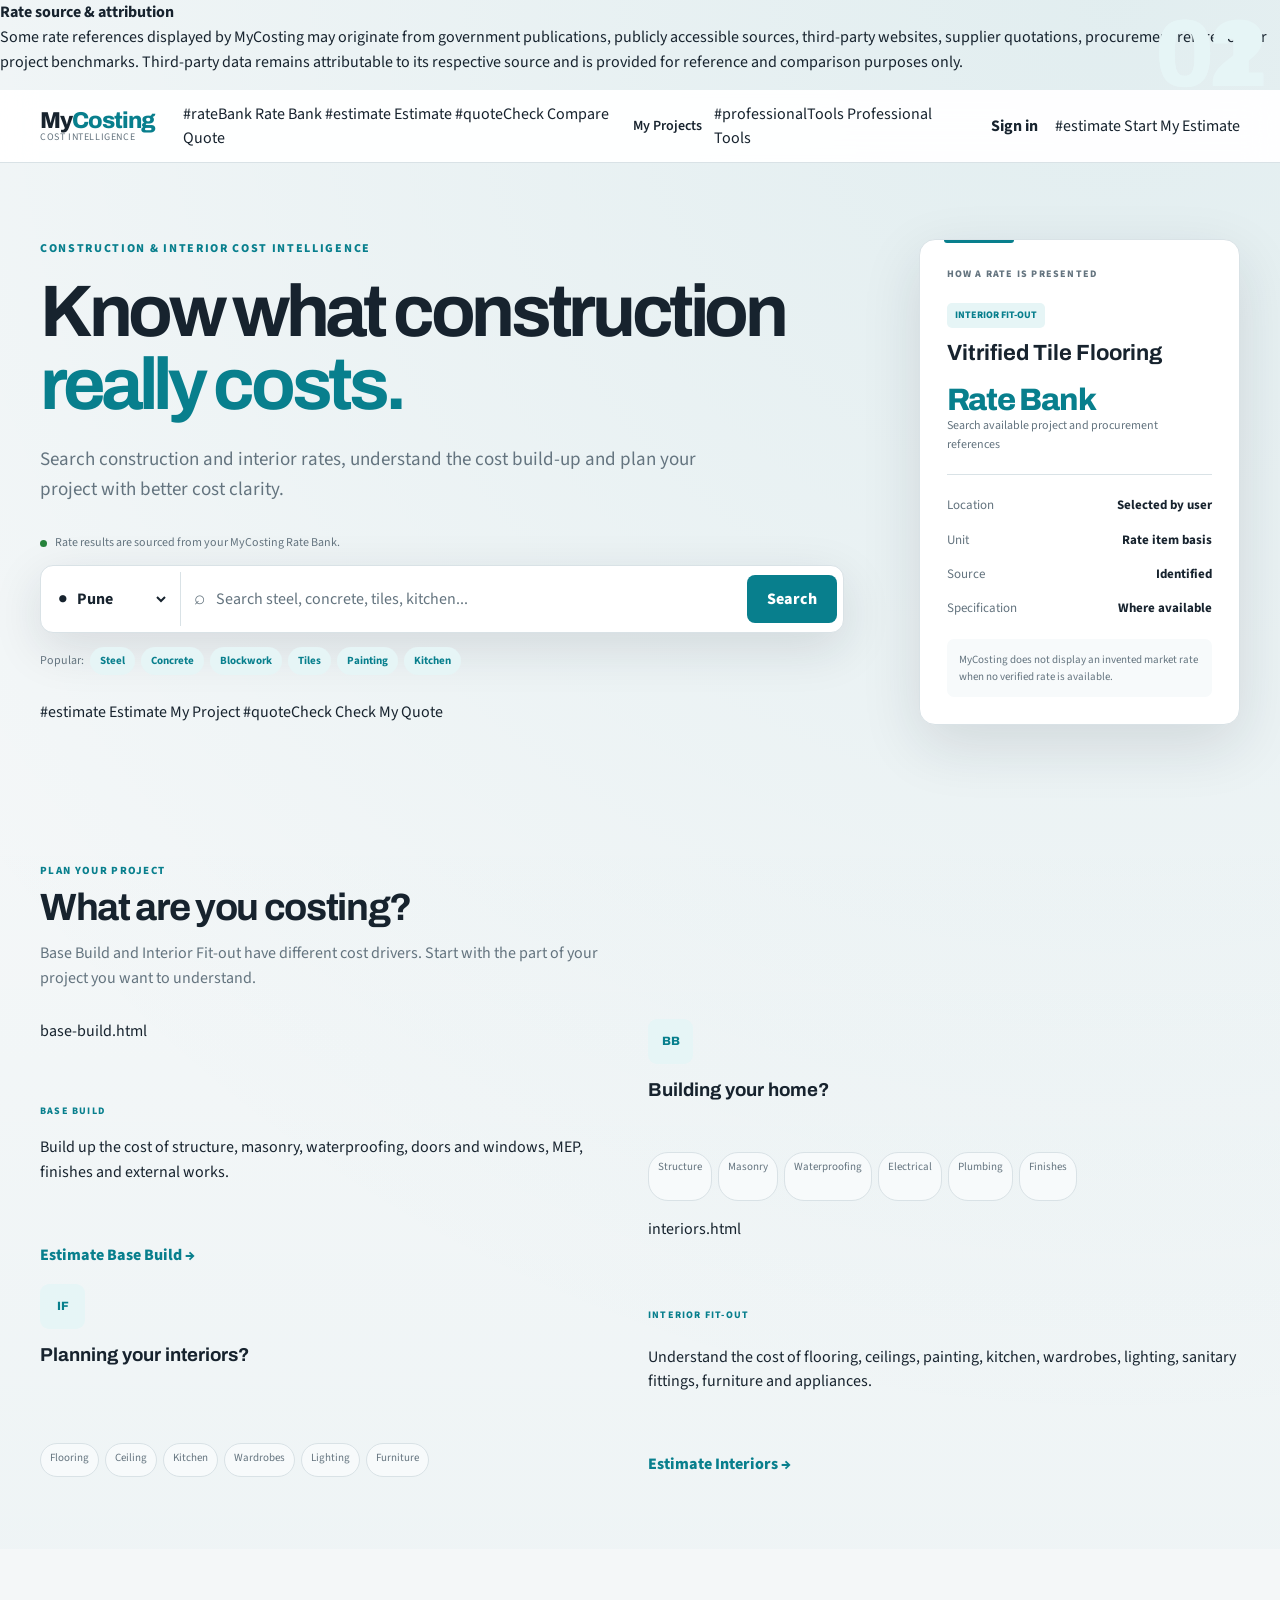
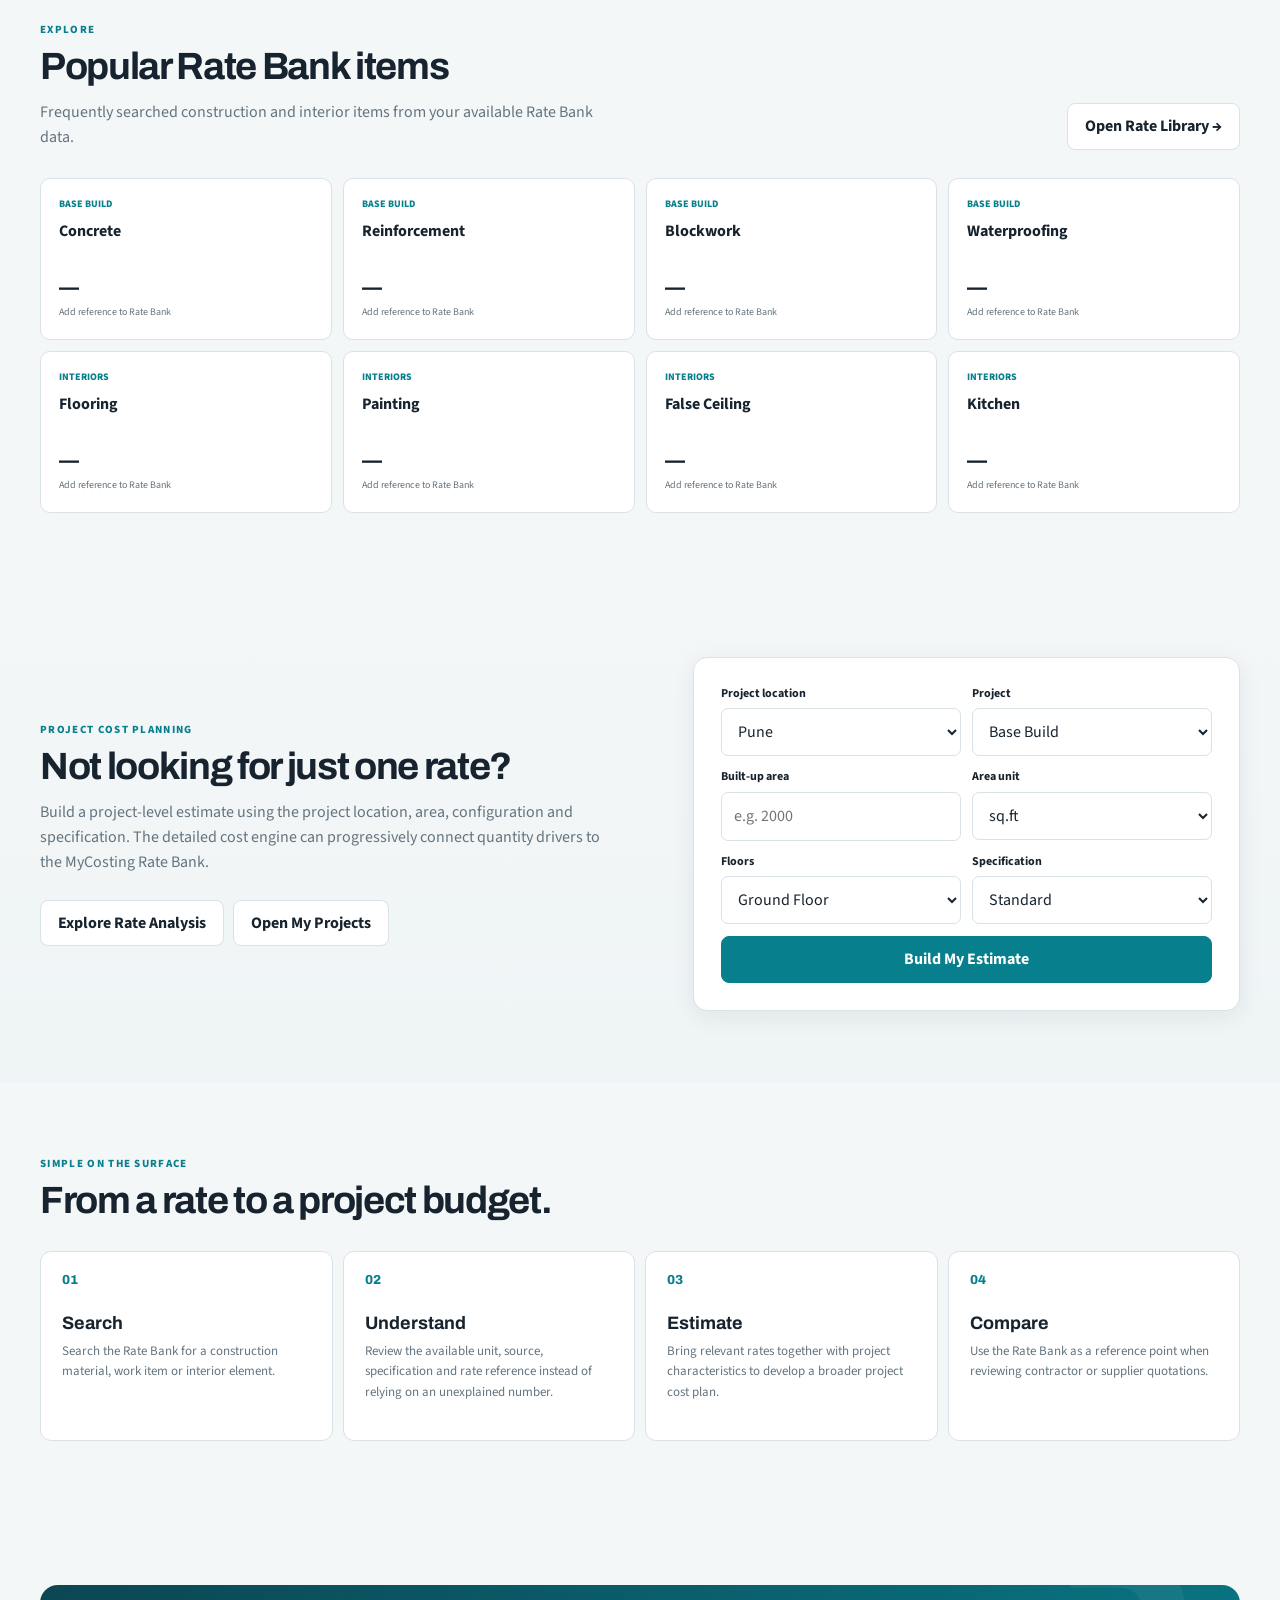
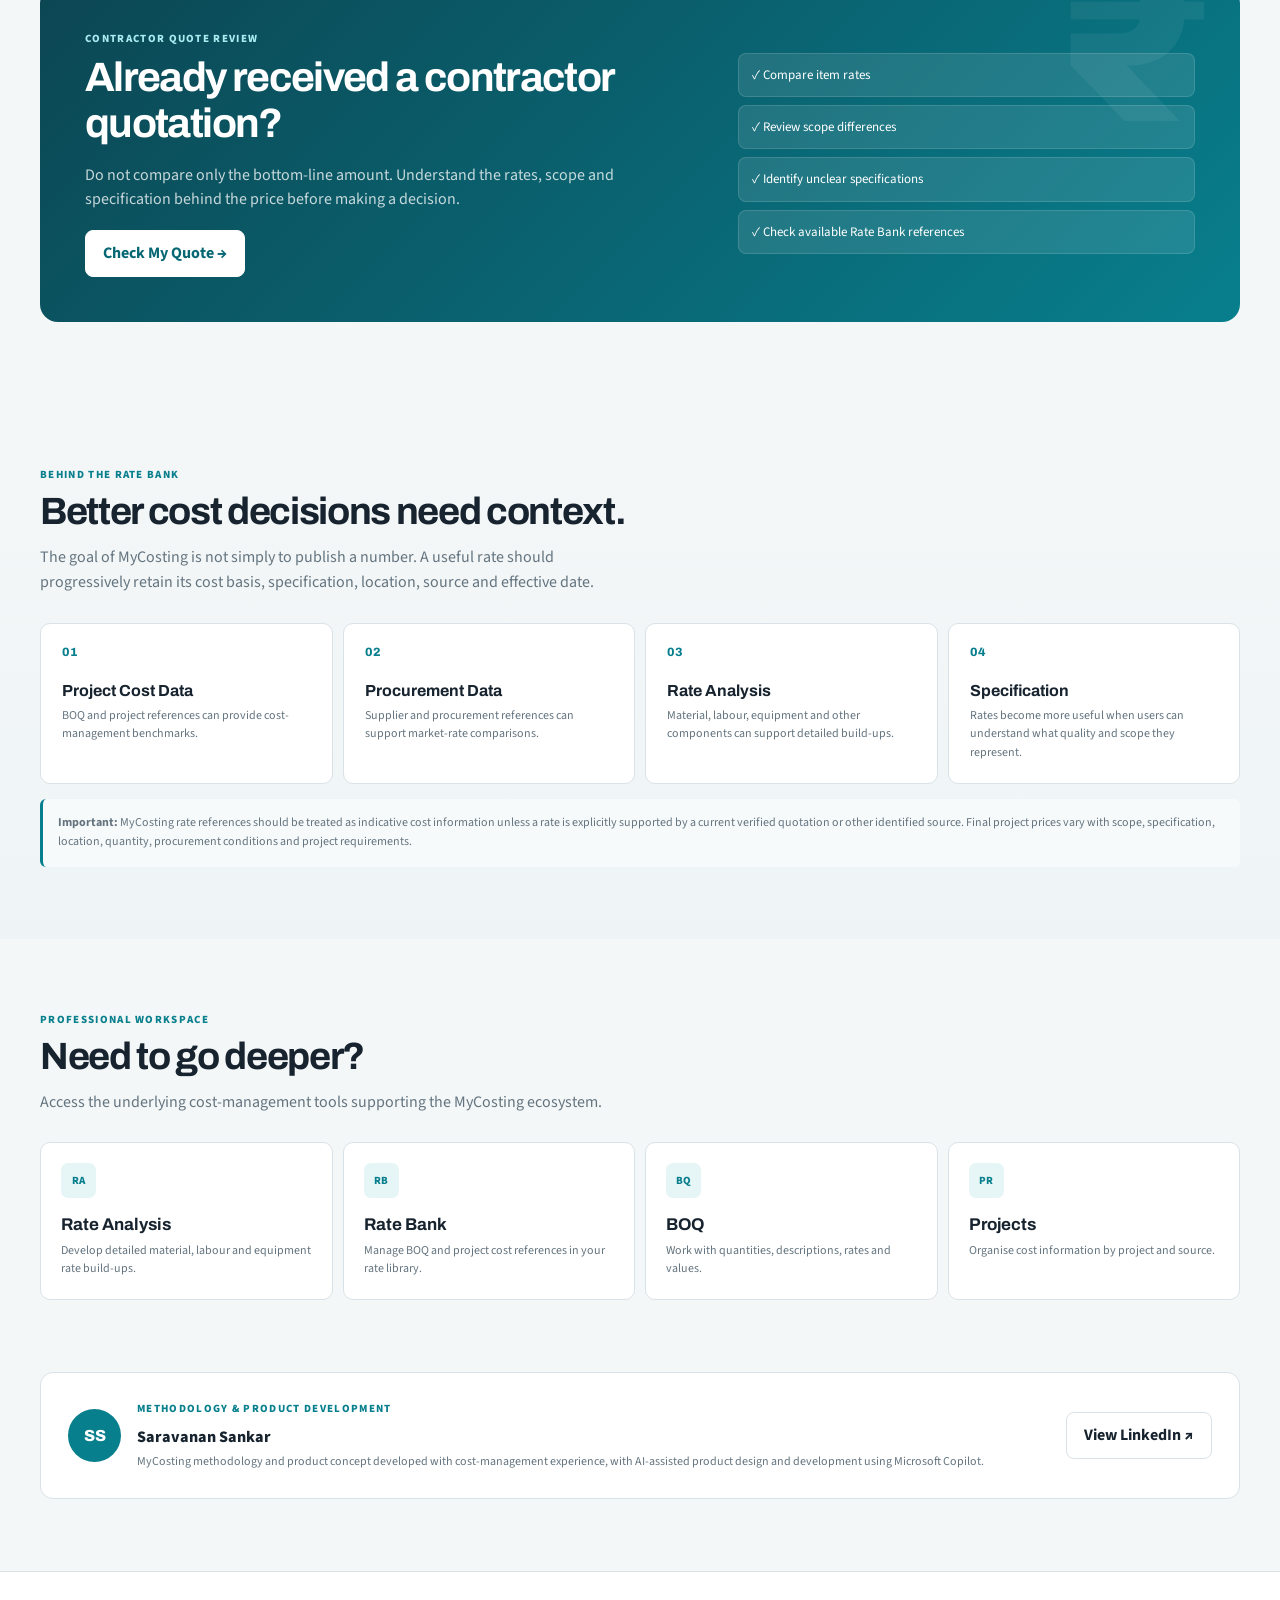
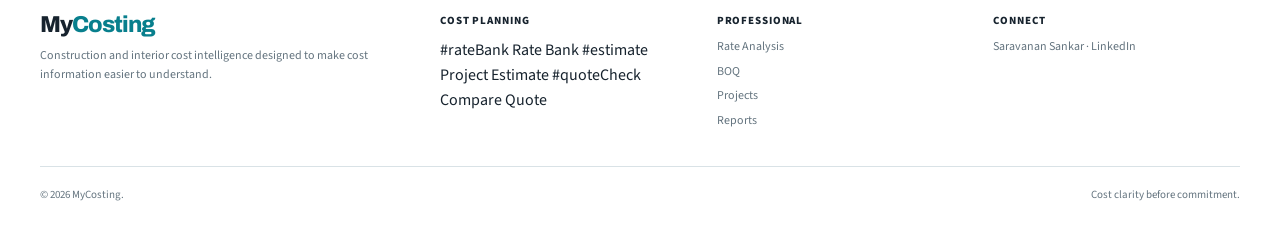
==== commit 3176e21b: "Update index.html" ====
--- a/index.html
+++ b/index.html
@@ -5,7 +5,16 @@
 <meta name="viewport" content="width=device-width, initial-scale=1, viewport-fit=cover">
 
 <title>MyCosting | Construction & Interior Cost Intelligence</title>
-
+<div class="third-party-notice">
+  <strong>Rate source & attribution</strong>
+  <p>
+    Some rate references displayed by MyCosting may originate from
+    government publications, publicly accessible sources, third-party
+    websites, supplier quotations, procurement references or project
+    benchmarks. Third-party data remains attributable to its respective
+    source and is provided for reference and comparison purposes only.
+  </p>
+</div>
 <meta
   name="description"
   content="Search construction and interior rates, estimate project costs and understand where your construction budget goes with MyCosting."
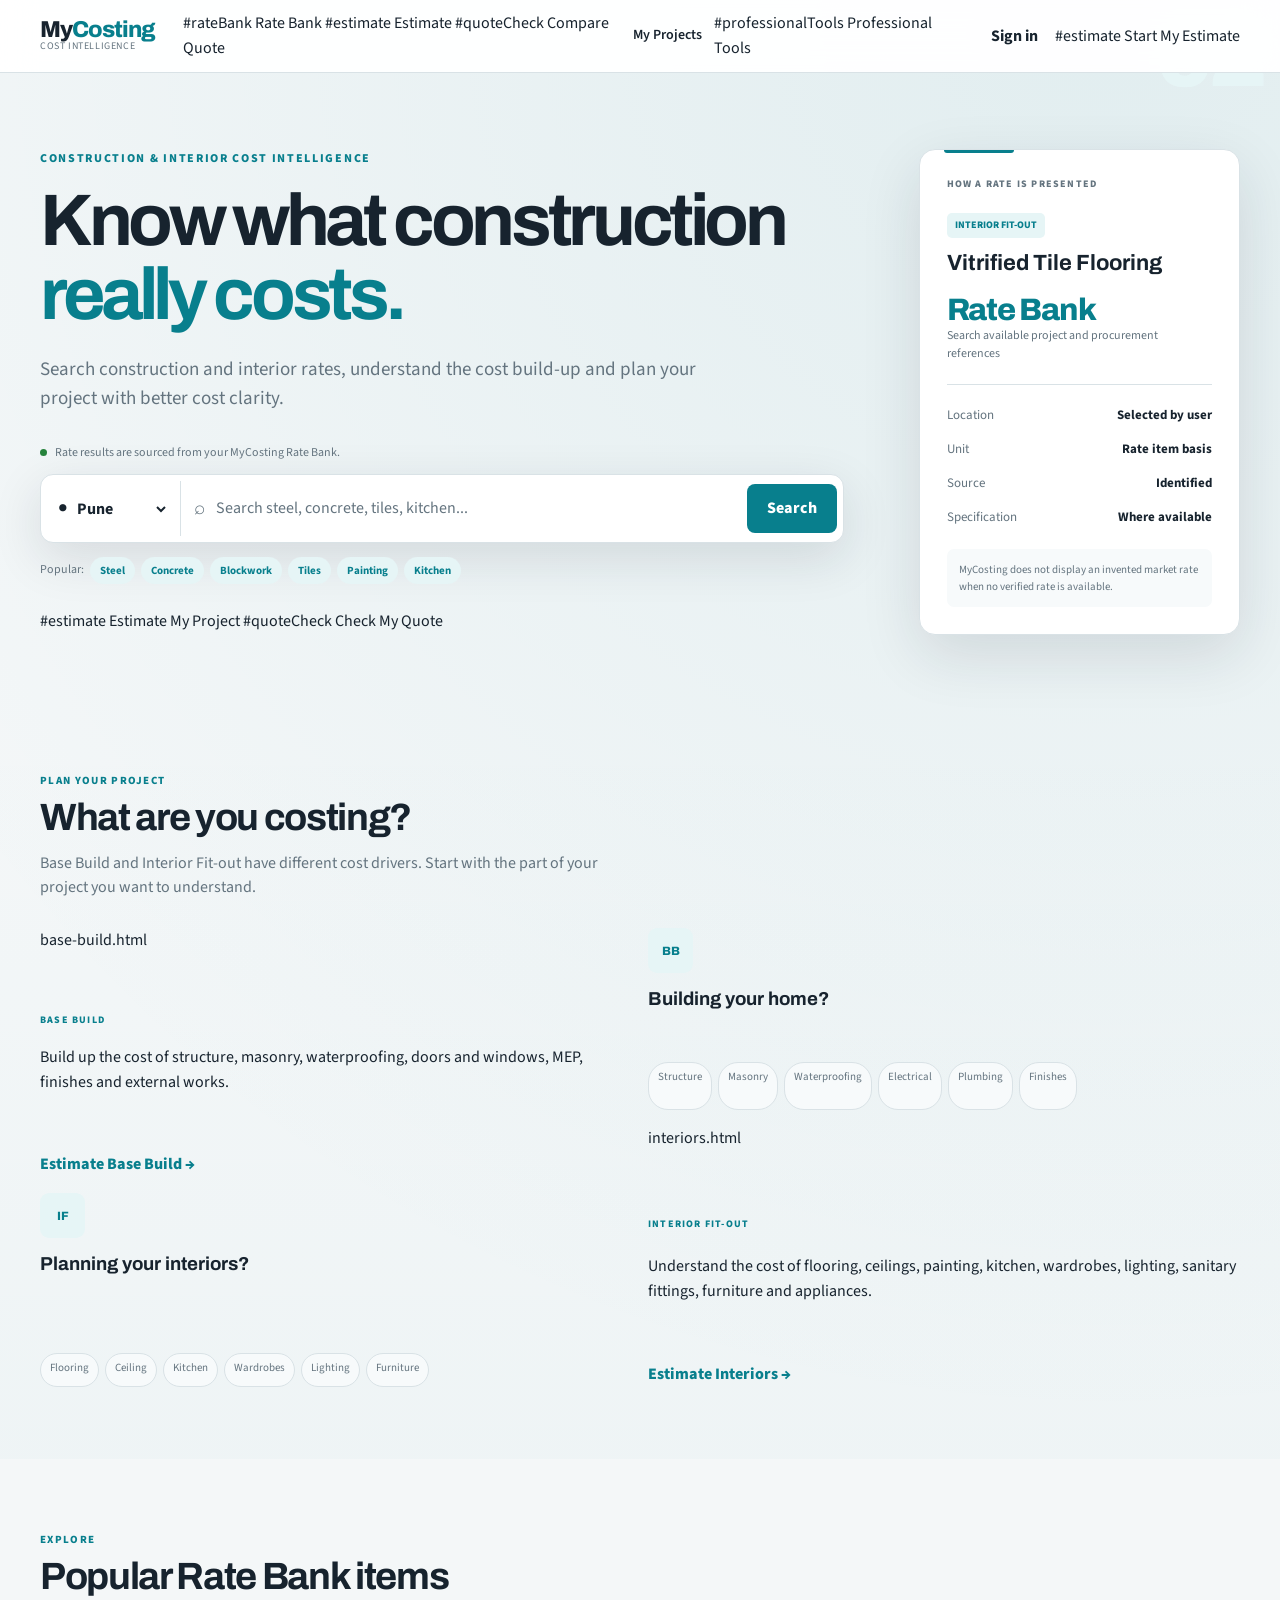
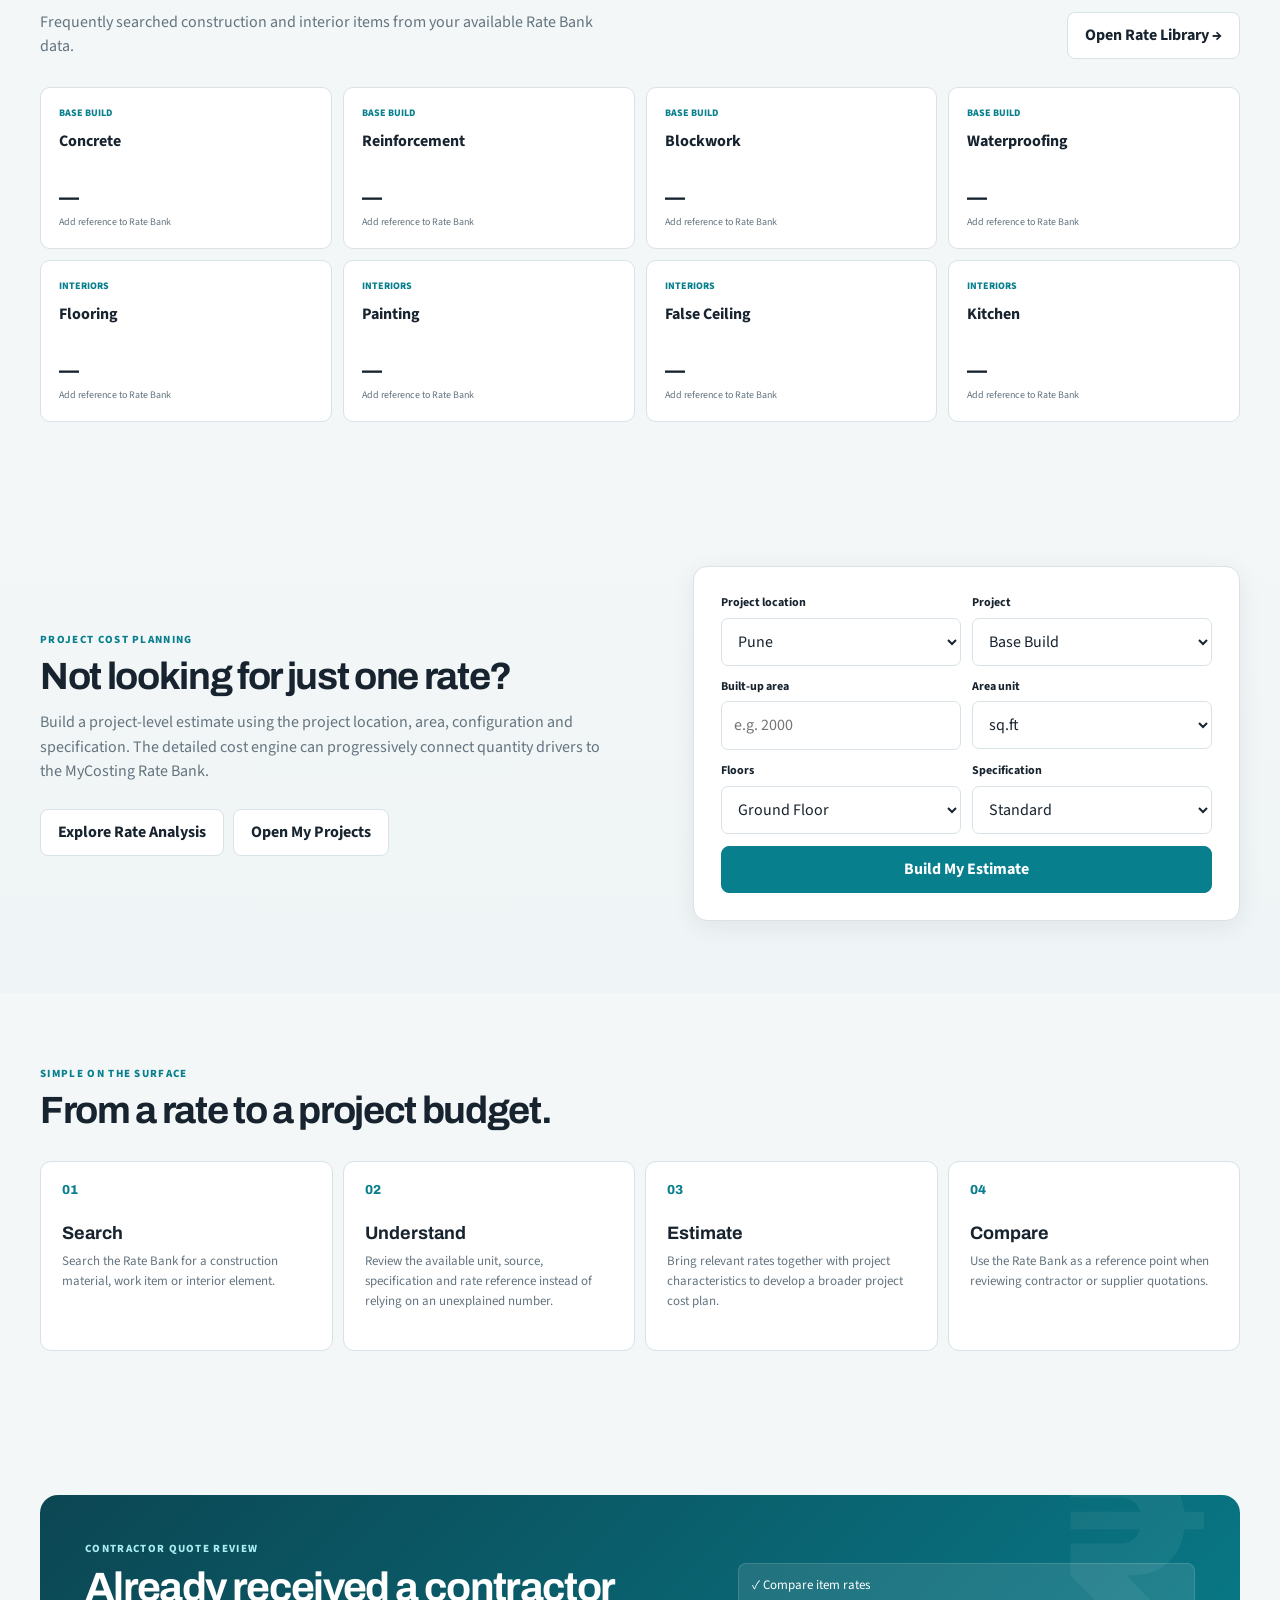
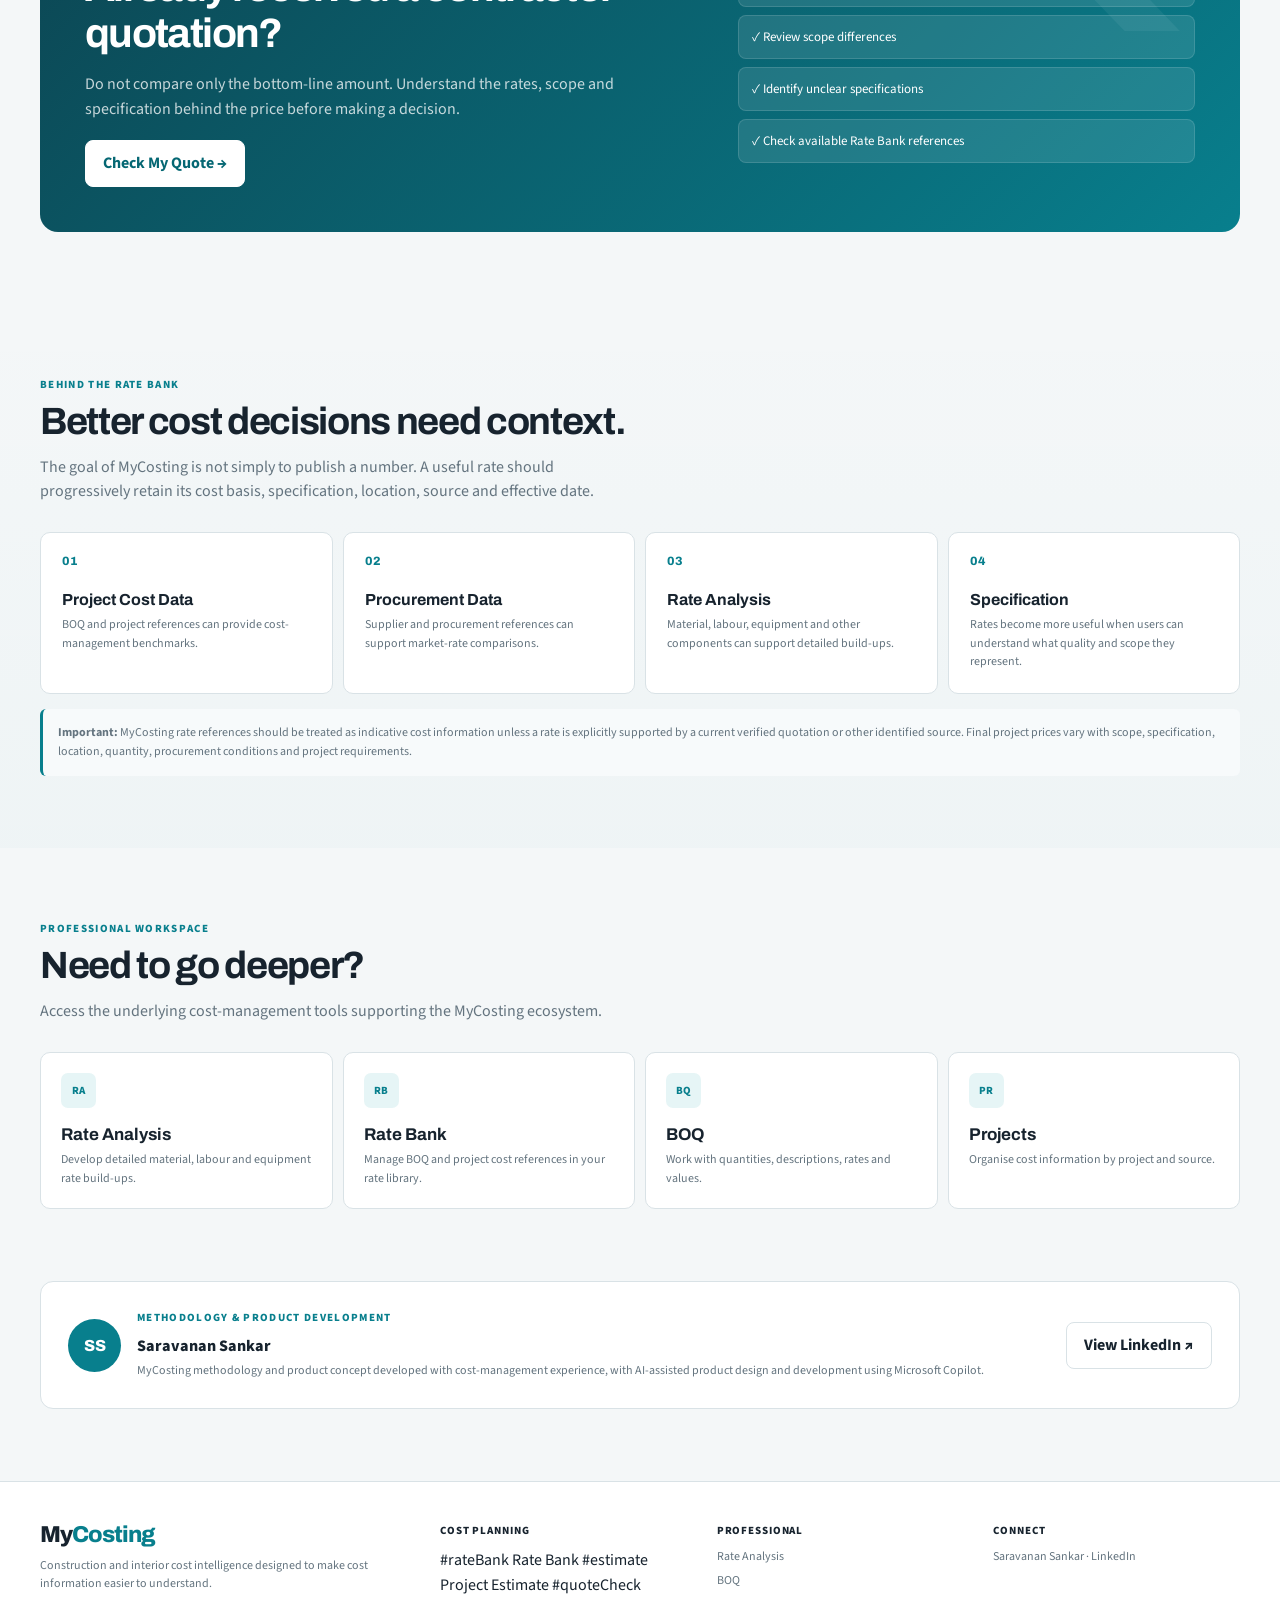
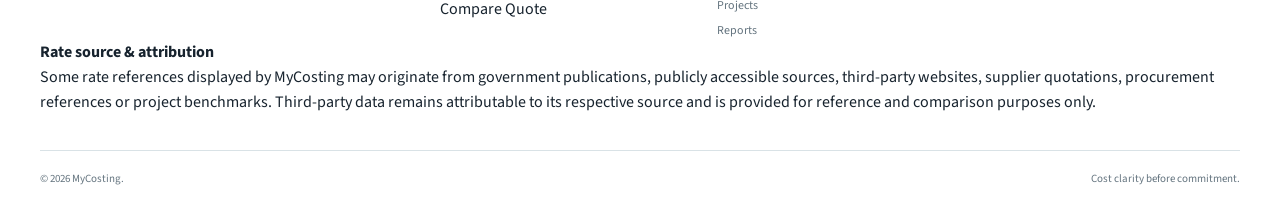
==== commit cc4c8889: "Update index.html" ====
--- a/index.html
+++ b/index.html
@@ -5,6 +5,4035 @@
 <meta name="viewport" content="width=device-width, initial-scale=1, viewport-fit=cover">
 
 <title>MyCosting | Construction & Interior Cost Intelligence</title>
+
+<meta
+  name="description"
+  content="Search construction and interior rates, estimate project costs and understand where your construction budget goes with MyCosting."
+>
+  
+<link
+  href="https://fonts.googleapis.com/css2?family=Archivo:wght@500;600;700;800&family=Source+Sans+3:wght@400;500;600;700&display=swap"
+  rel="stylesheet"
+>
+
+<style>
+
+/* =========================================================
+   DESIGN SYSTEM
+   ========================================================= */
+
+:root{
+  --bg:#f4f7f8;
+  --panel:#ffffff;
+  --panel-soft:#f7fafb;
+
+  --ink:#17232e;
+  --mute:#64747f;
+
+  --line:#d9e2e6;
+
+  --accent:#087f8d;
+  --accent-dark:#056773;
+  --accent-soft:#e6f5f6;
+
+  --navy:#102a36;
+
+  --green:#25823b;
+  --green-soft:#eaf7ed;
+
+  --amber:#a96c16;
+  --amber-soft:#fff6e3;
+
+  --danger:#b42318;
+  --danger-soft:#fdecea;
+
+  --shadow:
+    0 6px 25px rgba(23,35,46,.07);
+
+  --shadow-large:
+    0 20px 60px rgba(23,35,46,.12);
+
+  --radius:14px;
+  --radius-small:9px;
+}
+
+
+@media(prefers-color-scheme:dark){
+
+  :root{
+
+    --bg:#10191f;
+    --panel:#18242b;
+    --panel-soft:#202e36;
+
+    --ink:#edf3f5;
+    --mute:#9dacb5;
+
+    --line:#30414b;
+
+    --accent:#50c8d5;
+    --accent-dark:#3db2bf;
+    --accent-soft:#193b42;
+
+    --navy:#edf3f5;
+
+    --green:#65ce7b;
+    --green-soft:#193820;
+
+    --amber:#e2b35c;
+    --amber-soft:#392f1b;
+
+    --danger:#ef766c;
+    --danger-soft:#3a211f;
+
+    --shadow:
+      0 10px 35px rgba(0,0,0,.20);
+
+    --shadow-large:
+      0 25px 70px rgba(0,0,0,.30);
+
+  }
+
+}
+
+
+/* =========================================================
+   GLOBAL
+   ========================================================= */
+
+*{
+  box-sizing:border-box;
+}
+
+html{
+  scroll-behavior:smooth;
+}
+
+body{
+
+  margin:0;
+
+  color:var(--ink);
+
+  background:
+    radial-gradient(
+      circle at 87% 0%,
+      rgba(8,127,141,.08),
+      transparent 28%
+    ),
+    var(--bg);
+
+  font:
+    400 16px/1.55
+    "Source Sans 3",
+    system-ui,
+    sans-serif;
+
+}
+
+h1,
+h2,
+h3,
+h4{
+
+  margin:0;
+
+  font-family:
+    Archivo,
+    system-ui,
+    sans-serif;
+
+  line-height:1.13;
+
+}
+
+p{
+  margin-top:0;
+}
+
+button,
+input,
+select{
+  font:inherit;
+}
+
+button{
+  cursor:pointer;
+}
+
+a{
+  color:inherit;
+  -webkit-tap-highlight-color:transparent;
+}
+
+.wrap{
+
+  width:min(
+    1200px,
+    calc(100% - 36px)
+  );
+
+  margin:auto;
+
+}
+
+.muted{
+  color:var(--mute);
+}
+
+.section{
+
+  padding:72px 0;
+
+}
+
+.section-soft{
+
+  background:
+    linear-gradient(
+      180deg,
+      transparent,
+      rgba(8,127,141,.025)
+    );
+
+}
+
+.section-kicker{
+
+  margin-bottom:8px;
+
+  color:var(--accent);
+
+  font-size:11px;
+  font-weight:800;
+
+  letter-spacing:.12em;
+  text-transform:uppercase;
+
+}
+
+.section-title{
+
+  font-size:
+    clamp(
+      27px,
+      4vw,
+      38px
+    );
+
+  letter-spacing:-.035em;
+
+}
+
+.section-description{
+
+  max-width:570px;
+
+  margin:
+    11px 0 0;
+
+  color:var(--mute);
+
+  font-size:16px;
+
+}
+
+.section-heading{
+
+  display:flex;
+
+  align-items:flex-end;
+  justify-content:space-between;
+
+  gap:30px;
+
+  margin-bottom:28px;
+
+}
+
+
+/* =========================================================
+   BUTTONS
+   ========================================================= */
+
+.btn{
+
+  display:inline-flex;
+
+  align-items:center;
+  justify-content:center;
+
+  gap:7px;
+
+  min-height:43px;
+
+  padding:
+    10px 17px;
+
+  color:var(--ink);
+
+  background:var(--panel);
+
+  border:
+    1px solid
+    var(--line);
+
+  border-radius:8px;
+
+  text-decoration:none;
+
+  font-weight:700;
+
+  transition:.18s ease;
+
+}
+
+.btn:hover{
+
+  border-color:
+    var(--accent);
+
+  transform:
+    translateY(-1px);
+
+}
+
+.btn.primary{
+
+  color:#fff;
+
+  background:
+    var(--accent);
+
+  border-color:
+    var(--accent);
+
+}
+
+.btn.primary:hover{
+
+  background:
+    var(--accent-dark);
+
+  border-color:
+    var(--accent-dark);
+
+}
+
+.btn.large{
+
+  min-height:49px;
+
+  padding:
+    12px 20px;
+
+}
+
+
+/* =========================================================
+   HEADER
+   ========================================================= */
+
+.site-header{
+
+  position:sticky;
+
+  top:0;
+
+  z-index:1000;
+
+  background:
+    rgba(255,255,255,.94);
+
+  backdrop-filter:
+    blur(16px);
+
+  border-bottom:
+    1px solid
+    var(--line);
+
+}
+
+@media(prefers-color-scheme:dark){
+
+  .site-header{
+
+    background:
+      rgba(16,25,31,.94);
+
+  }
+
+}
+
+.nav{
+
+  min-height:72px;
+
+  display:flex;
+
+  align-items:center;
+
+  gap:28px;
+
+}
+
+.brand{
+
+  flex:0 0 auto;
+
+  text-decoration:none;
+
+}
+
+.brand-main{
+
+  font:
+    800 23px
+    Archivo,
+    sans-serif;
+
+  letter-spacing:-.045em;
+
+}
+
+.brand-main span{
+  color:var(--accent);
+}
+
+.brand-sub{
+
+  margin-top:-3px;
+
+  color:var(--mute);
+
+  font-size:10px;
+
+  letter-spacing:.06em;
+
+}
+
+.main-nav{
+
+  flex:1;
+
+  display:flex;
+
+  align-items:center;
+
+  gap:2px;
+
+}
+
+.main-nav a{
+
+  padding:
+    8px 10px;
+
+  color:var(--ink);
+
+  border-radius:6px;
+
+  text-decoration:none;
+
+  font-size:14px;
+  font-weight:600;
+
+  white-space:nowrap;
+
+  transition:.18s;
+
+}
+
+.main-nav a:hover{
+
+  color:var(--accent);
+
+  background:
+    var(--accent-soft);
+
+}
+
+.header-actions{
+
+  display:flex;
+
+  align-items:center;
+
+  gap:8px;
+
+}
+
+.signin{
+
+  border:0;
+
+  background:transparent;
+
+  color:var(--ink);
+
+  font-weight:700;
+
+  padding:9px;
+
+}
+
+.mobile-menu-button{
+
+  display:none;
+
+  width:40px;
+  height:40px;
+
+  border:
+    1px solid
+    var(--line);
+
+  border-radius:7px;
+
+  background:
+    var(--panel);
+
+  color:
+    var(--ink);
+
+  font-size:19px;
+
+}
+
+
+/* =========================================================
+   HERO
+   ========================================================= */
+
+.hero{
+
+  min-height:610px;
+
+  padding:
+    76px 0 65px;
+
+  display:grid;
+
+  grid-template-columns:
+    minmax(0,1.55fr)
+    minmax(300px,.62fr);
+
+  gap:75px;
+
+  align-items:center;
+
+}
+
+.hero-kicker{
+
+  color:var(--accent);
+
+  font-size:12px;
+  font-weight:800;
+
+  text-transform:uppercase;
+
+  letter-spacing:.14em;
+
+  margin-bottom:16px;
+
+}
+
+.hero h1{
+
+  max-width:760px;
+
+  font-size:
+    clamp(
+      44px,
+      6.2vw,
+      73px
+    );
+
+  line-height:1.01;
+
+  letter-spacing:-.06em;
+
+}
+
+.hero h1 span{
+
+  color:
+    var(--accent);
+
+}
+
+.hero-copy{
+
+  max-width:670px;
+
+  margin:
+    23px 0 30px;
+
+  color:
+    var(--mute);
+
+  font-size:19px;
+
+  line-height:1.55;
+
+}
+
+.hero-note{
+
+  display:flex;
+
+  align-items:center;
+
+  gap:8px;
+
+  margin-bottom:12px;
+
+  color:
+    var(--mute);
+
+  font-size:12px;
+
+}
+
+.hero-note-dot{
+
+  width:7px;
+  height:7px;
+
+  border-radius:50%;
+
+  background:
+    var(--green);
+
+}
+
+
+/* =========================================================
+   RATE SEARCH
+   ========================================================= */
+
+.rate-search{
+
+  max-width:820px;
+
+  display:flex;
+
+  padding:6px;
+
+  background:
+    var(--panel);
+
+  border:
+    1px solid
+    var(--line);
+
+  border-radius:13px;
+
+  box-shadow:
+    0 15px 50px
+    rgba(23,35,46,.12);
+
+  transition:.18s;
+
+}
+
+.rate-search:focus-within{
+
+  border-color:
+    var(--accent);
+
+  box-shadow:
+    0 15px 50px
+    rgba(23,35,46,.12),
+    0 0 0 3px
+    var(--accent-soft);
+
+}
+
+.location-select{
+
+  display:flex;
+
+  align-items:center;
+
+  gap:5px;
+
+  padding:
+    0 11px;
+
+  border-right:
+    1px solid
+    var(--line);
+
+}
+
+.location-select select{
+
+  max-width:115px;
+
+  border:0;
+
+  outline:0;
+
+  background:
+    transparent;
+
+  color:
+    var(--ink);
+
+  font-weight:700;
+
+}
+
+.search-field{
+
+  flex:1;
+
+  min-width:0;
+
+  display:flex;
+
+  align-items:center;
+
+}
+
+.search-symbol{
+
+  margin-left:13px;
+
+  color:
+    var(--mute);
+
+  font-size:19px;
+
+}
+
+.search-field input{
+
+  flex:1;
+
+  min-width:0;
+
+  padding:
+    15px 11px;
+
+  border:0;
+
+  outline:0;
+
+  background:
+    transparent;
+
+  color:
+    var(--ink);
+
+}
+
+.search-field input::placeholder{
+
+  color:
+    var(--mute);
+
+}
+
+.search-button{
+
+  border:0;
+
+  border-radius:8px;
+
+  padding:
+    12px 20px;
+
+  color:#fff;
+
+  background:
+    var(--accent);
+
+  font-weight:800;
+
+}
+
+.search-button:hover{
+
+  background:
+    var(--accent-dark);
+
+}
+
+.popular-searches{
+
+  display:flex;
+
+  flex-wrap:wrap;
+
+  align-items:center;
+
+  gap:6px;
+
+  margin-top:14px;
+
+  color:
+    var(--mute);
+
+  font-size:12px;
+
+}
+
+.popular-searches button{
+
+  padding:
+    5px 10px;
+
+  color:
+    var(--accent);
+
+  background:
+    var(--accent-soft);
+
+  border:0;
+
+  border-radius:20px;
+
+  font-size:11px;
+  font-weight:700;
+
+}
+
+.popular-searches button:hover{
+
+  color:#fff;
+
+  background:
+    var(--accent);
+
+}
+
+.hero-actions{
+
+  display:flex;
+
+  flex-wrap:wrap;
+
+  gap:9px;
+
+  margin-top:25px;
+
+}
+
+
+/* =========================================================
+   HERO PREVIEW CARD
+   ========================================================= */
+
+.hero-card{
+
+  position:relative;
+
+  padding:27px;
+
+  background:
+    var(--panel);
+
+  border:
+    1px solid
+    var(--line);
+
+  border-radius:16px;
+
+  box-shadow:
+    var(--shadow-large);
+
+}
+
+.hero-card::before{
+
+  content:"";
+
+  position:absolute;
+
+  top:0;
+  left:24px;
+
+  width:70px;
+  height:3px;
+
+  border-radius:
+    0 0 4px 4px;
+
+  background:
+    var(--accent);
+
+}
+
+.preview-label{
+
+  color:
+    var(--mute);
+
+  font-size:10px;
+  font-weight:800;
+
+  letter-spacing:.12em;
+
+  text-transform:uppercase;
+
+}
+
+.preview-badge{
+
+  display:inline-flex;
+
+  margin-top:20px;
+
+  padding:
+    5px 8px;
+
+  color:
+    var(--accent);
+
+  background:
+    var(--accent-soft);
+
+  border-radius:5px;
+
+  font-size:10px;
+  font-weight:800;
+
+}
+
+.hero-card h3{
+
+  margin-top:13px;
+
+  font-size:22px;
+
+}
+
+.preview-value{
+
+  margin-top:17px;
+
+  color:
+    var(--accent);
+
+  font:
+    800 31px
+    Archivo,
+    sans-serif;
+
+  letter-spacing:-.04em;
+
+}
+
+.preview-value small{
+
+  color:
+    var(--mute);
+
+  font:
+    600 13px
+    "Source Sans 3",
+    sans-serif;
+
+}
+
+.preview-context{
+
+  color:
+    var(--mute);
+
+  font-size:12px;
+
+}
+
+.preview-divider{
+
+  height:1px;
+
+  margin:
+    20px 0 13px;
+
+  background:
+    var(--line);
+
+}
+
+.preview-row{
+
+  display:flex;
+
+  justify-content:
+    space-between;
+
+  gap:15px;
+
+  padding:
+    7px 0;
+
+  color:
+    var(--mute);
+
+  font-size:13px;
+
+}
+
+.preview-row strong{
+
+  color:
+    var(--ink);
+
+  font-weight:700;
+
+}
+
+.preview-disclaimer{
+
+  margin-top:14px;
+
+  padding:
+    12px;
+
+  color:
+    var(--mute);
+
+  background:
+    var(--panel-soft);
+
+  border-radius:7px;
+
+  font-size:11px;
+
+}
+
+
+/* =========================================================
+   SEARCH RESULTS
+   ========================================================= */
+
+.rate-results{
+
+  padding:
+    0 0 65px;
+
+}
+
+.rate-results[hidden]{
+  display:none;
+}
+
+.search-result-head{
+
+  display:flex;
+
+  align-items:flex-end;
+
+  justify-content:
+    space-between;
+
+  gap:20px;
+
+  margin-bottom:17px;
+
+}
+
+.search-result-grid{
+
+  display:grid;
+
+  grid-template-columns:
+    repeat(3,1fr);
+
+  gap:12px;
+
+}
+
+.rate-card{
+
+  padding:19px;
+
+  background:
+    var(--panel);
+
+  border:
+    1px solid
+    var(--line);
+
+  border-radius:11px;
+
+  box-shadow:
+    var(--shadow);
+
+  transition:.18s;
+
+}
+
+.rate-card:hover{
+
+  transform:
+    translateY(-2px);
+
+  border-color:
+    var(--accent);
+
+  box-shadow:
+    var(--shadow-large);
+
+}
+
+.rate-card-top{
+
+  display:flex;
+
+  justify-content:
+    space-between;
+
+  align-items:center;
+
+  gap:10px;
+
+}
+
+.badge{
+
+  display:inline-flex;
+
+  padding:
+    4px 7px;
+
+  color:
+    var(--accent);
+
+  background:
+    var(--accent-soft);
+
+  border-radius:5px;
+
+  font-size:10px;
+  font-weight:800;
+
+}
+
+.rate-source{
+
+  max-width:135px;
+
+  overflow:hidden;
+
+  text-overflow:
+    ellipsis;
+
+  white-space:
+    nowrap;
+
+  color:
+    var(--mute);
+
+  font-size:10px;
+
+}
+
+.rate-card h3{
+
+  margin-top:13px;
+
+  font-size:17px;
+
+}
+
+.rate-value{
+
+  margin-top:14px;
+
+  color:
+    var(--accent);
+
+  font:
+    800 25px
+    Archivo,
+    sans-serif;
+
+}
+
+.rate-value small{
+
+  color:
+    var(--mute);
+
+  font:
+    600 12px
+    "Source Sans 3",
+    sans-serif;
+
+}
+
+.rate-spec{
+
+  min-height:19px;
+
+  margin-top:6px;
+
+  color:
+    var(--mute);
+
+  font-size:12px;
+
+}
+
+.rate-meta{
+
+  display:flex;
+
+  justify-content:
+    space-between;
+
+  align-items:center;
+
+  gap:10px;
+
+  margin-top:16px;
+
+  padding-top:12px;
+
+  border-top:
+    1px solid
+    var(--line);
+
+  color:
+    var(--mute);
+
+  font-size:10px;
+
+}
+
+.rate-meta a{
+
+  color:
+    var(--accent);
+
+  text-decoration:none;
+
+  font-weight:700;
+
+}
+
+.empty-results{
+
+  grid-column:
+    1 / -1;
+
+  padding:44px 20px;
+
+  text-align:center;
+
+  color:
+    var(--mute);
+
+  background:
+    var(--panel);
+
+  border:
+    1px dashed
+    var(--line);
+
+  border-radius:12px;
+
+}
+
+.empty-results strong{
+
+  display:block;
+
+  margin-bottom:5px;
+
+  color:
+    var(--ink);
+
+  font-size:17px;
+
+}
+
+
+/* =========================================================
+   PROJECT JOURNEYS
+   ========================================================= */
+
+.journey-grid{
+
+  display:grid;
+
+  grid-template-columns:
+    1fr 1fr;
+
+  gap:16px;
+
+}
+
+.journey-card{
+
+  display:block;
+
+  position:relative;
+
+  min-height:345px;
+
+  padding:30px;
+
+  overflow:hidden;
+
+  color:var(--ink);
+
+  background:
+    var(--panel);
+
+  border:
+    1px solid
+    var(--line);
+
+  border-radius:15px;
+
+  text-decoration:none;
+
+  transition:.2s ease;
+
+}
+
+.journey-card:hover{
+
+  transform:
+    translateY(-3px);
+
+  border-color:
+    var(--accent);
+
+  box-shadow:
+    var(--shadow-large);
+
+}
+
+.journey-number{
+
+  position:absolute;
+
+  right:20px;
+  top:3px;
+
+  color:
+    var(--accent-soft);
+
+  font:
+    800 95px
+    Archivo,
+    sans-serif;
+
+  letter-spacing:-.07em;
+
+}
+
+.journey-icon{
+
+  width:45px;
+  height:45px;
+
+  display:grid;
+
+  place-items:center;
+
+  color:
+    var(--accent);
+
+  background:
+    var(--accent-soft);
+
+  border-radius:9px;
+
+  font:
+    800 12px
+    Archivo,
+    sans-serif;
+
+}
+
+.journey-type{
+
+  margin-top:24px;
+
+  color:
+    var(--accent);
+
+  font-size:10px;
+  font-weight:800;
+
+  letter-spacing:.12em;
+
+}
+
+.journey-card h3{
+
+  margin-top:7px;
+
+  font-size:27px;
+
+}
+
+.journey-card p{
+
+  max-width:500px;
+
+  margin-top:11px;
+
+  color:
+    var(--mute);
+
+}
+
+.journey-tags{
+
+  display:flex;
+
+  flex-wrap:wrap;
+
+  gap:6px;
+
+  margin-top:17px;
+
+}
+
+.journey-tags span{
+
+  padding:
+    5px 9px;
+
+  color:
+    var(--mute);
+
+  background:
+    var(--panel-soft);
+
+  border:
+    1px solid
+    var(--line);
+
+  border-radius:20px;
+
+  font-size:11px;
+
+}
+
+.journey-link{
+
+  display:block;
+
+  margin-top:26px;
+
+  color:
+    var(--accent);
+
+  font-weight:800;
+
+}
+
+
+/* =========================================================
+   POPULAR RATE BANK
+   ========================================================= */
+
+.popular-rate-grid{
+
+  display:grid;
+
+  grid-template-columns:
+    repeat(4,1fr);
+
+  gap:11px;
+
+}
+
+.popular-rate-card{
+
+  padding:18px;
+
+  background:
+    var(--panel);
+
+  border:
+    1px solid
+    var(--line);
+
+  border-radius:10px;
+
+  transition:.18s;
+
+}
+
+.popular-rate-card:hover{
+
+  border-color:
+    var(--accent);
+
+  transform:
+    translateY(-2px);
+
+}
+
+.popular-category{
+
+  color:
+    var(--accent);
+
+  font-size:10px;
+  font-weight:800;
+
+  text-transform:
+    uppercase;
+
+}
+
+.popular-name{
+
+  min-height:44px;
+
+  margin-top:7px;
+
+  font-weight:700;
+
+}
+
+.popular-price{
+
+  margin-top:13px;
+
+  font:
+    800 20px
+    Archivo,
+    sans-serif;
+
+}
+
+.popular-price small{
+
+  color:
+    var(--mute);
+
+  font:
+    600 11px
+    "Source Sans 3",
+    sans-serif;
+
+}
+
+.popular-source{
+
+  margin-top:7px;
+
+  color:
+    var(--mute);
+
+  font-size:10px;
+
+}
+
+
+/* =========================================================
+   PROJECT ESTIMATOR
+   ========================================================= */
+
+.estimator{
+
+  display:grid;
+
+  grid-template-columns:
+    1fr .9fr;
+
+  gap:45px;
+
+  align-items:center;
+
+}
+
+.estimator-form{
+
+  padding:27px;
+
+  background:
+    var(--panel);
+
+  border:
+    1px solid
+    var(--line);
+
+  border-radius:14px;
+
+  box-shadow:
+    var(--shadow);
+
+}
+
+.form-row{
+
+  display:grid;
+
+  grid-template-columns:
+    1fr 1fr;
+
+  gap:11px;
+
+}
+
+.field{
+
+  margin-bottom:12px;
+
+}
+
+.field label{
+
+  display:block;
+
+  margin-bottom:5px;
+
+  font-size:12px;
+  font-weight:700;
+
+}
+
+.field input,
+.field select{
+
+  width:100%;
+
+  padding:
+    11px 12px;
+
+  outline:0;
+
+  color:
+    var(--ink);
+
+  background:
+    var(--panel);
+
+  border:
+    1px solid
+    var(--line);
+
+  border-radius:7px;
+
+}
+
+.field input:focus,
+.field select:focus{
+
+  border-color:
+    var(--accent);
+
+  box-shadow:
+    0 0 0 3px
+    var(--accent-soft);
+
+}
+
+.estimate-message{
+
+  display:none;
+
+  margin-top:13px;
+
+  padding:12px;
+
+  color:
+    var(--mute);
+
+  background:
+    var(--panel-soft);
+
+  border-radius:7px;
+
+  font-size:12px;
+
+}
+
+.estimate-message.visible{
+  display:block;
+}
+
+
+/* =========================================================
+   PROBLEM / SOLUTION STEPS
+   ========================================================= */
+
+.steps-grid{
+
+  display:grid;
+
+  grid-template-columns:
+    repeat(4,1fr);
+
+  gap:10px;
+
+}
+
+.step{
+
+  position:relative;
+
+  min-height:190px;
+
+  padding:21px;
+
+  background:
+    var(--panel);
+
+  border:
+    1px solid
+    var(--line);
+
+  border-radius:11px;
+
+}
+
+.step-number{
+
+  color:
+    var(--accent);
+
+  font:
+    800 13px
+    Archivo,
+    sans-serif;
+
+}
+
+.step h3{
+
+  margin-top:26px;
+
+  font-size:18px;
+
+}
+
+.step p{
+
+  margin:
+    8px 0 0;
+
+  color:
+    var(--mute);
+
+  font-size:13px;
+
+}
+
+
+/* =========================================================
+   QUOTE CHECK
+   ========================================================= */
+
+.quote-box{
+
+  position:relative;
+
+  overflow:hidden;
+
+  display:grid;
+
+  grid-template-columns:
+    1.15fr .85fr;
+
+  gap:35px;
+
+  align-items:center;
+
+  padding:45px;
+
+  color:#fff;
+
+  background:
+    linear-gradient(
+      135deg,
+      #0c4653,
+      #087f8d
+    );
+
+  border-radius:18px;
+
+}
+
+.quote-box::after{
+
+  content:"₹";
+
+  position:absolute;
+
+  right:33px;
+  top:-75px;
+
+  color:
+    rgba(255,255,255,.06);
+
+  font:
+    800 240px
+    Archivo,
+    sans-serif;
+
+}
+
+.quote-box h2{
+
+  max-width:600px;
+
+  margin-top:6px;
+
+  font-size:
+    clamp(
+      28px,
+      4vw,
+      41px
+    );
+
+  letter-spacing:-.04em;
+
+}
+
+.quote-box p{
+
+  max-width:600px;
+
+  margin:
+    15px 0 0;
+
+  color:
+    rgba(255,255,255,.77);
+
+}
+
+.quote-list{
+
+  position:relative;
+
+  z-index:2;
+
+  display:grid;
+
+  gap:8px;
+
+}
+
+.quote-item{
+
+  padding:
+    11px 13px;
+
+  background:
+    rgba(255,255,255,.1);
+
+  border:
+    1px solid
+    rgba(255,255,255,.13);
+
+  border-radius:8px;
+
+  font-size:13px;
+
+}
+
+.quote-action{
+
+  margin-top:18px;
+
+}
+
+.quote-action .btn{
+
+  color:
+    var(--accent-dark);
+
+  background:#fff;
+
+  border-color:#fff;
+
+}
+
+
+/* =========================================================
+   RATE METHODOLOGY
+   ========================================================= */
+
+.method-grid{
+
+  display:grid;
+
+  grid-template-columns:
+    repeat(4,1fr);
+
+  gap:10px;
+
+}
+
+.method-card{
+
+  padding:21px;
+
+  background:
+    var(--panel);
+
+  border:
+    1px solid
+    var(--line);
+
+  border-radius:10px;
+
+}
+
+.method-code{
+
+  color:
+    var(--accent);
+
+  font:
+    800 12px
+    Archivo,
+    sans-serif;
+
+}
+
+.method-card h3{
+
+  margin-top:23px;
+
+  font-size:16px;
+
+}
+
+.method-card p{
+
+  margin:
+    7px 0 0;
+
+  color:
+    var(--mute);
+
+  font-size:12px;
+
+}
+
+.method-note{
+
+  margin-top:15px;
+
+  padding:15px;
+
+  color:
+    var(--mute);
+
+  background:
+    var(--panel-soft);
+
+  border-left:
+    3px solid
+    var(--accent);
+
+  border-radius:6px;
+
+  font-size:12px;
+
+}
+
+
+/* =========================================================
+   PROFESSIONAL TOOLS
+   ========================================================= */
+
+.tools-grid{
+
+  display:grid;
+
+  grid-template-columns:
+    repeat(4,1fr);
+
+  gap:10px;
+
+}
+
+.tool-card{
+
+  display:block;
+
+  padding:20px;
+
+  color:
+    var(--ink);
+
+  background:
+    var(--panel);
+
+  border:
+    1px solid
+    var(--line);
+
+  border-radius:10px;
+
+  text-decoration:none;
+
+  transition:.18s;
+
+}
+
+.tool-card:hover{
+
+  border-color:
+    var(--accent);
+
+  transform:
+    translateY(-2px);
+
+}
+
+.tool-code{
+
+  width:35px;
+  height:35px;
+
+  display:grid;
+
+  place-items:center;
+
+  color:
+    var(--accent);
+
+  background:
+    var(--accent-soft);
+
+  border-radius:7px;
+
+  font-size:11px;
+  font-weight:800;
+
+}
+
+.tool-card h3{
+
+  margin-top:17px;
+
+  font-size:17px;
+
+}
+
+.tool-card p{
+
+  margin:
+    7px 0 0;
+
+  color:
+    var(--mute);
+
+  font-size:12px;
+
+}
+
+
+/* =========================================================
+   AUTHOR
+   ========================================================= */
+
+.author-box{
+
+  display:flex;
+
+  align-items:center;
+
+  justify-content:
+    space-between;
+
+  gap:30px;
+
+  padding:27px;
+
+  background:
+    var(--panel);
+
+  border:
+    1px solid
+    var(--line);
+
+  border-radius:13px;
+
+}
+
+.author-avatar{
+
+  flex:0 0 auto;
+
+  width:53px;
+  height:53px;
+
+  display:grid;
+
+  place-items:center;
+
+  color:#fff;
+
+  background:
+    var(--accent);
+
+  border-radius:50%;
+
+  font:
+    800 16px
+    Archivo,
+    sans-serif;
+
+}
+
+.author-left{
+
+  flex:1;
+
+  display:flex;
+
+  align-items:center;
+
+  gap:16px;
+
+}
+
+.author-name{
+
+  font-weight:800;
+
+}
+
+.author-copy{
+
+  margin-top:3px;
+
+  color:
+    var(--mute);
+
+  font-size:12px;
+
+}
+
+
+/* =========================================================
+   FOOTER
+   ========================================================= */
+
+footer{
+
+  padding:
+    40px 0 27px;
+
+  background:
+    var(--panel);
+
+  border-top:
+    1px solid
+    var(--line);
+
+}
+
+.footer-main{
+
+  display:grid;
+
+  grid-template-columns:
+    1.5fr 1fr 1fr 1fr;
+
+  gap:30px;
+
+}
+
+.footer-brand-copy{
+
+  max-width:340px;
+
+  margin-top:10px;
+
+  color:
+    var(--mute);
+
+  font-size:12px;
+
+}
+
+.footer-title{
+
+  margin-bottom:9px;
+
+  font-size:11px;
+  font-weight:800;
+
+  letter-spacing:.08em;
+
+  text-transform:uppercase;
+
+}
+
+.footer-links{
+
+  display:grid;
+
+  gap:6px;
+
+}
+
+.footer-links a{
+
+  color:
+    var(--mute);
+
+  text-decoration:none;
+
+  font-size:12px;
+
+}
+
+.footer-links a:hover{
+  color:var(--accent);
+}
+
+.footer-bottom{
+
+  display:flex;
+
+  justify-content:
+    space-between;
+
+  gap:20px;
+
+  margin-top:35px;
+
+  padding-top:19px;
+
+  border-top:
+    1px solid
+    var(--line);
+
+  color:
+    var(--mute);
+
+  font-size:11px;
+
+}
+
+
+/* =========================================================
+   MODAL
+   ========================================================= */
+
+.modal{
+
+  display:none;
+
+  position:fixed;
+
+  inset:0;
+
+  z-index:2000;
+
+  align-items:center;
+  justify-content:center;
+
+  padding:20px;
+
+  background:
+    rgba(9,18,23,.63);
+
+}
+
+.modal.open{
+  display:flex;
+}
+
+.modal-box{
+
+  width:min(430px,100%);
+
+  padding:25px;
+
+  background:
+    var(--panel);
+
+  border:
+    1px solid
+    var(--line);
+
+  border-radius:13px;
+
+  box-shadow:
+    0 30px 90px
+    rgba(0,0,0,.28);
+
+}
+
+.modal-head{
+
+  display:flex;
+
+  align-items:flex-start;
+
+  justify-content:
+    space-between;
+
+  margin-bottom:20px;
+
+}
+
+.modal-head h2{
+
+  font-size:25px;
+
+}
+
+.modal-close{
+
+  border:0;
+
+  color:
+    var(--mute);
+
+  background:
+    transparent;
+
+  font-size:23px;
+
+}
+
+.modal-sub{
+
+  margin-top:4px;
+
+  color:
+    var(--mute);
+
+  font-size:13px;
+
+}
+
+
+/* =========================================================
+   RESPONSIVE
+   ========================================================= */
+
+@media(max-width:1000px){
+
+  .hero{
+
+    gap:35px;
+
+  }
+
+  .popular-rate-grid,
+  .tools-grid{
+
+    grid-template-columns:
+      repeat(2,1fr);
+
+  }
+
+  .steps-grid,
+  .method-grid{
+
+    grid-template-columns:
+      repeat(2,1fr);
+
+  }
+
+}
+
+
+@media(max-width:850px){
+
+  .main-nav{
+    display:none;
+  }
+
+  .main-nav.mobile-open{
+
+    position:absolute;
+
+    display:grid;
+
+    left:16px;
+    right:16px;
+
+    top:65px;
+
+    padding:10px;
+
+    background:
+      var(--panel);
+
+    border:
+      1px solid
+      var(--line);
+
+    border-radius:10px;
+
+    box-shadow:
+      var(--shadow-large);
+
+  }
+
+  .mobile-menu-button{
+    display:block;
+  }
+
+  .header-actions .btn{
+    display:none;
+  }
+
+  .hero{
+
+    min-height:auto;
+
+    grid-template-columns:
+      1fr;
+
+    gap:36px;
+
+    padding:
+      55px 0;
+
+  }
+
+  .hero-card{
+    max-width:540px;
+  }
+
+  .search-result-grid{
+
+    grid-template-columns:
+      repeat(2,1fr);
+
+  }
+
+  .journey-grid,
+  .estimator,
+  .quote-box{
+
+    grid-template-columns:
+      1fr;
+
+  }
+
+  .quote-box{
+
+    padding:32px;
+
+  }
+
+  .footer-main{
+
+    grid-template-columns:
+      1fr 1fr;
+
+  }
+
+}
+
+
+@media(max-width:600px){
+
+  .wrap{
+
+    width:
+      min(
+        100% - 24px,
+        1200px
+      );
+
+  }
+
+  .brand-sub{
+    display:none;
+  }
+
+  .signin{
+    display:none;
+  }
+
+  .section{
+
+    padding:
+      52px 0;
+
+  }
+
+  .hero{
+
+    padding:
+      42px 0;
+
+  }
+
+  .hero h1{
+
+    font-size:43px;
+
+  }
+
+  .hero-copy{
+
+    font-size:16px;
+
+  }
+
+  .rate-search{
+
+    display:block;
+
+  }
+
+  .location-select{
+
+    padding:
+      10px 9px;
+
+    border-right:0;
+
+    border-bottom:
+      1px solid
+      var(--line);
+
+  }
+
+  .search-field{
+
+    padding-top:2px;
+
+  }
+
+  .search-field input{
+
+    padding:
+      13px 8px;
+
+  }
+
+  .search-button{
+
+    margin-right:2px;
+
+    padding:
+      11px 13px;
+
+  }
+
+  .search-result-grid,
+  .popular-rate-grid,
+  .steps-grid,
+  .method-grid,
+  .tools-grid{
+
+    grid-template-columns:
+      1fr;
+
+  }
+
+  .section-heading{
+
+    align-items:flex-start;
+
+    flex-direction:column;
+
+  }
+
+  .form-row{
+
+    grid-template-columns:
+      1fr;
+
+  }
+
+  .author-box{
+
+    align-items:flex-start;
+
+    flex-direction:column;
+
+  }
+
+  .footer-main{
+
+    grid-template-columns:
+      1fr;
+
+  }
+
+  .footer-bottom{
+
+    flex-direction:column;
+
+  }
+
+}
+
+
+@media(prefers-reduced-motion:reduce){
+
+  *,
+  *::before,
+  *::after{
+
+    scroll-behavior:auto!important;
+    animation:none!important;
+    transition:none!important;
+
+  }
+
+}
+
+</style>
+</head>
+
+<body>
+
+
+<!-- =======================================================
+     HEADER
+======================================================== -->
+
+<header class="site-header">
+
+<div class="wrap nav">
+
+  <a
+    class="brand"
+    href="index.html"
+    aria-label="MyCosting Home"
+  >
+
+    <div class="brand-main">
+      My<span>Costing</span>
+    </div>
+
+    <div class="brand-sub">
+      COST INTELLIGENCE
+    </div>
+
+  </a>
+
+
+  <nav
+    class="main-nav"
+    id="mainNav"
+    aria-label="Main navigation"
+  >
+
+    #rateBank
+      Rate Bank
+    </a>
+
+    #estimate
+      Estimate
+    </a>
+
+    #quoteCheck
+      Compare Quote
+    </a>
+
+    <a href="projects.html">
+      My Projects
+    </a>
+
+    #professionalTools
+      Professional Tools
+    </a>
+
+  </nav>
+
+
+  <div class="header-actions">
+
+    <button
+      class="signin"
+      id="signInButton"
+      type="button"
+    >
+      Sign in
+    </button>
+
+    #estimate
+      Start My Estimate
+    </a>
+
+    <button
+      class="mobile-menu-button"
+      id="mobileMenuButton"
+      type="button"
+      aria-label="Open navigation"
+    >
+      ☰
+    </button>
+
+  </div>
+
+</div>
+
+</header>
+
+
+<main>
+
+
+<!-- =======================================================
+     HERO
+======================================================== -->
+
+<div class="wrap">
+
+<section class="hero">
+
+  <div>
+
+    <div class="hero-kicker">
+      Construction & Interior Cost Intelligence
+    </div>
+
+    <h1>
+      Know what construction
+      <span>really costs.</span>
+    </h1>
+
+    <p class="hero-copy">
+      Search construction and interior rates, understand
+      the cost build-up and plan your project with better
+      cost clarity.
+    </p>
+
+
+    <div class="hero-note">
+
+      <span class="hero-note-dot"></span>
+
+      Rate results are sourced from your
+      MyCosting Rate Bank.
+
+    </div>
+
+
+    <div
+      class="rate-search"
+      id="rateBank"
+    >
+
+      <div class="location-select">
+
+        <span aria-hidden="true">
+          ●
+        </span>
+
+        <select
+          id="rateLocation"
+          aria-label="Rate location"
+        >
+
+          <option value="Pune">
+            Pune
+          </option>
+
+          <option value="Mumbai">
+            Mumbai
+          </option>
+
+          <option value="Bengaluru">
+            Bengaluru
+          </option>
+
+          <option value="Hyderabad">
+            Hyderabad
+          </option>
+
+          <option value="Chennai">
+            Chennai
+          </option>
+
+          <option value="Delhi NCR">
+            Delhi NCR
+          </option>
+
+        </select>
+
+      </div>
+
+
+      <div class="search-field">
+
+        <span
+          class="search-symbol"
+          aria-hidden="true"
+        >
+          ⌕
+        </span>
+
+        <input
+          id="rateSearch"
+          type="search"
+          autocomplete="off"
+          placeholder="Search steel, concrete, tiles, kitchen..."
+          aria-label="Search MyCosting Rate Bank"
+        >
+
+        <button
+          class="search-button"
+          id="rateSearchButton"
+          type="button"
+        >
+          Search
+        </button>
+
+      </div>
+
+    </div>
+
+
+    <div class="popular-searches">
+
+      <span>Popular:</span>
+
+      <button
+        type="button"
+        data-search="steel"
+      >
+        Steel
+      </button>
+
+      <button
+        type="button"
+        data-search="concrete"
+      >
+        Concrete
+      </button>
+
+      <button
+        type="button"
+        data-search="block"
+      >
+        Blockwork
+      </button>
+
+      <button
+        type="button"
+        data-search="tile"
+      >
+        Tiles
+      </button>
+
+      <button
+        type="button"
+        data-search="painting"
+      >
+        Painting
+      </button>
+
+      <button
+        type="button"
+        data-search="kitchen"
+      >
+        Kitchen
+      </button>
+
+    </div>
+
+
+    <div class="hero-actions">
+
+      #estimate
+        Estimate My Project
+      </a>
+
+      #quoteCheck
+        Check My Quote
+      </a>
+
+    </div>
+
+  </div>
+
+
+  <!-- SAMPLE RESULT CARD -->
+
+  <div class="hero-card">
+
+    <div class="preview-label">
+      HOW A RATE IS PRESENTED
+    </div>
+
+    <div class="preview-badge">
+      INTERIOR FIT-OUT
+    </div>
+
+    <h3>
+      Vitrified Tile Flooring
+    </h3>
+
+    <div class="preview-value">
+      Rate Bank
+    </div>
+
+    <div class="preview-context">
+      Search available project and procurement references
+    </div>
+
+
+    <div class="preview-divider"></div>
+
+
+    <div class="preview-row">
+
+      <span>
+        Location
+      </span>
+
+      <strong>
+        Selected by user
+      </strong>
+
+    </div>
+
+
+    <div class="preview-row">
+
+      <span>
+        Unit
+      </span>
+
+      <strong>
+        Rate item basis
+      </strong>
+
+    </div>
+
+
+    <div class="preview-row">
+
+      <span>
+        Source
+      </span>
+
+      <strong>
+        Identified
+      </strong>
+
+    </div>
+
+
+    <div class="preview-row">
+
+      <span>
+        Specification
+      </span>
+
+      <strong>
+        Where available
+      </strong>
+
+    </div>
+
+
+    <div class="preview-disclaimer">
+
+      MyCosting does not display an invented market
+      rate when no verified rate is available.
+
+    </div>
+
+  </div>
+
+</section>
+
+</div>
+
+
+<!-- =======================================================
+     SEARCH RESULTS
+======================================================== -->
+
+<div class="wrap">
+
+<section
+  class="rate-results"
+  id="rateResultsSection"
+  hidden
+>
+
+  <div class="search-result-head">
+
+    <div>
+
+      <div class="section-kicker">
+        MYCOSTING RATE BANK
+      </div>
+
+      <h2 class="section-title">
+        Rate search results
+      </h2>
+
+    </div>
+
+    <div
+      class="muted"
+      id="searchSummary"
+    ></div>
+
+  </div>
+
+
+  <div
+    class="search-result-grid"
+    id="rateSearchResults"
+  ></div>
+
+</section>
+
+</div>
+
+
+<!-- =======================================================
+     BASE BUILD / INTERIOR
+======================================================== -->
+
+<section class="section section-soft">
+
+<div class="wrap">
+
+  <div class="section-heading">
+
+    <div>
+
+      <div class="section-kicker">
+        PLAN YOUR PROJECT
+      </div>
+
+      <h2 class="section-title">
+        What are you costing?
+      </h2>
+
+      <p class="section-description">
+
+        Base Build and Interior Fit-out have different
+        cost drivers. Start with the part of your project
+        you want to understand.
+
+      </p>
+
+    </div>
+
+  </div>
+
+
+  <div class="journey-grid">
+
+    base-build.html
+
+      <div class="journey-number">
+        01
+      </div>
+
+      <div class="journey-icon">
+        BB
+      </div>
+
+      <div class="journey-type">
+        BASE BUILD
+      </div>
+
+      <h3>
+        Building your home?
+      </h3>
+
+      <p>
+
+        Build up the cost of structure, masonry,
+        waterproofing, doors and windows, MEP,
+        finishes and external works.
+
+      </p>
+
+      <div class="journey-tags">
+
+        <span>Structure</span>
+        <span>Masonry</span>
+        <span>Waterproofing</span>
+        <span>Electrical</span>
+        <span>Plumbing</span>
+        <span>Finishes</span>
+
+      </div>
+
+      <strong class="journey-link">
+        Estimate Base Build →
+      </strong>
+
+    </a>
+
+
+    interiors.html
+
+      <div class="journey-number">
+        02
+      </div>
+
+      <div class="journey-icon">
+        IF
+      </div>
+
+      <div class="journey-type">
+        INTERIOR FIT-OUT
+      </div>
+
+      <h3>
+        Planning your interiors?
+      </h3>
+
+      <p>
+
+        Understand the cost of flooring, ceilings,
+        painting, kitchen, wardrobes, lighting,
+        sanitary fittings, furniture and appliances.
+
+      </p>
+
+      <div class="journey-tags">
+
+        <span>Flooring</span>
+        <span>Ceiling</span>
+        <span>Kitchen</span>
+        <span>Wardrobes</span>
+        <span>Lighting</span>
+        <span>Furniture</span>
+
+      </div>
+
+      <strong class="journey-link">
+        Estimate Interiors →
+      </strong>
+
+    </a>
+
+  </div>
+
+</div>
+
+</section>
+
+
+<!-- =======================================================
+     POPULAR RATE BANK
+======================================================== -->
+
+<section class="section">
+
+<div class="wrap">
+
+  <div class="section-heading">
+
+    <div>
+
+      <div class="section-kicker">
+        EXPLORE
+      </div>
+
+      <h2 class="section-title">
+        Popular Rate Bank items
+      </h2>
+
+      <p class="section-description">
+
+        Frequently searched construction and interior
+        items from your available Rate Bank data.
+
+      </p>
+
+    </div>
+
+
+    <a
+      class="btn"
+      href="rate-library.html"
+    >
+      Open Rate Library →
+    </a>
+
+  </div>
+
+
+  <div
+    class="popular-rate-grid"
+    id="popularRates"
+  ></div>
+
+</div>
+
+</section>
+
+
+<!-- =======================================================
+     ESTIMATOR
+======================================================== -->
+
+<section
+  class="section section-soft"
+  id="estimate"
+>
+
+<div class="wrap estimator">
+
+
+  <div>
+
+    <div class="section-kicker">
+      PROJECT COST PLANNING
+    </div>
+
+    <h2 class="section-title">
+      Not looking for just one rate?
+    </h2>
+
+    <p class="section-description">
+
+      Build a project-level estimate using the project
+      location, area, configuration and specification.
+      The detailed cost engine can progressively connect
+      quantity drivers to the MyCosting Rate Bank.
+
+    </p>
+
+
+    <div
+      class="hero-actions"
+      style="margin-top:25px;"
+    >
+
+      <a
+        class="btn"
+        href="rate-analysis.html"
+      >
+        Explore Rate Analysis
+      </a>
+
+      <a
+        class="btn"
+        href="projects.html"
+      >
+        Open My Projects
+      </a>
+
+    </div>
+
+  </div>
+
+
+  <div class="estimator-form">
+
+    <div class="form-row">
+
+      <div class="field">
+
+        <label for="estimateLocation">
+          Project location
+        </label>
+
+        <select id="estimateLocation">
+
+          <option>
+            Pune
+          </option>
+
+          <option>
+            Mumbai
+          </option>
+
+          <option>
+            Bengaluru
+          </option>
+
+          <option>
+            Hyderabad
+          </option>
+
+          <option>
+            Chennai
+          </option>
+
+        </select>
+
+      </div>
+
+
+      <div class="field">
+
+        <label for="estimateType">
+          Project
+        </label>
+
+        <select id="estimateType">
+
+          <option value="Base Build">
+            Base Build
+          </option>
+
+          <option value="Interior Fit-out">
+            Interior Fit-out
+          </option>
+
+          <option value="Complete Home">
+            Complete Home
+          </option>
+
+        </select>
+
+      </div>
+
+    </div>
+
+
+    <div class="form-row">
+
+      <div class="field">
+
+        <label for="estimateArea">
+          Built-up area
+        </label>
+
+        <input
+          id="estimateArea"
+          type="number"
+          min="1"
+          placeholder="e.g. 2000"
+        >
+
+      </div>
+
+
+      <div class="field">
+
+        <label for="estimateUnit">
+          Area unit
+        </label>
+
+        <select id="estimateUnit">
+
+          <option value="sq.ft">
+            sq.ft
+          </option>
+
+          <option value="sq.m">
+            sq.m
+          </option>
+
+        </select>
+
+      </div>
+
+    </div>
+
+
+    <div class="form-row">
+
+      <div class="field">
+
+        <label for="estimateFloors">
+          Floors
+        </label>
+
+        <select id="estimateFloors">
+
+          <option>
+            Ground Floor
+          </option>
+
+          <option>
+            G+1
+          </option>
+
+          <option>
+            G+2
+          </option>
+
+          <option>
+            G+3
+          </option>
+
+        </select>
+
+      </div>
+
+
+      <div class="field">
+
+        <label for="estimateQuality">
+          Specification
+        </label>
+
+        <select id="estimateQuality">
+
+          <option>
+            Essential
+          </option>
+
+          <option selected>
+            Standard
+          </option>
+
+          <option>
+            Premium
+          </option>
+
+          <option>
+            Luxury
+          </option>
+
+        </select>
+
+      </div>
+
+    </div>
+
+
+    <button
+      class="btn primary"
+      id="calculateEstimate"
+      type="button"
+      style="width:100%;"
+    >
+      Build My Estimate
+    </button>
+
+
+    <div
+      class="estimate-message"
+      id="estimateMessage"
+    ></div>
+
+  </div>
+
+</div>
+
+</section>
+
+
+<!-- =======================================================
+     HOW IT WORKS
+======================================================== -->
+
+<section class="section">
+
+<div class="wrap">
+
+  <div class="section-heading">
+
+    <div>
+
+      <div class="section-kicker">
+        SIMPLE ON THE SURFACE
+      </div>
+
+      <h2 class="section-title">
+        From a rate to a project budget.
+      </h2>
+
+    </div>
+
+  </div>
+
+
+  <div class="steps-grid">
+
+    <div class="step">
+
+      <div class="step-number">
+        01
+      </div>
+
+      <h3>
+        Search
+      </h3>
+
+      <p>
+
+        Search the Rate Bank for a construction
+        material, work item or interior element.
+
+      </p>
+
+    </div>
+
+
+    <div class="step">
+
+      <div class="step-number">
+        02
+      </div>
+
+      <h3>
+        Understand
+      </h3>
+
+      <p>
+
+        Review the available unit, source,
+        specification and rate reference instead
+        of relying on an unexplained number.
+
+      </p>
+
+    </div>
+
+
+    <div class="step">
+
+      <div class="step-number">
+        03
+      </div>
+
+      <h3>
+        Estimate
+      </h3>
+
+      <p>
+
+        Bring relevant rates together with project
+        characteristics to develop a broader
+        project cost plan.
+
+      </p>
+
+    </div>
+
+
+    <div class="step">
+
+      <div class="step-number">
+        04
+      </div>
+
+      <h3>
+        Compare
+      </h3>
+
+      <p>
+
+        Use the Rate Bank as a reference point when
+        reviewing contractor or supplier quotations.
+
+      </p>
+
+    </div>
+
+  </div>
+
+</div>
+
+</section>
+
+
+<!-- =======================================================
+     QUOTE CHECK
+======================================================== -->
+
+<section
+  class="section"
+  id="quoteCheck"
+>
+
+<div class="wrap">
+
+  <div class="quote-box">
+
+    <div>
+
+      <div
+        class="section-kicker"
+        style="color:#a9edf2;"
+      >
+        CONTRACTOR QUOTE REVIEW
+      </div>
+
+      <h2>
+        Already received a contractor quotation?
+      </h2>
+
+      <p>
+
+        Do not compare only the bottom-line amount.
+        Understand the rates, scope and specification
+        behind the price before making a decision.
+
+      </p>
+
+      <div class="quote-action">
+
+        <a
+          class="btn"
+          href="boq.html"
+        >
+          Check My Quote →
+        </a>
+
+      </div>
+
+    </div>
+
+
+    <div class="quote-list">
+
+      <div class="quote-item">
+        ✓ Compare item rates
+      </div>
+
+      <div class="quote-item">
+        ✓ Review scope differences
+      </div>
+
+      <div class="quote-item">
+        ✓ Identify unclear specifications
+      </div>
+
+      <div class="quote-item">
+        ✓ Check available Rate Bank references
+      </div>
+
+    </div>
+
+  </div>
+
+</div>
+
+</section>
+
+
+<!-- =======================================================
+     METHODOLOGY
+======================================================== -->
+
+<section class="section section-soft">
+
+<div class="wrap">
+
+  <div class="section-heading">
+
+    <div>
+
+      <div class="section-kicker">
+        BEHIND THE RATE BANK
+      </div>
+
+      <h2 class="section-title">
+        Better cost decisions need context.
+      </h2>
+
+      <p class="section-description">
+
+        The goal of MyCosting is not simply to publish a
+        number. A useful rate should progressively retain
+        its cost basis, specification, location, source
+        and effective date.
+
+      </p>
+
+    </div>
+
+  </div>
+
+
+  <div class="method-grid">
+
+    <div class="method-card">
+
+      <div class="method-code">
+        01
+      </div>
+
+      <h3>
+        Project Cost Data
+      </h3>
+
+      <p>
+
+        BOQ and project references can provide
+        cost-management benchmarks.
+
+      </p>
+
+    </div>
+
+
+    <div class="method-card">
+
+      <div class="method-code">
+        02
+      </div>
+
+      <h3>
+        Procurement Data
+      </h3>
+
+      <p>
+
+        Supplier and procurement references can
+        support market-rate comparisons.
+
+      </p>
+
+    </div>
+
+
+    <div class="method-card">
+
+      <div class="method-code">
+        03
+      </div>
+
+      <h3>
+        Rate Analysis
+      </h3>
+
+      <p>
+
+        Material, labour, equipment and other
+        components can support detailed build-ups.
+
+      </p>
+
+    </div>
+
+
+    <div class="method-card">
+
+      <div class="method-code">
+        04
+      </div>
+
+      <h3>
+        Specification
+      </h3>
+
+      <p>
+
+        Rates become more useful when users can
+        understand what quality and scope they represent.
+
+      </p>
+
+    </div>
+
+  </div>
+
+
+  <div class="method-note">
+
+    <strong>Important:</strong>
+    MyCosting rate references should be treated as
+    indicative cost information unless a rate is
+    explicitly supported by a current verified quotation
+    or other identified source. Final project prices vary
+    with scope, specification, location, quantity,
+    procurement conditions and project requirements.
+
+  </div>
+
+</div>
+
+</section>
+
+
+<!-- =======================================================
+     PROFESSIONAL TOOLS
+======================================================== -->
+
+<section
+  class="section"
+  id="professionalTools"
+>
+
+<div class="wrap">
+
+  <div class="section-heading">
+
+    <div>
+
+      <div class="section-kicker">
+        PROFESSIONAL WORKSPACE
+      </div>
+
+      <h2 class="section-title">
+        Need to go deeper?
+      </h2>
+
+      <p class="section-description">
+
+        Access the underlying cost-management tools
+        supporting the MyCosting ecosystem.
+
+      </p>
+
+    </div>
+
+  </div>
+
+
+  <div class="tools-grid">
+
+
+    <a
+      class="tool-card"
+      href="rate-analysis.html"
+    >
+
+      <div class="tool-code">
+        RA
+      </div>
+
+      <h3>
+        Rate Analysis
+      </h3>
+
+      <p>
+        Develop detailed material,
+        labour and equipment rate build-ups.
+      </p>
+
+    </a>
+
+
+    <a
+      class="tool-card"
+      href="rate-library.html"
+    >
+
+      <div class="tool-code">
+        RB
+      </div>
+
+      <h3>
+        Rate Bank
+      </h3>
+
+      <p>
+        Manage BOQ and project cost
+        references in your rate library.
+      </p>
+
+    </a>
+
+
+    <a
+      class="tool-card"
+      href="boq.html"
+    >
+
+      <div class="tool-code">
+        BQ
+      </div>
+
+      <h3>
+        BOQ
+      </h3>
+
+      <p>
+        Work with quantities,
+        descriptions, rates and values.
+      </p>
+
+    </a>
+
+
+    <a
+      class="tool-card"
+      href="projects.html"
+    >
+
+      <div class="tool-code">
+        PR
+      </div>
+
+      <h3>
+        Projects
+      </h3>
+
+      <p>
+        Organise cost information
+        by project and source.
+      </p>
+
+    </a>
+
+
+  </div>
+
+</div>
+
+</section>
+
+
+<!-- =======================================================
+     AUTHOR / CONTRIBUTOR
+======================================================== -->
+
+<section
+  class="section"
+  style="padding-top:0;"
+>
+
+<div class="wrap">
+
+  <div class="author-box">
+
+    <div class="author-left">
+
+      <div class="author-avatar">
+        SS
+      </div>
+
+      <div>
+
+        <div class="section-kicker">
+          METHODOLOGY & PRODUCT DEVELOPMENT
+        </div>
+
+        <div class="author-name">
+          Saravanan Sankar
+        </div>
+
+        <div class="author-copy">
+
+          MyCosting methodology and product concept developed
+          with cost-management experience, with AI-assisted
+          product design and development using Microsoft Copilot.
+
+        </div>
+
+      </div>
+
+    </div>
+
+
+    <a
+      class="btn"
+      href="https://www.linkedin.com/in/saravanans21/"
+      target="_blank"
+      rel="noopener noreferrer"
+    >
+      View LinkedIn ↗
+    </a>
+
+  </div>
+
+</div>
+
+</section>
+
+
+</main>
+
+
+<!-- =======================================================
+     FOOTER
+======================================================== -->
+
+<footer>
+
+<div class="wrap">
+
+
+  <div class="footer-main">
+
+    <div>
+
+      <div class="brand-main">
+        My<span>Costing</span>
+      </div>
+
+      <div class="footer-brand-copy">
+
+        Construction and interior cost intelligence
+        designed to make cost information easier to
+        understand.
+
+      </div>
+
+    </div>
+
+
+    <div>
+
+      <div class="footer-title">
+        Cost Planning
+      </div>
+
+      <div class="footer-links">
+
+        #rateBank
+          Rate Bank
+        </a>
+
+        #estimate
+          Project Estimate
+        </a>
+
+        #quoteCheck
+          Compare Quote
+        </a>
+
+      </div>
+
+    </div>
+
+
+    <div>
+
+      <div class="footer-title">
+        Professional
+      </div>
+
+      <div class="footer-links">
+
+        <a href="rate-analysis.html">
+          Rate Analysis
+        </a>
+
+        <a href="boq.html">
+          BOQ
+        </a>
+
+        <a href="projects.html">
+          Projects
+        </a>
+
+        <a href="reports.html">
+          Reports
+        </a>
+
+      </div>
+
+    </div>
+
+
+    <div>
+
+      <div class="footer-title">
+        Connect
+      </div>
+
+      <div class="footer-links">
+
+        <a
+          href="https://www.linkedin.com/in/saravanans21/"
+          target="_blank"
+          rel="noopener noreferrer"
+        >
+          Saravanan Sankar · LinkedIn
+        </a>
+
+      </div>
+
+    </div>
+
+  </div>
 <div class="third-party-notice">
   <strong>Rate source & attribution</strong>
   <p>
@@ -15,4035 +4044,6 @@
     source and is provided for reference and comparison purposes only.
   </p>
 </div>
-<meta
-  name="description"
-  content="Search construction and interior rates, estimate project costs and understand where your construction budget goes with MyCosting."
->
-  
-<link
-  href="https://fonts.googleapis.com/css2?family=Archivo:wght@500;600;700;800&family=Source+Sans+3:wght@400;500;600;700&display=swap"
-  rel="stylesheet"
->
-
-<style>
-
-/* =========================================================
-   DESIGN SYSTEM
-   ========================================================= */
-
-:root{
-  --bg:#f4f7f8;
-  --panel:#ffffff;
-  --panel-soft:#f7fafb;
-
-  --ink:#17232e;
-  --mute:#64747f;
-
-  --line:#d9e2e6;
-
-  --accent:#087f8d;
-  --accent-dark:#056773;
-  --accent-soft:#e6f5f6;
-
-  --navy:#102a36;
-
-  --green:#25823b;
-  --green-soft:#eaf7ed;
-
-  --amber:#a96c16;
-  --amber-soft:#fff6e3;
-
-  --danger:#b42318;
-  --danger-soft:#fdecea;
-
-  --shadow:
-    0 6px 25px rgba(23,35,46,.07);
-
-  --shadow-large:
-    0 20px 60px rgba(23,35,46,.12);
-
-  --radius:14px;
-  --radius-small:9px;
-}
-
-
-@media(prefers-color-scheme:dark){
-
-  :root{
-
-    --bg:#10191f;
-    --panel:#18242b;
-    --panel-soft:#202e36;
-
-    --ink:#edf3f5;
-    --mute:#9dacb5;
-
-    --line:#30414b;
-
-    --accent:#50c8d5;
-    --accent-dark:#3db2bf;
-    --accent-soft:#193b42;
-
-    --navy:#edf3f5;
-
-    --green:#65ce7b;
-    --green-soft:#193820;
-
-    --amber:#e2b35c;
-    --amber-soft:#392f1b;
-
-    --danger:#ef766c;
-    --danger-soft:#3a211f;
-
-    --shadow:
-      0 10px 35px rgba(0,0,0,.20);
-
-    --shadow-large:
-      0 25px 70px rgba(0,0,0,.30);
-
-  }
-
-}
-
-
-/* =========================================================
-   GLOBAL
-   ========================================================= */
-
-*{
-  box-sizing:border-box;
-}
-
-html{
-  scroll-behavior:smooth;
-}
-
-body{
-
-  margin:0;
-
-  color:var(--ink);
-
-  background:
-    radial-gradient(
-      circle at 87% 0%,
-      rgba(8,127,141,.08),
-      transparent 28%
-    ),
-    var(--bg);
-
-  font:
-    400 16px/1.55
-    "Source Sans 3",
-    system-ui,
-    sans-serif;
-
-}
-
-h1,
-h2,
-h3,
-h4{
-
-  margin:0;
-
-  font-family:
-    Archivo,
-    system-ui,
-    sans-serif;
-
-  line-height:1.13;
-
-}
-
-p{
-  margin-top:0;
-}
-
-button,
-input,
-select{
-  font:inherit;
-}
-
-button{
-  cursor:pointer;
-}
-
-a{
-  color:inherit;
-  -webkit-tap-highlight-color:transparent;
-}
-
-.wrap{
-
-  width:min(
-    1200px,
-    calc(100% - 36px)
-  );
-
-  margin:auto;
-
-}
-
-.muted{
-  color:var(--mute);
-}
-
-.section{
-
-  padding:72px 0;
-
-}
-
-.section-soft{
-
-  background:
-    linear-gradient(
-      180deg,
-      transparent,
-      rgba(8,127,141,.025)
-    );
-
-}
-
-.section-kicker{
-
-  margin-bottom:8px;
-
-  color:var(--accent);
-
-  font-size:11px;
-  font-weight:800;
-
-  letter-spacing:.12em;
-  text-transform:uppercase;
-
-}
-
-.section-title{
-
-  font-size:
-    clamp(
-      27px,
-      4vw,
-      38px
-    );
-
-  letter-spacing:-.035em;
-
-}
-
-.section-description{
-
-  max-width:570px;
-
-  margin:
-    11px 0 0;
-
-  color:var(--mute);
-
-  font-size:16px;
-
-}
-
-.section-heading{
-
-  display:flex;
-
-  align-items:flex-end;
-  justify-content:space-between;
-
-  gap:30px;
-
-  margin-bottom:28px;
-
-}
-
-
-/* =========================================================
-   BUTTONS
-   ========================================================= */
-
-.btn{
-
-  display:inline-flex;
-
-  align-items:center;
-  justify-content:center;
-
-  gap:7px;
-
-  min-height:43px;
-
-  padding:
-    10px 17px;
-
-  color:var(--ink);
-
-  background:var(--panel);
-
-  border:
-    1px solid
-    var(--line);
-
-  border-radius:8px;
-
-  text-decoration:none;
-
-  font-weight:700;
-
-  transition:.18s ease;
-
-}
-
-.btn:hover{
-
-  border-color:
-    var(--accent);
-
-  transform:
-    translateY(-1px);
-
-}
-
-.btn.primary{
-
-  color:#fff;
-
-  background:
-    var(--accent);
-
-  border-color:
-    var(--accent);
-
-}
-
-.btn.primary:hover{
-
-  background:
-    var(--accent-dark);
-
-  border-color:
-    var(--accent-dark);
-
-}
-
-.btn.large{
-
-  min-height:49px;
-
-  padding:
-    12px 20px;
-
-}
-
-
-/* =========================================================
-   HEADER
-   ========================================================= */
-
-.site-header{
-
-  position:sticky;
-
-  top:0;
-
-  z-index:1000;
-
-  background:
-    rgba(255,255,255,.94);
-
-  backdrop-filter:
-    blur(16px);
-
-  border-bottom:
-    1px solid
-    var(--line);
-
-}
-
-@media(prefers-color-scheme:dark){
-
-  .site-header{
-
-    background:
-      rgba(16,25,31,.94);
-
-  }
-
-}
-
-.nav{
-
-  min-height:72px;
-
-  display:flex;
-
-  align-items:center;
-
-  gap:28px;
-
-}
-
-.brand{
-
-  flex:0 0 auto;
-
-  text-decoration:none;
-
-}
-
-.brand-main{
-
-  font:
-    800 23px
-    Archivo,
-    sans-serif;
-
-  letter-spacing:-.045em;
-
-}
-
-.brand-main span{
-  color:var(--accent);
-}
-
-.brand-sub{
-
-  margin-top:-3px;
-
-  color:var(--mute);
-
-  font-size:10px;
-
-  letter-spacing:.06em;
-
-}
-
-.main-nav{
-
-  flex:1;
-
-  display:flex;
-
-  align-items:center;
-
-  gap:2px;
-
-}
-
-.main-nav a{
-
-  padding:
-    8px 10px;
-
-  color:var(--ink);
-
-  border-radius:6px;
-
-  text-decoration:none;
-
-  font-size:14px;
-  font-weight:600;
-
-  white-space:nowrap;
-
-  transition:.18s;
-
-}
-
-.main-nav a:hover{
-
-  color:var(--accent);
-
-  background:
-    var(--accent-soft);
-
-}
-
-.header-actions{
-
-  display:flex;
-
-  align-items:center;
-
-  gap:8px;
-
-}
-
-.signin{
-
-  border:0;
-
-  background:transparent;
-
-  color:var(--ink);
-
-  font-weight:700;
-
-  padding:9px;
-
-}
-
-.mobile-menu-button{
-
-  display:none;
-
-  width:40px;
-  height:40px;
-
-  border:
-    1px solid
-    var(--line);
-
-  border-radius:7px;
-
-  background:
-    var(--panel);
-
-  color:
-    var(--ink);
-
-  font-size:19px;
-
-}
-
-
-/* =========================================================
-   HERO
-   ========================================================= */
-
-.hero{
-
-  min-height:610px;
-
-  padding:
-    76px 0 65px;
-
-  display:grid;
-
-  grid-template-columns:
-    minmax(0,1.55fr)
-    minmax(300px,.62fr);
-
-  gap:75px;
-
-  align-items:center;
-
-}
-
-.hero-kicker{
-
-  color:var(--accent);
-
-  font-size:12px;
-  font-weight:800;
-
-  text-transform:uppercase;
-
-  letter-spacing:.14em;
-
-  margin-bottom:16px;
-
-}
-
-.hero h1{
-
-  max-width:760px;
-
-  font-size:
-    clamp(
-      44px,
-      6.2vw,
-      73px
-    );
-
-  line-height:1.01;
-
-  letter-spacing:-.06em;
-
-}
-
-.hero h1 span{
-
-  color:
-    var(--accent);
-
-}
-
-.hero-copy{
-
-  max-width:670px;
-
-  margin:
-    23px 0 30px;
-
-  color:
-    var(--mute);
-
-  font-size:19px;
-
-  line-height:1.55;
-
-}
-
-.hero-note{
-
-  display:flex;
-
-  align-items:center;
-
-  gap:8px;
-
-  margin-bottom:12px;
-
-  color:
-    var(--mute);
-
-  font-size:12px;
-
-}
-
-.hero-note-dot{
-
-  width:7px;
-  height:7px;
-
-  border-radius:50%;
-
-  background:
-    var(--green);
-
-}
-
-
-/* =========================================================
-   RATE SEARCH
-   ========================================================= */
-
-.rate-search{
-
-  max-width:820px;
-
-  display:flex;
-
-  padding:6px;
-
-  background:
-    var(--panel);
-
-  border:
-    1px solid
-    var(--line);
-
-  border-radius:13px;
-
-  box-shadow:
-    0 15px 50px
-    rgba(23,35,46,.12);
-
-  transition:.18s;
-
-}
-
-.rate-search:focus-within{
-
-  border-color:
-    var(--accent);
-
-  box-shadow:
-    0 15px 50px
-    rgba(23,35,46,.12),
-    0 0 0 3px
-    var(--accent-soft);
-
-}
-
-.location-select{
-
-  display:flex;
-
-  align-items:center;
-
-  gap:5px;
-
-  padding:
-    0 11px;
-
-  border-right:
-    1px solid
-    var(--line);
-
-}
-
-.location-select select{
-
-  max-width:115px;
-
-  border:0;
-
-  outline:0;
-
-  background:
-    transparent;
-
-  color:
-    var(--ink);
-
-  font-weight:700;
-
-}
-
-.search-field{
-
-  flex:1;
-
-  min-width:0;
-
-  display:flex;
-
-  align-items:center;
-
-}
-
-.search-symbol{
-
-  margin-left:13px;
-
-  color:
-    var(--mute);
-
-  font-size:19px;
-
-}
-
-.search-field input{
-
-  flex:1;
-
-  min-width:0;
-
-  padding:
-    15px 11px;
-
-  border:0;
-
-  outline:0;
-
-  background:
-    transparent;
-
-  color:
-    var(--ink);
-
-}
-
-.search-field input::placeholder{
-
-  color:
-    var(--mute);
-
-}
-
-.search-button{
-
-  border:0;
-
-  border-radius:8px;
-
-  padding:
-    12px 20px;
-
-  color:#fff;
-
-  background:
-    var(--accent);
-
-  font-weight:800;
-
-}
-
-.search-button:hover{
-
-  background:
-    var(--accent-dark);
-
-}
-
-.popular-searches{
-
-  display:flex;
-
-  flex-wrap:wrap;
-
-  align-items:center;
-
-  gap:6px;
-
-  margin-top:14px;
-
-  color:
-    var(--mute);
-
-  font-size:12px;
-
-}
-
-.popular-searches button{
-
-  padding:
-    5px 10px;
-
-  color:
-    var(--accent);
-
-  background:
-    var(--accent-soft);
-
-  border:0;
-
-  border-radius:20px;
-
-  font-size:11px;
-  font-weight:700;
-
-}
-
-.popular-searches button:hover{
-
-  color:#fff;
-
-  background:
-    var(--accent);
-
-}
-
-.hero-actions{
-
-  display:flex;
-
-  flex-wrap:wrap;
-
-  gap:9px;
-
-  margin-top:25px;
-
-}
-
-
-/* =========================================================
-   HERO PREVIEW CARD
-   ========================================================= */
-
-.hero-card{
-
-  position:relative;
-
-  padding:27px;
-
-  background:
-    var(--panel);
-
-  border:
-    1px solid
-    var(--line);
-
-  border-radius:16px;
-
-  box-shadow:
-    var(--shadow-large);
-
-}
-
-.hero-card::before{
-
-  content:"";
-
-  position:absolute;
-
-  top:0;
-  left:24px;
-
-  width:70px;
-  height:3px;
-
-  border-radius:
-    0 0 4px 4px;
-
-  background:
-    var(--accent);
-
-}
-
-.preview-label{
-
-  color:
-    var(--mute);
-
-  font-size:10px;
-  font-weight:800;
-
-  letter-spacing:.12em;
-
-  text-transform:uppercase;
-
-}
-
-.preview-badge{
-
-  display:inline-flex;
-
-  margin-top:20px;
-
-  padding:
-    5px 8px;
-
-  color:
-    var(--accent);
-
-  background:
-    var(--accent-soft);
-
-  border-radius:5px;
-
-  font-size:10px;
-  font-weight:800;
-
-}
-
-.hero-card h3{
-
-  margin-top:13px;
-
-  font-size:22px;
-
-}
-
-.preview-value{
-
-  margin-top:17px;
-
-  color:
-    var(--accent);
-
-  font:
-    800 31px
-    Archivo,
-    sans-serif;
-
-  letter-spacing:-.04em;
-
-}
-
-.preview-value small{
-
-  color:
-    var(--mute);
-
-  font:
-    600 13px
-    "Source Sans 3",
-    sans-serif;
-
-}
-
-.preview-context{
-
-  color:
-    var(--mute);
-
-  font-size:12px;
-
-}
-
-.preview-divider{
-
-  height:1px;
-
-  margin:
-    20px 0 13px;
-
-  background:
-    var(--line);
-
-}
-
-.preview-row{
-
-  display:flex;
-
-  justify-content:
-    space-between;
-
-  gap:15px;
-
-  padding:
-    7px 0;
-
-  color:
-    var(--mute);
-
-  font-size:13px;
-
-}
-
-.preview-row strong{
-
-  color:
-    var(--ink);
-
-  font-weight:700;
-
-}
-
-.preview-disclaimer{
-
-  margin-top:14px;
-
-  padding:
-    12px;
-
-  color:
-    var(--mute);
-
-  background:
-    var(--panel-soft);
-
-  border-radius:7px;
-
-  font-size:11px;
-
-}
-
-
-/* =========================================================
-   SEARCH RESULTS
-   ========================================================= */
-
-.rate-results{
-
-  padding:
-    0 0 65px;
-
-}
-
-.rate-results[hidden]{
-  display:none;
-}
-
-.search-result-head{
-
-  display:flex;
-
-  align-items:flex-end;
-
-  justify-content:
-    space-between;
-
-  gap:20px;
-
-  margin-bottom:17px;
-
-}
-
-.search-result-grid{
-
-  display:grid;
-
-  grid-template-columns:
-    repeat(3,1fr);
-
-  gap:12px;
-
-}
-
-.rate-card{
-
-  padding:19px;
-
-  background:
-    var(--panel);
-
-  border:
-    1px solid
-    var(--line);
-
-  border-radius:11px;
-
-  box-shadow:
-    var(--shadow);
-
-  transition:.18s;
-
-}
-
-.rate-card:hover{
-
-  transform:
-    translateY(-2px);
-
-  border-color:
-    var(--accent);
-
-  box-shadow:
-    var(--shadow-large);
-
-}
-
-.rate-card-top{
-
-  display:flex;
-
-  justify-content:
-    space-between;
-
-  align-items:center;
-
-  gap:10px;
-
-}
-
-.badge{
-
-  display:inline-flex;
-
-  padding:
-    4px 7px;
-
-  color:
-    var(--accent);
-
-  background:
-    var(--accent-soft);
-
-  border-radius:5px;
-
-  font-size:10px;
-  font-weight:800;
-
-}
-
-.rate-source{
-
-  max-width:135px;
-
-  overflow:hidden;
-
-  text-overflow:
-    ellipsis;
-
-  white-space:
-    nowrap;
-
-  color:
-    var(--mute);
-
-  font-size:10px;
-
-}
-
-.rate-card h3{
-
-  margin-top:13px;
-
-  font-size:17px;
-
-}
-
-.rate-value{
-
-  margin-top:14px;
-
-  color:
-    var(--accent);
-
-  font:
-    800 25px
-    Archivo,
-    sans-serif;
-
-}
-
-.rate-value small{
-
-  color:
-    var(--mute);
-
-  font:
-    600 12px
-    "Source Sans 3",
-    sans-serif;
-
-}
-
-.rate-spec{
-
-  min-height:19px;
-
-  margin-top:6px;
-
-  color:
-    var(--mute);
-
-  font-size:12px;
-
-}
-
-.rate-meta{
-
-  display:flex;
-
-  justify-content:
-    space-between;
-
-  align-items:center;
-
-  gap:10px;
-
-  margin-top:16px;
-
-  padding-top:12px;
-
-  border-top:
-    1px solid
-    var(--line);
-
-  color:
-    var(--mute);
-
-  font-size:10px;
-
-}
-
-.rate-meta a{
-
-  color:
-    var(--accent);
-
-  text-decoration:none;
-
-  font-weight:700;
-
-}
-
-.empty-results{
-
-  grid-column:
-    1 / -1;
-
-  padding:44px 20px;
-
-  text-align:center;
-
-  color:
-    var(--mute);
-
-  background:
-    var(--panel);
-
-  border:
-    1px dashed
-    var(--line);
-
-  border-radius:12px;
-
-}
-
-.empty-results strong{
-
-  display:block;
-
-  margin-bottom:5px;
-
-  color:
-    var(--ink);
-
-  font-size:17px;
-
-}
-
-
-/* =========================================================
-   PROJECT JOURNEYS
-   ========================================================= */
-
-.journey-grid{
-
-  display:grid;
-
-  grid-template-columns:
-    1fr 1fr;
-
-  gap:16px;
-
-}
-
-.journey-card{
-
-  display:block;
-
-  position:relative;
-
-  min-height:345px;
-
-  padding:30px;
-
-  overflow:hidden;
-
-  color:var(--ink);
-
-  background:
-    var(--panel);
-
-  border:
-    1px solid
-    var(--line);
-
-  border-radius:15px;
-
-  text-decoration:none;
-
-  transition:.2s ease;
-
-}
-
-.journey-card:hover{
-
-  transform:
-    translateY(-3px);
-
-  border-color:
-    var(--accent);
-
-  box-shadow:
-    var(--shadow-large);
-
-}
-
-.journey-number{
-
-  position:absolute;
-
-  right:20px;
-  top:3px;
-
-  color:
-    var(--accent-soft);
-
-  font:
-    800 95px
-    Archivo,
-    sans-serif;
-
-  letter-spacing:-.07em;
-
-}
-
-.journey-icon{
-
-  width:45px;
-  height:45px;
-
-  display:grid;
-
-  place-items:center;
-
-  color:
-    var(--accent);
-
-  background:
-    var(--accent-soft);
-
-  border-radius:9px;
-
-  font:
-    800 12px
-    Archivo,
-    sans-serif;
-
-}
-
-.journey-type{
-
-  margin-top:24px;
-
-  color:
-    var(--accent);
-
-  font-size:10px;
-  font-weight:800;
-
-  letter-spacing:.12em;
-
-}
-
-.journey-card h3{
-
-  margin-top:7px;
-
-  font-size:27px;
-
-}
-
-.journey-card p{
-
-  max-width:500px;
-
-  margin-top:11px;
-
-  color:
-    var(--mute);
-
-}
-
-.journey-tags{
-
-  display:flex;
-
-  flex-wrap:wrap;
-
-  gap:6px;
-
-  margin-top:17px;
-
-}
-
-.journey-tags span{
-
-  padding:
-    5px 9px;
-
-  color:
-    var(--mute);
-
-  background:
-    var(--panel-soft);
-
-  border:
-    1px solid
-    var(--line);
-
-  border-radius:20px;
-
-  font-size:11px;
-
-}
-
-.journey-link{
-
-  display:block;
-
-  margin-top:26px;
-
-  color:
-    var(--accent);
-
-  font-weight:800;
-
-}
-
-
-/* =========================================================
-   POPULAR RATE BANK
-   ========================================================= */
-
-.popular-rate-grid{
-
-  display:grid;
-
-  grid-template-columns:
-    repeat(4,1fr);
-
-  gap:11px;
-
-}
-
-.popular-rate-card{
-
-  padding:18px;
-
-  background:
-    var(--panel);
-
-  border:
-    1px solid
-    var(--line);
-
-  border-radius:10px;
-
-  transition:.18s;
-
-}
-
-.popular-rate-card:hover{
-
-  border-color:
-    var(--accent);
-
-  transform:
-    translateY(-2px);
-
-}
-
-.popular-category{
-
-  color:
-    var(--accent);
-
-  font-size:10px;
-  font-weight:800;
-
-  text-transform:
-    uppercase;
-
-}
-
-.popular-name{
-
-  min-height:44px;
-
-  margin-top:7px;
-
-  font-weight:700;
-
-}
-
-.popular-price{
-
-  margin-top:13px;
-
-  font:
-    800 20px
-    Archivo,
-    sans-serif;
-
-}
-
-.popular-price small{
-
-  color:
-    var(--mute);
-
-  font:
-    600 11px
-    "Source Sans 3",
-    sans-serif;
-
-}
-
-.popular-source{
-
-  margin-top:7px;
-
-  color:
-    var(--mute);
-
-  font-size:10px;
-
-}
-
-
-/* =========================================================
-   PROJECT ESTIMATOR
-   ========================================================= */
-
-.estimator{
-
-  display:grid;
-
-  grid-template-columns:
-    1fr .9fr;
-
-  gap:45px;
-
-  align-items:center;
-
-}
-
-.estimator-form{
-
-  padding:27px;
-
-  background:
-    var(--panel);
-
-  border:
-    1px solid
-    var(--line);
-
-  border-radius:14px;
-
-  box-shadow:
-    var(--shadow);
-
-}
-
-.form-row{
-
-  display:grid;
-
-  grid-template-columns:
-    1fr 1fr;
-
-  gap:11px;
-
-}
-
-.field{
-
-  margin-bottom:12px;
-
-}
-
-.field label{
-
-  display:block;
-
-  margin-bottom:5px;
-
-  font-size:12px;
-  font-weight:700;
-
-}
-
-.field input,
-.field select{
-
-  width:100%;
-
-  padding:
-    11px 12px;
-
-  outline:0;
-
-  color:
-    var(--ink);
-
-  background:
-    var(--panel);
-
-  border:
-    1px solid
-    var(--line);
-
-  border-radius:7px;
-
-}
-
-.field input:focus,
-.field select:focus{
-
-  border-color:
-    var(--accent);
-
-  box-shadow:
-    0 0 0 3px
-    var(--accent-soft);
-
-}
-
-.estimate-message{
-
-  display:none;
-
-  margin-top:13px;
-
-  padding:12px;
-
-  color:
-    var(--mute);
-
-  background:
-    var(--panel-soft);
-
-  border-radius:7px;
-
-  font-size:12px;
-
-}
-
-.estimate-message.visible{
-  display:block;
-}
-
-
-/* =========================================================
-   PROBLEM / SOLUTION STEPS
-   ========================================================= */
-
-.steps-grid{
-
-  display:grid;
-
-  grid-template-columns:
-    repeat(4,1fr);
-
-  gap:10px;
-
-}
-
-.step{
-
-  position:relative;
-
-  min-height:190px;
-
-  padding:21px;
-
-  background:
-    var(--panel);
-
-  border:
-    1px solid
-    var(--line);
-
-  border-radius:11px;
-
-}
-
-.step-number{
-
-  color:
-    var(--accent);
-
-  font:
-    800 13px
-    Archivo,
-    sans-serif;
-
-}
-
-.step h3{
-
-  margin-top:26px;
-
-  font-size:18px;
-
-}
-
-.step p{
-
-  margin:
-    8px 0 0;
-
-  color:
-    var(--mute);
-
-  font-size:13px;
-
-}
-
-
-/* =========================================================
-   QUOTE CHECK
-   ========================================================= */
-
-.quote-box{
-
-  position:relative;
-
-  overflow:hidden;
-
-  display:grid;
-
-  grid-template-columns:
-    1.15fr .85fr;
-
-  gap:35px;
-
-  align-items:center;
-
-  padding:45px;
-
-  color:#fff;
-
-  background:
-    linear-gradient(
-      135deg,
-      #0c4653,
-      #087f8d
-    );
-
-  border-radius:18px;
-
-}
-
-.quote-box::after{
-
-  content:"₹";
-
-  position:absolute;
-
-  right:33px;
-  top:-75px;
-
-  color:
-    rgba(255,255,255,.06);
-
-  font:
-    800 240px
-    Archivo,
-    sans-serif;
-
-}
-
-.quote-box h2{
-
-  max-width:600px;
-
-  margin-top:6px;
-
-  font-size:
-    clamp(
-      28px,
-      4vw,
-      41px
-    );
-
-  letter-spacing:-.04em;
-
-}
-
-.quote-box p{
-
-  max-width:600px;
-
-  margin:
-    15px 0 0;
-
-  color:
-    rgba(255,255,255,.77);
-
-}
-
-.quote-list{
-
-  position:relative;
-
-  z-index:2;
-
-  display:grid;
-
-  gap:8px;
-
-}
-
-.quote-item{
-
-  padding:
-    11px 13px;
-
-  background:
-    rgba(255,255,255,.1);
-
-  border:
-    1px solid
-    rgba(255,255,255,.13);
-
-  border-radius:8px;
-
-  font-size:13px;
-
-}
-
-.quote-action{
-
-  margin-top:18px;
-
-}
-
-.quote-action .btn{
-
-  color:
-    var(--accent-dark);
-
-  background:#fff;
-
-  border-color:#fff;
-
-}
-
-
-/* =========================================================
-   RATE METHODOLOGY
-   ========================================================= */
-
-.method-grid{
-
-  display:grid;
-
-  grid-template-columns:
-    repeat(4,1fr);
-
-  gap:10px;
-
-}
-
-.method-card{
-
-  padding:21px;
-
-  background:
-    var(--panel);
-
-  border:
-    1px solid
-    var(--line);
-
-  border-radius:10px;
-
-}
-
-.method-code{
-
-  color:
-    var(--accent);
-
-  font:
-    800 12px
-    Archivo,
-    sans-serif;
-
-}
-
-.method-card h3{
-
-  margin-top:23px;
-
-  font-size:16px;
-
-}
-
-.method-card p{
-
-  margin:
-    7px 0 0;
-
-  color:
-    var(--mute);
-
-  font-size:12px;
-
-}
-
-.method-note{
-
-  margin-top:15px;
-
-  padding:15px;
-
-  color:
-    var(--mute);
-
-  background:
-    var(--panel-soft);
-
-  border-left:
-    3px solid
-    var(--accent);
-
-  border-radius:6px;
-
-  font-size:12px;
-
-}
-
-
-/* =========================================================
-   PROFESSIONAL TOOLS
-   ========================================================= */
-
-.tools-grid{
-
-  display:grid;
-
-  grid-template-columns:
-    repeat(4,1fr);
-
-  gap:10px;
-
-}
-
-.tool-card{
-
-  display:block;
-
-  padding:20px;
-
-  color:
-    var(--ink);
-
-  background:
-    var(--panel);
-
-  border:
-    1px solid
-    var(--line);
-
-  border-radius:10px;
-
-  text-decoration:none;
-
-  transition:.18s;
-
-}
-
-.tool-card:hover{
-
-  border-color:
-    var(--accent);
-
-  transform:
-    translateY(-2px);
-
-}
-
-.tool-code{
-
-  width:35px;
-  height:35px;
-
-  display:grid;
-
-  place-items:center;
-
-  color:
-    var(--accent);
-
-  background:
-    var(--accent-soft);
-
-  border-radius:7px;
-
-  font-size:11px;
-  font-weight:800;
-
-}
-
-.tool-card h3{
-
-  margin-top:17px;
-
-  font-size:17px;
-
-}
-
-.tool-card p{
-
-  margin:
-    7px 0 0;
-
-  color:
-    var(--mute);
-
-  font-size:12px;
-
-}
-
-
-/* =========================================================
-   AUTHOR
-   ========================================================= */
-
-.author-box{
-
-  display:flex;
-
-  align-items:center;
-
-  justify-content:
-    space-between;
-
-  gap:30px;
-
-  padding:27px;
-
-  background:
-    var(--panel);
-
-  border:
-    1px solid
-    var(--line);
-
-  border-radius:13px;
-
-}
-
-.author-avatar{
-
-  flex:0 0 auto;
-
-  width:53px;
-  height:53px;
-
-  display:grid;
-
-  place-items:center;
-
-  color:#fff;
-
-  background:
-    var(--accent);
-
-  border-radius:50%;
-
-  font:
-    800 16px
-    Archivo,
-    sans-serif;
-
-}
-
-.author-left{
-
-  flex:1;
-
-  display:flex;
-
-  align-items:center;
-
-  gap:16px;
-
-}
-
-.author-name{
-
-  font-weight:800;
-
-}
-
-.author-copy{
-
-  margin-top:3px;
-
-  color:
-    var(--mute);
-
-  font-size:12px;
-
-}
-
-
-/* =========================================================
-   FOOTER
-   ========================================================= */
-
-footer{
-
-  padding:
-    40px 0 27px;
-
-  background:
-    var(--panel);
-
-  border-top:
-    1px solid
-    var(--line);
-
-}
-
-.footer-main{
-
-  display:grid;
-
-  grid-template-columns:
-    1.5fr 1fr 1fr 1fr;
-
-  gap:30px;
-
-}
-
-.footer-brand-copy{
-
-  max-width:340px;
-
-  margin-top:10px;
-
-  color:
-    var(--mute);
-
-  font-size:12px;
-
-}
-
-.footer-title{
-
-  margin-bottom:9px;
-
-  font-size:11px;
-  font-weight:800;
-
-  letter-spacing:.08em;
-
-  text-transform:uppercase;
-
-}
-
-.footer-links{
-
-  display:grid;
-
-  gap:6px;
-
-}
-
-.footer-links a{
-
-  color:
-    var(--mute);
-
-  text-decoration:none;
-
-  font-size:12px;
-
-}
-
-.footer-links a:hover{
-  color:var(--accent);
-}
-
-.footer-bottom{
-
-  display:flex;
-
-  justify-content:
-    space-between;
-
-  gap:20px;
-
-  margin-top:35px;
-
-  padding-top:19px;
-
-  border-top:
-    1px solid
-    var(--line);
-
-  color:
-    var(--mute);
-
-  font-size:11px;
-
-}
-
-
-/* =========================================================
-   MODAL
-   ========================================================= */
-
-.modal{
-
-  display:none;
-
-  position:fixed;
-
-  inset:0;
-
-  z-index:2000;
-
-  align-items:center;
-  justify-content:center;
-
-  padding:20px;
-
-  background:
-    rgba(9,18,23,.63);
-
-}
-
-.modal.open{
-  display:flex;
-}
-
-.modal-box{
-
-  width:min(430px,100%);
-
-  padding:25px;
-
-  background:
-    var(--panel);
-
-  border:
-    1px solid
-    var(--line);
-
-  border-radius:13px;
-
-  box-shadow:
-    0 30px 90px
-    rgba(0,0,0,.28);
-
-}
-
-.modal-head{
-
-  display:flex;
-
-  align-items:flex-start;
-
-  justify-content:
-    space-between;
-
-  margin-bottom:20px;
-
-}
-
-.modal-head h2{
-
-  font-size:25px;
-
-}
-
-.modal-close{
-
-  border:0;
-
-  color:
-    var(--mute);
-
-  background:
-    transparent;
-
-  font-size:23px;
-
-}
-
-.modal-sub{
-
-  margin-top:4px;
-
-  color:
-    var(--mute);
-
-  font-size:13px;
-
-}
-
-
-/* =========================================================
-   RESPONSIVE
-   ========================================================= */
-
-@media(max-width:1000px){
-
-  .hero{
-
-    gap:35px;
-
-  }
-
-  .popular-rate-grid,
-  .tools-grid{
-
-    grid-template-columns:
-      repeat(2,1fr);
-
-  }
-
-  .steps-grid,
-  .method-grid{
-
-    grid-template-columns:
-      repeat(2,1fr);
-
-  }
-
-}
-
-
-@media(max-width:850px){
-
-  .main-nav{
-    display:none;
-  }
-
-  .main-nav.mobile-open{
-
-    position:absolute;
-
-    display:grid;
-
-    left:16px;
-    right:16px;
-
-    top:65px;
-
-    padding:10px;
-
-    background:
-      var(--panel);
-
-    border:
-      1px solid
-      var(--line);
-
-    border-radius:10px;
-
-    box-shadow:
-      var(--shadow-large);
-
-  }
-
-  .mobile-menu-button{
-    display:block;
-  }
-
-  .header-actions .btn{
-    display:none;
-  }
-
-  .hero{
-
-    min-height:auto;
-
-    grid-template-columns:
-      1fr;
-
-    gap:36px;
-
-    padding:
-      55px 0;
-
-  }
-
-  .hero-card{
-    max-width:540px;
-  }
-
-  .search-result-grid{
-
-    grid-template-columns:
-      repeat(2,1fr);
-
-  }
-
-  .journey-grid,
-  .estimator,
-  .quote-box{
-
-    grid-template-columns:
-      1fr;
-
-  }
-
-  .quote-box{
-
-    padding:32px;
-
-  }
-
-  .footer-main{
-
-    grid-template-columns:
-      1fr 1fr;
-
-  }
-
-}
-
-
-@media(max-width:600px){
-
-  .wrap{
-
-    width:
-      min(
-        100% - 24px,
-        1200px
-      );
-
-  }
-
-  .brand-sub{
-    display:none;
-  }
-
-  .signin{
-    display:none;
-  }
-
-  .section{
-
-    padding:
-      52px 0;
-
-  }
-
-  .hero{
-
-    padding:
-      42px 0;
-
-  }
-
-  .hero h1{
-
-    font-size:43px;
-
-  }
-
-  .hero-copy{
-
-    font-size:16px;
-
-  }
-
-  .rate-search{
-
-    display:block;
-
-  }
-
-  .location-select{
-
-    padding:
-      10px 9px;
-
-    border-right:0;
-
-    border-bottom:
-      1px solid
-      var(--line);
-
-  }
-
-  .search-field{
-
-    padding-top:2px;
-
-  }
-
-  .search-field input{
-
-    padding:
-      13px 8px;
-
-  }
-
-  .search-button{
-
-    margin-right:2px;
-
-    padding:
-      11px 13px;
-
-  }
-
-  .search-result-grid,
-  .popular-rate-grid,
-  .steps-grid,
-  .method-grid,
-  .tools-grid{
-
-    grid-template-columns:
-      1fr;
-
-  }
-
-  .section-heading{
-
-    align-items:flex-start;
-
-    flex-direction:column;
-
-  }
-
-  .form-row{
-
-    grid-template-columns:
-      1fr;
-
-  }
-
-  .author-box{
-
-    align-items:flex-start;
-
-    flex-direction:column;
-
-  }
-
-  .footer-main{
-
-    grid-template-columns:
-      1fr;
-
-  }
-
-  .footer-bottom{
-
-    flex-direction:column;
-
-  }
-
-}
-
-
-@media(prefers-reduced-motion:reduce){
-
-  *,
-  *::before,
-  *::after{
-
-    scroll-behavior:auto!important;
-    animation:none!important;
-    transition:none!important;
-
-  }
-
-}
-
-</style>
-</head>
-
-<body>
-
-
-<!-- =======================================================
-     HEADER
-======================================================== -->
-
-<header class="site-header">
-
-<div class="wrap nav">
-
-  <a
-    class="brand"
-    href="index.html"
-    aria-label="MyCosting Home"
-  >
-
-    <div class="brand-main">
-      My<span>Costing</span>
-    </div>
-
-    <div class="brand-sub">
-      COST INTELLIGENCE
-    </div>
-
-  </a>
-
-
-  <nav
-    class="main-nav"
-    id="mainNav"
-    aria-label="Main navigation"
-  >
-
-    #rateBank
-      Rate Bank
-    </a>
-
-    #estimate
-      Estimate
-    </a>
-
-    #quoteCheck
-      Compare Quote
-    </a>
-
-    <a href="projects.html">
-      My Projects
-    </a>
-
-    #professionalTools
-      Professional Tools
-    </a>
-
-  </nav>
-
-
-  <div class="header-actions">
-
-    <button
-      class="signin"
-      id="signInButton"
-      type="button"
-    >
-      Sign in
-    </button>
-
-    #estimate
-      Start My Estimate
-    </a>
-
-    <button
-      class="mobile-menu-button"
-      id="mobileMenuButton"
-      type="button"
-      aria-label="Open navigation"
-    >
-      ☰
-    </button>
-
-  </div>
-
-</div>
-
-</header>
-
-
-<main>
-
-
-<!-- =======================================================
-     HERO
-======================================================== -->
-
-<div class="wrap">
-
-<section class="hero">
-
-  <div>
-
-    <div class="hero-kicker">
-      Construction & Interior Cost Intelligence
-    </div>
-
-    <h1>
-      Know what construction
-      <span>really costs.</span>
-    </h1>
-
-    <p class="hero-copy">
-      Search construction and interior rates, understand
-      the cost build-up and plan your project with better
-      cost clarity.
-    </p>
-
-
-    <div class="hero-note">
-
-      <span class="hero-note-dot"></span>
-
-      Rate results are sourced from your
-      MyCosting Rate Bank.
-
-    </div>
-
-
-    <div
-      class="rate-search"
-      id="rateBank"
-    >
-
-      <div class="location-select">
-
-        <span aria-hidden="true">
-          ●
-        </span>
-
-        <select
-          id="rateLocation"
-          aria-label="Rate location"
-        >
-
-          <option value="Pune">
-            Pune
-          </option>
-
-          <option value="Mumbai">
-            Mumbai
-          </option>
-
-          <option value="Bengaluru">
-            Bengaluru
-          </option>
-
-          <option value="Hyderabad">
-            Hyderabad
-          </option>
-
-          <option value="Chennai">
-            Chennai
-          </option>
-
-          <option value="Delhi NCR">
-            Delhi NCR
-          </option>
-
-        </select>
-
-      </div>
-
-
-      <div class="search-field">
-
-        <span
-          class="search-symbol"
-          aria-hidden="true"
-        >
-          ⌕
-        </span>
-
-        <input
-          id="rateSearch"
-          type="search"
-          autocomplete="off"
-          placeholder="Search steel, concrete, tiles, kitchen..."
-          aria-label="Search MyCosting Rate Bank"
-        >
-
-        <button
-          class="search-button"
-          id="rateSearchButton"
-          type="button"
-        >
-          Search
-        </button>
-
-      </div>
-
-    </div>
-
-
-    <div class="popular-searches">
-
-      <span>Popular:</span>
-
-      <button
-        type="button"
-        data-search="steel"
-      >
-        Steel
-      </button>
-
-      <button
-        type="button"
-        data-search="concrete"
-      >
-        Concrete
-      </button>
-
-      <button
-        type="button"
-        data-search="block"
-      >
-        Blockwork
-      </button>
-
-      <button
-        type="button"
-        data-search="tile"
-      >
-        Tiles
-      </button>
-
-      <button
-        type="button"
-        data-search="painting"
-      >
-        Painting
-      </button>
-
-      <button
-        type="button"
-        data-search="kitchen"
-      >
-        Kitchen
-      </button>
-
-    </div>
-
-
-    <div class="hero-actions">
-
-      #estimate
-        Estimate My Project
-      </a>
-
-      #quoteCheck
-        Check My Quote
-      </a>
-
-    </div>
-
-  </div>
-
-
-  <!-- SAMPLE RESULT CARD -->
-
-  <div class="hero-card">
-
-    <div class="preview-label">
-      HOW A RATE IS PRESENTED
-    </div>
-
-    <div class="preview-badge">
-      INTERIOR FIT-OUT
-    </div>
-
-    <h3>
-      Vitrified Tile Flooring
-    </h3>
-
-    <div class="preview-value">
-      Rate Bank
-    </div>
-
-    <div class="preview-context">
-      Search available project and procurement references
-    </div>
-
-
-    <div class="preview-divider"></div>
-
-
-    <div class="preview-row">
-
-      <span>
-        Location
-      </span>
-
-      <strong>
-        Selected by user
-      </strong>
-
-    </div>
-
-
-    <div class="preview-row">
-
-      <span>
-        Unit
-      </span>
-
-      <strong>
-        Rate item basis
-      </strong>
-
-    </div>
-
-
-    <div class="preview-row">
-
-      <span>
-        Source
-      </span>
-
-      <strong>
-        Identified
-      </strong>
-
-    </div>
-
-
-    <div class="preview-row">
-
-      <span>
-        Specification
-      </span>
-
-      <strong>
-        Where available
-      </strong>
-
-    </div>
-
-
-    <div class="preview-disclaimer">
-
-      MyCosting does not display an invented market
-      rate when no verified rate is available.
-
-    </div>
-
-  </div>
-
-</section>
-
-</div>
-
-
-<!-- =======================================================
-     SEARCH RESULTS
-======================================================== -->
-
-<div class="wrap">
-
-<section
-  class="rate-results"
-  id="rateResultsSection"
-  hidden
->
-
-  <div class="search-result-head">
-
-    <div>
-
-      <div class="section-kicker">
-        MYCOSTING RATE BANK
-      </div>
-
-      <h2 class="section-title">
-        Rate search results
-      </h2>
-
-    </div>
-
-    <div
-      class="muted"
-      id="searchSummary"
-    ></div>
-
-  </div>
-
-
-  <div
-    class="search-result-grid"
-    id="rateSearchResults"
-  ></div>
-
-</section>
-
-</div>
-
-
-<!-- =======================================================
-     BASE BUILD / INTERIOR
-======================================================== -->
-
-<section class="section section-soft">
-
-<div class="wrap">
-
-  <div class="section-heading">
-
-    <div>
-
-      <div class="section-kicker">
-        PLAN YOUR PROJECT
-      </div>
-
-      <h2 class="section-title">
-        What are you costing?
-      </h2>
-
-      <p class="section-description">
-
-        Base Build and Interior Fit-out have different
-        cost drivers. Start with the part of your project
-        you want to understand.
-
-      </p>
-
-    </div>
-
-  </div>
-
-
-  <div class="journey-grid">
-
-    base-build.html
-
-      <div class="journey-number">
-        01
-      </div>
-
-      <div class="journey-icon">
-        BB
-      </div>
-
-      <div class="journey-type">
-        BASE BUILD
-      </div>
-
-      <h3>
-        Building your home?
-      </h3>
-
-      <p>
-
-        Build up the cost of structure, masonry,
-        waterproofing, doors and windows, MEP,
-        finishes and external works.
-
-      </p>
-
-      <div class="journey-tags">
-
-        <span>Structure</span>
-        <span>Masonry</span>
-        <span>Waterproofing</span>
-        <span>Electrical</span>
-        <span>Plumbing</span>
-        <span>Finishes</span>
-
-      </div>
-
-      <strong class="journey-link">
-        Estimate Base Build →
-      </strong>
-
-    </a>
-
-
-    interiors.html
-
-      <div class="journey-number">
-        02
-      </div>
-
-      <div class="journey-icon">
-        IF
-      </div>
-
-      <div class="journey-type">
-        INTERIOR FIT-OUT
-      </div>
-
-      <h3>
-        Planning your interiors?
-      </h3>
-
-      <p>
-
-        Understand the cost of flooring, ceilings,
-        painting, kitchen, wardrobes, lighting,
-        sanitary fittings, furniture and appliances.
-
-      </p>
-
-      <div class="journey-tags">
-
-        <span>Flooring</span>
-        <span>Ceiling</span>
-        <span>Kitchen</span>
-        <span>Wardrobes</span>
-        <span>Lighting</span>
-        <span>Furniture</span>
-
-      </div>
-
-      <strong class="journey-link">
-        Estimate Interiors →
-      </strong>
-
-    </a>
-
-  </div>
-
-</div>
-
-</section>
-
-
-<!-- =======================================================
-     POPULAR RATE BANK
-======================================================== -->
-
-<section class="section">
-
-<div class="wrap">
-
-  <div class="section-heading">
-
-    <div>
-
-      <div class="section-kicker">
-        EXPLORE
-      </div>
-
-      <h2 class="section-title">
-        Popular Rate Bank items
-      </h2>
-
-      <p class="section-description">
-
-        Frequently searched construction and interior
-        items from your available Rate Bank data.
-
-      </p>
-
-    </div>
-
-
-    <a
-      class="btn"
-      href="rate-library.html"
-    >
-      Open Rate Library →
-    </a>
-
-  </div>
-
-
-  <div
-    class="popular-rate-grid"
-    id="popularRates"
-  ></div>
-
-</div>
-
-</section>
-
-
-<!-- =======================================================
-     ESTIMATOR
-======================================================== -->
-
-<section
-  class="section section-soft"
-  id="estimate"
->
-
-<div class="wrap estimator">
-
-
-  <div>
-
-    <div class="section-kicker">
-      PROJECT COST PLANNING
-    </div>
-
-    <h2 class="section-title">
-      Not looking for just one rate?
-    </h2>
-
-    <p class="section-description">
-
-      Build a project-level estimate using the project
-      location, area, configuration and specification.
-      The detailed cost engine can progressively connect
-      quantity drivers to the MyCosting Rate Bank.
-
-    </p>
-
-
-    <div
-      class="hero-actions"
-      style="margin-top:25px;"
-    >
-
-      <a
-        class="btn"
-        href="rate-analysis.html"
-      >
-        Explore Rate Analysis
-      </a>
-
-      <a
-        class="btn"
-        href="projects.html"
-      >
-        Open My Projects
-      </a>
-
-    </div>
-
-  </div>
-
-
-  <div class="estimator-form">
-
-    <div class="form-row">
-
-      <div class="field">
-
-        <label for="estimateLocation">
-          Project location
-        </label>
-
-        <select id="estimateLocation">
-
-          <option>
-            Pune
-          </option>
-
-          <option>
-            Mumbai
-          </option>
-
-          <option>
-            Bengaluru
-          </option>
-
-          <option>
-            Hyderabad
-          </option>
-
-          <option>
-            Chennai
-          </option>
-
-        </select>
-
-      </div>
-
-
-      <div class="field">
-
-        <label for="estimateType">
-          Project
-        </label>
-
-        <select id="estimateType">
-
-          <option value="Base Build">
-            Base Build
-          </option>
-
-          <option value="Interior Fit-out">
-            Interior Fit-out
-          </option>
-
-          <option value="Complete Home">
-            Complete Home
-          </option>
-
-        </select>
-
-      </div>
-
-    </div>
-
-
-    <div class="form-row">
-
-      <div class="field">
-
-        <label for="estimateArea">
-          Built-up area
-        </label>
-
-        <input
-          id="estimateArea"
-          type="number"
-          min="1"
-          placeholder="e.g. 2000"
-        >
-
-      </div>
-
-
-      <div class="field">
-
-        <label for="estimateUnit">
-          Area unit
-        </label>
-
-        <select id="estimateUnit">
-
-          <option value="sq.ft">
-            sq.ft
-          </option>
-
-          <option value="sq.m">
-            sq.m
-          </option>
-
-        </select>
-
-      </div>
-
-    </div>
-
-
-    <div class="form-row">
-
-      <div class="field">
-
-        <label for="estimateFloors">
-          Floors
-        </label>
-
-        <select id="estimateFloors">
-
-          <option>
-            Ground Floor
-          </option>
-
-          <option>
-            G+1
-          </option>
-
-          <option>
-            G+2
-          </option>
-
-          <option>
-            G+3
-          </option>
-
-        </select>
-
-      </div>
-
-
-      <div class="field">
-
-        <label for="estimateQuality">
-          Specification
-        </label>
-
-        <select id="estimateQuality">
-
-          <option>
-            Essential
-          </option>
-
-          <option selected>
-            Standard
-          </option>
-
-          <option>
-            Premium
-          </option>
-
-          <option>
-            Luxury
-          </option>
-
-        </select>
-
-      </div>
-
-    </div>
-
-
-    <button
-      class="btn primary"
-      id="calculateEstimate"
-      type="button"
-      style="width:100%;"
-    >
-      Build My Estimate
-    </button>
-
-
-    <div
-      class="estimate-message"
-      id="estimateMessage"
-    ></div>
-
-  </div>
-
-</div>
-
-</section>
-
-
-<!-- =======================================================
-     HOW IT WORKS
-======================================================== -->
-
-<section class="section">
-
-<div class="wrap">
-
-  <div class="section-heading">
-
-    <div>
-
-      <div class="section-kicker">
-        SIMPLE ON THE SURFACE
-      </div>
-
-      <h2 class="section-title">
-        From a rate to a project budget.
-      </h2>
-
-    </div>
-
-  </div>
-
-
-  <div class="steps-grid">
-
-    <div class="step">
-
-      <div class="step-number">
-        01
-      </div>
-
-      <h3>
-        Search
-      </h3>
-
-      <p>
-
-        Search the Rate Bank for a construction
-        material, work item or interior element.
-
-      </p>
-
-    </div>
-
-
-    <div class="step">
-
-      <div class="step-number">
-        02
-      </div>
-
-      <h3>
-        Understand
-      </h3>
-
-      <p>
-
-        Review the available unit, source,
-        specification and rate reference instead
-        of relying on an unexplained number.
-
-      </p>
-
-    </div>
-
-
-    <div class="step">
-
-      <div class="step-number">
-        03
-      </div>
-
-      <h3>
-        Estimate
-      </h3>
-
-      <p>
-
-        Bring relevant rates together with project
-        characteristics to develop a broader
-        project cost plan.
-
-      </p>
-
-    </div>
-
-
-    <div class="step">
-
-      <div class="step-number">
-        04
-      </div>
-
-      <h3>
-        Compare
-      </h3>
-
-      <p>
-
-        Use the Rate Bank as a reference point when
-        reviewing contractor or supplier quotations.
-
-      </p>
-
-    </div>
-
-  </div>
-
-</div>
-
-</section>
-
-
-<!-- =======================================================
-     QUOTE CHECK
-======================================================== -->
-
-<section
-  class="section"
-  id="quoteCheck"
->
-
-<div class="wrap">
-
-  <div class="quote-box">
-
-    <div>
-
-      <div
-        class="section-kicker"
-        style="color:#a9edf2;"
-      >
-        CONTRACTOR QUOTE REVIEW
-      </div>
-
-      <h2>
-        Already received a contractor quotation?
-      </h2>
-
-      <p>
-
-        Do not compare only the bottom-line amount.
-        Understand the rates, scope and specification
-        behind the price before making a decision.
-
-      </p>
-
-      <div class="quote-action">
-
-        <a
-          class="btn"
-          href="boq.html"
-        >
-          Check My Quote →
-        </a>
-
-      </div>
-
-    </div>
-
-
-    <div class="quote-list">
-
-      <div class="quote-item">
-        ✓ Compare item rates
-      </div>
-
-      <div class="quote-item">
-        ✓ Review scope differences
-      </div>
-
-      <div class="quote-item">
-        ✓ Identify unclear specifications
-      </div>
-
-      <div class="quote-item">
-        ✓ Check available Rate Bank references
-      </div>
-
-    </div>
-
-  </div>
-
-</div>
-
-</section>
-
-
-<!-- =======================================================
-     METHODOLOGY
-======================================================== -->
-
-<section class="section section-soft">
-
-<div class="wrap">
-
-  <div class="section-heading">
-
-    <div>
-
-      <div class="section-kicker">
-        BEHIND THE RATE BANK
-      </div>
-
-      <h2 class="section-title">
-        Better cost decisions need context.
-      </h2>
-
-      <p class="section-description">
-
-        The goal of MyCosting is not simply to publish a
-        number. A useful rate should progressively retain
-        its cost basis, specification, location, source
-        and effective date.
-
-      </p>
-
-    </div>
-
-  </div>
-
-
-  <div class="method-grid">
-
-    <div class="method-card">
-
-      <div class="method-code">
-        01
-      </div>
-
-      <h3>
-        Project Cost Data
-      </h3>
-
-      <p>
-
-        BOQ and project references can provide
-        cost-management benchmarks.
-
-      </p>
-
-    </div>
-
-
-    <div class="method-card">
-
-      <div class="method-code">
-        02
-      </div>
-
-      <h3>
-        Procurement Data
-      </h3>
-
-      <p>
-
-        Supplier and procurement references can
-        support market-rate comparisons.
-
-      </p>
-
-    </div>
-
-
-    <div class="method-card">
-
-      <div class="method-code">
-        03
-      </div>
-
-      <h3>
-        Rate Analysis
-      </h3>
-
-      <p>
-
-        Material, labour, equipment and other
-        components can support detailed build-ups.
-
-      </p>
-
-    </div>
-
-
-    <div class="method-card">
-
-      <div class="method-code">
-        04
-      </div>
-
-      <h3>
-        Specification
-      </h3>
-
-      <p>
-
-        Rates become more useful when users can
-        understand what quality and scope they represent.
-
-      </p>
-
-    </div>
-
-  </div>
-
-
-  <div class="method-note">
-
-    <strong>Important:</strong>
-    MyCosting rate references should be treated as
-    indicative cost information unless a rate is
-    explicitly supported by a current verified quotation
-    or other identified source. Final project prices vary
-    with scope, specification, location, quantity,
-    procurement conditions and project requirements.
-
-  </div>
-
-</div>
-
-</section>
-
-
-<!-- =======================================================
-     PROFESSIONAL TOOLS
-======================================================== -->
-
-<section
-  class="section"
-  id="professionalTools"
->
-
-<div class="wrap">
-
-  <div class="section-heading">
-
-    <div>
-
-      <div class="section-kicker">
-        PROFESSIONAL WORKSPACE
-      </div>
-
-      <h2 class="section-title">
-        Need to go deeper?
-      </h2>
-
-      <p class="section-description">
-
-        Access the underlying cost-management tools
-        supporting the MyCosting ecosystem.
-
-      </p>
-
-    </div>
-
-  </div>
-
-
-  <div class="tools-grid">
-
-
-    <a
-      class="tool-card"
-      href="rate-analysis.html"
-    >
-
-      <div class="tool-code">
-        RA
-      </div>
-
-      <h3>
-        Rate Analysis
-      </h3>
-
-      <p>
-        Develop detailed material,
-        labour and equipment rate build-ups.
-      </p>
-
-    </a>
-
-
-    <a
-      class="tool-card"
-      href="rate-library.html"
-    >
-
-      <div class="tool-code">
-        RB
-      </div>
-
-      <h3>
-        Rate Bank
-      </h3>
-
-      <p>
-        Manage BOQ and project cost
-        references in your rate library.
-      </p>
-
-    </a>
-
-
-    <a
-      class="tool-card"
-      href="boq.html"
-    >
-
-      <div class="tool-code">
-        BQ
-      </div>
-
-      <h3>
-        BOQ
-      </h3>
-
-      <p>
-        Work with quantities,
-        descriptions, rates and values.
-      </p>
-
-    </a>
-
-
-    <a
-      class="tool-card"
-      href="projects.html"
-    >
-
-      <div class="tool-code">
-        PR
-      </div>
-
-      <h3>
-        Projects
-      </h3>
-
-      <p>
-        Organise cost information
-        by project and source.
-      </p>
-
-    </a>
-
-
-  </div>
-
-</div>
-
-</section>
-
-
-<!-- =======================================================
-     AUTHOR / CONTRIBUTOR
-======================================================== -->
-
-<section
-  class="section"
-  style="padding-top:0;"
->
-
-<div class="wrap">
-
-  <div class="author-box">
-
-    <div class="author-left">
-
-      <div class="author-avatar">
-        SS
-      </div>
-
-      <div>
-
-        <div class="section-kicker">
-          METHODOLOGY & PRODUCT DEVELOPMENT
-        </div>
-
-        <div class="author-name">
-          Saravanan Sankar
-        </div>
-
-        <div class="author-copy">
-
-          MyCosting methodology and product concept developed
-          with cost-management experience, with AI-assisted
-          product design and development using Microsoft Copilot.
-
-        </div>
-
-      </div>
-
-    </div>
-
-
-    <a
-      class="btn"
-      href="https://www.linkedin.com/in/saravanans21/"
-      target="_blank"
-      rel="noopener noreferrer"
-    >
-      View LinkedIn ↗
-    </a>
-
-  </div>
-
-</div>
-
-</section>
-
-
-</main>
-
-
-<!-- =======================================================
-     FOOTER
-======================================================== -->
-
-<footer>
-
-<div class="wrap">
-
-
-  <div class="footer-main">
-
-    <div>
-
-      <div class="brand-main">
-        My<span>Costing</span>
-      </div>
-
-      <div class="footer-brand-copy">
-
-        Construction and interior cost intelligence
-        designed to make cost information easier to
-        understand.
-
-      </div>
-
-    </div>
-
-
-    <div>
-
-      <div class="footer-title">
-        Cost Planning
-      </div>
-
-      <div class="footer-links">
-
-        #rateBank
-          Rate Bank
-        </a>
-
-        #estimate
-          Project Estimate
-        </a>
-
-        #quoteCheck
-          Compare Quote
-        </a>
-
-      </div>
-
-    </div>
-
-
-    <div>
-
-      <div class="footer-title">
-        Professional
-      </div>
-
-      <div class="footer-links">
-
-        <a href="rate-analysis.html">
-          Rate Analysis
-        </a>
-
-        <a href="boq.html">
-          BOQ
-        </a>
-
-        <a href="projects.html">
-          Projects
-        </a>
-
-        <a href="reports.html">
-          Reports
-        </a>
-
-      </div>
-
-    </div>
-
-
-    <div>
-
-      <div class="footer-title">
-        Connect
-      </div>
-
-      <div class="footer-links">
-
-        <a
-          href="https://www.linkedin.com/in/saravanans21/"
-          target="_blank"
-          rel="noopener noreferrer"
-        >
-          Saravanan Sankar · LinkedIn
-        </a>
-
-      </div>
-
-    </div>
-
-  </div>
-
 
   <div class="footer-bottom">
 
